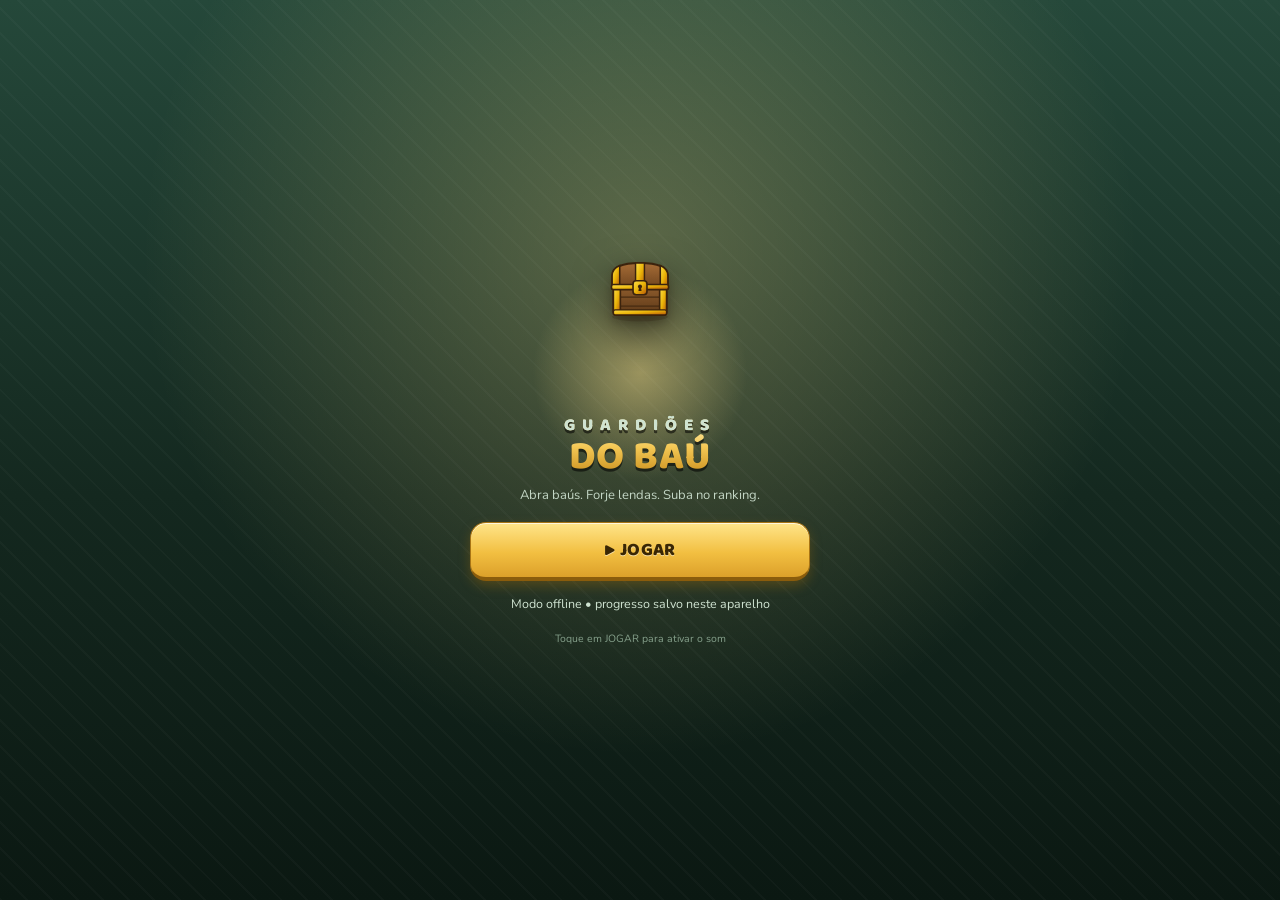
==== index.html @ 1ff815fc "Add files via upload" ====
<!DOCTYPE html>
<html lang="pt-BR">
<head>
  <meta charset="UTF-8" />
  <meta name="viewport" content="width=device-width, initial-scale=1.0, maximum-scale=1.0, user-scalable=no, viewport-fit=cover" />
  <meta name="theme-color" content="#1b3629" />
  <title>Guardiões do Baú</title>
  <link rel="preconnect" href="https://fonts.googleapis.com">
  <link rel="preconnect" href="https://fonts.gstatic.com" crossorigin>
  <link href="https://fonts.googleapis.com/css2?family=Baloo+2:wght@600;700;800&family=Nunito:wght@600;700;800;900&display=swap" rel="stylesheet">
  <style>
    :root {
      --bg-outer: #13221a;
      --bg-cream: #f6f2e2;
      --card-cream: #fcfaf1;
      --border-cream: #dcd4bc;
      --green-dark: #1f3b2c;
      --green-darker: #15291e;
      --green-btn: #2d6a4f;
      --green-btn-hover: #23533e;
      --gold: #d4a338;
      --gold-bright: #f4c855;
      --text-main: #28251e;
      --text-muted: #6e6552;
    }

    * {
      box-sizing: border-box;
      -webkit-tap-highlight-color: transparent;
      user-select: none;
    }

    body {
      margin: 0;
      padding: 0;
      background-color: var(--bg-outer);
      font-family: system-ui, -apple-system, 'Segoe UI', Roboto, Helvetica, Arial, sans-serif;
      color: var(--text-main);
      display: flex;
      justify-content: center;
      min-height: 100vh;
      min-height: 100dvh;
      overflow-x: hidden;
    }

    #app-container {
      width: 100%;
      max-width: 460px;
      min-height: 100vh;
      min-height: 100dvh;
      background-color: var(--bg-cream);
      display: flex;
      flex-direction: column;
      position: relative;
      box-shadow: 0 0 40px rgba(0, 0, 0, 0.65);
    }

    /* ==================== TOP HEADER ==================== */
    .top-header {
      background-color: var(--green-dark);
      color: #f6f2e2;
      padding: 9px 10px;
      display: flex;
      align-items: center;
      justify-content: space-between;
      border-bottom: 2px solid var(--green-darker);
      position: sticky;
      top: 0;
      z-index: 30;
    }

    .brand-box {
      display: flex;
      align-items: center;
      gap: 6px;
    }

    .brand-emblem {
      width: 28px;
      height: 28px;
      border-radius: 8px;
      background: #274937;
      border: 1px solid rgba(212, 163, 56, 0.55);
      display: flex;
      align-items: center;
      justify-content: center;
      flex-shrink: 0;
    }

    .brand-title {
      font-family: Georgia, 'Times New Roman', serif;
      font-size: 12.5px;
      font-weight: 800;
      letter-spacing: 0.5px;
      color: var(--gold-bright);
      line-height: 1.05;
    }

    .brand-sub {
      font-size: 7.5px;
      font-weight: 700;
      letter-spacing: 2px;
      color: #b7ccb9;
    }

    .header-pills {
      display: flex;
      align-items: center;
      gap: 4px;
    }

    .stat-pill {
      background: var(--green-darker);
      border: 1px solid #305742;
      border-radius: 999px;
      padding: 3.5px 7px;
      display: flex;
      align-items: center;
      gap: 3.5px;
      font-size: 10.5px;
      font-weight: 800;
      color: #fcfaf1;
      font-variant-numeric: tabular-nums;
      cursor: pointer;
    }

    .stat-pill.trophy-pill {
      border-color: rgba(212, 163, 56, 0.55);
      color: var(--gold-bright);
    }

    .settings-btn {
      width: 26px;
      height: 26px;
      border-radius: 50%;
      background: var(--green-darker);
      border: 1px solid #305742;
      color: var(--gold-bright);
      display: flex;
      align-items: center;
      justify-content: center;
      cursor: pointer;
      padding: 0;
    }

    /* ==================== MAIN SCROLL AREA ==================== */
    .main-content {
      flex: 1;
      overflow-y: auto;
      padding-bottom: calc(82px + env(safe-area-inset-bottom, 0px));
    }

    .tab-view {
      display: none;
    }

    .tab-view.active {
      display: block;
    }

    /* ==================== BATTLE STAGE ==================== */
    .battle-stage {
      position: relative;
      width: 100%;
      height: 188px;
      overflow: hidden;
      border-bottom: 2px solid #c6bca2;
    }

    .stage-banner {
      position: relative;
      z-index: 10;
      text-align: center;
      padding-top: 6px;
    }

    .world-nav-row {
      display: inline-flex;
      align-items: center;
      gap: 6px;
    }

    .world-switch-btn {
      background: rgba(20, 38, 28, 0.72);
      border: 1px solid rgba(255, 255, 255, 0.35);
      color: #fff;
      font-size: 10px;
      font-weight: 800;
      width: 20px;
      height: 20px;
      border-radius: 50%;
      cursor: pointer;
      display: flex;
      align-items: center;
      justify-content: center;
      padding: 0;
    }

    .zone-label {
      font-size: 9.5px;
      font-weight: 800;
      letter-spacing: 1.6px;
      color: #eef7ec;
      text-shadow: 0 1px 2px rgba(0, 0, 0, 0.65);
    }

    .stage-title {
      font-family: Georgia, serif;
      font-size: 17px;
      font-weight: 800;
      color: #ffffff;
      text-shadow: 0 2px 3px rgba(0, 0, 0, 0.7);
      margin-top: 1px;
    }

    .stage-sub-pill {
      display: inline-block;
      margin-top: 2px;
      background: rgba(20, 35, 27, 0.78);
      color: #eaf3e8;
      font-size: 9.5px;
      font-weight: 700;
      padding: 2px 10px;
      border-radius: 999px;
    }

    .combatants-layer {
      position: absolute;
      left: 0;
      right: 0;
      bottom: 27px;
      height: 94px;
      z-index: 10;
      pointer-events: none;
    }

    .hero-wrap {
      position: absolute;
      left: 14%;
      bottom: 3px;
      transition: transform 0.16s ease-out;
    }

    .pet-wrap {
      position: absolute;
      left: 4%;
      bottom: 28px;
      transition: transform 0.18s ease-out;
    }

    .shield-aura {
      display: none;
      position: absolute;
      inset: -7px;
      border-radius: 50%;
      border: 2.5px solid #38bdf8;
      background: radial-gradient(circle, rgba(56, 189, 248, 0.1) 30%, rgba(56, 189, 248, 0.35) 100%);
    }

    .shield-aura.active {
      display: block;
      animation: pulseShield 0.9s infinite;
    }

    .mini-hp-bar {
      width: 46px;
      height: 5px;
      background: #231f18;
      border-radius: 999px;
      padding: 1px;
      margin: 0 auto 2px auto;
      border: 1px solid rgba(0, 0, 0, 0.45);
    }

    .mini-hp-fill {
      height: 100%;
      border-radius: 999px;
      transition: width 0.15s ease;
    }

    .enemy-slot {
      position: absolute;
      transition: transform 0.18s ease-out, opacity 0.22s ease;
    }

    .enemy-slot-0 { right: 27%; bottom: 8px; }
    .enemy-slot-1 { right: 14%; bottom: 2px; }
    .enemy-slot-2 { right: 3%;  bottom: 14px; }

    .stage-bottom-pills {
      position: absolute;
      bottom: 6px;
      left: 10px;
      right: 10px;
      display: flex;
      align-items: center;
      justify-content: space-between;
      z-index: 12;
      pointer-events: none;
    }

    .hud-pill {
      background: rgba(252, 250, 241, 0.95);
      border: 1px solid #d5cbb2;
      border-radius: 999px;
      padding: 3px 9px;
      font-size: 10.5px;
      font-weight: 800;
      color: var(--text-main);
      display: flex;
      align-items: center;
      gap: 4px;
      box-shadow: 0 2px 4px rgba(0, 0, 0, 0.12);
      font-variant-numeric: tabular-nums;
    }

    /* ==================== STAGE TRACK & ENEMY CARDS ==================== */
    .battle-body {
      padding: 9px 11px;
    }

    .wave-track {
      display: flex;
      align-items: center;
      justify-content: space-between;
      gap: 3px;
      margin-bottom: 8px;
    }

    .wave-dot {
      width: 23px;
      height: 23px;
      border-radius: 50%;
      border: 1.5px solid #d4cab0;
      background: var(--card-cream);
      color: var(--text-muted);
      font-size: 9.5px;
      font-weight: 800;
      display: flex;
      align-items: center;
      justify-content: center;
      transition: transform 0.2s;
    }

    .wave-dot.done {
      background: var(--green-btn);
      border-color: #1c4734;
      color: #ffffff;
    }

    .wave-dot.active {
      background: #e6b33c;
      border-color: #9c6c11;
      color: #291d05;
      transform: scale(1.12);
      box-shadow: 0 2px 5px rgba(156, 108, 17, 0.35);
    }

    .enemy-cards-grid {
      display: grid;
      grid-template-columns: repeat(3, 1fr);
      gap: 5px;
      margin-bottom: 7px;
    }

    .enemy-card {
      background: var(--card-cream);
      border: 1px solid var(--border-cream);
      border-radius: 11px;
      padding: 5px 7px;
      box-shadow: 0 1px 2px rgba(0, 0, 0, 0.04);
    }

    .enemy-card.dead {
      opacity: 0.6;
    }

    .enemy-card-name {
      font-size: 10.5px;
      font-weight: 700;
      white-space: nowrap;
      overflow: hidden;
      text-overflow: ellipsis;
    }

    .enemy-card-bar {
      width: 100%;
      height: 4.5px;
      background: #e4dcc6;
      border-radius: 999px;
      overflow: hidden;
      margin: 3.5px 0;
    }

    .enemy-card-fill {
      height: 100%;
      background: #d97706;
      transition: width 0.15s;
    }

    .enemy-card-hp {
      font-size: 9.5px;
      font-weight: 700;
      color: var(--text-muted);
      font-variant-numeric: tabular-nums;
    }

    /* ==================== POWER & HERO STRIP ==================== */
    .power-strip {
      display: flex;
      align-items: center;
      justify-content: space-between;
      padding: 2px 2px 7px 2px;
      font-size: 11.5px;
    }

    .power-badge {
      display: flex;
      align-items: center;
      gap: 4px;
      font-weight: 700;
      color: #4f493c;
    }

    .power-value {
      font-size: 15px;
      font-weight: 900;
      color: #1e1c17;
      font-variant-numeric: tabular-nums;
    }

    .hero-keys-info {
      display: flex;
      align-items: center;
      gap: 5px;
      font-weight: 800;
    }

    .talent-alert-pill {
      background: #fef3c7;
      border: 1px solid #f59e0b;
      color: #92400e;
      font-size: 10px;
      font-weight: 900;
      padding: 2px 7px;
      border-radius: 999px;
      cursor: pointer;
    }

    .keys-pill {
      background: #ebe2cb;
      border: 1px solid #d1c4a4;
      border-radius: 999px;
      padding: 2px 8px;
      display: flex;
      align-items: center;
      gap: 4px;
      color: #92400e;
      font-size: 11.5px;
      font-weight: 800;
    }

    .keys-pill.empty {
      background: #fee2e2;
      border-color: #ef4444;
      color: #991b1b;
    }

    /* ==================== 8 GEAR SLOTS + CENTER CHEST ==================== */
    .gear-chest-board {
      display: grid;
      grid-template-columns: 1fr 1fr 1.38fr 1fr 1fr;
      gap: 5px;
      align-items: center;
      margin-bottom: 9px;
    }

    .gear-col {
      display: flex;
      flex-direction: column;
      gap: 7px;
    }

    .gear-slot {
      height: 74px;
      border-radius: 13px;
      border: 2px solid #b8b2a2;
      background: #f1ede3;
      padding: 4px;
      display: flex;
      flex-direction: column;
      align-items: center;
      justify-content: space-between;
      cursor: pointer;
      position: relative;
      transition: transform 0.12s;
    }

    .gear-slot:active {
      transform: scale(0.95);
    }

    .enhance-badge {
      position: absolute;
      top: 3px;
      right: 4px;
      background: rgba(25, 35, 29, 0.85);
      color: #facc15;
      font-size: 9px;
      font-weight: 900;
      padding: 1px 4px;
      border-radius: 5px;
      line-height: 1.1;
    }

    .gear-lvl-tag {
      font-size: 9.5px;
      font-weight: 800;
      color: #2b2923;
      line-height: 1;
      padding-bottom: 2px;
    }

    /* Rarity Themes (Including Mythic!) */
    .rarity-common {
      background: linear-gradient(180deg, #f3f0e9 0%, #e2ddd2 100%);
      border-color: #b5afa0;
    }
    .rarity-uncommon {
      background: linear-gradient(180deg, #e7f6eb 0%, #c8e8d1 100%);
      border-color: #469964;
    }
    .rarity-rare {
      background: linear-gradient(180deg, #e5f1fd 0%, #c2def9 100%);
      border-color: #3b82f6;
    }
    .rarity-epic {
      background: linear-gradient(180deg, #f3e8ff 0%, #dfc3fc 100%);
      border-color: #9333ea;
    }
    .rarity-legendary {
      background: linear-gradient(180deg, #fef6d6 0%, #f9de86 100%);
      border-color: #d97706;
      box-shadow: 0 0 10px rgba(245, 158, 11, 0.42);
    }
    .rarity-mythic {
      background: linear-gradient(180deg, #fee2e2 0%, #fca5a5 100%);
      border-color: #dc2626;
      box-shadow: 0 0 13px rgba(220, 38, 38, 0.48);
    }

    .chest-hub {
      display: flex;
      flex-direction: column;
      align-items: center;
      justify-content: center;
      position: relative;
    }

    .chest-click-zone {
      display: flex;
      flex-direction: column;
      align-items: center;
      cursor: pointer;
    }

    .chest-lvl-pill {
      font-size: 9px;
      font-weight: 800;
      letter-spacing: 0.4px;
      color: #5b4a2f;
      background: #e9dfc6;
      border: 1px solid #cfc19f;
      padding: 2px 8px;
      border-radius: 999px;
      margin-top: -2px;
    }

    .chest-evolve-btn {
      margin-top: 5px;
      background: var(--card-cream);
      border: 1px solid #cbbda0;
      border-radius: 999px;
      padding: 3px 7px;
      font-size: 9px;
      font-weight: 800;
      color: var(--green-btn);
      cursor: pointer;
      display: flex;
      align-items: center;
      gap: 2px;
    }

    .chest-evolve-btn:active {
      transform: scale(0.95);
    }

    /* Primary Open Chest + Auto-Chest Row */
    .chest-cta-row {
      display: grid;
      grid-template-columns: 1fr auto;
      gap: 7px;
    }

    .open-chest-cta {
      width: 100%;
      padding: 12px 12px;
      border-radius: 14px;
      border: 2px solid #b58019;
      background: linear-gradient(180deg, #f9d472 0%, #e5b138 100%);
      box-shadow: 0 3px 0 #9a6b10;
      color: #382605;
      font-size: 13.5px;
      font-weight: 900;
      display: flex;
      align-items: center;
      justify-content: center;
      gap: 6px;
      cursor: pointer;
      transition: transform 0.1s;
    }

    .open-chest-cta:active {
      transform: translateY(2px);
      box-shadow: none;
    }

    .open-chest-cta.disabled-state {
      background: #dad3c3;
      border-color: #b4ac9b;
      box-shadow: none;
      color: #6c6557;
      cursor: not-allowed;
    }

    .auto-chest-btn {
      padding: 0 12px;
      border-radius: 14px;
      border: 2px solid #cfc3a4;
      background: var(--card-cream);
      color: #4b4436;
      font-size: 11px;
      font-weight: 900;
      cursor: pointer;
      display: flex;
      flex-direction: column;
      align-items: center;
      justify-content: center;
      line-height: 1.15;
    }

    .auto-chest-btn.active {
      background: linear-gradient(180deg, #327355 0%, #1f4e39 100%);
      border-color: #153728;
      color: #fef08a;
    }

    /* ==================== CARDS & SUB-TABS ==================== */
    .section-pad {
      padding: 13px;
    }

    .eyebrow {
      font-size: 10px;
      font-weight: 800;
      letter-spacing: 1.4px;
      color: #7c6f57;
      text-transform: uppercase;
    }

    .page-title {
      font-family: Georgia, serif;
      font-size: 21px;
      font-weight: 800;
      color: #232018;
      margin: 2px 0 4px 0;
    }

    .page-desc {
      font-size: 11.5px;
      color: var(--text-muted);
      margin: 0 0 11px 0;
    }

    .panel-card {
      background: var(--card-cream);
      border: 1px solid var(--border-cream);
      border-radius: 16px;
      padding: 12px;
      margin-bottom: 10px;
      box-shadow: 0 2px 4px rgba(0, 0, 0, 0.03);
    }

    .sub-pills {
      display: flex;
      gap: 6px;
      margin-bottom: 11px;
    }

    .sub-pill-btn {
      flex: 1;
      padding: 8px 6px;
      border-radius: 11px;
      border: 1px solid #cfc3a4;
      background: #ece4cf;
      color: #4a4335;
      font-size: 11.5px;
      font-weight: 800;
      cursor: pointer;
    }

    .sub-pill-btn.active {
      background: var(--green-dark);
      border-color: var(--green-darker);
      color: var(--gold-bright);
    }

    .btn-green {
      background: var(--green-btn);
      color: #ffffff;
      border: none;
      border-radius: 11px;
      padding: 8px 13px;
      font-size: 11.5px;
      font-weight: 800;
      cursor: pointer;
      transition: background 0.15s, transform 0.1s;
    }

    .btn-green:hover {
      background: var(--green-btn-hover);
    }

    .btn-green:active {
      transform: scale(0.96);
    }

    .btn-green:disabled, .btn-green.muted {
      background: #8aa597;
      cursor: default;
    }

    .btn-outline {
      background: #ede6d3;
      color: #363024;
      border: 1px solid #cfc3a4;
      border-radius: 11px;
      padding: 7px 11px;
      font-size: 11px;
      font-weight: 800;
      cursor: pointer;
    }

    /* ==================== BOTTOM NAVIGATION ==================== */
    .bottom-nav {
      position: fixed;
      bottom: 0;
      width: 100%;
      max-width: 460px;
      background: var(--green-dark);
      border-top: 2px solid var(--green-darker);
      padding: 6px 8px;
      display: grid;
      grid-template-columns: repeat(5, 1fr);
      gap: 4px;
      z-index: 30;
    }

    .nav-item {
      background: transparent;
      border: none;
      border-radius: 12px;
      padding: 6px 2px;
      display: flex;
      flex-direction: column;
      align-items: center;
      justify-content: center;
      gap: 3px;
      color: #b7ccb9;
      font-size: 10.5px;
      font-weight: 700;
      cursor: pointer;
      position: relative;
    }

    .nav-item.active {
      background: var(--card-cream);
      color: var(--green-dark);
      font-weight: 800;
      box-shadow: 0 2px 6px rgba(0, 0, 0, 0.25);
    }

    .notif-dot {
      position: absolute;
      top: 5px;
      right: 18%;
      width: 8px;
      height: 8px;
      border-radius: 50%;
      background: #ef4444;
      border: 1.5px solid var(--green-dark);
    }

    /* ==================== MODALS & OVERLAYS ==================== */
    .modal-backdrop {
      display: none;
      position: fixed;
      inset: 0;
      background: rgba(10, 20, 15, 0.78);
      z-index: 60;
      align-items: center;
      justify-content: center;
      padding: 14px;
    }

    .modal-backdrop.open {
      display: flex;
    }

    .modal-card {
      width: 100%;
      max-width: 390px;
      background: var(--card-cream);
      border: 2px solid var(--gold);
      border-radius: 22px;
      overflow: hidden;
      box-shadow: 0 20px 45px rgba(0, 0, 0, 0.6);
      animation: modalPop 0.28s ease-out;
    }

    /* ==================== KEYFRAME ANIMATIONS ==================== */
    @keyframes idleBreathe {
      0%, 100% { transform: translateY(0) scaleY(1); }
      50% { transform: translateY(-3px) scaleY(1.03); }
    }

    @keyframes petFloat {
      0%, 100% { transform: translateY(0px); }
      50% { transform: translateY(-7px); }
    }

    @keyframes walkBounce {
      0%, 100% { transform: translateY(0) rotate(0deg); }
      25% { transform: translateY(-6px) rotate(-3deg); }
      75% { transform: translateY(-6px) rotate(3deg); }
    }

    @keyframes hitBlink {
      0% { filter: brightness(1); transform: translateX(0); }
      30% { filter: brightness(3.2); transform: translateX(-6px); }
      65% { filter: brightness(1.8); transform: translateX(4px); }
      100% { filter: brightness(1); transform: translateX(0); }
    }

    @keyframes screenShake {
      0%, 100% { transform: translate(0, 0); }
      25% { transform: translate(-4px, 2px); }
      50% { transform: translate(4px, -2px); }
      75% { transform: translate(-3px, -1px); }
    }

    @keyframes chestShake {
      0%, 100% { transform: rotate(0deg) scale(1); }
      20% { transform: rotate(-6deg) scale(1.05); }
      40% { transform: rotate(6deg) scale(1.07); }
      60% { transform: rotate(-7deg) scale(1.08); }
      80% { transform: rotate(7deg) scale(1.05); }
    }

    @keyframes spinRays {
      0% { transform: translate(-50%, -50%) rotate(0deg); }
      100% { transform: translate(-50%, -50%) rotate(360deg); }
    }

    @keyframes floatDamage {
      0% { opacity: 1; transform: translate(-50%, 0) scale(0.9); }
      25% { opacity: 1; transform: translate(-50%, -12px) scale(1.12); }
      100% { opacity: 0; transform: translate(-50%, -42px) scale(0.95); }
    }

    @keyframes slashArc {
      0% { opacity: 0; transform: scale(0.5) rotate(-25deg); }
      40% { opacity: 1; transform: scale(1.15) rotate(12deg); }
      100% { opacity: 0; transform: scale(1.3) rotate(25deg); }
    }

    @keyframes beamStrike {
      0% { opacity: 0; transform: scaleY(0.1); }
      35% { opacity: 1; transform: scaleY(1); }
      100% { opacity: 0; transform: scaleY(0.85); }
    }

    @keyframes scrollForest {
      0% { transform: translateX(0); }
      100% { transform: translateX(-160px); }
    }

    @keyframes modalPop {
      0% { opacity: 0; transform: scale(0.86) translateY(14px); }
      100% { opacity: 1; transform: scale(1) translateY(0); }
    }

    @keyframes pulseShield {
      0%, 100% { opacity: 0.55; transform: scale(1); }
      50% { opacity: 0.95; transform: scale(1.06); }
    }

    .anim-idle { animation: idleBreathe 1.9s ease-in-out infinite; }
    .anim-pet  { animation: petFloat 1.6s ease-in-out infinite; }
    .anim-walk { animation: walkBounce 0.45s ease-in-out infinite; }
    .anim-hit  { animation: hitBlink 0.3s ease-out; }
    .anim-shake { animation: screenShake 0.28s ease-in-out; }
    .anim-chest-shake { animation: chestShake 0.5s ease-in-out; }
    
    .chest-lid {
      transition: transform 0.34s cubic-bezier(0.34, 1.56, 0.64, 1);
      transform-origin: center 54px;
    }
    .chest-opened .chest-lid {
      transform: translateY(-16px) scaleY(0.82);
    }

    .rays-spinner {
      position: absolute;
      top: 50%;
      left: 50%;
      width: 260px;
      height: 260px;
      border-radius: 50%;
      background: repeating-conic-gradient(
        from 0deg,
        rgba(255, 224, 102, 0.52) 0deg 15deg,
        rgba(255, 224, 102, 0) 15deg 30deg
      );
      animation: spinRays 9s linear infinite;
      pointer-events: none;
    }

    .dmg-floater {
      position: absolute;
      font-weight: 900;
      text-shadow: 0 2px 0 #1b1711, -1px -1px 0 #1b1711, 1px -1px 0 #1b1711, -1px 1px 0 #1b1711, 1px 1px 0 #1b1711;
      animation: floatDamage 0.85s ease-out forwards;
      pointer-events: none;
      z-index: 25;
      white-space: nowrap;
    }

    .slash-fx {
      position: absolute;
      bottom: 14px;
      width: 52px;
      height: 52px;
      animation: slashArc 0.32s ease-out forwards;
      pointer-events: none;
    }

    .beam-fx {
      position: absolute;
      bottom: 6px;
      width: 36px;
      height: 140px;
      border-radius: 999px;
      background: linear-gradient(180deg, rgba(250, 204, 21, 0) 0%, rgba(56, 189, 248, 0.85) 50%, rgba(254, 240, 138, 0.95) 100%);
      animation: beamStrike 0.52s ease-out forwards;
      pointer-events: none;
    }

    /* =====================================================================
       REFINAMENTOS v5 — legibilidade mobile, cenário animado, novos controles
       ===================================================================== */
    button { font-family: inherit; touch-action: manipulation; }
    .top-header { padding: 8px 8px; gap: 6px; }
    .header-pills { gap: 3px; }
    .brand-title { font-size: 11.5px; }
    .brand-sub { font-size: 8.5px; letter-spacing: 1.6px; }
    .stat-pill { font-size: 11px; padding: 4px 6px; gap: 3px; }
    @media (max-width: 370px) { .brand-box > div:last-child { display: none; } }
    .btn-outline { white-space: nowrap; }
    .chest-evolve-btn { white-space: nowrap; }
    .zone-label { font-size: 10.5px; }
    .stage-sub-pill { font-size: 10.5px; max-width: 92%; }
    .hud-pill { font-size: 11.5px; }
    .enemy-card-name { font-size: 11.5px; }
    .enemy-card-hp { font-size: 10.5px; }
    .gear-lvl-tag { font-size: 10.5px; }
    .enhance-badge { font-size: 10px; }
    .chest-lvl-pill { font-size: 10px; }
    .chest-evolve-btn { font-size: 10.5px; padding: 5px 9px; }
    .nav-item { font-size: 11px; min-height: 48px; }
    .eyebrow { font-size: 10.5px; }
    .page-desc { font-size: 12.5px; }
    .btn-green { font-size: 12.5px; min-height: 36px; }
    .btn-outline { font-size: 12px; min-height: 34px; }
    .sub-pill-btn { font-size: 12.5px; min-height: 38px; }
    .world-switch-btn { width: 30px; height: 30px; font-size: 12px; }
    .wave-dot { width: 26px; height: 26px; font-size: 10.5px; cursor: pointer; }
    .wave-dot.locked { opacity: 0.45; cursor: default; }
    .stage-banner { padding-top: 3px; }
    .stage-title { font-size: 18px; }

    .bottom-nav {
      left: 50%;
      transform: translateX(-50%);
      padding-bottom: calc(6px + env(safe-area-inset-bottom, 0px));
    }

    /* ---------- Cenário em camadas, com rolagem contínua e sem “pulo” ---------- */
    .stage-svg { position: absolute; inset: 0; width: 100%; height: 100%; }
    .scene-scroll { animation: sceneScroll 3.2s linear infinite; animation-play-state: paused; }
    .scene-scroll.far { animation-duration: 8s; opacity: 0.8; }
    .battle-stage.walking .scene-scroll { animation-play-state: running; }
    @keyframes sceneScroll { from { transform: translateX(0); } to { transform: translateX(-230px); } }

    .ambient-layer { position: absolute; inset: 0; overflow: hidden; pointer-events: none; z-index: 4; }
    .amb {
      position: absolute; top: -12px; width: 6px; height: 6px; border-radius: 50%;
      opacity: 0; animation: ambFall linear infinite;
    }
    .amb-leaf  { background: #9ccc5a; border-radius: 0 80% 0 80%; width: 7px; height: 5px; }
    .amb-star  { background: #fff7c2; width: 3px; height: 3px; top: auto; animation-name: ambTwinkle; box-shadow: 0 0 5px #fff7c2; }
    .amb-ember { background: #fb923c; width: 4px; height: 4px; top: auto; bottom: -8px; animation-name: ambRise; box-shadow: 0 0 6px #f97316; }
    .amb-orb   { background: #bae6fd; width: 5px; height: 5px; top: auto; animation-name: ambFloat; box-shadow: 0 0 8px #7dd3fc; }
    .amb-spore { background: #c9e265; width: 4px; height: 4px; top: auto; animation-name: ambFloat; box-shadow: 0 0 6px #a3e635; }
    .amb-snow  { background: #ffffff; width: 4px; height: 4px; }
    @keyframes ambFall    { 0% { transform: translate(0,0); opacity: 0; } 12% { opacity: .9; } 100% { transform: translate(-46px,210px); opacity: 0; } }
    @keyframes ambRise    { 0% { transform: translate(0,0); opacity: 0; } 15% { opacity: 1; } 100% { transform: translate(16px,-170px); opacity: 0; } }
    @keyframes ambTwinkle { 0%,100% { opacity: 0; transform: scale(.6); } 50% { opacity: 1; transform: scale(1.3); } }
    @keyframes ambFloat   { 0% { transform: translate(0,0); opacity: 0; } 30% { opacity: .9; } 70% { opacity: .9; } 100% { transform: translate(22px,-34px); opacity: 0; } }

    /* ---------- Banner de eventos (CHEFE, DERROTA, NÍVEL) ---------- */
    .stage-fx {
      position: absolute; left: 0; right: 0; top: 98px; z-index: 22; text-align: center;
      pointer-events: none; font-family: Georgia, serif; font-weight: 900; font-size: 22px; letter-spacing: 1px;
      color: #fff; text-shadow: 0 3px 0 rgba(0,0,0,.55), 0 0 18px rgba(0,0,0,.6); opacity: 0;
    }
    .stage-fx.show { animation: fxPop 1.5s ease-out forwards; }
    .stage-fx.boss { color: #fca5a5; }
    .stage-fx.win  { color: #fde68a; }
    .stage-fx.lvl  { color: #86efac; }
    @keyframes fxPop {
      0% { opacity: 0; transform: scale(.5); } 14% { opacity: 1; transform: scale(1.18); }
      24% { transform: scale(1); } 80% { opacity: 1; } 100% { opacity: 0; transform: translateY(-14px) scale(1.02); }
    }
    .battle-stage.defeat::after, .battle-stage.bossflash::after {
      content: ''; position: absolute; inset: 0; z-index: 21; pointer-events: none;
    }
    .battle-stage.defeat::after   { background: radial-gradient(circle, rgba(127,29,29,0) 30%, rgba(127,29,29,.65) 100%); }
    .battle-stage.bossflash::after { animation: bossFlash .8s ease-out; background: rgba(220,38,38,.25); }
    @keyframes bossFlash { 0% { opacity: 1; } 100% { opacity: 0; } }

    /* ---------- Inimigos: entrada, morte, alvo, aviso de golpe pesado ---------- */
    .enemy-slot { pointer-events: auto; cursor: pointer; padding: 0 2px; }
    .enemy-slot.enter { animation: enemyIn .45s ease-out both; }
    .enemy-slot.dying { opacity: 0 !important; transform: translateY(14px) scale(.6) !important; pointer-events: none; }
    @keyframes enemyIn { 0% { opacity: 0; transform: translateX(60px); } 100% { opacity: 1; transform: translateX(0); } }
    .enemy-slot.targeted::after {
      content: ''; position: absolute; left: 50%; bottom: -3px; width: 44px; height: 12px; margin-left: -22px;
      border: 2px solid rgba(250, 204, 21, .95); border-radius: 50%; animation: targetPulse 1s ease-in-out infinite;
    }
    @keyframes targetPulse { 0%,100% { transform: scale(1); opacity: .9; } 50% { transform: scale(1.18); opacity: .5; } }
    .warn-mark {
      position: absolute; top: -20px; left: 50%; margin-left: -12px; width: 24px; height: 24px; border-radius: 50%;
      background: #dc2626; color: #fff; font-weight: 900; font-size: 15px; line-height: 24px; text-align: center;
      border: 2px solid #fff; display: none; animation: warnPulse .35s ease-in-out infinite alternate; z-index: 3;
    }
    .warn-mark.on { display: block; }
    @keyframes warnPulse { from { transform: scale(.9); } to { transform: scale(1.25); } }
    .hero-wrap.lunge { transform: translateX(54px); }
    .hero-wrap.hero-glow svg { filter: drop-shadow(0 0 5px var(--glow, transparent)); }

    /* ---------- Partículas de combate ---------- */
    .fx-part {
      position: absolute; width: 7px; height: 7px; border-radius: 50%; pointer-events: none; z-index: 24;
      animation: partBurst .7s ease-out forwards;
    }
    .fx-part.coin  { background: radial-gradient(circle at 35% 30%, #fff3b0, #f4c855 55%, #b87d14); border: 1px solid #8f5b06; }
    .fx-part.spark { background: #fff7c2; box-shadow: 0 0 6px #fde047; width: 5px; height: 5px; }
    .fx-part.heal  { background: #86efac; box-shadow: 0 0 6px #22c55e; width: 6px; height: 6px; }
    .fx-part.proj  { background: #fef08a; box-shadow: 0 0 10px #facc15; width: 9px; height: 9px; animation: projFly .28s linear forwards; }
    @keyframes partBurst { 0% { opacity: 1; transform: translate(0,0) scale(1); } 100% { opacity: 0; transform: translate(var(--dx), var(--dy)) scale(.4); } }
    @keyframes projFly   { 0% { opacity: 1; transform: translate(0,0); } 100% { opacity: .2; transform: translate(var(--dx), var(--dy)); } }

    /* ---------- Controles: habilidades com recarga + utilitários ---------- */
    .skills-row { display: grid; grid-template-columns: repeat(3, 1fr); gap: 6px; margin-bottom: 6px; }
    .skill-btn {
      position: relative; overflow: hidden; border-radius: 13px; border: 2px solid #cfc4a8; background: var(--card-cream);
      padding: 7px 4px 6px; min-height: 58px; display: flex; flex-direction: column; align-items: center; justify-content: center;
      gap: 1px; cursor: pointer; font-weight: 800; color: var(--text-main); transition: transform .1s;
    }
    .skill-btn:active:not(:disabled) { transform: scale(.95); }
    .skill-btn .sk-ico { font-size: 20px; line-height: 1.1; position: relative; z-index: 2; }
    .skill-btn .sk-name { font-size: 10.5px; line-height: 1.1; position: relative; z-index: 2; text-align: center; }
    .skill-btn .cd-mask {
      position: absolute; left: 0; right: 0; bottom: 0; height: 100%; background: rgba(20,30,25,.5);
      transform-origin: bottom; transform: scaleY(0); z-index: 1; pointer-events: none;
    }
    .skill-btn .cd-num {
      position: absolute; inset: 0; display: none; align-items: center; justify-content: center; z-index: 3;
      font-size: 18px; font-weight: 900; color: #fff; text-shadow: 0 1px 3px rgba(0,0,0,.8);
    }
    .skill-btn.cooling .cd-num { display: flex; }
    .skill-btn.cooling .sk-ico, .skill-btn.cooling .sk-name { opacity: .45; }
    .skill-btn.ready { animation: skillReady 1.6s ease-in-out infinite; }
    @keyframes skillReady { 0%,100% { box-shadow: 0 0 0 rgba(250,204,21,0); } 50% { box-shadow: 0 0 9px rgba(250,204,21,.85); } }
    .skill-btn.skill-slash  { background: linear-gradient(180deg, #fef3c7 0%, #fde68a 100%); border-color: #d97706; color: #78350f; }
    .skill-btn.skill-shield { background: linear-gradient(180deg, #e0f2fe 0%, #bae6fd 100%); border-color: #0284c7; color: #0c4a6e; }
    .skill-btn.skill-aether { background: linear-gradient(180deg, #327355 0%, #23553e 100%); border-color: #193e2d; color: #fff; }

    .utility-row { display: grid; grid-template-columns: repeat(4, 1fr); gap: 5px; margin-bottom: 8px; }
    .util-btn {
      background: #ece4cf; border: 1px solid #d7ccb2; border-radius: 10px; padding: 7px 2px; min-height: 38px;
      font-size: 11px; font-weight: 800; color: #3b3528; cursor: pointer; line-height: 1.15;
    }
    .util-btn:active { transform: scale(.95); }
    .util-btn.on { background: var(--green-dark); border-color: var(--green-darker); color: var(--gold-bright); }
    .util-btn.warn { background: #fef3c7; border-color: #f59e0b; color: #92400e; }

    .xp-bar { height: 6px; border-radius: 999px; background: #e4dcc6; overflow: hidden; margin: -3px 2px 9px; }
    .xp-bar > div { height: 100%; width: 0; background: linear-gradient(90deg, #4ade80, #22c55e); transition: width .25s; }

    .chest-cta-row { grid-template-columns: 1fr auto auto; }
    .bulk-chest-btn {
      padding: 0 12px; border-radius: 14px; border: 2px solid #cfc3a4; background: var(--card-cream); color: #4b4436;
      font-size: 12px; font-weight: 900; cursor: pointer; line-height: 1.15;
    }
    .bulk-chest-btn:disabled { opacity: .5; }
    .hint-line { font-size: 12px; font-weight: 700; color: #7c4a03; background: #fef3c7; border: 1px dashed #f59e0b;
      border-radius: 10px; padding: 6px 10px; margin-bottom: 8px; display: none; text-align: center; }
    .hint-line.show { display: block; }

    /* ---------- Cartões novos ---------- */
    .row-card {
      background: #f6f2e2; border: 1px solid #dcd4bc; border-radius: 14px; padding: 9px 10px;
      display: flex; align-items: center; justify-content: space-between; gap: 8px;
    }
    .row-card.done { opacity: .6; }
    .mini-note { font-size: 11px; color: #6e6552; font-weight: 600; }
    .prog-bar { width: 100%; height: 7px; background: #e4dcc6; border-radius: 999px; overflow: hidden; }
    .prog-bar > div { height: 100%; background: #2d6a4f; transition: width .3s; }
    .prog-bar.gold > div { background: linear-gradient(90deg, #f4c855, #d4a338); }
    .badge-pill { font-size: 10px; font-weight: 800; padding: 1px 7px; border-radius: 999px; background: #fff; border: 1px solid #d5cbb2; }
    .stat-box { background: #f6f2e2; padding: 7px 9px; border-radius: 10px; display: flex; justify-content: space-between; }
    textarea.io-box {
      width: 100%; height: 110px; border-radius: 10px; border: 1px solid #cfc3a4; background: #fff; padding: 8px;
      font-size: 11px; font-family: ui-monospace, Menlo, monospace; resize: none; user-select: text; -webkit-user-select: text;
    }

    /* ---------- Avisos (pilha de toasts) ---------- */
    #toast-stack {
      position: fixed; top: 56px; left: 50%; transform: translateX(-50%); z-index: 90; display: flex; flex-direction: column;
      gap: 6px; align-items: center; pointer-events: none; width: min(94vw, 440px);
    }
    .toast {
      background: #1f3b2c; color: #fcfaf1; border: 1.5px solid #d4a338; padding: 7px 14px; border-radius: 999px;
      font-size: 12px; font-weight: 800; box-shadow: 0 4px 12px rgba(0,0,0,.4); text-align: center; max-width: 100%;
      animation: toastIn .22s ease-out; transition: opacity .3s, transform .3s;
    }
    .toast.out { opacity: 0; transform: translateY(-8px); }
    @keyframes toastIn { from { opacity: 0; transform: translateY(-8px) scale(.95); } to { opacity: 1; transform: none; } }

    .rays-spinner { background: repeating-conic-gradient(from 0deg, var(--ray, rgba(255,224,102,.52)) 0deg 15deg, rgba(255,224,102,0) 15deg 30deg); }

    @media (prefers-reduced-motion: reduce) {
      .amb, .skill-btn.ready, .scene-scroll { animation: none !important; }
      .anim-shake { animation: none !important; }
    }

    .notif-inline { color: #ef4444; font-size: 10px; margin-left: 3px; vertical-align: middle; }
    .sub-pill-btn .notif-inline { font-size: 11px; }

    /* espaçamento dos inimigos (evita sobreposição, principalmente com chefes) */
    .enemy-slot-0 { right: 36%; bottom: 8px; }
    .enemy-slot-1 { right: 19%; bottom: 2px; }
    .enemy-slot-2 { right: 2%;  bottom: 14px; }


    /* =====================================================================
       TEMA VISUAL v2  —  livro de contos de fantasia
       Madeira escura + ouro nos cromados, pergaminho nos painéis,
       botões "de jogo" com relevo, fontes arredondadas.
       ===================================================================== */
    :root {
      --font-display: 'Baloo 2', 'Nunito', system-ui, sans-serif;
      --font-body: 'Nunito', system-ui, -apple-system, 'Segoe UI', Roboto, sans-serif;
      --wood-1: #2c5240; --wood-2: #1b3629; --wood-3: #10241b;
      --gold-1: #ffe08a; --gold-2: #f4c855; --gold-3: #c98f1d; --gold-4: #8a5c0c;
      --parch-1: #fffdf3; --parch-2: #f7f0da; --parch-3: #ebe1c3;
      --ink: #2a2418; --ink-soft: #6b604a;
      --leaf-1: #4fae80; --leaf-2: #2f7e5a; --leaf-3: #1d5a3f; --leaf-4: #123b29;
    }
    body { font-family: var(--font-body); background: #0d1a13 radial-gradient(ellipse at 50% -10%, #1f3d2f 0%, #0d1a13 60%); }
    #app-container {
      background-color: var(--parch-2);
      background-image:
        radial-gradient(120% 60% at 50% 0%, rgba(255,255,255,.75), rgba(255,255,255,0) 60%),
        repeating-linear-gradient(45deg, rgba(150,120,60,.05) 0 2px, transparent 2px 16px),
        repeating-linear-gradient(-45deg, rgba(150,120,60,.04) 0 2px, transparent 2px 16px);
      box-shadow: 0 0 0 1px #000, 0 0 60px rgba(0,0,0,.75);
    }

    /* ---------- cabeçalho ---------- */
    .top-header {
      background: linear-gradient(180deg, var(--wood-1) 0%, var(--wood-2) 55%, var(--wood-3) 100%);
      border-bottom: 3px solid var(--gold-3);
      box-shadow: inset 0 1px 0 rgba(255,255,255,.14), 0 4px 12px rgba(0,0,0,.35);
    }
    .brand-title {
      font-family: var(--font-display); font-weight: 800; letter-spacing: .6px;
      background: linear-gradient(180deg, var(--gold-1), var(--gold-3));
      -webkit-background-clip: text; background-clip: text; color: transparent;
      text-shadow: none; filter: drop-shadow(0 1px 0 rgba(0,0,0,.55));
    }
    .brand-sub { font-family: var(--font-display); color: #c8d9c9; }
    .stat-pill {
      font-family: var(--font-display); font-weight: 700;
      background: linear-gradient(180deg, rgba(0,0,0,.42), rgba(0,0,0,.26));
      border: 1px solid rgba(244,200,85,.38);
      box-shadow: inset 0 1px 0 rgba(255,255,255,.1), 0 1px 0 rgba(0,0,0,.4);
      color: #fff6d8; border-radius: 999px;
    }
    .stat-pill.trophy-pill { border-color: rgba(244,200,85,.7); }
    .settings-btn { background: linear-gradient(180deg, rgba(0,0,0,.42), rgba(0,0,0,.26)); border: 1px solid rgba(244,200,85,.38); box-shadow: inset 0 1px 0 rgba(255,255,255,.1); }

    /* ---------- tipografia ---------- */
    .page-title, .stage-title, .modal-card h3, .brand-title {
      font-family: var(--font-display); letter-spacing: .2px;
    }
    .page-title { font-size: 26px; line-height: 1.05; color: #231d10; margin: 1px 0 3px; }
    .eyebrow { font-family: var(--font-display); color: var(--gold-4); font-size: 11px; letter-spacing: 1.8px; display: flex; align-items: center; gap: 6px; }
    .eyebrow::before { content: ''; width: 7px; height: 7px; background: var(--gold-3); transform: rotate(45deg); border-radius: 1px; box-shadow: 0 0 0 2px rgba(201,143,29,.25); }
    .page-desc { color: var(--ink-soft); font-size: 12px; }
    strong, b { font-weight: 800; }

    /* ---------- painéis ---------- */
    .panel-card {
      background: linear-gradient(180deg, var(--parch-1), #faf4e1);
      border: 1.5px solid #d6c8a0; border-radius: 18px;
      box-shadow: inset 0 1px 0 #fff, 0 2px 0 #cdbd8f, 0 8px 18px rgba(80,60,15,.09);
    }
    .row-card { background: linear-gradient(180deg, #fffcef, #f6efd8); border: 1px solid #ddd0a8; border-radius: 14px; box-shadow: 0 1px 0 #fff inset, 0 1px 0 #e2d6b3; }
    .stat-box { background: linear-gradient(180deg, #f9f3de, #f1e8cb); border: 1px solid #e3d8b6; border-radius: 11px; }
    .mini-note { color: var(--ink-soft); }

    /* ---------- botões ---------- */
    .btn-green, .btn-outline, .sub-pill-btn, .open-chest-cta, .auto-chest-btn, .bulk-chest-btn, .util-btn, .chest-evolve-btn {
      font-family: var(--font-display); letter-spacing: .15px;
      transition: transform .08s ease, box-shadow .08s ease, filter .15s;
    }
    .btn-green {
      background: linear-gradient(180deg, var(--leaf-1) 0%, var(--leaf-2) 55%, #26694a 100%);
      border: 1px solid var(--leaf-4); border-bottom: 3px solid var(--leaf-4);
      border-radius: 13px; color: #fff; font-weight: 800; font-size: 13px;
      text-shadow: 0 1px 0 rgba(0,0,0,.35);
      box-shadow: inset 0 1px 0 rgba(255,255,255,.4), 0 3px 6px rgba(0,0,0,.18);
    }
    .btn-green:hover { background: linear-gradient(180deg, #5bbd8e 0%, #368a64 55%, #2b7452 100%); }
    .btn-green:active { transform: translateY(2px); border-bottom-width: 1px; box-shadow: inset 0 1px 3px rgba(0,0,0,.25); }
    .btn-green:disabled, .btn-green.muted { background: linear-gradient(180deg, #a9bdb2, #8aa597); border-color: #6f8a7b; text-shadow: none; box-shadow: none; filter: saturate(.7); }
    .btn-outline {
      background: linear-gradient(180deg, #fffaf0, #eadfc2); color: #3b3322; font-weight: 800;
      border: 1px solid #c9b98d; border-bottom: 3px solid #b6a574; border-radius: 13px;
      box-shadow: inset 0 1px 0 #fff;
    }
    .btn-outline:active { transform: translateY(2px); border-bottom-width: 1px; }
    .sub-pill-btn { background: linear-gradient(180deg, #f6edd3, #e8dcb9); border: 1px solid #c9b98d; border-bottom: 3px solid #b6a574; color: #4a4128; border-radius: 13px; font-weight: 800; box-shadow: inset 0 1px 0 #fff; }
    .sub-pill-btn.active { background: linear-gradient(180deg, var(--wood-1), var(--wood-2)); border-color: var(--wood-3); border-bottom-color: #07130d; color: var(--gold-2); box-shadow: inset 0 1px 0 rgba(255,255,255,.15); text-shadow: 0 1px 0 rgba(0,0,0,.5); }
    .open-chest-cta {
      background: linear-gradient(180deg, #ffe58a 0%, #f2bf41 55%, #dca02a 100%);
      border: 1px solid #a87414; border-bottom: 4px solid #8a5c0c; border-radius: 16px;
      color: #3a2704; font-size: 16px; font-weight: 800; letter-spacing: .3px;
      text-shadow: 0 1px 0 rgba(255,255,255,.55);
      box-shadow: inset 0 1px 0 rgba(255,255,255,.7), 0 5px 12px rgba(160,110,10,.35);
      position: relative; overflow: hidden;
    }
    .open-chest-cta::after { content: ''; position: absolute; top: 0; left: -60%; width: 40%; height: 100%; background: linear-gradient(100deg, transparent, rgba(255,255,255,.55), transparent); transform: skewX(-18deg); animation: ctaShine 4.5s ease-in-out infinite; }
    @keyframes ctaShine { 0%, 62% { left: -60%; } 100% { left: 130%; } }
    .open-chest-cta:active { transform: translateY(3px); border-bottom-width: 1px; box-shadow: none; }
    .open-chest-cta.disabled-state { background: linear-gradient(180deg, #e2dcca, #cfc8b4); border-color: #aaa28c; border-bottom-color: #918974; color: #6c6557; text-shadow: none; box-shadow: none; }
    .open-chest-cta.disabled-state::after { display: none; }
    .auto-chest-btn, .bulk-chest-btn { background: linear-gradient(180deg, #fffaf0, #eadfc2); border: 1px solid #c9b98d; border-bottom: 3px solid #b6a574; box-shadow: inset 0 1px 0 #fff; }
    .skill-btn, .util-btn { font-family: var(--font-display); }

    /* ---------- navegação inferior ---------- */
    .bottom-nav {
      background: linear-gradient(180deg, var(--wood-1), var(--wood-2) 40%, var(--wood-3));
      border-top: 3px solid var(--gold-3);
      box-shadow: 0 -6px 16px rgba(0,0,0,.35), inset 0 1px 0 rgba(255,255,255,.12);
      padding-top: 5px;
    }
    .nav-item { font-family: var(--font-display); font-weight: 700; color: #a9c2ae; gap: 1px; transition: color .15s, transform .1s; }
    .nav-item .nav-ic { width: 25px; height: 25px; fill: none; stroke: currentColor; stroke-width: 1.9; stroke-linecap: round; stroke-linejoin: round; transition: transform .15s; }
    .nav-item:active { transform: scale(.94); }
    .nav-item.active {
      background: linear-gradient(180deg, #fff1b8 0%, var(--gold-2) 55%, #e2a92f 100%);
      color: #3a2704; box-shadow: inset 0 1px 0 rgba(255,255,255,.7), 0 3px 0 var(--gold-4), 0 6px 12px rgba(0,0,0,.35);
      transform: translateY(-5px);
    }
    .nav-item.active .nav-ic { transform: scale(1.08); stroke-width: 2.1; }
    .notif-dot { background: #ff4d4d; border-color: #fff; box-shadow: 0 0 0 2px rgba(255,77,77,.3); animation: dotPulse 1.6s ease-in-out infinite; }
    @keyframes dotPulse { 50% { transform: scale(1.25); } }

    /* ---------- modais ---------- */
    .modal-backdrop { background: radial-gradient(ellipse at center, rgba(10,24,17,.78), rgba(4,10,7,.9)); backdrop-filter: blur(2px); }
    .modal-card {
      border: 3px solid transparent; border-radius: 24px;
      background: linear-gradient(180deg, var(--parch-1), #f8f0d8) padding-box, linear-gradient(135deg, var(--gold-1), var(--gold-3) 45%, var(--gold-1) 70%, var(--gold-4)) border-box;
      box-shadow: 0 24px 50px rgba(0,0,0,.6), 0 0 0 1px rgba(0,0,0,.4);
    }
    .modal-card h3 { font-size: 21px; color: #2a2210; }
    .toast { font-family: var(--font-display); }

    /* ---------- tela inicial ---------- */
    #splash {
      position: fixed; inset: 0; z-index: 200; display: flex; align-items: center; justify-content: center;
      background:
        radial-gradient(ellipse at 50% 28%, rgba(255,224,138,.28), transparent 55%),
        linear-gradient(180deg, #25483a 0%, #14281f 55%, #0b1812 100%);
      color: #fff6d8; text-align: center; padding: 22px;
      transition: opacity .45s ease, visibility .45s;
    }
    #login-modal, #name-modal, #sync-modal, #buy-modal { z-index: 300; }
    #splash.hide { opacity: 0; visibility: hidden; pointer-events: none; }
    #splash::before { content: ''; position: absolute; inset: 0; background: repeating-linear-gradient(45deg, rgba(255,255,255,.025) 0 2px, transparent 2px 18px); pointer-events: none; }
    .splash-inner { position: relative; width: 100%; max-width: 340px; display: flex; flex-direction: column; align-items: center; gap: 14px; }
    .splash-chest { width: 150px; height: 150px; filter: drop-shadow(0 14px 18px rgba(0,0,0,.55)); animation: splashBob 3.2s ease-in-out infinite; }
    .splash-chest svg { width: 100%; height: 100%; }
    @keyframes splashBob { 0%, 100% { transform: translateY(0) rotate(-1.5deg); } 50% { transform: translateY(-9px) rotate(1.5deg); } }
    .splash-glow { position: absolute; top: 4px; width: 230px; height: 230px; border-radius: 50%; background: radial-gradient(circle, rgba(255,224,138,.45), transparent 66%); animation: glowPulse 3.2s ease-in-out infinite; }
    @keyframes glowPulse { 50% { transform: scale(1.12); opacity: .75; } }
    .splash-title {
      font-family: var(--font-display); font-weight: 800; font-size: 40px; line-height: .95; letter-spacing: .5px;
      background: linear-gradient(180deg, #fff2bd 0%, var(--gold-2) 50%, var(--gold-3) 100%);
      -webkit-background-clip: text; background-clip: text; color: transparent;
      filter: drop-shadow(0 3px 0 rgba(0,0,0,.55)); margin: 0;
    }
    .splash-title small { display: block; font-size: 17px; letter-spacing: 7px; color: #cfe3d1; -webkit-text-fill-color: #cfe3d1; margin-bottom: 4px; }
    .splash-sub { font-size: 13px; color: #c3d6c5; margin: -4px 0 4px; }
    .splash-btn { width: 100%; padding: 13px; font-size: 18px; }
    .splash-acct { font-size: 12.5px; color: #cfe3d1; min-height: 18px; }
    .splash-acct b { color: var(--gold-2); }
    .splash-link { background: none; border: none; color: var(--gold-2); font-family: var(--font-display); font-weight: 700; font-size: 14px; text-decoration: underline; cursor: pointer; padding: 6px; }
    .splash-foot { font-size: 10.5px; color: #86a18c; margin-top: 4px; }

    /* ---------- formulários, ranking, loja premium ---------- */
    .field { width: 100%; padding: 11px 12px; border-radius: 12px; border: 2px solid #cfc09a; background: #fffdf5; font: 700 15px var(--font-body); color: var(--ink); user-select: text; box-shadow: inset 0 2px 3px rgba(80,60,15,.08); }
    .field:focus { outline: none; border-color: var(--leaf-2); box-shadow: 0 0 0 3px rgba(47,126,90,.2); }
    .form-err { color: #b91c1c; font-size: 12px; font-weight: 800; min-height: 16px; margin: 6px 0 0; }
    .check-row { display: flex; gap: 8px; align-items: flex-start; text-align: left; font-size: 12px; color: var(--ink-soft); margin: 10px 0; }
    .check-row input { width: 20px; height: 20px; margin-top: 1px; accent-color: var(--leaf-2); flex-shrink: 0; }
    .check-row a { color: var(--leaf-2); font-weight: 800; }
    .rank-row { display: flex; align-items: center; justify-content: space-between; gap: 8px; padding: 8px 10px; border-radius: 13px; border: 1px solid #e1d6b4; background: linear-gradient(180deg, #fffcef, #f6efd8); }
    .rank-row.me { border-color: var(--gold-3); background: linear-gradient(180deg, #fff3c4, #fde7a0); box-shadow: 0 0 0 2px rgba(201,143,29,.2); }
    .rank-pos { font-family: var(--font-display); font-weight: 800; font-size: 14px; width: 30px; text-align: center; flex-shrink: 0; }
    .rank-name { font-family: var(--font-display); font-weight: 700; font-size: 14px; line-height: 1.1; overflow: hidden; text-overflow: ellipsis; white-space: nowrap; }
    .rank-val { font-family: var(--font-display); font-weight: 800; font-size: 13.5px; color: var(--leaf-3); white-space: nowrap; }
    .pack-grid { display: grid; grid-template-columns: 1fr 1fr; gap: 8px; }
    .pack {
      position: relative; border-radius: 16px; padding: 12px 8px 10px; text-align: center; cursor: pointer;
      background: linear-gradient(180deg, #fffdf2, #f4ebcf); border: 1.5px solid #d6c8a0; border-bottom: 4px solid #bfae7c;
      font-family: var(--font-display); transition: transform .08s;
    }
    .pack:active { transform: translateY(2px); border-bottom-width: 2px; }
    .pack .pk-ic { font-size: 30px; line-height: 1; filter: drop-shadow(0 2px 2px rgba(0,0,0,.2)); }
    .pack .pk-n { font-size: 20px; font-weight: 800; color: #1f5a8a; margin-top: 2px; }
    .pack .pk-price { margin-top: 6px; display: inline-block; padding: 4px 14px; border-radius: 999px; font-size: 14px; font-weight: 800; color: #fff; background: linear-gradient(180deg, var(--leaf-1), var(--leaf-2)); border-bottom: 2px solid var(--leaf-4); }
    .pack .pk-tag { position: absolute; top: -8px; right: 8px; background: #e11d48; color: #fff; font-size: 10px; font-weight: 800; padding: 2px 8px; border-radius: 999px; box-shadow: 0 2px 4px rgba(0,0,0,.25); }
    .pack.best { border-color: var(--gold-3); background: linear-gradient(180deg, #fff6d0, #fbe9a6); }
    .crystal { color: #7c3aed; }
    .skin-chip { display: flex; align-items: center; gap: 10px; }
    .skin-prev { width: 52px; height: 52px; border-radius: 14px; background: #e9dfc2; border: 1px solid #cfc19f; display: flex; align-items: center; justify-content: center; flex-shrink: 0; overflow: hidden; }
    .skin-prev svg { width: 46px; height: 46px; }
    [data-skin="skin_ouro"] #hero-svg, [data-skin="skin_ouro"] #duel-p1-sprite svg { filter: sepia(.85) saturate(2.4) hue-rotate(-6deg) brightness(1.08) drop-shadow(0 0 5px rgba(255,200,60,.8)); }
    [data-skin="skin_sombra"] #hero-svg, [data-skin="skin_sombra"] #duel-p1-sprite svg { filter: grayscale(.9) contrast(1.2) brightness(.62) drop-shadow(0 0 5px rgba(150,80,255,.8)); }
    [data-skin="skin_gelo"] #hero-svg, [data-skin="skin_gelo"] #duel-p1-sprite svg { filter: hue-rotate(155deg) saturate(1.5) brightness(1.12) drop-shadow(0 0 5px rgba(120,220,255,.85)); }
    .vip-badge { display: inline-block; font-size: 10px; font-weight: 800; background: linear-gradient(180deg, #ffe08a, #e2a92f); color: #5a3a04; padding: 1px 7px; border-radius: 999px; vertical-align: middle; }
    .acct-line { font-size: 12px; color: var(--ink-soft); margin: 0 0 8px; }
    @media (prefers-reduced-motion: reduce) { .open-chest-cta::after, .splash-chest, .splash-glow, .notif-dot { animation: none; } }
    .btn-green { white-space: nowrap; }
    #btn-buy-forge, #btn-buy-keys { min-width: 74px; }


    /* =====================================================================
       TELA DE BATALHA LIMPA (cena grande + HUD mínimo + painel de equipamentos)
       ===================================================================== */
    .legacy-hidden { display: none !important; }
    :root { --nav-h: calc(68px + env(safe-area-inset-bottom, 0px)); --ink-brown: #4a2c10; --line-brown: #5b3b1b; }

    /* ---------- cabeçalho enxuto: avatar, ouro, gemas, engrenagem ---------- */
    .top-header { padding: 8px 10px 6px; gap: 8px; justify-content: flex-start; align-items: center; }
    .hud-res { flex: 1; display: flex; justify-content: center; gap: 8px; min-width: 0; }
    .res-pill {
      display: flex; align-items: center; gap: 5px; height: 34px; padding: 0 4px 0 5px; min-width: 0;
      background: linear-gradient(180deg, #fffaf0, #f6e8c3); border: 2px solid var(--line-brown); border-radius: 999px;
      box-shadow: inset 0 1px 0 #fff, 0 2px 0 rgba(0,0,0,.35); color: var(--ink-brown); cursor: pointer;
      font-family: var(--font-display); font-weight: 800; font-size: 15px; line-height: 1;
    }
    .res-pill b { font-weight: 800; padding: 0 1px; font-variant-numeric: tabular-nums; }
    .res-pill .plus {
      font-style: normal; width: 22px; height: 22px; border-radius: 50%; display: grid; place-items: center;
      background: linear-gradient(180deg, #7bd88a, #2f9e44); color: #fff; font-size: 17px; font-weight: 900; border: 1.5px solid #1b5e24; margin-left: 1px;
    }
    .res-pill:active { transform: translateY(1px); }
    .settings-btn { width: 36px; height: 36px; flex-shrink: 0; background: linear-gradient(180deg, #fffaf0, #f6e8c3); border: 2px solid var(--line-brown); color: var(--ink-brown); box-shadow: inset 0 1px 0 #fff, 0 2px 0 rgba(0,0,0,.35); }
    .settings-btn svg { width: 22px; height: 22px; }

    .hud-avatar { position: relative; width: 48px; height: 48px; flex-shrink: 0; padding: 0; border: 0; background: none; cursor: pointer; }
    .av-ring {
      position: absolute; inset: 0; border-radius: 50%; padding: 3px;
      background: conic-gradient(#facc15 calc(var(--xp, 0) * 1%), rgba(40,26,12,.85) 0);
      box-shadow: 0 2px 4px rgba(0,0,0,.45);
    }
    .av-face { display: grid; place-items: center; width: 100%; height: 100%; border-radius: 50%; background: radial-gradient(circle at 50% 35%, #7fb8d6, #2f6d8f); border: 2px solid #2a1a0a; overflow: hidden; }
    .av-face svg { margin-top: 3px; }
    .av-lvl {
      position: absolute; left: 50%; bottom: -5px; transform: translateX(-50%); min-width: 22px; padding: 0 5px; height: 16px; border-radius: 9px;
      background: #2a1a0a; color: #fde68a; font: 800 11px/16px var(--font-display); text-align: center; border: 1.5px solid #facc15;
    }
    .av-dot { position: absolute; top: -1px; right: -1px; width: 14px; height: 14px; border-radius: 50%; background: #ef4444; border: 2px solid #fff; }

    /* no combate o cabeçalho flutua sobre a cena */
    #app-container[data-tab="batalha"] { height: 100vh; height: 100dvh; min-height: 0; overflow: hidden; }
    #app-container[data-tab="batalha"] .top-header {
      position: absolute; left: 0; right: 0; top: 0; background: linear-gradient(180deg, rgba(6,12,10,.62), rgba(6,12,10,0));
      border-bottom: 0; box-shadow: none; padding-top: calc(10px + env(safe-area-inset-top, 0px));
    }
    #app-container[data-tab="batalha"] .main-content { padding-bottom: var(--nav-h); overflow: hidden; display: flex; flex-direction: column; min-height: 0; }
    #tab-batalha.active { display: flex; flex-direction: column; flex: 1; min-height: 0; }

    /* ---------- cena ---------- */
    .battle-stage { flex: 1; height: auto; min-height: 250px; border-bottom: 0; }
    .stage-svg { position: absolute; inset: 0; width: 100%; height: 100%; }

    .hud-power {
      position: absolute; z-index: 12; left: 12px; top: calc(66px + env(safe-area-inset-top, 0px));
      display: flex; align-items: center; gap: 5px; height: 30px; padding: 0 12px 0 8px;
      background: linear-gradient(180deg, #fffaf0, #f6e8c3); border: 2px solid var(--line-brown); border-radius: 999px;
      box-shadow: inset 0 1px 0 #fff, 0 2px 0 rgba(0,0,0,.35); color: var(--ink-brown);
      font: 800 17px/1 var(--font-display); font-variant-numeric: tabular-nums;
    }
    .hud-power .pw-ic { font-size: 16px; }

    .hud-stage {
      position: absolute; z-index: 12; left: 50%; transform: translateX(-50%); top: calc(104px + env(safe-area-inset-top, 0px));
      width: 66%; max-width: 290px; padding: 0; background: none; border: 0; cursor: pointer; text-align: center;
      display: flex; flex-direction: column; align-items: center; gap: 4px;
    }
    .hs-title {
      font: 800 24px/1.05 var(--font-display); color: #fff; letter-spacing: .2px; white-space: nowrap;
      -webkit-text-stroke: 5px #3a2410; paint-order: stroke fill;
      text-shadow: 0 3px 0 rgba(58,36,16,.9), 0 4px 8px rgba(0,0,0,.45);
    }
    .hs-bar {
      position: relative; display: block; width: 100%; height: 12px; border-radius: 999px; overflow: hidden;
      background: rgba(34,24,12,.72); border: 2px solid #f4e6c4; box-shadow: 0 2px 4px rgba(0,0,0,.4);
    }
    .hs-bar i { display: block; height: 100%; width: 0; background: linear-gradient(180deg, #ffb347, #f26a12); transition: width .3s; }
    .hs-bar::after {
      content: ''; position: absolute; inset: 0;
      background: repeating-linear-gradient(90deg, transparent 0 calc(10% - 1.5px), rgba(34,24,12,.75) calc(10% - 1.5px) 10%);
    }

    .hud-left { position: absolute; z-index: 12; left: 8px; top: calc(160px + env(safe-area-inset-top, 0px)); display: flex; flex-direction: column; gap: 8px; }
    .hud-left .util-btn {
      width: 44px; height: 44px; min-height: 0; padding: 0; border-radius: 50%; display: grid; place-items: center; align-content: center;
      background: linear-gradient(180deg, #fffaf0, #f6e8c3); border: 2px solid var(--line-brown); color: var(--ink-brown);
      font: 800 10px/1.05 var(--font-display); box-shadow: inset 0 1px 0 #fff, 0 2px 0 rgba(0,0,0,.4); opacity: .96;
    }
    .hud-left .util-btn.on { background: linear-gradient(180deg, #7bd88a, #2f9e44); border-color: #1b5e24; color: #fff; }
    .hud-left .util-btn.warn { background: linear-gradient(180deg, #ffd27a, #f59e0b); border-color: #92400e; color: #5a2d05; }

    .combatants-layer { left: 0; right: 0; bottom: 98px; height: 210px; z-index: 10; }
    .combatants-layer .hero-wrap { left: 12%; bottom: 50px; }
    .combatants-layer .hero-wrap #hero-svg { width: 88px; height: 88px; }
    .combatants-layer .pet-wrap { left: 27%; bottom: 128px; }
    .combatants-layer .pet-wrap svg { width: 54px; height: 54px; }
    .combatants-layer .enemy-slot-0 { right: 22%; bottom: 118px; }
    .combatants-layer .enemy-slot-1 { right: 4%;  bottom: 66px; }
    .combatants-layer .enemy-slot-2 { right: 30%; bottom: 14px; }
    .enemy-slot .spr svg { width: 76px; height: 76px; }
    .enemy-slot.is-boss .spr svg { width: 104px; height: 104px; }
    .enemy-slot .mini-hp-bar { width: 58px; height: 7px; margin-bottom: 3px; }
    .hero-wrap .mini-hp-bar { width: 60px; height: 7px; }
    .slash-fx { top: 30px; }

    /* habilidades redondas, só com o ícone */
    .hud-skills { position: absolute; z-index: 12; left: 0; right: 0; bottom: 42px; display: flex; justify-content: center; gap: 20px; pointer-events: none; }
    .hud-skills .skill-btn {
      pointer-events: auto; width: 60px; height: 60px; min-height: 0; padding: 0; border-radius: 50%; border-width: 3px; border-color: var(--line-brown);
      display: grid; place-items: center; overflow: hidden; box-shadow: 0 3px 0 rgba(0,0,0,.45);
    }
    .hud-skills .skill-btn .sk-name { display: none; }
    .hud-skills .skill-btn .sk-ico { font-size: 28px; }
    .hud-skills .skill-btn .cd-num { font-size: 19px; }
    .hud-skills .skill-btn.skill-aether { background: linear-gradient(180deg, #7bd88a, #2f9e44); border-color: #1b5e24; color: #fff; }
    .hud-skills .skill-btn.skill-slash  { background: linear-gradient(180deg, #ffe08a, #f5a623); border-color: #92400e; }
    .hud-skills .skill-btn.skill-shield { background: linear-gradient(180deg, #bfe6fb, #5db6e8); border-color: #0b5d8e; }

    /* dica rara (primeiro baú) */
    .hint-line {
      position: absolute; left: 24px; right: 24px; top: -30px; z-index: 5; margin: 0; padding: 4px 10px; border-radius: 999px; font-size: 11px; line-height: 1.25;
      background: rgba(255,250,235,.96); border: 2px solid #f59e0b; color: #7c4a03; box-shadow: 0 3px 8px rgba(0,0,0,.3);
    }

    /* ---------- painel inferior ---------- */
    .battle-body {
      position: relative; z-index: 15; margin-top: -16px; padding: 10px 8px 9px;
      background: linear-gradient(180deg, #fbf2d9 0%, #f1e4bd 100%); border-radius: 20px 20px 0 0;
      border-top: 3px solid #c98f1d; box-shadow: 0 -6px 14px rgba(0,0,0,.28), inset 0 1px 0 #fff;
    }
    .gear-chest-board { grid-template-columns: 1fr 1fr 1.5fr 1fr 1fr; gap: 5px; align-items: stretch; margin: 0; }
    .gear-col { gap: 5px; }
    .gear-slot {
      position: relative; height: 58px; padding: 0; border-radius: 11px; border: 2px solid rgba(0,0,0,.6); justify-content: center; align-items: center;
      box-shadow: inset 0 2px 0 rgba(255,255,255,.35), inset 0 -3px 0 rgba(0,0,0,.2); background: #8b8f98; overflow: hidden;
    }
    .gear-slot .gear-ico { display: grid; place-items: center; margin-top: -9px; }
    .gear-slot svg { width: 34px; height: 34px; filter: drop-shadow(0 1px 1px rgba(0,0,0,.55)); }
    .gear-slot .gear-lvl-tag {
      position: absolute; left: 0; right: 0; bottom: 2px; padding: 0; text-align: center; color: #fff;
      font: 800 12px/1 var(--font-display); -webkit-text-stroke: 3px rgba(20,12,4,.9); paint-order: stroke fill; letter-spacing: .1px;
    }
    .gear-slot .enhance-badge { top: 2px; left: 3px; right: auto; font-size: 9px; background: rgba(20,12,4,.82); color: #fde047; }
    .gear-slot .trait-badge { position: absolute; top: 1px; right: 3px; font-size: 11px; line-height: 1; filter: drop-shadow(0 1px 1px rgba(0,0,0,.7)); }
    .gear-slot.rarity-common    { background: linear-gradient(180deg, #a3a8b3, #727783); }
    .gear-slot.rarity-uncommon  { background: linear-gradient(180deg, #62c97a, #2e9150); border-color: #14452a; box-shadow: inset 0 2px 0 rgba(255,255,255,.35), inset 0 -3px 0 rgba(0,0,0,.2); }
    .gear-slot.rarity-rare      { background: linear-gradient(180deg, #4d9bff, #1f5fd1); border-color: #0f2f6e; box-shadow: inset 0 2px 0 rgba(255,255,255,.35), inset 0 -3px 0 rgba(0,0,0,.2); }
    .gear-slot.rarity-epic      { background: linear-gradient(180deg, #b27cf0, #7436c9); border-color: #3b1470; box-shadow: inset 0 2px 0 rgba(255,255,255,.35), inset 0 -3px 0 rgba(0,0,0,.2); }
    .gear-slot.rarity-legendary { background: linear-gradient(180deg, #ffd960, #e0900f); border-color: #7a4306; box-shadow: 0 0 9px rgba(245,158,11,.7), inset 0 2px 0 rgba(255,255,255,.45), inset 0 -3px 0 rgba(0,0,0,.2); }
    .gear-slot.rarity-mythic    { background: linear-gradient(180deg, #ff8a8a, #c42626); border-color: #6b0f0f; box-shadow: 0 0 11px rgba(239,68,68,.75), inset 0 2px 0 rgba(255,255,255,.4), inset 0 -3px 0 rgba(0,0,0,.2); }

    .chest-hub { display: flex; flex-direction: column; align-items: center; justify-content: space-between; gap: 3px; min-width: 0; }
    .hub-top { display: flex; gap: 4px; align-items: center; justify-content: center; width: 100%; }
    .keys-pill, .ess-pill {
      display: flex; align-items: center; gap: 3px; height: 22px; padding: 0 7px; border-radius: 999px; cursor: pointer;
      background: linear-gradient(180deg, #fffaf0, #f6e8c3); border: 2px solid var(--line-brown); color: var(--ink-brown);
      font: 800 12px/1 var(--font-display); font-variant-numeric: tabular-nums;
    }
    .keys-pill svg { width: 13px; height: 13px; }
    .ess-pill { cursor: default; gap: 2px; font-size: 12px; }
    .keys-pill.empty { background: #fecaca; border-color: #b91c1c; color: #7f1d1d; }
    .chest-click-zone { margin: 0; }
    #chest-svg { width: 76px; height: 70px; }
    .chest-evolve-btn {
      margin: 0; height: 22px; padding: 0 9px; border-radius: 999px; font: 800 11px/1 var(--font-display); color: var(--ink-brown);
      background: linear-gradient(180deg, #fffaf0, #eadfc2); border: 2px solid var(--line-brown); cursor: pointer; white-space: nowrap;
    }
    .chest-evolve-btn.ready { background: linear-gradient(180deg, #ffe58a, #f2bf41); animation: evoPulse 1.4s ease-in-out infinite; }
    .chest-evolve-btn.max { background: #e9dfc6; color: #7c6f57; }
    @keyframes evoPulse { 50% { box-shadow: 0 0 10px 2px rgba(250,204,21,.9); } }
    .chest-hub .open-chest-cta {
      width: 100%; height: 36px; padding: 0 4px; border-radius: 12px; font: 800 15px/1 var(--font-display); letter-spacing: .2px; color: #fff;
      background: linear-gradient(180deg, #7bd88a 0%, #34a64a 55%, #258a3a 100%); border: 2px solid #17561f; border-bottom-width: 4px; text-shadow: 0 2px 0 rgba(0,0,0,.35);
      box-shadow: inset 0 1px 0 rgba(255,255,255,.5), 0 3px 6px rgba(0,0,0,.25);
    }
    .chest-hub .open-chest-cta.disabled-state { background: linear-gradient(180deg, #d9d3c0, #bdb69f); border-color: #8d866f; color: #6c6557; text-shadow: none; }
    .hub-mini { display: grid; grid-template-columns: 1fr 1.25fr; gap: 4px; width: 100%; }
    .hub-mini .bulk-chest-btn, .hub-mini .auto-chest-btn {
      height: 26px; padding: 0 2px; border-radius: 9px; font: 800 11px/1 var(--font-display); border-width: 2px; border-bottom-width: 3px;
      display: flex; flex-direction: row; gap: 3px; align-items: center; justify-content: center;
    }

    /* ---------- janelas novas ---------- */
    .trait-line {
      display: inline-block; margin: 0 auto 8px; padding: 3px 10px; border-radius: 999px; font: 800 12.5px/1.2 var(--font-display);
      background: #fff7d6; border: 1.5px solid #e0b53a; color: #6b4a05;
    }
    .cm-reqs { display: flex; flex-direction: column; gap: 5px; }
    .cm-req { display: flex; justify-content: space-between; gap: 8px; padding: 8px 10px; border-radius: 10px; font-size: 13px; font-weight: 700; background: #f6f2e2; border: 1.5px solid #dcd4bc; }
    .cm-req.ok { border-color: #5fb36f; background: #ecf8ee; }
    .cm-req.no { border-color: #e29a9a; background: #fdeeee; }
    .cm-req b { font-variant-numeric: tabular-nums; }
    .cm-odds-title { margin: 10px 0 4px; font: 800 12px var(--font-display); color: #6e6552; letter-spacing: .5px; text-transform: uppercase; }
    .cm-odds { display: flex; flex-direction: column; gap: 3px; }
    .cm-odd { display: grid; grid-template-columns: 12px 1fr auto auto; gap: 7px; align-items: center; font-size: 12.5px; font-weight: 700; }
    .cm-odd i { width: 10px; height: 10px; border-radius: 3px; border: 1px solid rgba(0,0,0,.45); }
    .cm-odd em { font-style: normal; font-size: 11.5px; color: #6e6552; min-width: 62px; text-align: right; }
    .cm-odd em.up { color: #15803d; }
    .cm-odd em.down { color: #b45309; }
    .zone-modal { font-size: 11px; color: #4a4128; text-shadow: none; min-width: 150px; }
    #stage-modal .wave-track { justify-content: center; flex-wrap: wrap; }

    /* avisos: no combate ficam no meio da cena, sem cobrir o HUD */
    #toast-stack { top: 64px; }
    #app-container[data-tab="batalha"] ~ #toast-stack { top: auto; bottom: calc(var(--nav-h) + 262px); }
    .toast { padding: 7px 12px; font-size: 12px; max-width: 88%; }

  </style>
</head>
<body>
  <div id="app-container" data-tab="batalha">
    <!-- ==================== TOP HEADER BAR ==================== -->
    <header class="top-header">
      <button class="hud-avatar" id="btn-avatar" aria-label="Herói" style="--xp:0">
        <span class="av-ring"><span class="av-face">
          <svg viewBox="20 10 38 36" width="40" height="38" aria-hidden="true">
            <rect x="24" y="14" width="30" height="27" rx="8" fill="#fed7aa" stroke="#291d18" stroke-width="2.5"/>
            <path d="M23 24 C23 12 55 12 55 24 L53 19 L46 21 L39 17 L31 21 L25 19 Z" fill="#5c3a21" stroke="#291d18" stroke-width="2.3"/>
            <circle cx="34" cy="29" r="2.4" fill="#1f1916"/><circle cx="46" cy="29" r="2.4" fill="#1f1916"/>
            <path d="M36 35 Q40 38 44 35" fill="none" stroke="#291d18" stroke-width="2" stroke-linecap="round"/>
          </svg>
        </span></span>
        <span class="av-lvl" id="av-lvl">1</span>
        <i class="av-dot" id="av-dot" style="display:none"></i>
      </button>

      <div class="hud-res">
        <button class="res-pill" id="btn-gold-plus" title="Moedas de Ouro" aria-label="Ouro: abrir loja">
          <svg viewBox="0 0 24 24" width="22" height="22"><circle cx="12" cy="12" r="10" fill="#f4c855" stroke="#8f5b06" stroke-width="2"/><circle cx="12" cy="12" r="6" fill="none" stroke="#b87d14" stroke-width="1.6"/><text x="12" y="16" text-anchor="middle" font-size="10" font-weight="900" fill="#8f5b06">$</text></svg>
          <b id="hdr-gold">350</b><i class="plus">+</i>
        </button>
        <button class="res-pill" id="btn-gems-plus" title="Gemas" aria-label="Gemas: abrir loja">
          <svg viewBox="0 0 24 24" width="22" height="22"><polygon points="12,2 21,9 12,22 3,9" fill="#38bdf8" stroke="#0369a1" stroke-width="1.8"/><polygon points="12,2 17,9 12,22 7,9" fill="#bae6fd" opacity="0.75"/></svg>
          <b id="hdr-gems">20</b><i class="plus">+</i>
        </button>
      </div>

      <button class="settings-btn" id="btn-open-settings" aria-label="Configurações">
          <svg viewBox="0 0 24 24" width="14" height="14" fill="currentColor">
            <path d="M19.14 12.94c.04-.3.06-.61.06-.94 0-.32-.02-.64-.07-.94l2.03-1.58a.49.49 0 00.12-.61l-1.92-3.32a.488.488 0 00-.59-.22l-2.39.96c-.5-.38-1.03-.7-1.62-.94l-.36-2.54a.484.484 0 00-.48-.41h-3.84c-.24 0-.43.17-.47.41l-.36 2.54c-.59.24-1.13.57-1.62.94l-2.39-.96c-.22-.08-.47 0-.59.22L2.74 8.87c-.12.21-.08.47.12.61l2.03 1.58c-.05.3-.09.63-.09.94s.02.64.07.94l-2.03 1.58a.49.49 0 00-.12.61l1.92 3.32c.12.22.37.29.59.22l2.39-.96c.5.38 1.03.7 1.62.94l.36 2.54c.05.24.24.41.48.41h3.84c.24 0 .44-.17.47-.41l.36-2.54c.59-.24 1.13-.56 1.62-.94l2.39.96c.22.08.47 0 .59-.22l1.92-3.32c.12-.22.07-.47-.12-.61l-2.01-1.58zM12 15.6c-1.98 0-3.6-1.62-3.6-3.6s1.62-3.6 3.6-3.6 3.6 1.62 3.6 3.6-1.62 3.6-3.6 3.6z"/>
          </svg>
      </button>
    </header>

    <!-- elementos antigos mantidos fora da tela (o jogo ainda atualiza os números deles) -->
    <div class="legacy-hidden" aria-hidden="true">
      <div id="btn-header-ranking"><span id="hdr-trophies">1.000</span></div>
      <span id="hdr-essences">10</span>
      <span id="hero-level-label">Jef • Nv. 1</span>
      <div class="xp-bar"><div id="xp-fill"></div></div>
      <span id="talent-alert-pill" style="display:none;">+1 Talento!</span>
      <div id="enemy-cards-grid"></div>
      <span id="stage-hp-text"></span><span id="stage-alive-text"></span>
      <div id="chest-lvl-pill">Nv. 1</div>
      <b id="chest-evolve-cost">0</b>
    </div>

    <!-- ==================== MAIN CONTENT ==================== -->
    <main class="main-content">

      <!-- ==================== TAB: BATALHA ==================== -->
      <section id="tab-batalha" class="tab-view active">
        <div class="battle-stage" id="battle-stage">
          <svg class="stage-svg" viewBox="0 0 460 640" preserveAspectRatio="xMidYMax slice" aria-hidden="true">
            <defs>
              <linearGradient id="skyG" x1="0" y1="0" x2="0" y2="1">
                <stop id="sky-stop-1" offset="0%" stop-color="#629373"/>
                <stop id="sky-stop-2" offset="100%" stop-color="#93bc91"/>
              </linearGradient>
              <linearGradient id="pathG" x1="0" y1="0" x2="0" y2="1">
                <stop id="path-stop-1" offset="0%" stop-color="#dfd2b4"/>
                <stop id="path-stop-2" offset="100%" stop-color="#c9b68e"/>
              </linearGradient>
            </defs>
            <rect width="460" height="640" fill="url(#skyG)"/>
            <g id="sky-deco" transform="translate(0,175)"></g>
            <g transform="translate(0,330) scale(1.5) translate(0,-112)">
              <g class="scene-scroll far" id="scene-far"></g>
              <g class="scene-scroll near" id="scene-near"></g>
            </g>
            <rect id="ground-rect" x="0" y="330" width="460" height="310" fill="#9bc082"/>
            <polygon points="150,330 310,330 460,640 0,640" fill="url(#pathG)"/>
          </svg>

          <div class="ambient-layer" id="ambient-layer"></div>

          <!-- HUD mínimo -->
          <div class="hud-power" title="Poder do herói"><span class="pw-ic">⚔️</span><b id="hero-power-val">410</b></div>

          <button class="hud-stage" id="btn-stage-pick" aria-label="Escolher mundo e fase">
            <span class="hs-title" id="stage-title-label">Mundo 1 • Fase 1</span>
            <span class="hs-bar"><i id="stage-prog-fill"></i></span>
          </button>

          <div class="hud-left">
            <button class="util-btn" id="btn-speed" title="Velocidade da batalha">⚡<br>1x</button>
            <button class="util-btn" id="btn-auto-skill" title="Usa as habilidades sozinho quando estiverem prontas">🤖<br>OFF</button>
            <button class="util-btn" id="btn-advance" title="Alterna entre avançar de fase e repetir a fase atual para farmar">▶<br>Fase</button>
            <button class="util-btn" id="btn-pause" title="Pausar">❚❚</button>
          </div>

          <div class="combatants-layer">
            <div class="pet-wrap" id="stage-pet-wrap"></div>
            <div class="hero-wrap" id="hero-wrap">
              <div class="shield-aura" id="hero-shield-aura"></div>
              <div class="mini-hp-bar">
                <div class="mini-hp-fill" id="hero-mini-hp" style="width:100%;background:#4ade80;"></div>
              </div>
              <svg id="hero-svg" viewBox="0 0 80 80" width="64" height="64" class="anim-idle" style="overflow:visible;">
                <ellipse cx="40" cy="74" rx="18" ry="4.5" fill="rgba(0,0,0,0.28)"/>
                <path d="M26 42 L18 66 L48 66 L44 42 Z" fill="#b91c1c" stroke="#291d18" stroke-width="2.5"/>
                <rect x="30" y="60" width="7" height="12" rx="2" fill="#4b5563" stroke="#291d18" stroke-width="2.2"/>
                <rect x="41" y="60" width="7" height="12" rx="2" fill="#4b5563" stroke="#291d18" stroke-width="2.2"/>
                <rect x="27" y="40" width="24" height="22" rx="5" fill="#2563eb" stroke="#291d18" stroke-width="2.5"/>
                <rect x="31" y="44" width="16" height="12" rx="2" fill="#eab308" stroke="#291d18" stroke-width="1.8"/>
                <path d="M16 42 L28 42 L28 54 C28 60 22 63 22 63 C22 63 16 60 16 54 Z" fill="#16a34a" stroke="#291d18" stroke-width="2.3"/>
                <circle cx="22" cy="51" r="2.5" fill="#facc15"/>
                <rect x="24" y="14" width="30" height="27" rx="8" fill="#fed7aa" stroke="#291d18" stroke-width="2.5"/>
                <path d="M23 24 C23 12 55 12 55 24 L53 19 L46 21 L39 17 L31 21 L25 19 Z" fill="#5c3a21" stroke="#291d18" stroke-width="2.3"/>
                <circle cx="34" cy="29" r="2.4" fill="#1f1916"/>
                <circle cx="46" cy="29" r="2.4" fill="#1f1916"/>
                <g transform="translate(52, 46) rotate(-32)">
                  <rect x="-2" y="-24" width="6" height="24" rx="2" fill="#e2e8f0" stroke="#291d18" stroke-width="2.2"/>
                  <rect x="-6" y="0" width="14" height="4" rx="1.5" fill="#eab308" stroke="#291d18" stroke-width="2"/>
                  <rect x="-2" y="4" width="6" height="7" rx="1.5" fill="#78350f" stroke="#291d18" stroke-width="2"/>
                </g>
              </svg>
            </div>
            <div class="enemy-slot enemy-slot-0" id="enemy-slot-0"></div>
            <div class="enemy-slot enemy-slot-1" id="enemy-slot-1"></div>
            <div class="enemy-slot enemy-slot-2" id="enemy-slot-2"></div>
            <div id="fx-layer" style="position:absolute;inset:0;pointer-events:none;overflow:visible;"></div>
          </div>

          <div class="stage-fx" id="stage-fx"></div>

          <!-- 3 habilidades ativas -->
          <div class="hud-skills">
            <button class="skill-btn skill-slash" id="btn-skill-slash" aria-label="Golpe Veloz">
              <i class="cd-mask"></i><span class="cd-num"></span>
              <span class="sk-ico">⚔️</span><span class="sk-name">Golpe Veloz</span>
            </button>
            <button class="skill-btn skill-shield" id="btn-defend" aria-label="Escudo Rúnico">
              <i class="cd-mask"></i><span class="cd-num"></span>
              <span class="sk-ico">🛡️</span><span class="sk-name">Escudo Rúnico</span>
            </button>
            <button class="skill-btn skill-aether" id="btn-aether" aria-label="Rajada Éter">
              <i class="cd-mask"></i><span class="cd-num"></span>
              <span class="sk-ico">✦</span><span class="sk-name">Rajada Éter</span>
            </button>
          </div>
        </div>

        <div class="battle-body">
          <div class="hint-line" id="hint-line"></div>

          <!-- 12 espaços de equipamento + baú central -->
          <div class="gear-chest-board">
            <div class="gear-col">
              <div class="gear-slot" id="slot-weapon"></div>
              <div class="gear-slot" id="slot-gloves"></div>
              <div class="gear-slot" id="slot-cape"></div>
            </div>
            <div class="gear-col">
              <div class="gear-slot" id="slot-armor"></div>
              <div class="gear-slot" id="slot-ring"></div>
              <div class="gear-slot" id="slot-belt"></div>
            </div>

            <div class="chest-hub">
              <div class="hub-top">
                <button class="keys-pill" id="keys-pill" title="Chaves (toque para comprar)">
                <svg viewBox="0 0 24 24" width="12" height="12" fill="#d97706">
                  <path d="M12.65 10A5.99 5.99 0 007 6c-3.31 0-6 2.69-6 6s2.69 6 6 6a5.99 5.99 0 005.65-4H17v4h4v-4h2v-4H12.65zM7 14c-1.1 0-2-.9-2-2s.9-2 2-2 2 .9 2 2-.9 2-2 2z"/>
                </svg>
                  <span id="keys-count-val">6</span>
                </button>
                <span class="ess-pill" title="Essências de forja">🔥<span id="panel-essences">10</span></span>
              </div>
              <div class="chest-click-zone" id="chest-click-zone">
                <svg id="chest-svg" viewBox="0 0 120 110" width="86" height="82" style="overflow:visible;filter:drop-shadow(0 5px 5px rgba(40,30,12,0.28));">
                  <defs>
                    <linearGradient id="wBase" x1="0" y1="0" x2="0" y2="1">
                      <stop offset="0%" stop-color="#8b5a2b"/>
                      <stop offset="100%" stop-color="#5c3818"/>
                    </linearGradient>
                    <linearGradient id="wLid" x1="0" y1="0" x2="0" y2="1">
                      <stop offset="0%" stop-color="#a66c36"/>
                      <stop offset="100%" stop-color="#6e441e"/>
                    </linearGradient>
                    <linearGradient id="gTrim" x1="0" y1="0" x2="1" y2="1">
                      <stop offset="0%" stop-color="#fde047"/>
                      <stop offset="50%" stop-color="#eab308"/>
                      <stop offset="100%" stop-color="#b45309"/>
                    </linearGradient>
                  </defs>
                  <ellipse cx="60" cy="99" rx="44" ry="7" fill="rgba(45, 34, 16, 0.25)"/>
                  <!-- Chest Base -->
                  <g>
                    <rect x="18" y="54" width="84" height="42" rx="6" fill="url(#wBase)" stroke="#3b230d" stroke-width="3"/>
                    <line x1="21" y1="68" x2="99" y2="68" stroke="#472b11" stroke-width="2"/>
                    <line x1="21" y1="82" x2="99" y2="82" stroke="#472b11" stroke-width="2"/>
                    <rect x="18" y="54" width="11" height="42" rx="3" fill="url(#gTrim)" stroke="#3b230d" stroke-width="2.5"/>
                    <rect x="91" y="54" width="11" height="42" rx="3" fill="url(#gTrim)" stroke="#3b230d" stroke-width="2.5"/>
                    <rect x="18" y="88" width="84" height="8" rx="3" fill="url(#gTrim)" stroke="#3b230d" stroke-width="2.2"/>
                  </g>
                  <!-- Articulated Chest Lid -->
                  <g class="chest-lid">
                    <path d="M16 54 L16 34 C16 20 32 14 60 14 C88 14 104 20 104 34 L104 54 Z" fill="url(#wLid)" stroke="#3b230d" stroke-width="3"/>
                    <path d="M16 54 L16 34 C16 26 21 21 28 18 L28 54 Z" fill="url(#gTrim)" stroke="#3b230d" stroke-width="2.5"/>
                    <path d="M104 54 L104 34 C104 26 99 21 92 18 L92 54 Z" fill="url(#gTrim)" stroke="#3b230d" stroke-width="2.5"/>
                    <rect x="53" y="14" width="14" height="40" fill="url(#gTrim)" stroke="#3b230d" stroke-width="2.3"/>
                    <rect x="15" y="48" width="90" height="8" rx="3" fill="url(#gTrim)" stroke="#3b230d" stroke-width="2.5"/>
                    <rect x="49" y="42" width="22" height="22" rx="5" fill="url(#gTrim)" stroke="#3b230d" stroke-width="2.6"/>
                    <circle cx="60" cy="51" r="3.2" fill="#3b230d"/>
                    <path d="M58.5 52 L61.5 52 L62.5 58 L57.5 58 Z" fill="#3b230d"/>
                  </g>
                </svg>
              </div>
              <button class="chest-evolve-btn" id="btn-evolve-chest"><span id="chest-evo-label">Baú Nv. 1 ▲</span></button>
              <button class="open-chest-cta" id="btn-open-chest">
                <span id="open-chest-label">Abrir baú</span>
              </button>
              <div class="hub-mini">
                <button class="bulk-chest-btn" id="btn-bulk-chest" title="Abre vários baús de uma vez: equipa o que for melhor e desmonta o resto">×10</button>
                <button class="auto-chest-btn" id="btn-auto-chest" title="Abre baús em sequência: equipa o que for melhor, desmonta o resto e para em itens Lendários/Míticos">
                  <span>Auto</span>
                  <span id="auto-chest-state">OFF</span>
                </button>
              </div>
            </div>

            <div class="gear-col">
              <div class="gear-slot" id="slot-helmet"></div>
              <div class="gear-slot" id="slot-amulet"></div>
              <div class="gear-slot" id="slot-legs"></div>
            </div>
            <div class="gear-col">
              <div class="gear-slot" id="slot-boots"></div>
              <div class="gear-slot" id="slot-shield"></div>
              <div class="gear-slot" id="slot-relic"></div>
            </div>
          </div>
        </div>
      </section>

      <!-- ==================== TAB: AVENTURA (ARENA + EXPEDIÇÕES) ==================== -->
      <section id="tab-aventura" class="tab-view section-pad">
        <div class="eyebrow">COLISEU & EXPEDIÇÕES</div>
        <h2 class="page-title">Aventuras do Reino</h2>
        <p class="page-desc">Duele na Arena dos Guardiões ou envie expedições que rendem enquanto você joga (ou dorme).</p>

        <div class="sub-pills">
          <button class="sub-pill-btn active" data-adv-sub="arena">⚔️ Arena dos Guardiões</button>
          <button class="sub-pill-btn" data-adv-sub="expeditions">🗺️ Expedições <span class="notif-inline" id="exp-ready-badge" style="display:none;">●</span></button>
        </div>

        <div id="adv-sub-arena">
          <div class="panel-card" style="border: 2px solid #d4a338;">
            <div style="display:flex;justify-content:space-between;align-items:center;gap:8px;margin-bottom:6px;">
              <div>
                <div style="font-size:11px;font-weight:800;color:#6e6552;">Sua Liga Atual</div>
                <div style="font-size:15px;font-weight:900;color:#1f3b2c;" id="arena-league-badge">🥉 Bronze III • 1.000 pts</div>
              </div>
              <button class="btn-outline" id="btn-refresh-rivals">🔄 Novos (50 🪙)</button>
            </div>
            <div class="row-card" style="margin-bottom:8px;padding:6px 10px;">
              <strong style="font-size:12.5px;">🎟️ Ingressos: <span id="arena-tickets">5/5</span></strong>
              <span class="mini-note" id="arena-ticket-timer"></span>
            </div>
            <div id="arena-rivals-container" style="display:flex;flex-direction:column;gap:8px;"></div>
          </div>
        </div>

        <div id="adv-sub-expeditions" style="display:none;">
          <div id="expeditions-container" style="display:flex;flex-direction:column;gap:8px;"></div>
        </div>
      </section>

      <!-- ==================== TAB: HERÓI ==================== -->
      <section id="tab-heroi" class="tab-view section-pad">
        <div class="eyebrow">EVOLUÇÃO DO GUARDIÃO</div>
        <h2 class="page-title">Jef, o Guardião</h2>
        <p class="page-desc">Evolua atributos, distribua talentos, equipe mascotes e dispute o ranking.</p>

        <div class="sub-pills">
          <button class="sub-pill-btn active" data-hero-sub="stats">⚔️ Atributos</button>
          <button class="sub-pill-btn" data-hero-sub="pets">🐾 Mascotes</button>
          <button class="sub-pill-btn" data-hero-sub="ranking">🏆 Ranking</button>
          <button class="sub-pill-btn" data-hero-sub="rebirth">⭐ Renascer</button>
        </div>

        <div id="hero-sub-stats">
          <div class="panel-card">
            <div style="display:flex;justify-content:space-between;align-items:center;margin-bottom:8px;">
              <strong style="font-size:14px;">Atributos de Combate</strong>
              <span id="hero-tab-lvl-badge" style="background:#1f3b2c;color:#f4c855;font-size:11px;font-weight:800;padding:3px 9px;border-radius:999px;">Nível 1</span>
            </div>
            <div style="display:grid;grid-template-columns:1fr 1fr;gap:6px;font-size:12px;margin-bottom:9px;">
              <div class="stat-box"><span>⚔️ Ataque</span><strong id="stat-atk">32</strong></div>
              <div class="stat-box"><span>❤️ Vida Máx.</span><strong id="stat-hp">320</strong></div>
              <div class="stat-box"><span>🛡️ Defesa</span><strong id="stat-def">18</strong></div>
              <div class="stat-box"><span>💥 Crítico</span><strong id="stat-crit">15%</strong></div>
              <div class="stat-box"><span>⏱️ Vel. Ataque</span><strong id="stat-aspd">1,00x</strong></div>
              <div class="stat-box"><span>🩸 Roubo Vida</span><strong id="stat-ls">0%</strong></div>
            </div>

            <div style="display:flex;flex-direction:column;gap:6px;">
              <div class="row-card">
                <div>
                  <div style="font-size:12.5px;font-weight:800;">Treinar Lâmina (+5% Ataque)</div>
                  <div class="mini-note">Nível <span id="train-atk-lvl">1</span></div>
                </div>
                <button class="btn-green" id="btn-train-atk">🪙 <span id="train-atk-cost">100</span></button>
              </div>
              <div class="row-card">
                <div>
                  <div style="font-size:12.5px;font-weight:800;">Vigor do Guardião (+5% Vida)</div>
                  <div class="mini-note">Nível <span id="train-hp-lvl">1</span></div>
                </div>
                <button class="btn-green" id="btn-train-hp">🪙 <span id="train-hp-cost">100</span></button>
              </div>
            </div>
          </div>

          <div class="panel-card" style="border: 1.5px solid #d4a338;">
            <div style="display:flex;justify-content:space-between;align-items:center;margin-bottom:8px;gap:6px;">
              <strong style="font-size:14px;">🌳 Árvore de Talentos</strong>
              <span id="talent-pts-badge" style="background:#fef3c7;border:1px solid #f59e0b;color:#92400e;font-size:11px;font-weight:900;padding:2px 9px;border-radius:999px;">0 pontos</span>
            </div>
            <div style="display:flex;flex-direction:column;gap:6px;" id="talent-tree-list"></div>
            <button class="btn-outline" id="btn-respec" style="width:100%;margin-top:8px;">↺ Redistribuir talentos (💎 5)</button>
          </div>
        </div>

        <div id="hero-sub-pets" style="display:none;">
          <div class="panel-card" style="border: 1.5px solid #3b82f6;">
            <div style="display:flex;justify-content:space-between;align-items:center;margin-bottom:8px;gap:6px;">
              <div>
                <strong style="font-size:14px;">🥚 Chocadeira de Mascotes</strong>
                <div class="mini-note">Ração Mística: <strong id="pet-food-count">5</strong> 🍖 • o mascote ataca sozinho!</div>
              </div>
              <button class="btn-green" id="btn-hatch-egg">Chocar Ovo (💎 12)</button>
            </div>
            <div id="pets-grid" style="display:grid;grid-template-columns:1fr 1fr;gap:8px;"></div>
          </div>
        </div>

        <div id="hero-sub-rebirth" style="display:none;">
          <div class="panel-card" style="border: 1.5px solid #d4a338;">
            <div style="display:flex;justify-content:space-between;align-items:center;gap:8px;margin-bottom:8px;">
              <div>
                <strong style="font-size:14px;">⭐ Renascimento</strong>
                <div class="mini-note">Recomece mais forte: Estrelas dão bônus para sempre.</div>
              </div>
              <span class="badge-pill" style="white-space:nowrap;background:#fef3c7;border:1px solid #f59e0b;color:#92400e;font-size:13px;font-weight:900;padding:4px 11px;border-radius:999px;"><span id="rb-stars">0</span> ⭐</span>
            </div>
            <div style="display:grid;grid-template-columns:1fr 1fr;gap:6px;font-size:12px;margin-bottom:9px;">
              <div class="stat-box"><span>🏁 Melhor fase</span><strong id="rb-best">—</strong></div>
              <div class="stat-box"><span>✨ Ao renascer</span><strong id="rb-gain">+0 ⭐</strong></div>
            </div>
            <div class="mini-note" id="rb-need" style="margin-bottom:8px;"></div>
            <button class="btn-green" id="btn-rebirth" style="width:100%;padding:11px;font-size:14px;">🔒 Renascer</button>
            <div class="mini-note" style="margin-top:8px;"><b>Reinicia:</b> mundo/fase, nível, treino, talentos, equipamentos, forja, baú, ouro e chaves.<br><b>Mantém:</b> ⭐ e melhorias, gemas, mascotes, troféus, missões, mundos já liberados e expedições.</div>
          </div>
          <div class="panel-card">
            <div style="display:flex;justify-content:space-between;align-items:center;gap:6px;margin-bottom:8px;">
              <strong style="font-size:14px;">🌟 Melhorias Permanentes</strong>
            </div>
            <div class="mini-note" id="rb-bonus" style="margin-bottom:8px;"></div>
            <div style="display:flex;flex-direction:column;gap:6px;" id="rb-upgrades"></div>
          </div>
        </div>

        <div id="hero-sub-ranking" style="display:none;">
          <div class="panel-card">
            <div style="display:flex;justify-content:space-between;align-items:center;gap:8px;margin-bottom:8px;">
              <strong style="font-family:var(--font-display);font-size:16px;">🏆 Ranking de Jogadores</strong>
              <button class="btn-outline" id="btn-rank-refresh" style="padding:5px 10px;">↻</button>
            </div>
            <div class="sub-pills" style="margin-bottom:8px;">
              <button class="sub-pill-btn active" data-rank-kind="stages">Fases</button>
              <button class="sub-pill-btn" data-rank-kind="trophies">Arena</button>
              <button class="sub-pill-btn" data-rank-kind="stars">Estrelas</button>
            </div>
            <div class="mini-note" id="rank-note" style="margin-bottom:8px;"></div>
            <div id="leaderboard-container" style="display:flex;flex-direction:column;gap:6px;"></div>
          </div>
        </div>
      </section>

      <!-- ==================== TAB: LOJA ==================== -->
      <section id="tab-loja" class="tab-view section-pad">
        <div class="eyebrow">MERCADO DA FLORESTA</div>
        <h2 class="page-title">Um tesouro à sua espera</h2>
        <p class="page-desc">Adquira chaves, ovos e recursos com o ouro e as gemas da sua jornada.</p>

        <div class="sub-pills">
          <button class="sub-pill-btn active" data-shop-sub="items">🛒 Itens</button>
          <button class="sub-pill-btn" data-shop-sub="premium">💠 Premium</button>
        </div>
        <div id="shop-sub-items">
        <div class="panel-card">
          <div style="display:flex;justify-content:space-between;align-items:center;margin-bottom:4px;">
            <strong style="font-size:14.5px;">Presente Diário Grátis</strong>
            <span style="background:#e2f1e8;color:#2d6a4f;font-size:10.5px;font-weight:800;padding:2px 8px;border-radius:999px;" id="daily-streak-badge">DIA 1/7</span>
          </div>
          <p style="font-size:12px;color:#6e6552;margin:0 0 6px 0;" id="daily-gift-desc">300 moedas + 3 chaves + 5 gemas + 5 Ração de Pet</p>
          <div class="prog-bar gold" style="margin-bottom:9px;"><div id="daily-streak-bar" style="width:0%"></div></div>
          <button class="btn-green" id="btn-daily-gift" style="width:100%;">Resgatar Presente Diário</button>
        </div>

        <div class="panel-card" style="display:flex;justify-content:space-between;align-items:center;gap:10px;">
          <div>
            <strong style="font-size:13.5px;">🔑 Bolsa de Chaves (3x)</strong>
            <div class="mini-note">3 chaves para abrir novos equipamentos.</div>
          </div>
          <button class="btn-green" id="btn-buy-keys">🪙 <span id="price-keys">200</span></button>
        </div>

        <div class="panel-card" style="display:flex;justify-content:space-between;align-items:center;gap:10px;">
          <div>
            <strong style="font-size:13.5px;">🗝️ Baú de Chaves Místico (10x)</strong>
            <div class="mini-note">10 chaves especiais do mestre ferreiro.</div>
          </div>
          <button class="btn-green" id="btn-buy-mystic-keys">💎 15</button>
        </div>

        <div class="panel-card" style="display:flex;justify-content:space-between;align-items:center;gap:10px;">
          <div>
            <strong style="font-size:13.5px;">🔥 Pacote de Forja (25 Essências + 10 🍖)</strong>
            <div class="mini-note">Aprimore equipamentos e alimente seus mascotes.</div>
          </div>
          <button class="btn-green" id="btn-buy-forge-pack">🪙 <span id="price-forge">350</span></button>
        </div>

        <div class="panel-card" style="display:flex;justify-content:space-between;align-items:center;gap:10px;">
          <div>
            <strong style="font-size:13.5px;">🎟️ Pacote de Ingressos (3x)</strong>
            <div class="mini-note">3 ingressos extras para a Arena.</div>
          </div>
          <button class="btn-green" id="btn-buy-tickets">💎 5</button>
        </div>

        <div class="panel-card" style="display:flex;justify-content:space-between;align-items:center;gap:10px;">
          <div>
            <strong style="font-size:13.5px;">💰 Reserva do Mercador</strong>
            <div class="mini-note" id="gold-pack-desc">1.200 moedas para evoluir o baú e atributos.</div>
          </div>
          <button class="btn-green" id="btn-buy-gold">💎 10</button>
        </div>
        </div>
        <div id="shop-sub-premium" style="display:none;">
          <div class="panel-card" id="premium-account"></div>
          <div class="panel-card">
            <strong style="font-family:var(--font-display);font-size:16px;">💠 Cristais</strong>
            <div class="mini-note" style="margin:2px 0 10px;">Moeda premium. Compre cosméticos e vantagens de conforto. <b>Não compram baús, chaves nem itens aleatórios.</b></div>
            <div class="pack-grid" id="pack-grid"></div>
          </div>
          <div class="panel-card">
            <strong style="font-family:var(--font-display);font-size:16px;">✨ Aparências do Herói</strong>
            <div class="mini-note" style="margin:2px 0 8px;">Só visual. Não muda atributos.</div>
            <div style="display:flex;flex-direction:column;gap:7px;" id="skin-list"></div>
          </div>
          <div class="panel-card" id="vip-card"></div>
          <div class="panel-card" id="bundle-card"></div>
          <p class="mini-note" style="padding:0 4px;">Pagamentos processados pelo Mercado Pago (Pix, cartão e outros). Você tem 7 dias para desistir de compras digitais ainda não utilizadas (CDC art. 49) — fale com o suporte. Cristais não têm valor em dinheiro e não podem ser transferidos.</p>
        </div>
      </section>

      <!-- ==================== TAB: MISSÕES ==================== -->
      <section id="tab-missoes" class="tab-view section-pad">
        <div class="eyebrow">QUADRO DO GUARDIÃO</div>
        <h2 class="page-title">Grandes feitos</h2>
        <p class="page-desc">Missões diárias renovam todo dia. Conquistas rendem cada vez mais a cada nível.</p>
        <div class="sub-pills">
          <button class="sub-pill-btn active" data-quest-sub="daily">📅 Diárias <span class="notif-inline" id="daily-ready-badge" style="display:none;">●</span></button>
          <button class="sub-pill-btn" data-quest-sub="ach">🏅 Conquistas <span class="notif-inline" id="ach-ready-badge" style="display:none;">●</span></button>
        </div>
        <div id="quests-daily" style="display:flex;flex-direction:column;gap:8px;"></div>
        <div id="quests-ach" style="display:none;flex-direction:column;gap:8px;"></div>
      </section>
    </main>

    <!-- ==================== BOTTOM NAVIGATION ==================== -->
    <nav class="bottom-nav">
      <button class="nav-item" data-tab="loja">
        <svg class="nav-ic" viewBox="0 0 24 24"><path d="M4 9.5 5.6 4h12.8L20 9.5"/><path d="M4 9.5a2.7 2.7 0 0 0 5.3 0 2.7 2.7 0 0 0 5.4 0 2.7 2.7 0 0 0 5.3 0"/><path d="M5.5 12v8h13v-8"/><path d="M10 20v-5h4v5"/></svg><span>Loja</span>
      </button>
      <button class="nav-item" data-tab="heroi">
        <span class="notif-dot" id="hero-notif-dot" style="display:none;"></span>
        <svg class="nav-ic" viewBox="0 0 24 24"><path d="M12 2.8 4.8 5.6v5.7c0 4.7 3 8 7.2 9.7 4.2-1.7 7.2-5 7.2-9.7V5.6L12 2.8z"/><path d="m12 8 1.3 2.6 2.9.4-2.1 2 .5 2.9L12 14.5l-2.6 1.4.5-2.9-2.1-2 2.9-.4z"/></svg><span>Herói</span>
      </button>
      <button class="nav-item active" data-tab="batalha">
        <svg class="nav-ic" viewBox="0 0 24 24"><path d="M4.5 4.5 15 15M19.5 4.5 9 15"/><path d="m13.2 16.6 3 3M10.8 16.6l-3 3"/><path d="m15.8 12.8 3.2 3.2M8.2 12.8 5 16"/><path d="m4 4 3.2.4L8 7.6M20 4l-3.2.4L16 7.6" /></svg><span>Batalha</span>
      </button>
      <button class="nav-item" data-tab="aventura">
        <span class="notif-dot" id="adv-notif-dot" style="display:none;"></span>
        <svg class="nav-ic" viewBox="0 0 24 24"><path d="M3.5 6.5 9 4l6 2.5 5.5-2.5v13.5L15 20l-6-2.5-5.5 2.5z"/><path d="M9 4v13.5M15 6.5V20"/></svg><span>Aventura</span>
      </button>
      <button class="nav-item" data-tab="missoes">
        <span class="notif-dot" id="quest-notif-dot" style="display:none;"></span>
        <svg class="nav-ic" viewBox="0 0 24 24"><path d="M8.5 4h9.5a2 2 0 0 1 2 2v12a2 2 0 0 1-2 2H7.5"/><path d="M8.5 4a2 2 0 0 0-2 2v10.5a3.5 3.5 0 0 1-3 3.5h4.2a3 3 0 0 0 3-3V6a2 2 0 0 0-2-2z" /><path d="M12.5 9h5M12.5 13h5"/></svg><span>Missões</span>
      </button>
    </nav>

  <!-- ==================== MODAL: ESCOLHER MUNDO/FASE ==================== -->
  <div class="modal-backdrop" id="stage-modal">
    <div class="modal-card" style="text-align:center;">
      <h3 style="margin:0 0 2px;">Mundo e Fase</h3>
      <div class="world-nav-row" style="margin:6px 0 2px;">
        <button class="world-switch-btn" id="btn-prev-world" title="Mundo anterior" aria-label="Mundo anterior">◀</button>
        <div class="zone-label zone-modal" id="zone-name-label">FLORESTA DOS SUSSURROS</div>
        <button class="world-switch-btn" id="btn-next-world" title="Próximo mundo" aria-label="Próximo mundo">▶</button>
      </div>
      <div class="mini-note" id="stage-sub-label" style="margin-bottom:8px;"></div>
      <div class="wave-track" id="wave-track"></div>
      <div class="mini-note" style="margin-top:8px;">Fases já vencidas podem ser repetidas para farmar. Toque numa fase para ir até ela.</div>
      <button class="btn-green" id="btn-close-stage" style="width:100%;padding:11px;margin-top:10px;">Fechar</button>
    </div>
  </div>

  <!-- ==================== MODAL: EVOLUIR BAÚ ==================== -->
  <div class="modal-backdrop" id="chest-modal">
    <div class="modal-card" style="text-align:left;">
      <h3 style="margin:0 0 2px;text-align:center;" id="cm-title">Baú Nível 1</h3>
      <div class="mini-note" style="text-align:center;margin-bottom:8px;" id="cm-sub">Evoluir melhora as chances de equipamentos raros.</div>
      <div id="cm-reqs" class="cm-reqs"></div>
      <div class="cm-odds-title">Chance por raridade</div>
      <div id="cm-odds" class="cm-odds"></div>
      <button class="btn-green" id="btn-do-evolve" style="width:100%;padding:12px;margin-top:10px;">▲ Evoluir Baú</button>
      <button class="btn-outline" id="btn-close-chest" style="width:100%;padding:10px;margin-top:6px;">Fechar</button>
    </div>
  </div>


    <!-- ==================== MODAL: LOOT ==================== -->
    <div class="modal-backdrop" id="loot-modal">
      <div class="modal-card" style="position:relative;padding:20px;text-align:center;">
        <div class="rays-spinner"></div>
        <div style="position:relative;z-index:2;">
          <span id="loot-rarity-badge" style="display:inline-block;font-size:10.5px;font-weight:900;padding:3px 10px;border-radius:999px;border:1px solid #999;margin-bottom:6px;">COMUM</span>
          <h3 id="loot-title" style="font-family:Georgia,serif;font-size:19px;font-weight:900;margin:0 0 2px 0;">Espada do Bosque</h3>
          <div id="loot-subtitle" style="font-size:12px;color:#6e6552;font-weight:700;margin-bottom:4px;">Espada • Nível 2</div>
          <div id="loot-trait" class="trait-line" style="display:none;"></div>

          <div id="loot-icon-preview" style="width:84px;height:84px;margin:0 auto 10px auto;border-radius:18px;border:2px solid #999;display:flex;align-items:center;justify-content:center;"></div>

          <div id="loot-verdict" style="font-size:12px;font-weight:900;margin-bottom:8px;"></div>

          <div style="background:#f6f2e2;border:1px solid #dcd4bc;border-radius:14px;padding:10px 12px;font-size:12.5px;text-align:left;margin-bottom:6px;">
            <div style="display:flex;justify-content:space-between;margin-bottom:4px;">
              <span>Poder:</span><span id="loot-cmp-power" style="font-weight:800;">0</span>
            </div>
            <div style="display:flex;justify-content:space-between;margin-bottom:4px;">
              <span>Ataque:</span><span id="loot-cmp-atk" style="font-weight:800;">0</span>
            </div>
            <div style="display:flex;justify-content:space-between;">
              <span>Vida:</span><span id="loot-cmp-hp" style="font-weight:800;">0</span>
            </div>
          </div>
          <div id="loot-current" class="mini-note" style="margin-bottom:12px;"></div>

          <div style="display:grid;grid-template-columns:1fr 1fr;gap:8px;">
            <button class="btn-outline" id="btn-sell-loot">Desmontar<br>(+<span id="loot-sell-val">40</span> 🪙 +<span id="loot-sell-ess">2</span> 🔥)</button>
            <button class="btn-green" id="btn-equip-loot">Equipar</button>
          </div>
        </div>
      </div>
    </div>

    <!-- ==================== MODAL: DUELO NA ARENA ==================== -->
    <div class="modal-backdrop" id="duel-modal">
      <div class="modal-card">
        <div style="background:#1f3b2c;color:#f6f2e2;padding:10px 14px;display:flex;justify-content:space-between;align-items:center;">
          <div>
            <div style="font-size:10px;font-weight:800;letter-spacing:1.4px;color:#f4c855;">DUELO NA ARENA</div>
            <div id="duel-title" style="font-family:Georgia,serif;font-size:14px;font-weight:800;">Jef vs. Rival</div>
          </div>
          <span id="duel-turn-badge" style="background:#15291e;color:#f4c855;font-size:11px;font-weight:800;padding:3px 9px;border-radius:999px;">Turno 1</span>
        </div>

        <div style="position:relative;height:175px;background:linear-gradient(180deg,#3d342c 0%,#6c5b48 55%,#b8a07a 100%);overflow:hidden;border-bottom:2px solid #cbbda0;">
          <div style="position:relative;z-index:5;padding:10px;display:grid;grid-template-columns:1fr 1fr;gap:10px;">
            <div style="background:rgba(31,59,44,0.92);border:1px solid #d4a338;border-radius:10px;padding:6px 8px;color:#fff;">
              <div style="display:flex;justify-content:space-between;font-size:11px;font-weight:800;">
                <span>Jef (Você)</span><span id="duel-p1-pwr" style="color:#f4c855;">⚡ 410</span>
              </div>
              <div style="width:100%;height:6px;background:#13241b;border-radius:999px;margin:4px 0;overflow:hidden;">
                <div id="duel-p1-bar" style="height:100%;width:100%;background:#4ade80;transition:width 0.15s;"></div>
              </div>
              <div id="duel-p1-hp" style="font-size:11px;font-weight:700;text-align:right;">320 / 320</div>
            </div>
            <div style="background:rgba(63,29,29,0.92);border:1px solid #f87171;border-radius:10px;padding:6px 8px;color:#fff;">
              <div style="display:flex;justify-content:space-between;font-size:11px;font-weight:800;">
                <span id="duel-p2-name">Rival</span><span id="duel-p2-pwr" style="color:#fca5a5;">⚡ 390</span>
              </div>
              <div style="width:100%;height:6px;background:#241010;border-radius:999px;margin:4px 0;overflow:hidden;">
                <div id="duel-p2-bar" style="height:100%;width:100%;background:#ef4444;transition:width 0.15s;"></div>
              </div>
              <div id="duel-p2-hp" style="font-size:11px;font-weight:700;text-align:right;">300 / 300</div>
            </div>
          </div>

          <div style="position:absolute;left:0;right:0;bottom:10px;height:85px;pointer-events:none;">
            <div id="duel-p1-sprite" style="position:absolute;left:18%;bottom:2px;transition:transform 0.15s;"></div>
            <div id="duel-p2-sprite" style="position:absolute;right:18%;bottom:2px;transition:transform 0.15s;"></div>
            <div id="duel-fx-layer" style="position:absolute;inset:0;"></div>
          </div>
        </div>

        <div style="padding:12px 14px;">
          <div id="duel-actions" style="display:grid;grid-template-columns:1fr 1fr;gap:8px;margin-bottom:8px;">
            <button class="btn-outline" id="btn-duel-power">💥 Golpe Forte</button>
            <button class="btn-outline" id="btn-duel-guard">🛡️ Guardar</button>
          </div>
          <div id="duel-log" style="background:#f6f2e2;border:1px solid #dcd4bc;border-radius:10px;padding:8px;height:74px;overflow-y:auto;font-size:11.5px;font-weight:600;margin-bottom:10px;"></div>
          <div id="duel-result-box" style="display:none;padding:10px;border-radius:12px;text-align:center;margin-bottom:10px;border:2px solid;"></div>
          <button class="btn-green" id="btn-close-duel" style="display:none;width:100%;padding:11px;">Concluir Duelo</button>
        </div>
      </div>
    </div>

    <!-- ==================== MODAL: FORJA ==================== -->
    <div class="modal-backdrop" id="inspect-modal">
      <div class="modal-card" style="max-width:330px;padding:18px;text-align:center;">
        <span id="insp-rarity" style="display:inline-block;font-size:10.5px;font-weight:900;padding:2px 9px;border-radius:999px;border:1px solid #999;margin-bottom:5px;">COMUM</span>
        <h3 id="insp-name" style="font-family:Georgia,serif;font-size:17px;font-weight:900;margin:0 0 2px 0;">Equipamento</h3>
        <div id="insp-sub" style="font-size:12px;color:#6e6552;margin-bottom:4px;">Nível 1 • Forja +0</div>
        <div id="insp-trait" class="trait-line" style="display:none;"></div>
        <div id="insp-icon" style="width:74px;height:74px;margin:0 auto 10px auto;border-radius:16px;border:2px solid #999;display:flex;align-items:center;justify-content:center;"></div>
        <div id="insp-stats" style="background:#f6f2e2;border-radius:11px;padding:10px;font-size:12.5px;text-align:left;margin-bottom:11px;"></div>
        <button class="btn-green" id="btn-forge-slot" style="width:100%;margin-bottom:7px;background:linear-gradient(180deg,#d97706,#b45309);">
          🔥 Forjar Slot (<span id="forge-cost-label">80 🪙 + 2 🔥</span>)
        </button>
        <button class="btn-outline" id="btn-close-inspect" style="width:100%;">Fechar</button>
      </div>
    </div>

    <!-- ==================== MODAL: BEM-VINDO DE VOLTA ==================== -->
    <div class="modal-backdrop" id="offline-modal">
      <div class="modal-card" style="max-width:330px;padding:20px;text-align:center;">
        <div style="font-size:38px;line-height:1;margin-bottom:4px;">🌙</div>
        <h3 style="font-family:Georgia,serif;font-size:19px;font-weight:900;margin:0 0 2px 0;">Bem-vindo de volta!</h3>
        <div id="offline-sub" class="mini-note" style="margin-bottom:10px;">Jef guardou a trilha enquanto você esteve fora.</div>
        <div id="offline-body" style="background:#f6f2e2;border:1px solid #dcd4bc;border-radius:14px;padding:10px 12px;font-size:13px;font-weight:700;text-align:left;margin-bottom:12px;display:flex;flex-direction:column;gap:5px;"></div>
        <button class="btn-green" id="btn-close-offline" style="width:100%;padding:11px;">Coletar recompensas</button>
      </div>
    </div>

    <!-- ==================== MODAL: SALVAR / CARREGAR ==================== -->
    <div class="modal-backdrop" id="saveio-modal">
      <div class="modal-card" style="max-width:340px;padding:18px;text-align:center;">
        <h3 style="font-family:Georgia,serif;font-size:18px;font-weight:900;margin:0 0 6px 0;">Código do Save</h3>
        <p class="mini-note" style="margin:0 0 8px 0;" id="saveio-help">Copie este código para guardar seu progresso. Para carregar, cole um código aqui e toque em Importar.</p>
        <textarea class="io-box" id="saveio-text" spellcheck="false" autocomplete="off" autocapitalize="off"></textarea>
        <div style="display:grid;grid-template-columns:1fr 1fr;gap:8px;margin:10px 0 8px;">
          <button class="btn-outline" id="btn-saveio-copy">📋 Copiar</button>
          <button class="btn-green" id="btn-saveio-import">⬇ Importar</button>
        </div>
        <button class="btn-outline" id="btn-saveio-close" style="width:100%;">Fechar</button>
      </div>
    </div>

    <!-- ==================== MODAL: CONFIGURAÇÕES ==================== -->
    <div class="modal-backdrop" id="settings-modal">
      <div class="modal-card" style="max-width:320px;padding:18px;text-align:center;">
        <h3 style="font-family:Georgia,serif;font-size:18px;font-weight:900;margin:0 0 12px 0;">Configurações</h3>
        <div class="acct-line" id="settings-account"></div>
        <button class="btn-outline" id="btn-account" style="width:100%;margin-bottom:8px;">👤 Conta</button>
        <button class="btn-outline" id="btn-toggle-sfx" style="width:100%;margin-bottom:8px;display:flex;justify-content:space-between;">
          <span>Efeitos Sonoros</span>
          <strong id="sfx-status-label" style="color:#2d6a4f;">ATIVADO</strong>
        </button>
        <button class="btn-outline" id="btn-toggle-vib" style="width:100%;margin-bottom:8px;display:flex;justify-content:space-between;">
          <span>Vibração</span>
          <strong id="vib-status-label" style="color:#2d6a4f;">ATIVADA</strong>
        </button>
        <button class="btn-outline" id="btn-export-save" style="width:100%;margin-bottom:8px;">💾 Exportar / Importar save</button>
        <button id="btn-reset-save" style="width:100%;margin-bottom:10px;background:#fee2e2;border:1px solid #fca5a5;color:#991b1b;border-radius:11px;padding:9px;font-size:12.5px;font-weight:800;cursor:pointer;">
          Resetar Save
        </button>
        <button class="btn-green" id="btn-close-settings" style="width:100%;">Voltar ao Jogo</button>
      </div>
    </div>

    <!-- ==================== TELA INICIAL ==================== -->
    <div id="splash">
      <div class="splash-inner">
        <div class="splash-glow"></div>
        <div class="splash-chest" id="splash-chest"></div>
        <h1 class="splash-title"><small>GUARDIÕES</small>DO BAÚ</h1>
        <p class="splash-sub">Abra baús. Forje lendas. Suba no ranking.</p>
        <button class="open-chest-cta splash-btn" id="splash-play">▶ JOGAR</button>
        <div class="splash-acct" id="splash-acct"></div>
        <button class="splash-link" id="splash-login" style="display:none;">Entrar / criar conta</button>
        <div class="splash-foot">Toque em JOGAR para ativar o som</div>
      </div>
    </div>

    <!-- ==================== MODAL: LOGIN ==================== -->
    <div class="modal-backdrop" id="login-modal">
      <div class="modal-card" style="max-width:340px;padding:20px;text-align:center;">
        <h3 style="margin:0 0 4px;">Entrar no jogo</h3>
        <p class="mini-note" style="margin:0 0 10px;">Salve seu progresso na nuvem, entre no ranking e use a loja. Sem senha.</p>
        <button class="btn-outline" id="btn-google" style="width:100%;margin-bottom:8px;padding:10px;">Continuar com Google</button>
        <div class="mini-note" style="margin:4px 0 8px;">ou receba um código por e-mail</div>
        <div id="login-step-email">
          <input class="field" id="login-email" type="email" inputmode="email" autocomplete="email" placeholder="seu@email.com">
          <button class="btn-green" id="btn-send-code" style="width:100%;margin-top:8px;padding:11px;">Enviar código</button>
        </div>
        <div id="login-step-code" style="display:none;">
          <div class="mini-note" id="login-code-hint" style="margin-bottom:6px;"></div>
          <input class="field" id="login-code" inputmode="numeric" autocomplete="one-time-code" maxlength="8" placeholder="Código do e-mail" style="text-align:center;letter-spacing:4px;font-size:20px;">
          <button class="btn-green" id="btn-verify-code" style="width:100%;margin-top:8px;padding:11px;">Entrar</button>
        </div>
        <p class="form-err" id="login-err"></p>
        <label class="check-row"><input type="checkbox" id="login-terms"><span>Li e aceito os <a href="termos.html" target="_blank" rel="noopener">Termos de Uso</a> e a <a href="privacidade.html" target="_blank" rel="noopener">Política de Privacidade</a>.</span></label>
        <button class="btn-outline" id="btn-login-close" style="width:100%;">Agora não</button>
      </div>
    </div>

    <!-- ==================== MODAL: NOME DO JOGADOR ==================== -->
    <div class="modal-backdrop" id="name-modal">
      <div class="modal-card" style="max-width:340px;padding:20px;text-align:center;">
        <h3 style="margin:0 0 4px;">Escolha seu nome</h3>
        <p class="mini-note" style="margin:0 0 10px;">É assim que os outros jogadores vão ver você no ranking. 3 a 16 letras, números, espaço, _ . -<br><b>Não dá para trocar depois.</b></p>
        <input class="field" id="name-input" maxlength="16" autocomplete="nickname" placeholder="Seu nome de guardião" style="text-align:center;">
        <p class="form-err" id="name-err"></p>
        <button class="btn-green" id="btn-name-ok" style="width:100%;padding:11px;">Confirmar nome</button>
      </div>
    </div>

    <!-- ==================== MODAL: SAVE NA NUVEM ==================== -->
    <div class="modal-backdrop" id="sync-modal">
      <div class="modal-card" style="max-width:350px;padding:18px;text-align:center;">
        <h3 style="margin:0 0 4px;">Qual progresso usar?</h3>
        <p class="mini-note" style="margin:0 0 10px;">Encontramos um save na sua conta e outro neste aparelho.</p>
        <div style="display:grid;grid-template-columns:1fr 1fr;gap:8px;margin-bottom:10px;">
          <div class="stat-box" style="flex-direction:column;gap:3px;text-align:left;"><b>☁️ Nuvem</b><span id="sync-cloud" style="font-size:11.5px;"></span></div>
          <div class="stat-box" style="flex-direction:column;gap:3px;text-align:left;"><b>📱 Este aparelho</b><span id="sync-local" style="font-size:11.5px;"></span></div>
        </div>
        <button class="btn-green" id="btn-sync-cloud" style="width:100%;margin-bottom:7px;padding:10px;">Usar o da nuvem</button>
        <button class="btn-outline" id="btn-sync-local" style="width:100%;padding:10px;">Usar o deste aparelho (substitui a nuvem)</button>
      </div>
    </div>

    <!-- ==================== MODAL: COMPRA ==================== -->
    <div class="modal-backdrop" id="buy-modal">
      <div class="modal-card" style="max-width:340px;padding:20px;text-align:center;">
        <h3 style="margin:0 0 6px;">Confirmar compra</h3>
        <div style="font-size:36px;line-height:1;">💠</div>
        <div style="font-family:var(--font-display);font-weight:800;font-size:22px;margin:4px 0 0;" id="buy-title">60 Cristais</div>
        <div style="font-family:var(--font-display);font-weight:800;font-size:18px;color:#2d6a4f;margin-bottom:8px;" id="buy-price">R$ 4,90</div>
        <label class="check-row"><input type="checkbox" id="buy-adult"><span>Tenho <b>18 anos ou mais</b> (ou autorização do meu responsável legal) e aceito os <a href="termos.html" target="_blank" rel="noopener">Termos</a>.</span></label>
        <p class="mini-note" style="margin:0 0 8px;">Você será levado ao Mercado Pago para pagar com Pix ou cartão. Os Cristais chegam em segundos.</p>
        <p class="form-err" id="buy-err"></p>
        <button class="btn-green" id="btn-buy-go" style="width:100%;padding:12px;font-size:15px;">Ir para o pagamento</button>
        <button class="btn-outline" id="btn-buy-cancel" style="width:100%;margin-top:7px;">Cancelar</button>
      </div>
    </div>

    <div id="toast-stack"></div>
  </div>

  <script src="config.js"></script>
  <script>
    document.addEventListener('DOMContentLoaded', function () {
      'use strict';
      try {
        /* =====================================================================
           1. UTILITÁRIOS
           ===================================================================== */
        const $ = (id) => document.getElementById(id);
        const clamp = (v, a, b) => Math.max(a, Math.min(b, v));
        const rnd = (a, b) => a + Math.random() * (b - a);
        const pick = (arr) => arr[Math.floor(Math.random() * arr.length)];
        const num = (v, d) => (typeof v === 'number' && isFinite(v)) ? v : d;
        const ROMAN = ['', 'I', 'II', 'III', 'IV', 'V', 'VI', 'VII', 'VIII', 'IX', 'X', 'XI', 'XII'];

        function esc(s) {
          return String(s).replace(/[&<>"']/g, (c) => ({ '&': '&amp;', '<': '&lt;', '>': '&gt;', '"': '&quot;', "'": '&#39;' }[c]));
        }

        /* Números grandes viram 12,3K / 4,5M para caber na tela */
        function fmt(n) {
          n = Math.floor(Number(n) || 0);
          const abs = Math.abs(n);
          if (abs < 10000) return n.toLocaleString('pt-BR');
          const units = ['K', 'M', 'B', 'T', 'Qa', 'Qi'];
          let v = abs, i = -1;
          while (v >= 1000 && i < units.length - 1) { v /= 1000; i++; }
          const s = v >= 100 ? v.toFixed(0) : v >= 10 ? v.toFixed(1) : v.toFixed(2);
          return (n < 0 ? '-' : '') + String(+s).replace('.', ',') + units[i];
        }

        function fmtTime(sec) {
          sec = Math.max(0, Math.ceil(sec));
          const h = Math.floor(sec / 3600), m = Math.floor((sec % 3600) / 60), s = sec % 60;
          if (h > 0) return h + 'h ' + String(m).padStart(2, '0') + 'min';
          return m + ':' + String(s).padStart(2, '0');
        }

        function dayKey(ts) {
          const d = new Date(ts === undefined ? Date.now() : ts);
          return d.getFullYear() + '-' + String(d.getMonth() + 1).padStart(2, '0') + '-' + String(d.getDate()).padStart(2, '0');
        }

        /* Só escreve no DOM quando o valor muda (evita redesenho e toques perdidos) */
        function setText(id, text) {
          const el = typeof id === 'string' ? $(id) : id;
          if (!el) return;
          text = String(text);
          if (el._t !== text) { el._t = text; el.textContent = text; }
        }
        function setHTML(id, html) {
          const el = typeof id === 'string' ? $(id) : id;
          if (!el) return;
          if (el._h !== html) { el._h = html; el.innerHTML = html; }
        }

        /* =====================================================================
           2. EFEITOS SONOROS (Web Audio sintetizado) + VIBRAÇÃO
           ===================================================================== */
        const SFX = {
          ctx: null,
          enabled: true,
          vibrate: true,
          unlocked: false,
          tone(freq, type, dur, vol, endFreq, delay) {
            if (!this.enabled || !this.unlocked) return;
            try {
              if (!this.ctx) {
                const AC = window.AudioContext || window.webkitAudioContext;
                if (AC) this.ctx = new AC();
              }
              if (!this.ctx) return;
              if (this.ctx.state === 'suspended') this.ctx.resume();
              const t0 = this.ctx.currentTime + (delay || 0);
              const osc = this.ctx.createOscillator();
              const gain = this.ctx.createGain();
              osc.type = type || 'sine';
              osc.frequency.setValueAtTime(freq, t0);
              if (endFreq) osc.frequency.exponentialRampToValueAtTime(endFreq, t0 + dur);
              gain.gain.setValueAtTime(vol || 0.08, t0);
              gain.gain.exponentialRampToValueAtTime(0.001, t0 + dur);
              osc.connect(gain);
              gain.connect(this.ctx.destination);
              osc.start(t0);
              osc.stop(t0 + dur);
            } catch (e) {}
          },
          buzz(ms) {
            if (!this.vibrate || !this.unlocked) return;
            try { if (navigator.vibrate) navigator.vibrate(ms); } catch (e) {}
          },
          hit(crit) {
            if (crit) {
              this.tone(540, 'sawtooth', 0.14, 0.12, 130);
              this.tone(860, 'triangle', 0.15, 0.1, 440, 0.035);
              this.buzz(18);
            } else {
              this.tone(300, 'triangle', 0.1, 0.08, 110);
            }
          },
          chestShake() {
            this.tone(170, 'square', 0.07, 0.06, 120);
            this.tone(210, 'square', 0.07, 0.06, 150, 0.11);
            this.tone(250, 'square', 0.08, 0.07, 170, 0.22);
          },
          chestOpen() {
            this.tone(523, 'triangle', 0.2, 0.1, 784);
            this.tone(659, 'triangle', 0.25, 0.11, 1046, 0.08);
            this.buzz(30);
          },
          coin() { this.tone(987, 'sine', 0.08, 0.08, 1318); },
          aether() { this.tone(240, 'sawtooth', 0.35, 0.11, 900); this.buzz(40); },
          levelUp() {
            [523, 659, 784, 1046].forEach((f, i) => this.tone(f, 'triangle', 0.18, 0.1, f * 1.02, i * 0.09));
            this.buzz([30, 40, 60]);
          },
          legendary() {
            [392, 523, 659, 784, 1046, 1318].forEach((f, i) => this.tone(f, 'triangle', 0.22, 0.1, f * 1.01, i * 0.08));
            this.buzz([40, 30, 80]);
          },
          warn() { this.tone(220, 'square', 0.12, 0.09, 180); this.tone(220, 'square', 0.12, 0.09, 180, 0.16); this.buzz(40); },
          win() {
            [523, 659, 784].forEach((f, i) => this.tone(f, 'triangle', 0.16, 0.09, f, i * 0.07));
          },
          lose() { this.tone(145, 'sawtooth', 0.4, 0.14, 65); this.buzz([80, 40, 80]); },
          error() { this.tone(140, 'square', 0.14, 0.09, 100); }
        };

        ['pointerdown', 'touchstart', 'keydown'].forEach((ev) => {
          document.addEventListener(ev, () => { SFX.unlocked = true; }, { capture: true, passive: true });
        });

        /* =====================================================================
           3. MUNDOS, RARIDADES, MASCOTES E ARTE VETORIAL
           ===================================================================== */
        const WORLDS = [
          { name: 'FLORESTA DOS SUSSURROS', theme: 'goblin', sky1: '#629373', sky2: '#93bc91', ground: '#9bc082', path1: '#dfd2b4', path2: '#c9b68e',
            mobs: ['Goblin Explorador', 'Goblin Lanceiro', 'Goblin Batedor'], boss: 'Rei Goblin', amb: 'leaf', sub: 'Derrote os guardas da trilha!' },
          { name: 'REFÚGIO ENLUARADO', theme: 'skeleton', sky1: '#2e2b59', sky2: '#56508f', ground: '#4a4e69', path1: '#b8b8d1', path2: '#8d8da8',
            mobs: ['Esqueleto Guarda', 'Espectro Noturno', 'Arqueiro Ósseo'], boss: 'Lorde Necromante', amb: 'star', sub: 'Os mortos não descansam aqui...' },
          { name: 'FORJA VULCÂNICA', theme: 'magma', sky1: '#591c1c', sky2: '#9a3412', ground: '#451a03', path1: '#78350f', path2: '#451a03',
            mobs: ['Diabrete de Brasa', 'Golem de Magma', 'Salamandra Ígnea'], boss: 'Senhor das Cinzas', amb: 'ember', sub: 'O calor aqui é de derreter armaduras!' },
          { name: 'CIDADELA ETÉREA', theme: 'ethereal', sky1: '#164e63', sky2: '#0284c7', ground: '#1e3a8a', path1: '#bae6fd', path2: '#7dd3fc',
            mobs: ['Sentinela Arcano', 'Cavaleiro Sombrio', 'Orbe Celestial'], boss: 'Dragão do Éter', amb: 'orb', sub: 'Guardiões antigos protegem os céus.' },
          { name: 'PÂNTANO PODRE', theme: 'swamp', sky1: '#2f4a2a', sky2: '#7a8f3f', ground: '#3d4a24', path1: '#8a7a4a', path2: '#5e5232',
            mobs: ['Lodo Vivo', 'Sapo Venenoso', 'Cogumelo Tóxico'], boss: 'Hidra do Brejo', amb: 'spore', sub: 'Cuidado onde pisa: tudo aqui é venenoso.' },
          { name: 'PICOS GELADOS', theme: 'frost', sky1: '#4a6a8a', sky2: '#bcd6ea', ground: '#dfeaf3', path1: '#f4f8fb', path2: '#c3d4e2',
            mobs: ['Lobo de Gelo', 'Golem Glacial', 'Espectro Gélido'], boss: 'Rainha do Inverno', amb: 'snow', sub: 'O frio eterno guarda o último tesouro.' }
        ];

        function worldInfo(n) {
          const base = WORLDS[(n - 1) % WORLDS.length];
          const cycle = Math.floor((n - 1) / WORLDS.length);
          return Object.assign({}, base, { n: n, cycle: cycle, name: base.name + (cycle > 0 ? ' ' + (ROMAN[cycle + 1] || ('x' + (cycle + 1))) : '') });
        }

        const RARITIES = {
          common:    { label: 'COMUM',    mult: 1.0,  bg: '#e5e7eb', text: '#374151', border: '#9ca3af', ray: 'rgba(209,213,219,.45)', ess: 1 },
          uncommon:  { label: 'INCOMUM',  mult: 1.35, bg: '#dcfce7', text: '#166534', border: '#22c55e', ray: 'rgba(134,239,172,.5)',  ess: 2 },
          rare:      { label: 'RARO',     mult: 1.85, bg: '#dbeafe', text: '#1e40af', border: '#3b82f6', ray: 'rgba(147,197,253,.55)', ess: 3 },
          epic:      { label: 'ÉPICO',    mult: 2.5,  bg: '#f3e8ff', text: '#6b21a8', border: '#9333ea', ray: 'rgba(216,180,254,.6)',  ess: 5 },
          legendary: { label: 'LENDÁRIO', mult: 3.45, bg: '#fef3c7', text: '#92400e', border: '#f59e0b', ray: 'rgba(255,224,102,.65)', ess: 8 },
          mythic:    { label: 'MÍTICO',   mult: 4.8,  bg: '#fee2e2', text: '#991b1b', border: '#dc2626', ray: 'rgba(252,165,165,.7)',  ess: 14 }
        };
        const RARITY_ORDER = ['common', 'uncommon', 'rare', 'epic', 'legendary', 'mythic'];

        const GEAR_LABELS = {
          weapon: 'Arma', armor: 'Armadura', gloves: 'Luvas', ring: 'Anel',
          helmet: 'Elmo', amulet: 'Amuleto', boots: 'Botas', shield: 'Escudo',
          cape: 'Capa', belt: 'Cinto', legs: 'Grevas', relic: 'Relíquia'
        };

        /* Bônus especiais que alguns equipamentos (Incomum ou melhor) trazem.
           cap = limite da soma de todas as peças; w = peso na comparação de poder. */
        const TRAITS = {
          crit:  { icon: '🎯', label: 'Crítico',             cap: 20,  w: 1.0 },
          aspd:  { icon: '⚡', label: 'Vel. de ataque',      cap: 30,  w: 1.2 },
          ls:    { icon: '🩸', label: 'Roubo de vida',       cap: 12,  w: 1.0 },
          skill: { icon: '✨', label: 'Dano de habilidade',  cap: 50,  w: 0.5 },
          gold:  { icon: '🪙', label: 'Ouro',                cap: 60, w: 0.3 },
          xp:    { icon: '📖', label: 'Experiência',         cap: 60, w: 0.3 },
          defp:  { icon: '🛡️', label: 'Defesa',              cap: 40,  w: 0.4 }
        };

        /* 12 espaços de equipamento, cada um com várias peças diferentes.
           a/h = peso de ataque/vida do espaço; cada variação ajusta isso e pode trazer um bônus [tipo, valor base]. */
        const GEAR_DEFS = {
          weapon: { a: 1.4, h: 0.75, variants: [
            { id: 'sword',  name: 'Espada',  a: 1.0,  h: 1.0 },
            { id: 'axe',    name: 'Machado', a: 1.18, h: 0.85, t: ['crit', 2] },
            { id: 'spear',  name: 'Lança',   a: 1.0,  h: 0.95, t: ['aspd', 3] },
            { id: 'staff',  name: 'Cajado',  a: 1.05, h: 0.9,  t: ['skill', 4] }] },
          armor: { a: 0.75, h: 1.4, variants: [
            { id: 'mail',   name: 'Cota de Malha',  a: 1.0, h: 1.0 },
            { id: 'plate',  name: 'Couraça',        a: 0.8, h: 1.15, t: ['defp', 4] },
            { id: 'robe',   name: 'Veste Rúnica',   a: 1.2, h: 0.9,  t: ['skill', 4] }] },
          gloves: { a: 0.75, h: 0.75, variants: [
            { id: 'gloves', name: 'Luvas',              a: 1.0,  h: 1.0 },
            { id: 'gaunt',  name: 'Manoplas',           a: 0.9,  h: 1.15, t: ['defp', 4] },
            { id: 'archer', name: 'Luvas de Arqueiro',  a: 1.15, h: 0.9,  t: ['aspd', 3] }] },
          ring: { a: 1.4, h: 0.75, variants: [
            { id: 'ring',   name: 'Anel',            a: 1.0,  h: 1.0 },
            { id: 'vamp',   name: 'Anel Vampírico',  a: 0.95, h: 1.0, t: ['ls', 1.5] },
            { id: 'luck',   name: 'Anel da Fortuna', a: 0.95, h: 1.0, t: ['gold', 5] }] },
          helmet: { a: 0.75, h: 1.4, variants: [
            { id: 'helm',   name: 'Elmo',         a: 1.0,  h: 1.0 },
            { id: 'hood',   name: 'Capuz',        a: 1.15, h: 0.9, t: ['crit', 2] },
            { id: 'crown',  name: 'Coroa Sábia',  a: 1.0,  h: 1.0, t: ['xp', 5] }] },
          amulet: { a: 0.75, h: 0.75, variants: [
            { id: 'amulet', name: 'Amuleto',            a: 1.0,  h: 1.0 },
            { id: 'talis',  name: 'Talismã Arcano',     a: 1.1,  h: 0.95, t: ['skill', 4] },
            { id: 'charm',  name: 'Amuleto da Sorte',   a: 1.0,  h: 1.0,  t: ['gold', 5] }] },
          boots: { a: 0.75, h: 0.75, variants: [
            { id: 'boots',  name: 'Botas',          a: 1.0, h: 1.0 },
            { id: 'swift',  name: 'Botas Velozes',  a: 1.0, h: 0.95, t: ['aspd', 3] },
            { id: 'iron',   name: 'Botas de Ferro', a: 0.9, h: 1.15, t: ['defp', 4] }] },
          shield: { a: 0.75, h: 1.4, variants: [
            { id: 'shield', name: 'Escudo',        a: 1.0, h: 1.0 },
            { id: 'buckler',name: 'Broquel',       a: 1.2, h: 0.85, t: ['crit', 2] },
            { id: 'tower',  name: 'Escudo Torre',  a: 0.8, h: 1.2,  t: ['defp', 4] }] },
          cape: { a: 0.45, h: 0.45, variants: [
            { id: 'cape',   name: 'Capa',            a: 1.0,  h: 1.0 },
            { id: 'shadow', name: 'Capa Sombria',    a: 1.15, h: 0.9, t: ['crit', 2] },
            { id: 'sage',   name: 'Manto do Sábio',  a: 1.0,  h: 1.0, t: ['xp', 5] }] },
          belt: { a: 0.45, h: 0.5, variants: [
            { id: 'belt',   name: 'Cinto',               a: 1.0,  h: 1.0 },
            { id: 'champ',  name: 'Cinto de Campeão',    a: 1.1,  h: 1.0, t: ['ls', 1.5] },
            { id: 'trove',  name: 'Cinturão do Tesouro', a: 0.95, h: 1.0, t: ['gold', 5] }] },
          legs: { a: 0.4, h: 0.85, variants: [
            { id: 'legs',   name: 'Grevas',             a: 1.0, h: 1.0 },
            { id: 'hunter', name: 'Calças de Caçador',  a: 1.1, h: 0.9,  t: ['aspd', 3] },
            { id: 'warden', name: 'Grevas Reforçadas',  a: 0.85,h: 1.15, t: ['defp', 4] }] },
          relic: { a: 0.8, h: 0.35, variants: [
            { id: 'tome',   name: 'Tomo Antigo',   a: 1.0, h: 1.0, t: ['xp', 5] },
            { id: 'orb',    name: 'Orbe Arcano',   a: 1.1, h: 0.9, t: ['skill', 4] },
            { id: 'idol',   name: 'Ídolo Sombrio', a: 1.0, h: 1.0, t: ['ls', 1.5] }] }
        };
        /* com 12 espaços em vez de 8, cada peça vale menos — o total de poder fica no mesmo patamar */
        const GEAR_SCALE = 0.7;
        const variantOf = (slot, id) => ((GEAR_DEFS[slot] || {}).variants || []).find((v) => v.id === id) || null;

        /* ---- Baú: evolução muito difícil ---- */
        const MAX_CHEST = 20;
        const CHEST_BONUS = 3.4;                       // pontos de sorte por nível do baú
        const chestBonus = (lvl) => (Math.max(1, lvl) - 1) * CHEST_BONUS;
        const RARITY_CUT = [['mythic', 128], ['legendary', 99], ['epic', 83], ['rare', 60], ['uncommon', 32]];
        function rollRarity(lvl) {
          const roll = Math.random() * 100 + chestBonus(lvl);
          for (let i = 0; i < RARITY_CUT.length; i++) if (roll > RARITY_CUT[i][1]) return RARITY_CUT[i][0];
          return 'common';
        }
        /* chance (0–100) de cada raridade para um nível de baú */
        function chestOdds(lvl) {
          const b = chestBonus(lvl), P = (c) => Math.min(1, Math.max(0, (100 + b - c) / 100));
          const out = {}; let above = 0;
          RARITY_CUT.forEach((r) => { const p = P(r[1]); out[r[0]] = (p - above) * 100; above = p; });
          out.common = (1 - above) * 100;
          return out;
        }
        /* o que custa subir do nível lvl para lvl+1 */
        const chestReq = (lvl) => ({
          gold: Math.round(1000 * Math.pow(1.7, lvl - 1)),
          ess: 8 + Math.round(lvl * lvl * 3),
          hero: 6 + lvl * 3
        });

        const PET_CATALOG = {
          wolf:    { id: 'wolf',    name: 'Lobo Etéreo',         bonusText: '+12% Crítico', color: '#38bdf8', eye: '#fef08a' },
          phoenix: { id: 'phoenix', name: 'Fênix Brasa',         bonusText: '+18% Ataque',  color: '#f97316', eye: '#fef08a' },
          turtle:  { id: 'turtle',  name: 'Tartaruga Rúnica',    bonusText: '+24% Vida',    color: '#22c55e', eye: '#ffffff' },
          dragon:  { id: 'dragon',  name: 'Dragãozinho Dourado', bonusText: '+28% Ouro',    color: '#eab308', eye: '#dc2626' },
          owl:     { id: 'owl',     name: 'Coruja Sábia',        bonusText: '+20% XP',      color: '#a78bfa', eye: '#fef9c3' }
        };

        function getPetSVG(petId, size) {
          const p = PET_CATALOG[petId] || PET_CATALOG.wolf;
          const sz = size || 38;
          const ink = '#1e293b';
          let extra = '';
          if (petId === 'phoenix') extra = '<path d="M12 36 Q2 28 6 16 Q12 26 18 30Z" fill="#fde047" stroke="' + ink + '" stroke-width="2"/><path d="M48 36 Q58 28 54 16 Q48 26 42 30Z" fill="#fde047" stroke="' + ink + '" stroke-width="2"/>';
          if (petId === 'turtle') extra = '<path d="M14 36 Q30 14 46 36Z" fill="#15803d" stroke="' + ink + '" stroke-width="2.2"/><path d="M30 20 L30 36 M22 26 L22 36 M38 26 L38 36" stroke="' + ink + '" stroke-width="1.6" fill="none"/>';
          if (petId === 'dragon') extra = '<polygon points="22,16 20,5 27,13" fill="#fef3c7" stroke="' + ink + '" stroke-width="2"/><polygon points="38,16 40,5 33,13" fill="#fef3c7" stroke="' + ink + '" stroke-width="2"/><path d="M46 38 Q58 34 56 46 Q50 42 46 44Z" fill="' + p.color + '" stroke="' + ink + '" stroke-width="2"/>';
          if (petId === 'owl') extra = '<circle cx="24" cy="30" r="7" fill="#fff" stroke="' + ink + '" stroke-width="1.8"/><circle cx="36" cy="30" r="7" fill="#fff" stroke="' + ink + '" stroke-width="1.8"/><polygon points="30,34 27,40 33,40" fill="#f59e0b" stroke="' + ink + '" stroke-width="1.6"/>';
          const ears = (petId === 'wolf' || petId === 'phoenix' || petId === 'owl')
            ? '<polygon points="16,20 12,8 24,16" fill="' + p.color + '" stroke="' + ink + '" stroke-width="2.2"/><polygon points="44,20 48,8 36,16" fill="' + p.color + '" stroke="' + ink + '" stroke-width="2.2"/>' : '';
          const face = (petId === 'owl')
            ? '<circle cx="24" cy="30" r="2.6" fill="#1f2937"/><circle cx="36" cy="30" r="2.6" fill="#1f2937"/>'
            : '<circle cx="24" cy="30" r="2.8" fill="' + p.eye + '"/><circle cx="36" cy="30" r="2.8" fill="' + p.eye + '"/><path d="M26 38 Q30 42 34 38" fill="none" stroke="' + ink + '" stroke-width="2.2" stroke-linecap="round"/>';
          return '<svg viewBox="0 0 60 60" width="' + sz + '" height="' + sz + '" class="anim-pet">' +
            (petId === 'phoenix' || petId === 'dragon' ? extra : '') +
            '<circle cx="30" cy="32" r="18" fill="' + p.color + '" stroke="' + ink + '" stroke-width="2.5"/>' +
            ears +
            (petId === 'turtle' || petId === 'owl' ? extra : '') +
            face +
          '</svg>';
        }

        function getGearSVG(type, rarity, variant) {
          const accent = RARITIES[rarity] ? RARITIES[rarity].border : '#9ca3af';
          const S = (inner) => '<svg viewBox="0 0 48 48" width="38" height="38">' + inner + '</svg>';
          const K = '#1e293b';
          const icons = {
            weapon: S('<path d="M36 8 L40 12 L20 32 L16 28 Z" fill="#e2e8f0" stroke="' + K + '" stroke-width="2.2"/><path d="M13 26 L22 35 L19 38 L10 29 Z" fill="' + accent + '" stroke="' + K + '" stroke-width="2"/><rect x="9" y="34" width="6" height="6" rx="1.5" fill="#78350f" stroke="' + K + '" stroke-width="2"/>'),
            axe:    S('<g transform="rotate(38 24 24)"><rect x="22" y="6" width="4.4" height="38" rx="1.6" fill="#78350f" stroke="' + K + '" stroke-width="2"/><path d="M26 8 C40 5 45 18 40 27 C36 22 31 21 26 22 Z" fill="#e2e8f0" stroke="' + K + '" stroke-width="2.2"/><rect x="20.5" y="34" width="7.4" height="4" rx="1.2" fill="' + accent + '" stroke="' + K + '" stroke-width="1.6"/></g>'),
            spear:  S('<g transform="rotate(45 24 24)"><rect x="22" y="13" width="4.2" height="33" rx="1.6" fill="#78350f" stroke="' + K + '" stroke-width="2"/><polygon points="24,1 30,15 18,15" fill="#e2e8f0" stroke="' + K + '" stroke-width="2.2"/><rect x="19.5" y="15" width="9.2" height="3.4" rx="1.2" fill="' + accent + '" stroke="' + K + '" stroke-width="1.6"/></g>'),
            staff:  S('<g transform="rotate(40 24 24)"><rect x="22" y="14" width="4.2" height="32" rx="1.6" fill="#78350f" stroke="' + K + '" stroke-width="2"/><circle cx="24" cy="9" r="7" fill="' + accent + '" stroke="' + K + '" stroke-width="2.2"/><circle cx="21.6" cy="6.6" r="2" fill="#fff" opacity=".75"/><rect x="19.5" y="15" width="9.2" height="3" rx="1.2" fill="#eab308" stroke="' + K + '" stroke-width="1.5"/></g>'),
            armor:  S('<path d="M14 11 L20 8 L28 8 L34 11 L38 19 L32 23 L32 39 L16 39 L16 23 L10 19 Z" fill="#64748b" stroke="' + K + '" stroke-width="2.2"/><path d="M20 14 L28 14 L26 28 L22 28 Z" fill="' + accent + '"/>'),
            gloves: S('<rect x="14" y="13" width="20" height="22" rx="6" fill="#92400e" stroke="' + K + '" stroke-width="2.2"/><rect x="13" y="29" width="22" height="7" rx="2" fill="' + accent + '" stroke="' + K + '" stroke-width="2"/>'),
            ring:   S('<circle cx="24" cy="27" r="11" fill="none" stroke="#eab308" stroke-width="4.5"/><circle cx="24" cy="27" r="11" fill="none" stroke="' + K + '" stroke-width="1.5"/><polygon points="24,9 30,15 24,20 18,15" fill="' + accent + '" stroke="' + K + '" stroke-width="2"/>'),
            helmet: S('<path d="M12 28 C12 14 36 14 36 28 L38 35 L10 35 Z" fill="#2d6a4f" stroke="' + K + '" stroke-width="2.2"/><path d="M10 33 Q24 39 38 33" fill="none" stroke="' + accent + '" stroke-width="3.5" stroke-linecap="round"/>'),
            amulet: S('<path d="M14 10 Q24 22 34 10" fill="none" stroke="#eab308" stroke-width="2.5"/><polygon points="24,18 33,28 24,39 15,28" fill="' + accent + '" stroke="' + K + '" stroke-width="2.2"/><circle cx="24" cy="28" r="3.5" fill="#fef08a"/>'),
            boots:  S('<path d="M16 11 L27 11 L27 29 L36 31 L36 38 L15 38 Z" fill="#78350f" stroke="' + K + '" stroke-width="2.2"/><rect x="15" y="11" width="13" height="5" fill="' + accent + '" stroke="' + K + '" stroke-width="1.8"/>'),
            shield: S('<path d="M12 10 L36 10 L36 24 C36 33 24 40 24 40 C24 40 12 33 12 24 Z" fill="#475569" stroke="' + K + '" stroke-width="2.3"/><path d="M16 14 L32 14 L32 23 C32 30 24 35 24 35 C24 35 16 30 16 23 Z" fill="' + accent + '"/>'),
            cape:   S('<path d="M15 7 L33 7 L41 41 Q24 34 7 41 Z" fill="#9f1239" stroke="' + K + '" stroke-width="2.2"/><path d="M24 12 L24 35" stroke="rgba(0,0,0,.25)" stroke-width="2"/><rect x="14" y="5" width="20" height="7" rx="3" fill="' + accent + '" stroke="' + K + '" stroke-width="2"/><circle cx="24" cy="8.5" r="2.4" fill="#fef08a"/>'),
            belt:   S('<rect x="5" y="19" width="38" height="12" rx="3" fill="#92400e" stroke="' + K + '" stroke-width="2.2"/><rect x="17" y="15" width="14" height="20" rx="3" fill="' + accent + '" stroke="' + K + '" stroke-width="2.2"/><rect x="21" y="20" width="6" height="10" rx="1.6" fill="#fef08a" stroke="' + K + '" stroke-width="1.6"/>'),
            legs:   S('<path d="M13 8 L35 8 L38 41 L27 41 L24 23 L21 41 L10 41 Z" fill="#475569" stroke="' + K + '" stroke-width="2.2"/><rect x="13" y="8" width="22" height="7" fill="' + accent + '" stroke="' + K + '" stroke-width="1.8"/>'),
            relic:  S('<rect x="10" y="7" width="28" height="34" rx="3.5" fill="#5b21b6" stroke="' + K + '" stroke-width="2.2"/><rect x="10" y="7" width="7" height="34" rx="3" fill="#4c1d95" stroke="' + K + '" stroke-width="2"/><polygon points="28,17 34,24 28,31 22,24" fill="' + accent + '" stroke="' + K + '" stroke-width="1.8"/><circle cx="28" cy="24" r="2" fill="#fff" opacity=".8"/>')
          };
          if (type === 'weapon' && icons[variant]) return icons[variant];
          return icons[type] || icons.weapon;
        }

        /* ---------- Inimigos: 6 temas x 3 variações + chefe ---------- */
        function buildEnemySVG(theme, kind, isBoss) {
          const size = isBoss ? 78 : 58;
          const ink = '#291d18';
          const shadow = '<ellipse cx="38" cy="70" rx="' + (isBoss ? 20 : 16) + '" ry="4" fill="rgba(0,0,0,0.3)"/>';
          const crownAt = (dy) => isBoss ? '<g transform="translate(0,' + dy + ')"><polygon points="24,14 30,4 38,12 46,4 52,14" fill="#facc15" stroke="' + ink + '" stroke-width="2"/></g>' : '';
          const eyes = (c, y, r) => '<circle cx="31" cy="' + y + '" r="' + (r || 3) + '" fill="' + c + '"/><circle cx="45" cy="' + y + '" r="' + (r || 3) + '" fill="' + c + '"/>';
          let body = '', crownY = 0;

          if (theme === 'skeleton') {
            if (kind === 1) { // espectro
              crownY = 2;
              body = '<path d="M20 66 L20 32 C20 12 56 12 56 32 L56 66 L50 60 L44 68 L38 60 L32 68 L26 60 Z" fill="#c7d2fe" fill-opacity="0.88" stroke="#4338ca" stroke-width="2.4"/>' + eyes('#1e1b4b', 30, 3.6) + '<ellipse cx="38" cy="42" rx="5" ry="4" fill="#1e1b4b"/>';
            } else if (kind === 2) { // arqueiro
              body = '<rect x="28" y="38" width="20" height="22" rx="4" fill="#312e81" stroke="#1e1b4b" stroke-width="2.2"/><rect x="22" y="14" width="32" height="26" rx="9" fill="#e2e8f0" stroke="#1e293b" stroke-width="2.4"/>' + eyes('#0f172a', 27, 3) +
                '<path d="M62 18 Q76 38 62 62" fill="none" stroke="#a16207" stroke-width="3.4" stroke-linecap="round"/><line x1="62" y1="18" x2="62" y2="62" stroke="#e5e7eb" stroke-width="1.4"/>';
            } else { // guarda
              body = '<rect x="27" y="38" width="22" height="20" rx="4" fill="#312e81" stroke="#1e1b4b" stroke-width="2.2"/><rect x="22" y="14" width="32" height="26" rx="9" fill="#e2e8f0" stroke="#1e293b" stroke-width="2.4"/>' + eyes('#0f172a', 27, 3) + '<circle cx="31" cy="27" r="1.3" fill="#38bdf8"/><circle cx="45" cy="27" r="1.3" fill="#38bdf8"/>' +
                '<path d="M12 40 L24 40 L24 54 C24 60 18 63 18 63 C18 63 12 60 12 54 Z" fill="#64748b" stroke="#1e293b" stroke-width="2.2"/>';
            }
            if (isBoss) body += '<path d="M10 20 L10 66" stroke="#7c3aed" stroke-width="4" stroke-linecap="round"/><circle cx="10" cy="16" r="6" fill="#a78bfa" stroke="#312e81" stroke-width="2"/>';
          } else if (theme === 'magma') {
            if (kind === 1) { // golem
              crownY = 2;
              body = '<rect x="20" y="34" width="36" height="28" rx="6" fill="#57534e" stroke="#292524" stroke-width="2.6"/><rect x="22" y="12" width="32" height="26" rx="8" fill="#78716c" stroke="#292524" stroke-width="2.6"/>' + eyes('#fb923c', 25, 3.2) +
                '<path d="M26 40 L32 48 L28 56 M48 38 L44 48 L50 58" stroke="#f97316" stroke-width="2.6" fill="none" stroke-linecap="round"/>';
            } else if (kind === 2) { // salamandra
              crownY = 12;
              body = '<path d="M8 58 Q14 44 30 46 Q46 44 52 54 Q62 52 68 60" fill="none" stroke="#ea580c" stroke-width="12" stroke-linecap="round"/><path d="M8 58 Q14 44 30 46 Q46 44 52 54 Q62 52 68 60" fill="none" stroke="#fdba74" stroke-width="3.4" stroke-linecap="round" stroke-dasharray="2 8"/><circle cx="14" cy="50" r="9" fill="#c2410c" stroke="#431407" stroke-width="2.4"/>' + '<circle cx="11" cy="48" r="2.4" fill="#fef08a"/><circle cx="17" cy="48" r="2.4" fill="#fef08a"/>';
            } else { // diabrete
              body = '<path d="M50 56 Q64 56 62 44" fill="none" stroke="#b91c1c" stroke-width="4" stroke-linecap="round"/><rect x="27" y="38" width="22" height="22" rx="6" fill="#b91c1c" stroke="#450a0a" stroke-width="2.4"/><rect x="22" y="14" width="32" height="26" rx="10" fill="#dc2626" stroke="#450a0a" stroke-width="2.4"/>' +
                '<polygon points="26,18 22,4 33,14" fill="#fecaca" stroke="#450a0a" stroke-width="2"/><polygon points="50,18 54,4 43,14" fill="#fecaca" stroke="#450a0a" stroke-width="2"/>' + eyes('#fef08a', 27, 3) + '<path d="M32 34 Q38 38 44 34" fill="none" stroke="#450a0a" stroke-width="2"/>';
            }
          } else if (theme === 'ethereal') {
            if (kind === 1) { // cavaleiro
              body = '<path d="M24 38 L52 38 L56 64 L20 64 Z" fill="#312e81" stroke="#a78bfa" stroke-width="2.2"/><path d="M22 36 L22 18 C22 8 54 8 54 18 L54 36 Z" fill="#1e1b4b" stroke="#a78bfa" stroke-width="2.4"/><rect x="26" y="22" width="24" height="6" rx="2" fill="#0f172a"/><rect x="26" y="23.5" width="24" height="2.4" fill="#a78bfa"/>' +
                '<g transform="translate(60,52) rotate(18)"><rect x="-2.5" y="-28" width="5" height="28" rx="2" fill="#c4b5fd" stroke="#1e1b4b" stroke-width="2"/></g>';
            } else if (kind === 2) { // orbe
              crownY = -2;
              body = '<g transform="translate(0,-6)"><circle cx="38" cy="38" r="20" fill="#0ea5e9" fill-opacity="0.85" stroke="#e0f2fe" stroke-width="2.4"/><circle cx="38" cy="38" r="12" fill="#bae6fd"/><circle cx="38" cy="38" r="5.5" fill="#0c4a6e"/><ellipse cx="38" cy="38" rx="28" ry="7" fill="none" stroke="#e0f2fe" stroke-width="2.2" stroke-dasharray="4 4"/></g>';
            } else { // sentinela
              body = '<path d="M24 38 L52 38 L58 64 L18 64 Z" fill="#1e3a8a" stroke="#38bdf8" stroke-width="2.2"/><polygon points="38,6 54,26 38,42 22,26" fill="#38bdf8" stroke="#0c4a6e" stroke-width="2.4"/><polygon points="38,12 47,26 38,36 29,26" fill="#e0f2fe"/>';
            }
            if (isBoss) body = '<path d="M6 30 L24 36 L22 52 Z" fill="#0ea5e9" stroke="#0c4a6e" stroke-width="2.2"/><path d="M70 30 L52 36 L54 52 Z" fill="#0ea5e9" stroke="#0c4a6e" stroke-width="2.2"/>' + body;
          } else if (theme === 'swamp') {
            if (kind === 1) { // sapo
              crownY = 8;
              body = '<ellipse cx="38" cy="52" rx="24" ry="16" fill="#4d7c0f" stroke="#1a2e05" stroke-width="2.6"/><circle cx="26" cy="36" r="8" fill="#65a30d" stroke="#1a2e05" stroke-width="2.4"/><circle cx="50" cy="36" r="8" fill="#65a30d" stroke="#1a2e05" stroke-width="2.4"/><circle cx="26" cy="36" r="3.4" fill="#fef08a"/><circle cx="50" cy="36" r="3.4" fill="#fef08a"/><circle cx="26" cy="36" r="1.4" fill="#111"/><circle cx="50" cy="36" r="1.4" fill="#111"/><path d="M26 54 Q38 62 50 54" fill="none" stroke="#1a2e05" stroke-width="2.4"/><circle cx="30" cy="48" r="2" fill="#a3e635"/><circle cx="46" cy="50" r="2" fill="#a3e635"/>';
            } else if (kind === 2) { // cogumelo
              crownY = -2;
              body = '<rect x="30" y="38" width="16" height="26" rx="6" fill="#fde68a" stroke="#292524" stroke-width="2.4"/><path d="M12 40 C12 14 64 14 64 40 Z" fill="#7e22ce" stroke="#2e1065" stroke-width="2.6"/><circle cx="26" cy="28" r="4" fill="#e9d5ff"/><circle cx="44" cy="24" r="5" fill="#e9d5ff"/><circle cx="53" cy="34" r="3" fill="#e9d5ff"/><circle cx="34" cy="50" r="1.6" fill="#111"/><circle cx="42" cy="50" r="1.6" fill="#111"/>';
            } else { // lodo
              crownY = 12;
              body = '<path d="M10 66 C8 46 22 30 38 30 C54 30 68 46 66 66 Z" fill="#84cc16" fill-opacity="0.9" stroke="#365314" stroke-width="2.6"/><ellipse cx="28" cy="44" rx="5" ry="3" fill="#d9f99d" fill-opacity=".7"/>' + eyes('#1a2e05', 50, 3.4) + '<circle cx="32" cy="49" r="1.3" fill="#fff"/><circle cx="46" cy="49" r="1.3" fill="#fff"/><path d="M32 58 Q38 62 44 58" fill="none" stroke="#365314" stroke-width="2.2"/>';
            }
            if (isBoss) body += '<path d="M20 36 Q10 14 20 6" fill="none" stroke="#3f6212" stroke-width="7" stroke-linecap="round"/><circle cx="20" cy="6" r="6" fill="#65a30d" stroke="#1a2e05" stroke-width="2"/><path d="M56 36 Q66 14 56 6" fill="none" stroke="#3f6212" stroke-width="7" stroke-linecap="round"/><circle cx="56" cy="6" r="6" fill="#65a30d" stroke="#1a2e05" stroke-width="2"/>';
          } else if (theme === 'frost') {
            if (kind === 1) { // golem de gelo
              crownY = 2;
              body = '<polygon points="20,62 22,36 38,30 54,36 56,62" fill="#bae6fd" stroke="#0369a1" stroke-width="2.6"/><polygon points="24,34 26,12 38,8 50,12 52,34 38,38" fill="#e0f2fe" stroke="#0369a1" stroke-width="2.6"/>' + eyes('#0369a1', 22, 3) + '<path d="M30 44 L36 52 M46 42 L42 54" stroke="#7dd3fc" stroke-width="2.4" stroke-linecap="round"/>';
            } else if (kind === 2) { // espectro gélido
              crownY = 0;
              body = '<path d="M18 66 L22 30 C24 10 52 10 54 30 L58 66 L50 58 L44 66 L38 58 L32 66 L26 58 Z" fill="#e0f2fe" fill-opacity=".9" stroke="#7dd3fc" stroke-width="2.4"/><ellipse cx="38" cy="30" rx="11" ry="12" fill="#0f172a"/><circle cx="33" cy="29" r="2.4" fill="#67e8f9"/><circle cx="43" cy="29" r="2.4" fill="#67e8f9"/>';
            } else { // lobo
              crownY = 14;
              body = '<ellipse cx="34" cy="54" rx="26" ry="12" fill="#cbd5e1" stroke="#334155" stroke-width="2.6"/><rect x="18" y="58" width="6" height="10" rx="2" fill="#94a3b8" stroke="#334155" stroke-width="2"/><rect x="42" y="58" width="6" height="10" rx="2" fill="#94a3b8" stroke="#334155" stroke-width="2"/><circle cx="58" cy="42" r="12" fill="#e2e8f0" stroke="#334155" stroke-width="2.6"/><polygon points="52,34 52,22 60,32" fill="#cbd5e1" stroke="#334155" stroke-width="2"/><polygon points="64,34 68,22 70,36" fill="#cbd5e1" stroke="#334155" stroke-width="2"/><circle cx="60" cy="40" r="2.4" fill="#0ea5e9"/><circle cx="68" cy="46" r="3" fill="#334155"/><path d="M6 50 Q-2 44 4 38" fill="none" stroke="#cbd5e1" stroke-width="6" stroke-linecap="round"/>';
            }
            if (isBoss) body += '<path d="M24 66 L20 44 M52 66 L56 44" stroke="#bae6fd" stroke-width="3" stroke-linecap="round"/><polygon points="38,0 42,8 34,8" fill="#e0f2fe" stroke="#0369a1" stroke-width="1.6"/>';
          } else { // goblin
            const skin = isBoss ? '#4d7c0f' : (kind === 1 ? '#4f7d24' : kind === 2 ? '#65a30d' : '#5b8c2a');
            const cloth = isBoss ? '#7f1d1d' : (kind === 1 ? '#475569' : '#78350f');
            const weapon = kind === 1
              ? '<g transform="translate(58,50) rotate(14)"><rect x="-1.6" y="-32" width="3.2" height="40" rx="1.5" fill="#92400e" stroke="' + ink + '" stroke-width="1.8"/><polygon points="0,-40 -4,-30 4,-30" fill="#e2e8f0" stroke="' + ink + '" stroke-width="1.8"/></g>'
              : kind === 2
                ? '<g transform="translate(58,48) rotate(30)"><polygon points="0,-20 -3,0 3,0" fill="#e2e8f0" stroke="' + ink + '" stroke-width="1.8"/><rect x="-4" y="0" width="8" height="3" fill="#78350f"/></g>'
                : '<g transform="translate(56, 44) rotate(24)"><rect x="-3" y="-20" width="7" height="22" rx="3.5" fill="#92400e" stroke="' + ink + '" stroke-width="2.2"/></g>';
            body = '<rect x="29" y="56" width="6" height="11" rx="2" fill="' + skin + '" stroke="' + ink + '" stroke-width="2.2"/><rect x="41" y="56" width="6" height="11" rx="2" fill="' + skin + '" stroke="' + ink + '" stroke-width="2.2"/>' +
              '<rect x="26" y="38" width="24" height="20" rx="4" fill="' + cloth + '" stroke="' + ink + '" stroke-width="2.3"/>' +
              '<polygon points="22,25 ' + (kind === 2 ? 6 : 10) + ',21 21,32" fill="' + skin + '" stroke="' + ink + '" stroke-width="2.2"/><polygon points="54,25 ' + (kind === 2 ? 70 : 66) + ',21 55,32" fill="' + skin + '" stroke="' + ink + '" stroke-width="2.2"/>' +
              '<rect x="21" y="14" width="34" height="26" rx="9" fill="' + skin + '" stroke="' + ink + '" stroke-width="2.4"/>' +
              (kind === 1 && !isBoss ? '<path d="M21 22 C21 8 55 8 55 22 Z" fill="#94a3b8" stroke="' + ink + '" stroke-width="2.2"/>' : '') +
              (kind === 2 && !isBoss ? '<rect x="21" y="16" width="34" height="5" fill="#dc2626" stroke="' + ink + '" stroke-width="1.6"/>' : '') +
              '<circle cx="31" cy="27" r="2.6" fill="#fef08a"/><circle cx="31" cy="27" r="1.2" fill="#1c1917"/><circle cx="45" cy="27" r="2.6" fill="#fef08a"/><circle cx="45" cy="27" r="1.2" fill="#1c1917"/>' +
              '<path d="M32 35 L35 32 L38 35 L41 32 L44 35" fill="none" stroke="' + ink + '" stroke-width="1.6"/>' + weapon;
          }
          return '<svg viewBox="0 0 76 76" width="' + size + '" height="' + size + '" class="anim-idle" style="overflow:visible;">' + shadow + body + crownAt(crownY) + '</svg>';
        }

        /* ---------- Cenários em camadas (tile de 230px que se repete sem emenda) ---------- */
        const SC = {
          pine(x, h, c1, c2, cap) {
            const top = 112 - h;
            return '<rect x="' + (x - 4) + '" y="' + (112 - h * 0.22) + '" width="8" height="' + (h * 0.22) + '" fill="#4a3320"/>' +
              '<polygon points="' + x + ',' + top + ' ' + (x - 19) + ',' + (112 - h * 0.28) + ' ' + (x + 19) + ',' + (112 - h * 0.28) + '" fill="' + c1 + '"/>' +
              '<polygon points="' + x + ',' + (top + h * 0.22) + ' ' + (x - 25) + ',' + (112 - h * 0.04) + ' ' + (x + 25) + ',' + (112 - h * 0.04) + '" fill="' + c2 + '"/>' +
              (cap ? '<polygon points="' + x + ',' + top + ' ' + (x - 8) + ',' + (top + h * 0.2) + ' ' + (x + 8) + ',' + (top + h * 0.2) + '" fill="#f8fafc"/>' : '');
          },
          dead(x, h, c) {
            const t = 112 - h;
            return '<path d="M' + x + ',112 L' + x + ',' + t + '" stroke="' + c + '" stroke-width="7" stroke-linecap="round"/>' +
              '<path d="M' + x + ',' + (t + h * 0.35) + ' L' + (x - 22) + ',' + (t + h * 0.12) + ' M' + x + ',' + (t + h * 0.5) + ' L' + (x + 24) + ',' + (t + h * 0.25) + ' M' + (x - 22) + ',' + (t + h * 0.12) + ' L' + (x - 28) + ',' + (t - 2) + '" stroke="' + c + '" stroke-width="4" fill="none" stroke-linecap="round"/>';
          },
          tomb(x, c) {
            return '<path d="M' + (x - 11) + ',112 L' + (x - 11) + ',92 Q' + x + ',78 ' + (x + 11) + ',92 L' + (x + 11) + ',112 Z" fill="' + c + '"/><path d="M' + x + ',88 L' + x + ',100 M' + (x - 5) + ',93 L' + (x + 5) + ',93" stroke="rgba(0,0,0,.35)" stroke-width="2.4"/>';
          },
          spire(x, h, w, c, glow) {
            return '<polygon points="' + (x - w / 2) + ',112 ' + x + ',' + (112 - h) + ' ' + (x + w / 2) + ',112" fill="' + c + '"/>' +
              (glow ? '<polyline points="' + (x - w * 0.18) + ',112 ' + x + ',' + (112 - h * 0.7) + ' ' + (x + w * 0.2) + ',112" fill="none" stroke="' + glow + '" stroke-width="2.4" opacity=".75"/>' : '');
          },
          volcano(x, w, h) {
            return '<polygon points="' + (x - w / 2) + ',112 ' + (x - w * 0.12) + ',' + (112 - h) + ' ' + (x + w * 0.12) + ',' + (112 - h) + ' ' + (x + w / 2) + ',112" fill="#3f1d0d"/>' +
              '<ellipse cx="' + x + '" cy="' + (112 - h) + '" rx="' + (w * 0.12) + '" ry="3.5" fill="#fb923c"/>' +
              '<path d="M' + x + ',' + (112 - h) + ' L' + (x - 3) + ',' + (112 - h * 0.45) + ' L' + (x + 4) + ',112" fill="none" stroke="#f97316" stroke-width="2.6" opacity=".85"/>' +
              '<circle cx="' + (x + 4) + '" cy="' + (112 - h - 12) + '" r="7" fill="rgba(60,40,40,.45)"/><circle cx="' + (x - 3) + '" cy="' + (112 - h - 22) + '" r="9" fill="rgba(60,40,40,.3)"/>';
          },
          crystal(x, h, c1, c2) {
            return '<polygon points="' + x + ',' + (112 - h) + ' ' + (x - 11) + ',' + (112 - h * 0.55) + ' ' + (x - 8) + ',112 ' + (x + 8) + ',112 ' + (x + 11) + ',' + (112 - h * 0.55) + '" fill="' + c1 + '"/>' +
              '<polygon points="' + x + ',' + (112 - h) + ' ' + (x + 11) + ',' + (112 - h * 0.55) + ' ' + (x + 8) + ',112 ' + x + ',112" fill="' + c2 + '"/>';
          },
          island(x, y, w, c) {
            return '<ellipse cx="' + x + '" cy="' + y + '" rx="' + w + '" ry="6" fill="' + c + '"/><polygon points="' + (x - w * 0.9) + ',' + (y + 2) + ' ' + x + ',' + (y + w * 0.7) + ' ' + (x + w * 0.9) + ',' + (y + 2) + '" fill="#475569"/>' +
              '<polygon points="' + x + ',' + (y - 20) + ' ' + (x - 7) + ',' + (y - 2) + ' ' + (x + 7) + ',' + (y - 2) + '" fill="#7dd3fc"/>';
          },
          willow(x, h, c1, c2) {
            const t = 112 - h;
            let s = '<rect x="' + (x - 5) + '" y="' + (t + 10) + '" width="10" height="' + (h - 10) + '" fill="#3b2f1c"/><ellipse cx="' + x + '" cy="' + (t + 8) + '" rx="30" ry="16" fill="' + c1 + '"/>';
            for (let i = -24; i <= 24; i += 8) s += '<path d="M' + (x + i) + ',' + (t + 10) + ' q2,16 -1,' + (22 + (i % 5 + 5)) + '" stroke="' + c2 + '" stroke-width="2.6" fill="none" stroke-linecap="round"/>';
            return s;
          },
          shroom(x, h, cap, dot) {
            return '<rect x="' + (x - 4) + '" y="' + (112 - h * 0.55) + '" width="8" height="' + (h * 0.55) + '" fill="#e7e5e4"/><ellipse cx="' + x + '" cy="' + (112 - h * 0.55) + '" rx="' + (h * 0.45) + '" ry="' + (h * 0.3) + '" fill="' + cap + '"/><circle cx="' + (x - h * 0.15) + '" cy="' + (112 - h * 0.6) + '" r="2.6" fill="' + dot + '"/><circle cx="' + (x + h * 0.14) + '" cy="' + (112 - h * 0.66) + '" r="2" fill="' + dot + '"/>';
          },
          ice(x, h, c) {
            return '<polygon points="' + (x - 9) + ',112 ' + (x - 2) + ',' + (112 - h) + ' ' + (x + 11) + ',112" fill="' + c + '"/><polygon points="' + (x + 6) + ',112 ' + (x + 14) + ',' + (112 - h * 0.6) + ' ' + (x + 22) + ',112" fill="' + c + '" opacity=".8"/>';
          },
          hills(c) {
            return '<path d="M0,112 L0,84 Q30,56 70,80 Q110,50 150,78 Q190,56 230,84 L230,112 Z" fill="' + c + '"/>';
          }
        };

        function sceneTile(theme) {
          switch (theme) {
            case 'skeleton':
              return SC.dead(36, 74, '#241f3d') + SC.tomb(88, '#3b3760') + SC.dead(150, 90, '#241f3d') + SC.tomb(204, '#3b3760') + SC.tomb(122, '#312d52');
            case 'magma':
              return SC.spire(32, 78, 38, '#2a120a', '#f97316') + SC.volcano(120, 92, 82) + SC.spire(200, 58, 34, '#2a120a', '#f97316');
            case 'ethereal':
              return SC.crystal(30, 70, '#38bdf8', '#0ea5e9') + SC.island(112, 46, 28, '#86efac') + SC.crystal(190, 88, '#7dd3fc', '#0284c7') + SC.crystal(214, 46, '#bae6fd', '#38bdf8');
            case 'swamp':
              return SC.willow(40, 84, '#365314', '#4d7c0f') + SC.shroom(100, 28, '#7e22ce', '#e9d5ff') + SC.willow(160, 96, '#3f6212', '#65a30d') + SC.shroom(210, 22, '#be123c', '#fecdd3');
            case 'frost':
              return SC.pine(34, 88, '#9fb8cc', '#6f8da6', true) + SC.ice(94, 52, '#cfe8f7') + SC.pine(156, 100, '#9fb8cc', '#6f8da6', true) + SC.ice(204, 40, '#cfe8f7');
            default:
              return SC.pine(30, 92, '#4e7a5d', '#467155') + SC.pine(108, 106, '#3f6b4e', '#376148') + SC.pine(190, 86, '#4e7a5d', '#467155');
          }
        }
        function sceneRepeat(inner, w, copies) {
          let s = '';
          for (let k = 0; k < copies; k++) s += '<g transform="translate(' + (k * w) + ',0)">' + inner + '</g>';
          return s;
        }
        function skyDecoFor(theme) {
          if (theme === 'skeleton') return '<circle cx="360" cy="40" r="26" fill="#fef9c3"/><circle cx="350" cy="34" r="22" fill="#e9e6b0" opacity=".5"/>';
          if (theme === 'magma') return '<circle cx="90" cy="46" r="34" fill="#fb923c" opacity=".35"/><circle cx="90" cy="46" r="20" fill="#fdba74" opacity=".55"/>';
          if (theme === 'ethereal') return '<ellipse cx="90" cy="46" rx="42" ry="9" fill="#fff" opacity=".7"/><ellipse cx="350" cy="36" rx="34" ry="8" fill="#fff" opacity=".6"/>';
          if (theme === 'frost') return '<circle cx="360" cy="38" r="20" fill="#fff" opacity=".85"/><ellipse cx="100" cy="42" rx="40" ry="8" fill="#fff" opacity=".6"/>';
          if (theme === 'swamp') return '<ellipse cx="120" cy="34" rx="50" ry="9" fill="#d9f99d" opacity=".25"/><ellipse cx="340" cy="48" rx="46" ry="8" fill="#d9f99d" opacity=".2"/>';
          return '<circle cx="372" cy="36" r="22" fill="#fef9c3" opacity=".9"/><ellipse cx="110" cy="40" rx="40" ry="8" fill="#fff" opacity=".45"/>';
        }

        /* =====================================================================
           4. ESTADO DO JOGO, VALIDAÇÃO E MIGRAÇÃO DO SAVE
           ===================================================================== */
        const STORAGE_KEY = 'guardioes_do_bau_v4';   // mesma chave: saves antigos continuam funcionando
        const SAVE_VERSION = 5;
        const ARENA_MAX_TICKETS = 5;
        const ARENA_TICKET_MS = 4 * 60 * 1000;
        const MAX_ENHANCE = 15;

        function createFreshState() {
          return {
            version: SAVE_VERSION,
            gold: 350, gems: 20, keys: 6, essences: 10, petFood: 5, trophies: 1000,
            chestLevel: 1, heroLevel: 1, heroXp: 0, talentPoints: 1,
            stars: 0, totalStars: 0, runBest: 0, rebirthHint: false, skin: '', deliveredIds: [],
            starUp: { power: 0, wealth: 0, wisdom: 0, legacy: 0 },
            talents: { fury: 0, bastion: 0, fortune: 0, vampire: 0, arcane: 0 },
            world: 1, maxWorldUnlocked: 1, stage: 1,
            bestStage: { 1: 1 },
            bossCleared: {},
            autoAdvance: true,
            autoSkills: false,
            speed: 1,
            trainAtk: 1, trainHp: 1,
            dailyDate: '', dailyStreak: 0,
            sfxEnabled: true, vibEnabled: true,
            activePet: 'wolf',
            pets: {
              wolf: { unlocked: true, level: 1 }, phoenix: { unlocked: false, level: 1 },
              turtle: { unlocked: false, level: 1 }, dragon: { unlocked: false, level: 1 },
              owl: { unlocked: false, level: 1 }
            },
            slotEnhance: { weapon: 0, armor: 0, gloves: 0, ring: 0, helmet: 0, amulet: 0, boots: 0, shield: 0, cape: 0, belt: 0, legs: 0, relic: 0 },
            stats: { battlesWon: 0, chestsOpened: 0, arenaWins: 0, goblinsDefeated: 0, upgradesDone: 0, bestIdx: 0, rareFound: 0, expeditions: 0, deaths: 0, rebirths: 0, bestChest: 1 },
            questTier: {},
            claimedQuests: [],
            daily: { date: '', base: {}, claimed: {}, bonus: false },
            expeditions: {},
            arenaTickets: ARENA_MAX_TICKETS,
            arenaTicketAt: Date.now(),
            leagueRewarded: 0,
            lastSeen: Date.now(),
            equipment: {
              weapon: { type: 'weapon', name: 'Espada Enferrujada', level: 1, rarity: 'common', atk: 12, hp: 10 },
              armor:  { type: 'armor',  name: 'Túnica de Trilha',   level: 1, rarity: 'common', atk: 3,  hp: 36 },
              gloves: { type: 'gloves', name: 'Luvas de Couro',     level: 1, rarity: 'common', atk: 5,  hp: 10 },
              ring:   { type: 'ring',   name: 'Anel de Cobre',      level: 1, rarity: 'common', atk: 6,  hp: 12 },
              helmet: { type: 'helmet', name: 'Capuz Simples',      level: 1, rarity: 'common', atk: 2,  hp: 22 },
              amulet: { type: 'amulet', name: 'Amuleto de Pinho',   level: 1, rarity: 'common', atk: 6,  hp: 16 },
              boots:  { type: 'boots',  name: 'Botas Gastas',       level: 1, rarity: 'common', atk: 3,  hp: 16 },
              shield: { type: 'shield', name: 'Broquel de Madeira', level: 1, rarity: 'common', atk: 3,  hp: 32 },
              cape:   { type: 'cape',   name: 'Capa Surrada',       level: 1, rarity: 'common', atk: 1,  hp: 8 },
              belt:   { type: 'belt',   name: 'Cinto de Corda',     level: 1, rarity: 'common', atk: 1,  hp: 8 },
              legs:   { type: 'legs',   name: 'Calças Remendadas',  level: 1, rarity: 'common', atk: 1,  hp: 10 },
              relic:  { type: 'relic',  name: 'Relíquia Opaca',     level: 1, rarity: 'common', atk: 2,  hp: 4 }
            }
          };
        }

        /* Aceita save v4 (antigo) ou v5 e devolve um estado sempre válido */
        function migrateState(p) {
          const fresh = createFreshState();
          if (!p || typeof p !== 'object') return fresh;
          const s = Object.assign({}, fresh, p);
          const intKeys = ['gold', 'gems', 'keys', 'essences', 'petFood', 'trophies', 'chestLevel', 'heroLevel', 'heroXp', 'talentPoints',
            'world', 'maxWorldUnlocked', 'stage', 'trainAtk', 'trainHp', 'dailyStreak', 'arenaTickets', 'leagueRewarded', 'stars', 'totalStars'];
          intKeys.forEach((k) => { s[k] = Math.max(0, Math.floor(num(p[k], fresh[k]))); });
          s.chestLevel = clamp(s.chestLevel, 1, MAX_CHEST); s.heroLevel = Math.max(1, s.heroLevel);
          s.trainAtk = Math.max(1, s.trainAtk); s.trainHp = Math.max(1, s.trainHp);
          s.world = clamp(s.world || 1, 1, 99); s.stage = clamp(s.stage || 1, 1, 10);
          s.maxWorldUnlocked = Math.max(s.world, s.maxWorldUnlocked || 1);
          s.arenaTickets = Math.min(ARENA_MAX_TICKETS + 10, s.arenaTickets);
          s.arenaTicketAt = num(p.arenaTicketAt, Date.now());
          s.lastSeen = num(p.lastSeen, Date.now());
          s.speed = [1, 2, 3].includes(p.speed) ? p.speed : 1;
          s.autoAdvance = p.autoAdvance !== false;
          s.autoSkills = p.autoSkills === true;
          s.sfxEnabled = p.sfxEnabled !== false;
          s.vibEnabled = p.vibEnabled !== false;
          s.dailyDate = typeof p.dailyDate === 'string' ? p.dailyDate : '';
          s.talents = Object.assign({}, fresh.talents, p.talents || {});
          Object.keys(fresh.talents).forEach((k) => { s.talents[k] = clamp(Math.floor(num(s.talents[k], 0)), 0, 10); });
          s.pets = Object.assign({}, fresh.pets, p.pets || {});
          Object.keys(fresh.pets).forEach((k) => {
            const pp = s.pets[k] || {};
            s.pets[k] = { unlocked: pp.unlocked === true || k === 'wolf' && pp.unlocked !== false, level: Math.max(1, Math.floor(num(pp.level, 1))) };
          });
          if (!PET_CATALOG[s.activePet] || !s.pets[s.activePet].unlocked) s.activePet = 'wolf';
          s.slotEnhance = Object.assign({}, fresh.slotEnhance, p.slotEnhance || {});
          Object.keys(fresh.slotEnhance).forEach((k) => { s.slotEnhance[k] = clamp(Math.floor(num(s.slotEnhance[k], 0)), 0, MAX_ENHANCE); });
          s.stats = Object.assign({}, fresh.stats, p.stats || {});
          Object.keys(fresh.stats).forEach((k) => { s.stats[k] = Math.max(0, Math.floor(num(s.stats[k], 0))); });
          s.equipment = {};
          Object.keys(GEAR_LABELS).forEach((k) => {
            const it = (p.equipment || {})[k];
            if (it && typeof it === 'object' && RARITIES[it.rarity]) {
              s.equipment[k] = {
                type: k, name: String(it.name || fresh.equipment[k].name).slice(0, 40),
                level: Math.max(1, Math.floor(num(it.level, 1))), rarity: it.rarity,
                atk: Math.max(0, Math.floor(num(it.atk, 1))), hp: Math.max(0, Math.floor(num(it.hp, 1))),
                v: variantOf(k, it.v) ? it.v : '',
                tr: (TRAITS[it.tr] && num(it.tv, 0) > 0) ? it.tr : '',
                tv: (TRAITS[it.tr] && num(it.tv, 0) > 0) ? clamp(Math.floor(num(it.tv, 0)), 1, 60) : 0
              };
            } else {
              s.equipment[k] = fresh.equipment[k];
            }
          });
          s.stats.bestChest = Math.max(1, s.stats.bestChest, s.chestLevel);
          s.starUp = Object.assign({}, fresh.starUp, p.starUp || {});
          Object.keys(fresh.starUp).forEach((k) => { s.starUp[k] = clamp(Math.floor(num(s.starUp[k], 0)), 0, 99); });
          s.runBest = Math.max(0, Math.floor(num(p.runBest, s.stats.bestIdx)));
          s.rebirthHint = p.rebirthHint === true;
          s.skin = typeof p.skin === 'string' ? p.skin.slice(0, 20) : '';
          s.deliveredIds = Array.isArray(p.deliveredIds) ? p.deliveredIds.filter((x) => typeof x === 'string').slice(-60) : [];
          s.claimedQuests = Array.isArray(p.claimedQuests) ? p.claimedQuests.filter((x) => typeof x === 'string') : [];
          s.questTier = Object.assign({}, p.questTier || {});
          s.bestStage = Object.assign({}, p.bestStage || {});
          s.bossCleared = Object.assign({}, p.bossCleared || {});
          s.expeditions = (p.expeditions && typeof p.expeditions === 'object') ? p.expeditions : {};
          s.daily = Object.assign({}, fresh.daily, p.daily || {});
          s.daily.base = s.daily.base || {}; s.daily.claimed = s.daily.claimed || {};

          if (!p.version || p.version < 5) {
            // Migração v4 → v5
            s.claimedQuests.forEach((id) => { s.questTier[id] = Math.max(s.questTier[id] || 0, 1); });
            for (let w = 1; w < s.world; w++) { s.bestStage[w] = 10; s.bossCleared[w] = true; }
            s.bestStage[s.world] = Math.max(s.bestStage[s.world] || 1, s.stage);
            for (let w = 1; w < s.maxWorldUnlocked; w++) s.bossCleared[w] = true;
            s.stats.bestIdx = Math.max(s.stats.bestIdx, (s.world - 1) * 10 + s.stage - 1);
            s.dailyDate = '';
            s.arenaTickets = ARENA_MAX_TICKETS;
            s.arenaTicketAt = Date.now();
            s.leagueRewarded = leagueIndex(s.trophies);
          }
          if (!s.bestStage[s.world]) s.bestStage[s.world] = s.stage;
          s.version = SAVE_VERSION;
          return s;
        }

        function leagueIndex(pts) {
          return pts >= 2000 ? 4 : pts >= 1650 ? 3 : pts >= 1350 ? 2 : pts >= 1150 ? 1 : 0;
        }

        function loadValidatedState() {
          try {
            const raw = localStorage.getItem(STORAGE_KEY);
            if (!raw) return createFreshState();
            return migrateState(JSON.parse(raw));
          } catch (e) {
            return createFreshState();
          }
        }

        let state = loadValidatedState();
        SFX.enabled = state.sfxEnabled;
        SFX.vibrate = state.vibEnabled;

        function saveGame() {
          try {
            state.lastSeen = Date.now();
            localStorage.setItem(STORAGE_KEY, JSON.stringify(state));
          } catch (e) {}
        }

        /* =====================================================================
           5. FÓRMULAS: PROGRESSÃO, ATRIBUTOS DO HERÓI, ECONOMIA
           ===================================================================== */
        const curIdx = () => (state.world - 1) * 10 + (state.stage - 1);
        const BAL = { hp: 1.19, atk: 1.165, gold: 1.12, train: 1.15 };
        const stageGold = (idx) => Math.round(18 * Math.pow(BAL.gold, idx) + idx * 2);
        const xpPerKill = (idx) => Math.round(6 + idx * 1.8);
        const xpReq = (lvl) => Math.round(30 * Math.pow(lvl, 1.35));
        const trainCost = (lvl) => Math.round(100 * Math.pow(BAL.train, lvl - 1));
        const chestEvolveCost = (lvl) => chestReq(lvl).gold;
        const forgeGoldCost = (enh) => Math.round((100 + enh * 120) * (1 + enh * 0.25));
        const forgeEssCost = (enh) => 3 + enh * 4;
        const enhMult = (slotKey) => 1 + (state.slotEnhance[slotKey] || 0) * 0.14;

        /* ---- Renascimento: Estrelas e melhorias permanentes ---- */
        const STAR_UPS = {
          power:  { icon: '⚔️', name: 'Poder Ancestral',    max: 40, desc: '×1,08 de ataque e de vida por nível',   cost: (l) => 2 + Math.floor(l * 1.5) },
          wealth: { icon: '🪙', name: 'Riqueza Eterna',     max: 30, desc: '+10% de ouro por nível',                cost: (l) => 1 + Math.floor(l * 0.9) },
          wisdom: { icon: '📖', name: 'Sabedoria Antiga',   max: 20, desc: '+10% de experiência por nível',         cost: (l) => 1 + Math.floor(l * 0.9) },
          legacy: { icon: '🎁', name: 'Herança do Guardião', max: 10, desc: 'Cada jornada começa com +4 🔑 e +400 🪙 por nível', cost: (l) => 2 + l }
        };
        const REBIRTH_MIN = 20;   // fases concluídas na jornada
        const rebirthGain = () => (state.runBest >= REBIRTH_MIN ? Math.floor(Math.pow(state.runBest - 14, 1.35) / 2.5) : 0);
        const starUpCost = (k) => STAR_UPS[k].cost(state.starUp[k] || 0);

        function getHeroStats() {
          const t = state.talents;
          let atk = 25 + state.heroLevel * 6;
          let hp = 150 + state.heroLevel * 36 + 58;
          let def = 6 + state.heroLevel * 2;
          let crit = 15 + Math.min(30, state.equipment.gloves.level * 2) + t.fury * 3;

          const tt = { crit: 0, aspd: 0, ls: 0, skill: 0, gold: 0, xp: 0, defp: 0 };
          Object.keys(state.equipment).forEach((k) => {
            const it = state.equipment[k];
            if (!it) return;
            const m = enhMult(k);
            atk += Math.round((it.atk || 0) * m);
            hp += Math.round((it.hp || 0) * m);
            def += Math.round((it.hp || 0) * 0.08 * m);
            if (it.tr && tt[it.tr] !== undefined) tt[it.tr] += it.tv || 0;
          });
          Object.keys(tt).forEach((k) => { tt[k] = Math.min(TRAITS[k].cap, tt[k]); });
          crit += tt.crit;
          def = Math.round(def * (1 + tt.defp / 100));

          atk = Math.round(atk * (1 + (state.trainAtk - 1) * 0.05));
          hp = Math.round(hp * (1 + (state.trainHp - 1) * 0.05) * (1 + t.bastion * 0.08));
          const starPow = Math.pow(1.08, state.starUp.power);
          atk = Math.round(atk * starPow); hp = Math.round(hp * starPow);

          const vipB = (typeof isVip === 'function' && isVip()) ? 0.25 : 0;
          let goldMult = 1 + t.fortune * 0.12 + state.starUp.wealth * 0.10 + vipB + tt.gold / 100;
          let xpMult = 1 + state.starUp.wisdom * 0.10 + vipB + tt.xp / 100;
          const pet = state.activePet && state.pets[state.activePet];
          if (pet) {
            const scale = 1 + ((pet.level || 1) - 1) * 0.15;
            if (state.activePet === 'wolf') crit += Math.round(12 * scale);
            if (state.activePet === 'phoenix') atk = Math.round(atk * (1 + 0.18 * scale));
            if (state.activePet === 'turtle') hp = Math.round(hp * (1 + 0.24 * scale));
            if (state.activePet === 'dragon') goldMult += 0.28 * scale;
            if (state.activePet === 'owl') xpMult += 0.20 * scale;
          }
          crit = Math.min(75, crit);

          return {
            atk, hp, def, crit,
            critMult: 1.85,
            atkSpeedMult: 1 + t.fury * 0.05 + tt.aspd / 100,
            goldMult, xpMult,
            lifesteal: t.vampire * 0.02 + tt.ls / 100,
            skillMult: 1 + t.arcane * 0.06 + tt.skill / 100,
            cdr: Math.min(0.4, t.arcane * 0.04),
            extraKeyChance: 0.16 + t.fortune * 0.03,
            regenPct: 0.28 + t.bastion * 0.04,
            power: Math.round(atk * 5.2 + hp * 0.85 + def * 3),
            traits: tt
          };
        }

        /* Poder de um item, considerando a forja do slot onde ele ficaria */
        function itemPower(it, slotKey) {
          if (!it) return 0;
          const m = enhMult(slotKey || it.type);
          const base = Math.round(it.atk * m) * 5.2 + Math.round(it.hp * m) * 0.85;
          const bonus = (it.tr && TRAITS[it.tr]) ? 1 + (it.tv || 0) * TRAITS[it.tr].w * 0.015 : 1;
          return Math.round(base * bonus);
        }

        /* =====================================================================
           6. COMBATE: ESTADO, CENÁRIO E INIMIGOS
           ===================================================================== */
        const combat = {
          paused: false,
          speed: state.speed,
          state: 'fight',          // fight | clear (andando) | dead
          transT: 0,
          defending: false, defendT: 0,
          cd: { slash: 0, shield: 0, aether: 0 },
          heroHp: 1, heroMaxHp: 1,
          heroAtkT: 0, petAtkT: 0,
          enemies: [], focus: -1,
          sched: [],
          streak: 0, deathFarm: false
        };

        const BASE_CD = { slash: 4, shield: 6.5, aether: 7.5 };

        function later(delay, fn) { combat.sched.push({ t: delay, fn: fn }); }
        function runSched(dt) {
          for (let i = combat.sched.length - 1; i >= 0; i--) {
            const s = combat.sched[i];
            if (!s) continue;
            s.t -= dt;
            if (s.t <= 0) {
              combat.sched.splice(i, 1);
              try { s.fn(); } catch (e) { console.error(e); }
            }
          }
        }

        const aliveEnemies = () => combat.enemies.filter((e) => e.hp > 0);

        let ambKey = '', petKey = '';
        function buildAmbient(type) {
          if (ambKey === type) return;
          ambKey = type;
          let html = '';
          for (let i = 0; i < 14; i++) {
            const mid = (type === 'star' || type === 'orb' || type === 'spore');
            html += '<span class="amb amb-' + type + '" style="left:' + rnd(0, 100).toFixed(1) + '%;' +
              (mid ? 'top:' + rnd(8, 84).toFixed(0) + 'px;' : '') +
              'animation-delay:' + (-rnd(0, 8)).toFixed(2) + 's;animation-duration:' + rnd(4, 9).toFixed(2) + 's"></span>';
          }
          setHTML('ambient-layer', html);
        }

        function applyWorldTheme() {
          const w = worldInfo(state.world);
          $('sky-stop-1').setAttribute('stop-color', w.sky1);
          $('sky-stop-2').setAttribute('stop-color', w.sky2);
          $('ground-rect').setAttribute('fill', w.ground);
          $('path-stop-1').setAttribute('stop-color', w.path1);
          $('path-stop-2').setAttribute('stop-color', w.path2);
          setHTML('scene-near', sceneRepeat(sceneTile(w.theme), 230, 4));
          setHTML('scene-far', sceneRepeat(SC.hills('rgba(0,0,0,0.16)'), 230, 4));
          setHTML('sky-deco', skyDecoFor(w.theme));
          buildAmbient(w.amb);
          if (petKey !== state.activePet) {
            petKey = state.activePet;
            $('stage-pet-wrap').innerHTML = getPetSVG(state.activePet, 36);
          }
          updateHeroGlow();
        }

        /* O brilho do herói reflete a melhor raridade equipada */
        function updateHeroGlow() {
          let best = 0;
          Object.keys(state.equipment).forEach((k) => { best = Math.max(best, RARITY_ORDER.indexOf(state.equipment[k].rarity)); });
          const wrap = $('hero-wrap');
          if (best >= 3) {
            wrap.classList.add('hero-glow');
            wrap.style.setProperty('--glow', RARITIES[RARITY_ORDER[best]].border);
          } else {
            wrap.classList.remove('hero-glow');
          }
        }

        function renderWaveTrack() {
          const best = state.bestStage[state.world] || 1;
          let html = '';
          for (let i = 1; i <= 10; i++) {
            const cls = i === state.stage ? 'active' : (i < state.stage ? 'done' : (i > best ? 'locked' : ''));
            html += '<div class="wave-dot ' + cls + '" data-stage-dot="' + i + '">' + (i === 10 ? '💀' : i) + '</div>';
          }
          setHTML('wave-track', html);
          const w = worldInfo(state.world);
          setText('zone-name-label', w.name);
          setText('stage-title-label', 'Mundo ' + state.world + ' • Fase ' + state.stage);
        }

        function updateHint() {
          const w = worldInfo(state.world);
          let hint = '', sub = w.sub;
          if (state.stage === 10) sub = '⚠️ CHEFE! Golpe pesado a cada 3 ataques';
          else if (!state.autoAdvance) sub = '↻ Modo Farmar: repetindo esta fase';
          if (state.keys > 0 && state.stats.chestsOpened === 0) hint = '👇 Toque no baú para ganhar equipamentos!';
          else if (combat.deathFarm && !state.autoAdvance) hint = '💡 Jef recuou para farmar. Ele volta a avançar sozinho quando estiver mais forte (ou toque ▶).';
          setText('stage-sub-label', sub);
          const h = $('hint-line');
          setText(h, hint);
          h.classList.toggle('show', !!hint);
        }

        function spawnWave() {
          applyWorldTheme();
          const w = worldInfo(state.world);
          const idx = curIdx();
          const isBoss = state.stage === 10;
          const hpB = 110 * Math.pow(BAL.hp, idx);
          const atkB = 11 * Math.pow(BAL.atk, idx);
          const mk = (i, name, kind, hpM, atkM, boss) => ({
            id: i, name: name, kind: kind, boss: boss,
            hp: Math.round(hpB * hpM), maxHp: Math.round(hpB * hpM), atk: Math.max(2, Math.round(atkB * atkM)),
            interval: boss ? 2.3 : 2.7, atkT: -0.5 - i * 0.7, atkCount: 0, warned: false, el: null, card: null
          });
          combat.enemies = isBoss
            ? [mk(0, w.mobs[0], 0, 1.05, 1, false), mk(1, w.boss, 0, 2.85, 1.6, true), mk(2, w.mobs[2], 2, 1.05, 1.1, false)]
            : [mk(0, w.mobs[0], 0, 1, 1, false), mk(1, w.mobs[1], 1, 1.12, 1.08, false), mk(2, w.mobs[2], 2, 1.22, 1.15, false)];
          combat.focus = -1;
          combat.sched.length = 0;
          combat.heroAtkT = 0; combat.petAtkT = 0;

          let cards = '';
          combat.enemies.forEach((en, i) => {
            const slot = $('enemy-slot-' + i);
            slot.className = 'enemy-slot enemy-slot-' + i + ' enter' + (en.boss ? ' is-boss' : '');
            slot.style.opacity = ''; slot.style.transform = '';
            slot.innerHTML = '<div class="warn-mark">!</div>' +
              '<div class="mini-hp-bar" style="' + (en.boss ? 'width:62px;' : '') + '"><div class="mini-hp-fill" style="width:100%;background:#ef4444;"></div></div>' +
              '<div class="spr">' + buildEnemySVG(w.theme, en.kind, en.boss) + '</div>';
            en.el = { slot: slot, bar: slot.querySelector('.mini-hp-fill'), spr: slot.querySelector('.spr'), warn: slot.querySelector('.warn-mark') };
            slot.onclick = function () { setFocus(i); };
            cards += '<div class="enemy-card" id="ecard-' + i + '"><div class="enemy-card-name">' + esc(en.name) + '</div>' +
              '<div class="enemy-card-bar"><div class="enemy-card-fill" style="width:100%;"></div></div><div class="enemy-card-hp">' + fmt(en.hp) + ' / ' + fmt(en.maxHp) + '</div></div>';
          });
          $('enemy-cards-grid').innerHTML = cards;
          combat.enemies.forEach((en, i) => {
            const root = $('ecard-' + i);
            en.card = { root: root, fill: root.querySelector('.enemy-card-fill'), hp: root.querySelector('.enemy-card-hp') };
          });
          renderWaveTrack();
          updateAliveText();
          updateHint();
          if (isBoss) {
            stageBanner('⚠️ CHEFE!', 'boss');
            const st = $('battle-stage'); st.classList.remove('bossflash'); void st.offsetWidth; st.classList.add('bossflash');
            SFX.warn();
          }
        }

        function updateAliveText() {
          const n = aliveEnemies().length;
          setText('stage-alive-text', n === 1 ? '1 inimigo vivo' : (n + ' inimigos vivos'));
          updateStageProgress();
        }

        /* barra de progresso do mundo (10 fases) */
        function updateStageProgress() {
          const el = $('stage-prog-fill');
          if (!el) return;
          const total = combat.enemies.length || 3;
          const dead = total - aliveEnemies().length;
          const pct = clamp(((state.stage - 1) + dead / total) / 10 * 100, 0, 100);
          el.style.width = pct.toFixed(1) + '%';
        }

        function updateEnemyBars(en) {
          const pct = Math.max(0, Math.round((en.hp / en.maxHp) * 100));
          if (en.el) en.el.bar.style.width = pct + '%';
          if (en.card) {
            en.card.fill.style.width = pct + '%';
            en.card.hp.textContent = en.hp <= 0 ? 'Derrotado' : (fmt(en.hp) + ' / ' + fmt(en.maxHp));
            en.card.root.classList.toggle('dead', en.hp <= 0);
          }
        }

        function setFocus(i) {
          const en = combat.enemies[i];
          if (!en || en.hp <= 0) return;
          combat.focus = (combat.focus === i) ? -1 : i;
          combat.enemies.forEach((e, k) => { if (e.el) e.el.slot.classList.toggle('targeted', k === combat.focus); });
          SFX.tone(660, 'sine', 0.05, 0.05);
        }

        function pickTarget() {
          const f = combat.enemies[combat.focus];
          if (f && f.hp > 0) return f;
          return combat.enemies.find((e) => e.hp > 0) || null;
        }

        /* =====================================================================
           7. EFEITOS VISUAIS
           ===================================================================== */
        const SLOT_X = [68, 86, 60];       // centro aproximado (%) dos inimigos na tela
        const SLOT_Y = [-12, 40, 92];      // deslocamento vertical (px) dos efeitos de cada inimigo
        const SLOT_RIGHT = ['22%', '4%', '30%'];

        function spawnFloater(layerId, xPct, yPx, text, color, big) {
          const layer = $(layerId);
          if (!layer || layer.childElementCount > 40) return;
          const div = document.createElement('div');
          div.className = 'dmg-floater';
          div.style.left = xPct + '%';
          div.style.top = yPx + 'px';
          div.style.color = color || '#ffffff';
          div.style.fontSize = big ? '16px' : '12.5px';
          div.textContent = text;
          layer.appendChild(div);
          setTimeout(() => div.remove(), 860);
        }

        function burst(layerId, xPct, yPx, kind, count, spread) {
          const layer = $(layerId);
          if (!layer || layer.childElementCount > 46) return;
          for (let i = 0; i < count; i++) {
            const p = document.createElement('i');
            p.className = 'fx-part ' + kind;
            p.style.left = xPct + '%';
            p.style.top = yPx + 'px';
            p.style.setProperty('--dx', rnd(-spread, spread).toFixed(0) + 'px');
            p.style.setProperty('--dy', rnd(-spread * 1.3, -spread * 0.1).toFixed(0) + 'px');
            layer.appendChild(p);
            setTimeout(() => p.remove(), 720);
          }
        }

        function triggerSlash(targetIdx) {
          const layer = $('fx-layer');
          if (!layer) return;
          const el = document.createElement('div');
          el.className = 'slash-fx';
          el.style.right = SLOT_RIGHT[targetIdx] || '18%';
          el.style.top = (SLOT_Y[targetIdx] + 18) + 'px';
          el.innerHTML = '<svg viewBox="0 0 60 60" width="52" height="52"><path d="M10 48 Q30 10 52 14 Q34 26 16 52 Z" fill="#fef08a" stroke="#f59e0b" stroke-width="2"/></svg>';
          layer.appendChild(el);
          setTimeout(() => el.remove(), 330);
        }

        function restartAnim(el, cls) {
          if (!el) return;
          el.classList.remove(cls);
          void el.offsetWidth;
          el.classList.add(cls);
        }
        function shakeStage() { restartAnim($('battle-stage'), 'anim-shake'); }

        function stageBanner(text, cls) {
          const el = $('stage-fx');
          el.textContent = text;
          el.className = 'stage-fx ' + (cls || '');
          void el.offsetWidth;
          el.classList.add('show');
        }

        function startWalking() {
          $('battle-stage').classList.add('walking');
          const h = $('hero-svg'); h.classList.remove('anim-idle'); h.classList.add('anim-walk');
        }
        function stopWalking() {
          $('battle-stage').classList.remove('walking');
          const h = $('hero-svg'); h.classList.remove('anim-walk'); h.classList.add('anim-idle');
        }

        function updateHeroHpBar() {
          const pct = clamp(Math.round((combat.heroHp / combat.heroMaxHp) * 100), 0, 100);
          const bar = $('hero-mini-hp');
          bar.style.width = pct + '%';
          bar.style.background = pct > 50 ? '#4ade80' : pct > 25 ? '#facc15' : '#ef4444';
          setText('stage-hp-text', fmt(combat.heroHp) + ' / ' + fmt(combat.heroMaxHp));
        }

        function syncHeroVitals() {
          const stats = getHeroStats();
          const ratio = combat.heroMaxHp > 0 ? (combat.heroHp / combat.heroMaxHp) : 1;
          combat.heroMaxHp = stats.hp;
          combat.heroHp = Math.max(1, Math.round(stats.hp * ratio));
          updateHeroHpBar();
        }

        function healHero(n) {
          if (n <= 0 || combat.heroHp >= combat.heroMaxHp) return;
          combat.heroHp = Math.min(combat.heroMaxHp, combat.heroHp + n);
          updateHeroHpBar();
        }

        /* =====================================================================
           8. DANO, MORTE, RECOMPENSAS E PROGRESSÃO
           ===================================================================== */
        function flashEnemy(en) { if (en && en.el) restartAnim(en.el.spr, 'anim-hit'); }

        function damageEnemy(en, dmg) {
          if (!en || en.hp <= 0) return false;
          en.hp = Math.max(0, en.hp - dmg);
          updateEnemyBars(en);
          flashEnemy(en);
          if (en.hp <= 0) { onEnemyKilled(en); return true; }
          return false;
        }

        function onEnemyKilled(en) {
          const st = getHeroStats();
          const idx = curIdx();
          state.stats.goblinsDefeated++;
          const g = Math.max(1, Math.round(stageGold(idx) * 0.28 * st.goldMult));
          state.gold += g;
          addHeroXp(Math.round(xpPerKill(idx) * st.xpMult));
          en.el.slot.classList.remove('enter', 'targeted');
          en.el.slot.classList.add('dying');
          en.el.warn.classList.remove('on');
          if (combat.focus === en.id) combat.focus = -1;
          burst('fx-layer', SLOT_X[en.id], 30 + SLOT_Y[en.id], 'coin', 5, 38);
          spawnFloater('fx-layer', SLOT_X[en.id], 4 + SLOT_Y[en.id], '+' + fmt(g), '#fde047', false);
          updateAliveText();
          checkWaveCleared();
        }

        function checkWaveCleared() {
          if (combat.state === 'fight' && combat.enemies.length && combat.enemies.every((e) => e.hp <= 0)) onWaveCleared();
        }

        function heroStrike(mult, isSkill) {
          if (combat.state !== 'fight') return;
          const tgt = pickTarget();
          if (!tgt) return;
          const st = getHeroStats();
          const isCrit = Math.random() * 100 < st.crit;
          const dmg = Math.max(1, Math.round(st.atk * (mult || 1) * (isSkill ? st.skillMult : 1) * (isCrit ? st.critMult : 1) * rnd(0.92, 1.08)));

          const hw = $('hero-wrap');
          hw.classList.add('lunge');
          setTimeout(() => hw.classList.remove('lunge'), 150);
          SFX.hit(isCrit);
          triggerSlash(tgt.id);
          if (isCrit) shakeStage();
          spawnFloater('fx-layer', SLOT_X[tgt.id], 16 + SLOT_Y[tgt.id], isCrit ? ('CRÍTICO! -' + fmt(dmg)) : ('-' + fmt(dmg)), isCrit ? '#facc15' : '#ffffff', isCrit);
          if (st.lifesteal > 0) {
            const heal = Math.round(dmg * st.lifesteal);
            if (heal > 0) { healHero(heal); }
          }
          damageEnemy(tgt, dmg);
        }

        function petStrike() {
          const tgt = pickTarget();
          if (!tgt) return;
          const st = getHeroStats();
          const pet = state.pets[state.activePet] || { level: 1 };
          const scale = 1 + ((pet.level || 1) - 1) * 0.15;
          const dmg = Math.max(1, Math.round(st.atk * 0.3 * scale * rnd(0.9, 1.1)));
          const layer = $('fx-layer');
          if (layer && layer.childElementCount < 40) {
            const p = document.createElement('i');
            p.className = 'fx-part proj';
            p.style.left = '14%'; p.style.top = '104px';
            p.style.setProperty('--dx', Math.round(layer.clientWidth * (SLOT_X[tgt.id] - 14) / 100) + 'px');
            p.style.setProperty('--dy', (SLOT_Y[tgt.id] - 40) + 'px');
            layer.appendChild(p);
            setTimeout(() => p.remove(), 300);
          }
          spawnFloater('fx-layer', SLOT_X[tgt.id], 34 + SLOT_Y[tgt.id], '🐾 -' + fmt(dmg), '#93c5fd', false);
          damageEnemy(tgt, dmg);
        }

        function enemyAttack(en) {
          const st = getHeroStats();
          const heavy = en.boss && ((en.atkCount + 1) % 3 === 0);
          en.atkCount++;
          en.warned = false;
          en.el.warn.classList.remove('on');

          const slot = en.el.slot;
          slot.style.transform = 'translateX(-32px)';
          setTimeout(() => { if (en.hp > 0) slot.style.transform = ''; }, 170);

          const raw = en.atk * (heavy ? 2.2 : 1) * (150 / (150 + st.def)) * rnd(0.92, 1.08);
          const blocked = combat.defending;
          const dmg = Math.max(1, Math.round(raw * (blocked ? 0.3 : 1)));
          combat.heroHp = Math.max(0, combat.heroHp - dmg);

          restartAnim($('hero-svg'), 'anim-hit');
          spawnFloater('fx-layer', 22, 62, (blocked ? '🛡️ ' : (heavy ? '💢 ' : '')) + '-' + fmt(dmg), heavy ? '#f87171' : '#fca5a5', heavy);
          if (heavy) { shakeStage(); SFX.buzz(50); }
          SFX.tone(heavy ? 120 : 200, 'triangle', 0.09, 0.06, 90);
          updateHeroHpBar();

          if (combat.heroHp <= 0) { heroDeath(); return; }

          if (blocked) {
            const reflect = Math.round(st.atk * 0.65 * st.skillMult);
            spawnFloater('fx-layer', SLOT_X[en.id], 28 + SLOT_Y[en.id], '🛡️ REFLEXO -' + fmt(reflect), '#38bdf8', false);
            damageEnemy(en, reflect);
          }
        }

        function heroDeath() {
          if (combat.state === 'dead') return;
          combat.state = 'dead';
          combat.transT = 1.9;
          combat.sched.length = 0;
          combat.defending = false;
          $('hero-shield-aura').classList.remove('active');
          state.stats.deaths++;
          combat.streak = 0;
          combat.deathFarm = true;
          const fromStage = state.stage;
          if (state.stage > 1) state.stage--;
          state.autoAdvance = false;
          $('battle-stage').classList.add('defeat');
          stageBanner('JEF CAIU!', 'boss');
          shakeStage();
          SFX.lose();
          showToast('💀 Jef caiu na Fase ' + fromStage + '. Voltando para a Fase ' + state.stage + ' (modo Farmar) para evoluir.');
          renderControlLabels();
          renderWaveTrack();
          saveGame();
        }

        function onWaveCleared() {
          if (combat.state !== 'fight') return;
          combat.state = 'clear';
          combat.transT = 0.95;
          combat.sched.length = 0;
          const st = getHeroStats();
          const idx = curIdx();
          const boss = state.stage === 10;
          state.stats.battlesWon++;
          state.stats.bestIdx = Math.max(state.stats.bestIdx, idx + 1);
          state.runBest = Math.max(state.runBest, idx + 1);
          if (state.runBest >= REBIRTH_MIN && !state.rebirthHint) {
            state.rebirthHint = true;
            showToast('⭐ Renascimento liberado! Veja na aba Herói.');
          }
          const gain = Math.round(stageGold(idx) * (boss ? 5 : 1) * st.goldMult);
          state.gold += gain;

          let msg = '+' + fmt(gain) + ' 🪙';
          if (boss) {
            const ess = 3 + Math.floor(state.world / 2);
            state.keys += 1; state.essences += ess;
            msg = 'CHEFE VENCIDO! +1 🔑 +' + ess + ' 🔥 +' + fmt(gain) + ' 🪙';
            stageBanner('CHEFE DERROTADO!', 'win');
            SFX.legendary();
            unlockNextWorld();
          } else {
            if (Math.random() < st.extraKeyChance) { state.keys += 1; msg = '+1 🔑 BÔNUS! +' + fmt(gain) + ' 🪙'; }
            unlockNextStage();
          }
          spawnFloater('fx-layer', 50, 40, msg, boss ? '#facc15' : '#4ade80', boss);
          if (!boss) SFX.win();
          startWalking();

          // Depois de uma derrota, volta a avançar sozinho quando vence algumas ondas seguidas
          combat.streak++;
          if (combat.deathFarm && !state.autoAdvance && combat.streak >= 6) {
            state.autoAdvance = true; combat.deathFarm = false;
            showToast('💪 Jef está mais forte! Voltando a avançar de fase.');
            renderControlLabels();
          }
          refreshHUD();
        }

        function unlockNextStage() {
          if (state.stage < 10) state.bestStage[state.world] = Math.max(state.bestStage[state.world] || 1, state.stage + 1);
        }
        function unlockNextWorld() {
          state.bossCleared[state.world] = true;
          if (state.world >= state.maxWorldUnlocked) {
            const next = state.world + 1;
            state.maxWorldUnlocked = next;
            state.bestStage[next] = state.bestStage[next] || 1;
            const gems = next <= WORLDS.length ? 8 : 5;
            state.gems += gems;
            showToast('🌍 Mundo ' + next + ' desbloqueado! +' + gems + ' 💎');
          }
        }

        function advanceStage() {
          if (!state.autoAdvance) return;
          if (state.stage < 10) {
            state.stage++;
          } else {
            state.world = Math.min(99, state.world + 1);
            state.stage = 1;
            state.maxWorldUnlocked = Math.max(state.maxWorldUnlocked, state.world);
          }
          state.bestStage[state.world] = Math.max(state.bestStage[state.world] || 1, state.stage);
        }

        function finishTransition() {
          const was = combat.state;
          stopWalking();
          $('battle-stage').classList.remove('defeat');
          if (was === 'clear') {
            healHero(Math.round(combat.heroMaxHp * getHeroStats().regenPct));
            advanceStage();
          } else if (was === 'dead') {
            combat.heroHp = combat.heroMaxHp;
          }
          combat.state = 'fight';
          updateHeroHpBar();
          spawnWave();
          refreshHUD();
          saveGame();
        }

        function addHeroXp(xp) {
          state.heroXp += xp;
          let leveled = 0;
          let req = xpReq(state.heroLevel);
          while (state.heroXp >= req && leveled < 50) {
            state.heroXp -= req;
            state.heroLevel++;
            state.talentPoints++;
            leveled++;
            req = xpReq(state.heroLevel);
          }
          if (leveled > 0) {
            syncHeroVitals();
            stageBanner('NÍVEL ' + state.heroLevel + '!', 'lvl');
            SFX.levelUp();
            showToast('⭐ Jef alcançou o Nível ' + state.heroLevel + '! (+' + leveled + ' ponto de talento)');
            burst('fx-layer', 18, 40, 'spark', 8, 46);
          }
        }

        /* =====================================================================
           9. HABILIDADES ATIVAS
           ===================================================================== */
        const skillCd = (key) => BASE_CD[key] * (1 - getHeroStats().cdr);

        function castSlash() {
          if (combat.cd.slash > 0 || combat.state !== 'fight') return false;
          combat.cd.slash = skillCd('slash');
          heroStrike(1.25, true);
          later(0.18, () => heroStrike(1.25, true));
          return true;
        }

        function castShield() {
          if (combat.cd.shield > 0 || combat.state !== 'fight') return false;
          combat.cd.shield = skillCd('shield');
          combat.defending = true;
          combat.defendT = 4.0;
          $('hero-shield-aura').classList.add('active');
          SFX.tone(360, 'sine', 0.2, 0.09, 520);
          spawnFloater('fx-layer', 20, 4, '🛡️ ESCUDO!', '#7dd3fc', false);
          return true;
        }

        function castAether() {
          if (combat.cd.aether > 0 || combat.state !== 'fight') return false;
          combat.cd.aether = skillCd('aether');
          SFX.aether();
          shakeStage();
          const layer = $('fx-layer');
          const st = getHeroStats();
          const dmg = Math.round(st.atk * 2.35 * st.skillMult);
          combat.enemies.slice().forEach((en, i) => {
            if (en.hp <= 0) return;
            const beam = document.createElement('div');
            beam.className = 'beam-fx';
            beam.style.right = ['39%', '22%', '5%'][i];
            layer.appendChild(beam);
            setTimeout(() => beam.remove(), 530);
            spawnFloater('fx-layer', SLOT_X[i], 10, '✦ -' + fmt(dmg), '#38bdf8', true);
            damageEnemy(en, dmg);
          });
          return true;
        }

        function updateSkillButtons() {
          [['slash', 'btn-skill-slash'], ['shield', 'btn-defend'], ['aether', 'btn-aether']].forEach((pair) => {
            const key = pair[0], btn = $(pair[1]);
            const cd = combat.cd[key], total = skillCd(key);
            const cooling = cd > 0;
            if (btn._cool !== cooling) { btn._cool = cooling; btn.classList.toggle('cooling', cooling); btn.classList.toggle('ready', !cooling); btn.disabled = cooling; }
            btn.firstElementChild.style.transform = 'scaleY(' + (cooling ? Math.min(1, cd / total).toFixed(2) : 0) + ')';
            const num = btn.querySelector('.cd-num');
            setText(num, cooling ? cd.toFixed(1) : '');
          });
        }

        function renderControlLabels() {
          const sp = $('btn-speed'), au = $('btn-auto-skill'), ad = $('btn-advance'), pa = $('btn-pause');
          setHTML(pa, combat.paused ? '▶' : '❚❚');
          pa.classList.toggle('warn', combat.paused);
          setHTML(sp, '⚡<br>' + combat.speed + 'x');
          sp.classList.toggle('on', combat.speed > 1);
          setHTML(au, '🤖<br>' + (state.autoSkills ? 'ON' : 'OFF'));
          au.classList.toggle('on', state.autoSkills);
          setHTML(ad, state.autoAdvance ? '▶<br>Fase' : '↻<br>Farm');
          ad.classList.toggle('warn', !state.autoAdvance);
          ad.classList.toggle('on', state.autoAdvance);
        }

        /* =====================================================================
           10. LOOP DE SIMULAÇÃO (independe do tempo de renderização)
           ===================================================================== */
        function tick(rawDt) {
          if (combat.paused) return;
          const dt = rawDt * combat.speed;
          runSched(dt);

          Object.keys(combat.cd).forEach((k) => { if (combat.cd[k] > 0) combat.cd[k] = Math.max(0, combat.cd[k] - dt); });
          if (combat.defending) {
            combat.defendT -= dt;
            if (combat.defendT <= 0) { combat.defending = false; $('hero-shield-aura').classList.remove('active'); }
          }

          if (combat.transT > 0) {
            combat.transT -= dt;
            if (combat.transT <= 0) finishTransition();
            return;
          }
          if (combat.state !== 'fight') return;

          const st = getHeroStats();
          const atkInterval = 1.35 / st.atkSpeedMult;
          combat.heroAtkT += dt;
          let guard = 0;
          while (combat.heroAtkT >= atkInterval && combat.state === 'fight' && guard++ < 6) {
            combat.heroAtkT -= atkInterval;
            heroStrike(1.0, false);
          }

          combat.petAtkT += dt;
          if (combat.petAtkT >= 3.2 && combat.state === 'fight') { combat.petAtkT = 0; petStrike(); }

          for (let i = 0; i < combat.enemies.length; i++) {
            const en = combat.enemies[i];
            if (combat.state !== 'fight') break;
            if (en.hp <= 0) continue;
            en.atkT += dt;
            const willHeavy = en.boss && ((en.atkCount + 1) % 3 === 0);
            if (willHeavy && !en.warned && en.atkT >= en.interval - 0.9) {
              en.warned = true;
              en.el.warn.classList.add('on');
              SFX.warn();
            }
            if (en.atkT >= en.interval) {
              en.atkT -= en.interval;
              enemyAttack(en);
            }
          }

          if (state.autoSkills && combat.state === 'fight') {
            const alive = aliveEnemies();
            if (combat.cd.slash <= 0) castSlash();
            if (combat.cd.aether <= 0 && alive.length >= 2) castAether();
            if (combat.cd.shield <= 0 && !combat.defending && combat.state === 'fight') {
              const charging = alive.some((e) => e.warned);
              if (charging || combat.heroHp / combat.heroMaxHp < 0.55) castShield();
            }
          }
        }

        /* =====================================================================
           11. BAÚS, LOOT, AUTO-BAÚ E FORJA
           ===================================================================== */
        let chestAnimating = false;
        let autoChestEnabled = false;
        let autoLog = null;
        let rolledItem = null;
        let inspectedSlotKey = null;

        function traitLabel(it) {
          const tr = it && it.tr && TRAITS[it.tr];
          return tr && it.tv > 0 ? tr.icon + ' +' + it.tv + '% ' + tr.label : '';
        }
        const isHighRarity = (it) => it.rarity === 'legendary' || it.rarity === 'mythic';

        function rollRandomEquipment() {
          const type = pick(Object.keys(GEAR_LABELS));
          const def = GEAR_DEFS[type];
          const variant = pick(def.variants);
          const rarity = rollRarity(state.chestLevel);

          // Baús evoluídos também dão itens de nível mais alto
          const lvl = Math.max(1, state.heroLevel + Math.floor(Math.random() * 3) - 1 + Math.floor((state.chestLevel - 1) / 2));
          const mult = RARITIES[rarity].mult;
          const jitter = rnd(0.92, 1.08);
          const suffix = { common: 'Simples', uncommon: 'do Bosque', rare: 'do Guardião', epic: 'Arcano', legendary: 'Celestial', mythic: 'do Éter Supremo' }[rarity];
          const hasTrait = !!variant.t && rarity !== 'common';

          return {
            type: type,
            v: variant.id,
            name: variant.name + ' ' + suffix,
            level: lvl,
            rarity: rarity,
            atk: Math.round((8 + lvl * 5) * mult * def.a * variant.a * jitter * GEAR_SCALE),
            hp: Math.round((20 + lvl * 15) * mult * def.h * variant.h * jitter * GEAR_SCALE),
            tr: hasTrait ? variant.t[0] : '',
            tv: hasTrait ? Math.max(1, Math.round(variant.t[1] * mult)) : 0,
            sellGold: 25 + lvl * 14 + Math.round(mult * 18)
          };
        }

        function equipItem(item) {
          state.equipment[item.type] = {
            type: item.type, name: item.name, level: item.level, rarity: item.rarity, atk: item.atk, hp: item.hp,
            v: item.v || '', tr: item.tr || '', tv: item.tv || 0
          };
          syncHeroVitals();
          updateHeroGlow();
        }

        function dismantleItem(item) {
          const gold = Math.round((item.sellGold || 40) * getHeroStats().goldMult);
          const ess = RARITIES[item.rarity].ess;
          state.gold += gold;
          state.essences += ess;
          addHeroXp(Math.round(10 + item.level * 1.5));
          return { gold: gold, ess: ess };
        }

        /* Decide o destino de um item sorteado. Retorna 'equipped' | 'dismantled' | 'prompt' */
        function resolveItem(item, auto) {
          if (isHighRarity(item)) state.stats.rareFound++;
          if (!auto) return 'prompt';
          const better = itemPower(item) > itemPower(state.equipment[item.type], item.type);
          if (isHighRarity(item) && better) return 'prompt';
          if (better) { equipItem(item); return 'equipped'; }
          return 'dismantled';
        }

        function openChestSequence() {
          if (chestAnimating) return;
          if (state.keys <= 0) {
            if (autoChestEnabled) finishAutoChest();
            SFX.error();
            showToast('Sem chaves! Vá na Arena, Expedições ou na Loja.');
            return;
          }
          chestAnimating = true;
          state.keys = Math.max(0, state.keys - 1);
          state.stats.chestsOpened++;
          refreshHUD();
          saveGame();

          const chestSvg = $('chest-svg');
          const chestZone = $('chest-click-zone');
          SFX.chestShake();
          chestSvg.classList.add('anim-chest-shake');

          setTimeout(() => {
            chestSvg.classList.remove('anim-chest-shake');
            chestZone.classList.add('chest-opened');
            SFX.chestOpen();

            setTimeout(() => {
              const item = rollRandomEquipment();
              chestZone.classList.remove('chest-opened');
              chestAnimating = false;
              onItemRolled(item);
            }, 340);
          }, 460);
        }

        function onItemRolled(item) {
          const auto = autoChestEnabled;
          const outcome = resolveItem(item, auto);

          if (outcome === 'prompt') {
            if (auto) {
              autoChestEnabled = false;
              updateAutoChestBtn();
              showToast('✨ Auto-Baú pausou: item ' + RARITIES[item.rarity].label + ' encontrado!');
              finishAutoChest(true);
            }
            rolledItem = item;
            showLootModal(item);
            refreshHUD();
            saveGame();
            return;
          }

          if (autoLog) {
            autoLog.opened++;
            if (outcome === 'equipped') { autoLog.equipped++; showToast('⚙️ Auto: ' + item.name + ' equipado!'); }
            else {
              const d = dismantleItem(item);
              autoLog.dismantled++; autoLog.gold += d.gold; autoLog.ess += d.ess;
            }
          }
          refreshHUD();
          saveGame();
          if (state.keys > 0 && autoChestEnabled) {
            setTimeout(openChestSequence, 320);
          } else {
            finishAutoChest();
          }
        }

        function finishAutoChest(silent) {
          const log = autoLog;
          autoLog = null;
          autoChestEnabled = false;
          updateAutoChestBtn();
          if (log && log.opened > 0 && !silent) {
            showToast('⚙️ Auto-Baú: ' + log.opened + ' abertos • ' + log.equipped + ' equipados • ' + log.dismantled + ' desmontados (+' + fmt(log.gold) + '🪙 +' + log.ess + '🔥)');
          }
        }

        /* Abre vários baús de uma vez (sem animação). Também usado pelos testes. */
        function openChestsBulk(n) {
          const sum = { opened: 0, equipped: 0, dismantled: 0, gold: 0, ess: 0, prompted: false };
          if (chestAnimating) return sum;
          while (sum.opened < n && state.keys > 0) {
            state.keys--;
            state.stats.chestsOpened++;
            sum.opened++;
            const item = rollRandomEquipment();
            const outcome = resolveItem(item, true);
            if (outcome === 'prompt') {
              rolledItem = item;
              sum.prompted = true;
              break;
            }
            if (outcome === 'equipped') sum.equipped++;
            else { const d = dismantleItem(item); sum.dismantled++; sum.gold += d.gold; sum.ess += d.ess; }
          }
          return sum;
        }

        function updateAutoChestBtn() {
          $('btn-auto-chest').classList.toggle('active', autoChestEnabled);
          setText('auto-chest-state', autoChestEnabled ? 'ON' : 'OFF');
        }

        function showLootModal(item) {
          const slotKey = item.type;
          const current = state.equipment[slotKey];
          const rar = RARITIES[item.rarity];

          const badge = $('loot-rarity-badge');
          badge.textContent = rar.label;
          badge.style.backgroundColor = rar.bg;
          badge.style.color = rar.text;
          badge.style.borderColor = rar.border;

          $('loot-title').textContent = item.name;
          $('loot-subtitle').textContent = GEAR_LABELS[item.type] + ' • Nível ' + item.level;

          const prev = $('loot-icon-preview');
          prev.className = 'rarity-' + item.rarity;
          prev.style.borderColor = rar.border;
          prev.innerHTML = getGearSVG(item.type, item.rarity, item.v);
          setText('loot-trait', traitLabel(item));
          toggleShow('loot-trait', !!item.tr);
          $('loot-modal').style.setProperty('--ray', rar.ray);

          const fmtDiff = (diff) => diff > 0
            ? '<span style="color:#16a34a;">(▲ +' + fmt(diff) + ')</span>'
            : diff < 0
              ? '<span style="color:#dc2626;">(▼ ' + fmt(diff) + ')</span>'
              : '<span style="color:#6e6552;">(= 0)</span>';

          const m = enhMult(slotKey);
          const pNew = itemPower(item, slotKey);
          const pOld = itemPower(current, slotKey);
          const aNew = Math.round(item.atk * m), aOld = current ? Math.round(current.atk * m) : 0;
          const hNew = Math.round(item.hp * m), hOld = current ? Math.round(current.hp * m) : 0;

          $('loot-cmp-power').innerHTML = fmt(pNew) + ' ' + fmtDiff(pNew - pOld);
          $('loot-cmp-atk').innerHTML = '+' + fmt(aNew) + ' ' + fmtDiff(aNew - aOld);
          $('loot-cmp-hp').innerHTML = '+' + fmt(hNew) + ' ' + fmtDiff(hNew - hOld);

          const verdict = $('loot-verdict');
          if (pNew > pOld) { verdict.textContent = '▲ MELHOR que o seu equipamento!'; verdict.style.color = '#16a34a'; }
          else if (pNew < pOld) { verdict.textContent = '▼ Mais fraco que o equipado'; verdict.style.color = '#b45309'; }
          else { verdict.textContent = '= Mesmo poder'; verdict.style.color = '#6e6552'; }

          $('loot-current').textContent = 'Equipado: ' + (current ? current.name + ' (Nv. ' + current.level + ', Poder ' + fmt(pOld) + ')' : 'nada') +
            (state.slotEnhance[slotKey] ? ' • Forja +' + state.slotEnhance[slotKey] + ' será mantida' : '');
          $('loot-sell-val').textContent = fmt(Math.round(item.sellGold * getHeroStats().goldMult));
          $('loot-sell-ess').textContent = rar.ess;
          $('loot-modal').classList.add('open');
          if (isHighRarity(item)) SFX.legendary(); else if (pNew > pOld) SFX.win();
        }

        function openForgeModal(slotKey) {
          inspectedSlotKey = slotKey;
          const it = state.equipment[slotKey];
          if (!it) return;
          const enh = state.slotEnhance[slotKey] || 0;
          const rar = RARITIES[it.rarity];
          const mult = enhMult(slotKey);

          const badge = $('insp-rarity');
          badge.textContent = rar.label;
          badge.style.backgroundColor = rar.bg;
          badge.style.color = rar.text;
          badge.style.borderColor = rar.border;

          $('insp-name').textContent = it.name;
          $('insp-sub').textContent = GEAR_LABELS[slotKey] + ' • Nível ' + it.level + ' • Forja +' + enh + (enh >= MAX_ENHANCE ? ' (MÁX)' : '');

          const iconBox = $('insp-icon');
          iconBox.className = 'rarity-' + it.rarity;
          iconBox.style.borderColor = rar.border;
          iconBox.innerHTML = getGearSVG(slotKey, it.rarity, it.v);
          setText('insp-trait', traitLabel(it));
          toggleShow('insp-trait', !!it.tr);

          const curAtk = Math.round(it.atk * mult), curHp = Math.round(it.hp * mult);
          const nxtMult = 1 + (enh + 1) * 0.14;
          const nxtAtk = Math.round(it.atk * nxtMult), nxtHp = Math.round(it.hp * nxtMult);
          const more = enh < MAX_ENHANCE;
          $('insp-stats').innerHTML =
            '<div style="display:flex;justify-content:space-between;margin-bottom:4px;"><span>Poder Total:</span><strong>' + fmt(Math.round(curAtk * 5.2 + curHp * 0.85)) + '</strong></div>' +
            '<div style="display:flex;justify-content:space-between;margin-bottom:4px;"><span>Ataque:</span><strong>+' + fmt(curAtk) + (more ? ' <span style="color:#16a34a;">→ ' + fmt(nxtAtk) + '</span>' : '') + '</strong></div>' +
            '<div style="display:flex;justify-content:space-between;"><span>Vida:</span><strong>+' + fmt(curHp) + (more ? ' <span style="color:#16a34a;">→ ' + fmt(nxtHp) + '</span>' : '') + '</strong></div>';

          const btn = $('btn-forge-slot');
          if (more) {
            btn.disabled = false; btn.style.opacity = '';
            $('forge-cost-label').textContent = fmt(forgeGoldCost(enh)) + ' 🪙 + ' + forgeEssCost(enh) + ' 🔥';
          } else {
            btn.disabled = true; btn.style.opacity = '0.5';
            $('forge-cost-label').textContent = 'Nível máximo';
          }
          $('inspect-modal').classList.add('open');
        }

        function forgeSlot(slotKey) {
          const enh = state.slotEnhance[slotKey] || 0;
          if (enh >= MAX_ENHANCE) return false;
          const goldCost = forgeGoldCost(enh), essCost = forgeEssCost(enh);
          if (state.gold < goldCost || state.essences < essCost) return false;
          state.gold -= goldCost;
          state.essences -= essCost;
          state.slotEnhance[slotKey] = enh + 1;
          state.stats.upgradesDone++;
          syncHeroVitals();
          return true;
        }

        /* =====================================================================
           12. ARENA DOS GUARDIÕES (ingressos + duelo com habilidades)
           ===================================================================== */
        const RIVAL_TEMPLATES = [
          { name: 'Kael, Lâmina Sombria',  color: '#475569', hood: '#1e293b', blade: '#38bdf8' },
          { name: 'Lyra da Tempestade',    color: '#7c3aed', hood: '#facc15', blade: '#c084fc' },
          { name: 'Varek, Punho de Ferro', color: '#b45309', hood: '#78350f', blade: '#fbbf24' },
          { name: 'Soren, Olho de Águia',  color: '#15803d', hood: '#14532d', blade: '#4ade80' },
          { name: 'Morgana Escarlate',     color: '#be123c', hood: '#881337', blade: '#fb7185' },
          { name: 'Thorgar, o Imortal',    color: '#0f766e', hood: '#134e4a', blade: '#2dd4bf' }
        ];

        const LEAGUES = [
          { name: 'Bronze III',      icon: '🥉', min: 0,    gems: 0 },
          { name: 'Prata I',         icon: '🥈', min: 1150, gems: 5 },
          { name: 'Ouro II',         icon: '🥇', min: 1350, gems: 10 },
          { name: 'Diamante I',      icon: '💎', min: 1650, gems: 15 },
          { name: 'Mestre Guardião', icon: '👑', min: 2000, gems: 25 }
        ];
        const getLeagueForTrophies = (pts) => LEAGUES[leagueIndex(pts)];

        let arenaRivals = [];
        const duel = { active: false, timer: null, rivalTimer: null, queued: null, cdPower: 0, cdGuard: 0 };

        function regenTickets() {
          const now = Date.now();
          if (state.arenaTickets >= ARENA_MAX_TICKETS) { state.arenaTicketAt = now; return; }
          const gained = Math.floor((now - state.arenaTicketAt) / ARENA_TICKET_MS);
          if (gained > 0) {
            state.arenaTickets = Math.min(ARENA_MAX_TICKETS, state.arenaTickets + gained);
            state.arenaTicketAt = state.arenaTickets >= ARENA_MAX_TICKETS ? now : state.arenaTicketAt + gained * ARENA_TICKET_MS;
          }
        }

        function buildRivalSVG(r, size) {
          const sz = size || 46;
          return '<svg viewBox="0 0 80 80" width="' + sz + '" height="' + sz + '" class="anim-idle" style="overflow:visible;">' +
            '<ellipse cx="40" cy="74" rx="18" ry="4.5" fill="rgba(0,0,0,0.3)"/>' +
            '<path d="M36 42 L32 66 L62 66 L54 42 Z" fill="' + r.hood + '" stroke="#291d18" stroke-width="2.5"/>' +
            '<rect x="29" y="40" width="24" height="22" rx="5" fill="' + r.color + '" stroke="#291d18" stroke-width="2.5"/>' +
            '<rect x="26" y="14" width="30" height="27" rx="8" fill="#fed7aa" stroke="#291d18" stroke-width="2.5"/>' +
            '<path d="M25 24 C25 11 57 11 57 24 L54 18 L40 16 L27 18 Z" fill="' + r.hood + '" stroke="#291d18" stroke-width="2.3"/>' +
            '<circle cx="34" cy="29" r="2.4" fill="#dc2626"/><circle cx="46" cy="29" r="2.4" fill="#dc2626"/>' +
            '<g transform="translate(22, 46) rotate(32)"><rect x="-4" y="-24" width="6" height="24" rx="2" fill="' + r.blade + '" stroke="#291d18" stroke-width="2.2"/></g>' +
            '</svg>';
        }

        const RIVAL_TIERS = [
          { tag: 'Fácil',   mult: 0.84, trophies: 25, gold: 120, k: 6,  keys: 1, tagBg: '#dcfce7', tagColor: '#166534' },
          { tag: 'Médio',   mult: 1.06, trophies: 40, gold: 210, k: 10, keys: 1, tagBg: '#fef3c7', tagColor: '#92400e' },
          { tag: 'Difícil', mult: 1.30, trophies: 65, gold: 340, k: 16, keys: 2, tagBg: '#fee2e2', tagColor: '#991b1b' }
        ];

        const hashStr = (str) => { let h = 0; for (let i = 0; i < str.length; i++) h = (h * 31 + str.charCodeAt(i)) >>> 0; return h; };
        function realRivalObj(row) {
          const tpl = RIVAL_TEMPLATES[hashStr(String(row.name)) % RIVAL_TEMPLATES.length];
          return Object.assign({}, tpl, { name: String(row.name), real: true, level: row.level, power: Number(row.power) || 1, snap: row.snapshot || {} });
        }
        /* Com o servidor ligado: rivais REAIS (duelo contra o "fantasma" do jogador) + 2 treinos com NPC sem troféus */
        function generateRivals() {
          const npcN = online.on ? 2 : 3;
          const picks = RIVAL_TEMPLATES.slice().sort(() => Math.random() - 0.5).slice(0, npcN);
          const npcs = picks.map((tpl, i) => Object.assign({}, tpl, { tier: RIVAL_TIERS[i], npc: true }));
          const reals = online.on ? (online.rivals || []).slice(0, 3).map(realRivalObj) : [];
          arenaRivals = reals.concat(npcs);
        }

        /* Os atributos do rival acompanham SEMPRE o poder atual do herói */
        function rivalView(r) {
          const p = getHeroStats();
          const sg = stageGold(Math.max(curIdx(), state.runBest));
          if (r.real) {
            const ratio = r.power / Math.max(1, p.power);
            const t = ratio < 0.9 ? RIVAL_TIERS[0] : ratio < 1.15 ? RIVAL_TIERS[1] : RIVAL_TIERS[2], sn = r.snap || {};
            return Object.assign({}, r, {
              tag: '👤 ' + t.tag, tagBg: t.tagBg, tagColor: t.tagColor,
              power: Math.round(r.power), atk: Math.max(1, Math.round(sn.atk || 1)), def: Math.max(0, Math.round(sn.def || 0)), hp: Math.max(1, Math.round(sn.hp || 1)),
              rewardTrophies: t.trophies, rewardGold: Math.max(t.gold, sg * t.k), rewardKeys: t.keys
            });
          }
          const t = r.tier, training = online.on;
          return Object.assign({}, r, {
            tag: training ? '🤖 Treino' : t.tag, tagBg: training ? '#e2e8f0' : t.tagBg, tagColor: training ? '#334155' : t.tagColor,
            power: Math.round(p.power * t.mult), atk: Math.round(p.atk * t.mult), def: Math.round(p.def * t.mult),
            hp: Math.round(p.hp * t.mult * 1.05),
            rewardTrophies: training ? 0 : t.trophies, rewardGold: Math.max(t.gold, sg * t.k), rewardKeys: t.keys
          });
        }

        function renderArena() {
          if (!arenaRivals.length) generateRivals();
          setHTML('arena-rivals-container', arenaRivals.map(rivalView).map((r, i) =>
            '<div class="row-card">' +
              '<div style="width:46px;height:46px;border-radius:12px;background:#e8dfc8;border:1px solid #cfc19f;display:flex;align-items:center;justify-content:center;flex-shrink:0;">' + buildRivalSVG(r, 42) + '</div>' +
              '<div style="flex:1;min-width:0;">' +
                '<div style="display:flex;align-items:center;gap:5px;">' +
                  '<strong style="font-size:12.5px;white-space:nowrap;overflow:hidden;text-overflow:ellipsis;">' + esc(r.name) + '</strong>' +
                  '<span style="font-size:10px;font-weight:800;padding:1px 6px;border-radius:999px;background:' + r.tagBg + ';color:' + r.tagColor + ';">' + r.tag + '</span>' +
                '</div>' +
                '<div style="font-size:11.5px;color:#575040;font-weight:700;margin-top:2px;">⚔️ Poder ' + fmt(r.power) + (r.real ? ' • Nv. ' + esc(r.level) : '') + '</div>' +
                '<div style="font-size:10.5px;color:#2d6a4f;font-weight:800;margin-top:1px;">' + (r.rewardTrophies ? '+' + r.rewardTrophies + ' 🏆 • ' : '') + '+' + fmt(r.rewardGold) + ' 🪙 • +' + r.rewardKeys + ' 🔑</div>' +
              '</div>' +
              '<button class="btn-green' + (state.arenaTickets > 0 ? '' : ' muted') + '" data-act="duel" data-id="' + i + '" style="flex-shrink:0;">Batalhar</button>' +
            '</div>').join(''));
          const lg = getLeagueForTrophies(state.trophies);
          setText('arena-league-badge', lg.icon + ' ' + lg.name + ' • ' + fmt(state.trophies) + ' pts');
          updateArenaTimer();
          if (online.on) loadRivals(false);
        }

        function updateArenaTimer() {
          setText('arena-tickets', state.arenaTickets + '/' + ARENA_MAX_TICKETS);
          if (state.arenaTickets >= ARENA_MAX_TICKETS) setText('arena-ticket-timer', 'Cheio');
          else setText('arena-ticket-timer', 'Próximo em ' + fmtTime((state.arenaTicketAt + ARENA_TICKET_MS - Date.now()) / 1000));
        }

        function duelLog(html, color) {
          const log = $('duel-log');
          log.insertAdjacentHTML('beforeend', '<div' + (color ? ' style="color:' + color + ';"' : '') + '>' + html + '</div>');
          log.scrollTop = log.scrollHeight;
        }

        function startColiseumDuel(idx) {
          if (!arenaRivals[idx] || duel.active) return;
          const rival = rivalView(arenaRivals[idx]);
          regenTickets();
          if (state.arenaTickets <= 0) { SFX.error(); showToast('Sem ingressos! Aguarde ou compre na Loja.'); return; }
          if (state.arenaTickets >= ARENA_MAX_TICKETS) state.arenaTicketAt = Date.now();
          state.arenaTickets--;
          saveGame();

          duel.active = true; duel.queued = null; duel.cdPower = 0; duel.cdGuard = 0;
          const p1 = getHeroStats();
          let p1Hp = p1.hp, p2Hp = rival.hp;
          const p1Max = p1.hp, p2Max = rival.hp;
          let turn = 1;

          setText('duel-title', 'Jef vs. ' + rival.name);
          setText('duel-turn-badge', 'Turno 1');
          setText('duel-p1-pwr', '⚡ ' + fmt(p1.power));
          setText('duel-p2-name', rival.name.split(',')[0]);
          setText('duel-p2-pwr', '⚡ ' + fmt(rival.power));
          $('duel-p1-sprite').innerHTML = $('hero-svg').outerHTML.replace('id="hero-svg"', '').replace('width="64"', 'width="66"').replace('height="64"', 'height="66"');
          $('duel-p2-sprite').innerHTML = buildRivalSVG(rival, 66);
          $('duel-log').innerHTML = '';
          duelLog('⚔️ O duelo começou entre <strong>Jef</strong> e <strong>' + esc(rival.name) + '</strong>! Use os botões para ajudar.');
          $('duel-result-box').style.display = 'none';
          $('btn-close-duel').style.display = 'none';
          $('duel-actions').style.display = 'grid';
          updateDuelButtons();

          const syncBars = () => {
            $('duel-p1-bar').style.width = Math.max(0, Math.round((p1Hp / p1Max) * 100)) + '%';
            setText('duel-p1-hp', fmt(Math.max(0, p1Hp)) + ' / ' + fmt(p1Max));
            $('duel-p2-bar').style.width = Math.max(0, Math.round((p2Hp / p2Max) * 100)) + '%';
            setText('duel-p2-hp', fmt(Math.max(0, p2Hp)) + ' / ' + fmt(p2Max));
          };
          syncBars();
          $('duel-modal').classList.add('open');

          const lunge = (id, px) => { const s = $(id); s.style.transform = 'translateX(' + px + 'px)'; setTimeout(() => { s.style.transform = ''; }, 150); };

          duel.timer = setInterval(() => {
            setText('duel-turn-badge', 'Turno ' + turn);

            // --- turno do Jef ---
            const power = duel.queued === 'power';
            const guard = duel.queued === 'guard';
            duel.queued = null;
            if (power) duel.cdPower = 3;
            if (guard) duel.cdGuard = 3;
            const crit1 = Math.random() * 100 < p1.crit;
            const dmg1 = Math.max(8, Math.round(p1.atk * (power ? 1.8 : 1) * (crit1 ? p1.critMult : 1) * rnd(0.9, 1.1) * (150 / (150 + rival.def))));
            p2Hp = Math.max(0, p2Hp - dmg1);
            lunge('duel-p1-sprite', 60);
            SFX.hit(crit1 || power);
            spawnFloater('duel-fx-layer', 72, 34, (power ? '💥 ' : '') + (crit1 ? 'CRÍTICO! ' : '') + '-' + fmt(dmg1), crit1 || power ? '#facc15' : '#ffffff', crit1 || power);
            duelLog('🗡️ Turno ' + turn + ': Jef ' + (power ? 'usou <strong>Golpe Forte</strong> e ' : '') + 'acertou <strong>' + fmt(dmg1) + '</strong>' + (crit1 ? ' (CRÍTICO!)' : '') + '.');
            if (guard) duelLog('🛡️ Jef se prepara para defender!', '#0369a1');
            syncBars();

            if (p2Hp <= 0) { endColiseumDuel(true, rival); return; }

            // --- turno do rival ---
            duel.rivalTimer = setTimeout(() => {
              if (!duel.active || p2Hp <= 0) return;
              const dmg2 = Math.max(6, Math.round(rival.atk * rnd(0.9, 1.1) * (150 / (150 + p1.def)) * (guard ? 0.4 : 1)));
              p1Hp = Math.max(0, p1Hp - dmg2);
              lunge('duel-p2-sprite', -60);
              SFX.hit(false);
              spawnFloater('duel-fx-layer', 26, 34, (guard ? '🛡️ ' : '') + '-' + fmt(dmg2), '#fca5a5', false);
              duelLog('🛡️ ' + esc(rival.name.split(',')[0]) + ' contra-atacou por <strong>' + fmt(dmg2) + '</strong>' + (guard ? ' (defendido)' : '') + '.', '#991b1b');
              syncBars();
              if (p1Hp <= 0) endColiseumDuel(false, rival);
            }, 380);

            duel.cdPower = Math.max(0, duel.cdPower - 1);
            duel.cdGuard = Math.max(0, duel.cdGuard - 1);
            updateDuelButtons();
            turn++;
          }, 1100);
        }

        function updateDuelButtons() {
          const bp = $('btn-duel-power'), bg = $('btn-duel-guard');
          const setBtn = (b, label, cd, key) => {
            const queued = duel.queued === key;
            b.textContent = queued ? label + ' ✓' : (cd > 0 ? label + ' (' + cd + ')' : label);
            b.disabled = cd > 0 || !duel.active;
            b.style.opacity = b.disabled ? '0.5' : '1';
            b.classList.toggle('warn', queued);
          };
          setBtn(bp, '💥 Golpe Forte', duel.cdPower, 'power');
          setBtn(bg, '🛡️ Guardar', duel.cdGuard, 'guard');
        }

        function endColiseumDuel(won, rival) {
          clearInterval(duel.timer); clearTimeout(duel.rivalTimer);
          duel.timer = null; duel.active = false;
          $('duel-actions').style.display = 'none';
          const box = $('duel-result-box');
          box.style.display = 'block';
          $('btn-close-duel').style.display = 'block';

          if (won) {
            state.stats.arenaWins++;
            state.trophies += rival.rewardTrophies;
            state.gold += rival.rewardGold;
            state.keys += rival.rewardKeys;
            state.essences += 2;
            addHeroXp(22);
            SFX.legendary();
            let promo = '';
            const li = leagueIndex(state.trophies);
            if (li > state.leagueRewarded) {
              let gems = 0;
              for (let k = state.leagueRewarded + 1; k <= li; k++) gems += LEAGUES[k].gems;
              state.gems += gems; state.leagueRewarded = li;
              promo = '<div style="font-size:12px;margin-top:4px;font-weight:900;">🎉 Promovido à liga ' + LEAGUES[li].icon + ' ' + LEAGUES[li].name + '! +' + gems + ' 💎</div>';
            }
            box.style.background = '#dcfce7'; box.style.borderColor = '#22c55e'; box.style.color = '#14532d';
            box.innerHTML = '<strong>🏆 VITÓRIA NA ARENA!</strong><div style="font-size:12px;margin-top:3px;">+' + rival.rewardTrophies + ' 🏆 • +' + fmt(rival.rewardGold) + ' 🪙 • +' + rival.rewardKeys + ' 🔑 • +2 🔥</div>' + promo;
          } else {
            const lost = Math.min(20, Math.round(rival.rewardTrophies * 0.4));
            state.trophies = Math.max(800, state.trophies - lost);
            SFX.lose();
            box.style.background = '#fee2e2'; box.style.borderColor = '#ef4444'; box.style.color = '#7f1d1d';
            box.innerHTML = '<strong>💀 DERROTA NA ARENA</strong><div style="font-size:12px;margin-top:3px;">-' + lost + ' 🏆. Use Golpe Forte e Guardar nos momentos certos, forje equipamentos e evolua seus talentos!</div>';
          }
          generateRivals();
          afterAction();
        }

        /* =====================================================================
           13. EXPEDIÇÕES (em tempo real, rendem até com o jogo fechado)
           ===================================================================== */
        const EXPEDITIONS = [
          { id: 'e1', name: 'Bosque Goblin',       minLvl: 1, dur: 30,   gold: 150, keys: 1, food: 3,  ess: 2,  bg: '#e3efe4', icon: '🌲' },
          { id: 'e2', name: 'Refúgio Enluarado',   minLvl: 3, dur: 120,  gold: 260, keys: 2, food: 5,  ess: 4,  bg: '#ebe5f5', icon: '🌙' },
          { id: 'e3', name: 'Minas Vulcânicas',    minLvl: 5, dur: 600,  gold: 450, keys: 2, food: 8,  ess: 7,  bg: '#f7ead9', icon: '🌋' },
          { id: 'e4', name: 'Cidadela das Nuvens', minLvl: 8, dur: 1800, gold: 780, keys: 3, food: 12, ess: 12, bg: '#e0f0f8', icon: '🐉' }
        ];
        const expGoldScale = () => 1 + state.runBest * 0.06;
        function expStatus(ex) {
          const run = state.expeditions[ex.id];
          if (!run) return 'idle';
          return Date.now() >= run.endAt ? 'ready' : 'running';
        }

        function renderExpeditions() {
          setHTML('expeditions-container', EXPEDITIONS.map((ex) => {
            const status = expStatus(ex);
            const ok = state.heroLevel >= ex.minLvl;
            let action;
            if (status === 'ready') action = '<button class="btn-green" data-act="exp-collect" data-id="' + ex.id + '" style="background:#d97706;">Coletar!</button>';
            else if (status === 'running') action = '<span class="badge-pill" id="exp-timer-' + ex.id + '">⏳</span>';
            else action = '<button class="btn-green ' + (ok ? '' : 'muted') + '" data-act="exp-send" data-id="' + ex.id + '">' + (ok ? 'Enviar' : 'Nv. ' + ex.minLvl) + '</button>';
            return '<div style="background:' + ex.bg + ';border:1px solid #d5cbb2;border-radius:15px;padding:12px;">' +
              '<div style="display:flex;align-items:center;justify-content:space-between;gap:10px;">' +
                '<div style="display:flex;align-items:center;gap:10px;min-width:0;">' +
                  '<div style="font-size:28px;">' + ex.icon + '</div>' +
                  '<div style="min-width:0;">' +
                    '<div style="font-family:Georgia,serif;font-size:14.5px;font-weight:800;">' + ex.name + ' <span class="badge-pill">Nv. ' + ex.minLvl + '+</span></div>' +
                    '<div style="font-size:11.5px;font-weight:700;color:#4f493c;margin-top:2px;">🪙 ' + fmt(Math.round(ex.gold * expGoldScale())) + ' • 🔑 ' + ex.keys + ' • 🍖 ' + ex.food + ' • 🔥 ' + ex.ess + '</div>' +
                    '<div class="mini-note">Duração: ' + fmtTime(ex.dur) + '</div>' +
                  '</div>' +
                '</div>' + action +
              '</div>' +
              (status === 'running' ? '<div class="prog-bar" style="margin-top:8px;"><div id="exp-bar-' + ex.id + '" style="width:0%"></div></div>' : '') +
            '</div>';
          }).join(''));
          updateExpeditionTimers();
        }

        function updateExpeditionTimers() {
          let flipped = false;
          EXPEDITIONS.forEach((ex) => {
            const run = state.expeditions[ex.id];
            if (!run) return;
            const left = (run.endAt - Date.now()) / 1000;
            if (left <= 0) { if ($('exp-timer-' + ex.id)) flipped = true; return; }
            setText('exp-timer-' + ex.id, '⏳ ' + fmtTime(left));
            const bar = $('exp-bar-' + ex.id);
            if (bar) bar.style.width = clamp((1 - left / ex.dur) * 100, 0, 100).toFixed(1) + '%';
          });
          if (flipped && ui.tab === 'aventura') renderExpeditions();
        }

        const anyExpeditionReady = () => EXPEDITIONS.some((ex) => expStatus(ex) === 'ready');

        function sendExpedition(id) {
          const ex = EXPEDITIONS.find((x) => x.id === id);
          if (!ex || expStatus(ex) !== 'idle') return false;
          if (state.heroLevel < ex.minLvl) { SFX.error(); showToast('Requer Nível ' + ex.minLvl + ' do herói!'); return false; }
          state.expeditions[id] = { endAt: Date.now() + ex.dur * 1000 };
          SFX.coin();
          showToast('🗺️ Expedição enviada! Volta em ' + fmtTime(ex.dur) + '.');
          return true;
        }

        function collectExpedition(id) {
          const ex = EXPEDITIONS.find((x) => x.id === id);
          if (!ex || expStatus(ex) !== 'ready') return false;
          const gold = Math.round(ex.gold * expGoldScale());
          state.gold += gold; state.keys += ex.keys; state.petFood += ex.food; state.essences += ex.ess;
          delete state.expeditions[id];
          state.stats.expeditions++;
          addHeroXp(20 + state.heroLevel * 2);
          SFX.chestOpen();
          showToast(ex.name + ': +' + fmt(gold) + '🪙 +' + ex.keys + '🔑 +' + ex.food + '🍖 +' + ex.ess + '🔥');
          return true;
        }

        /* =====================================================================
           14. TALENTOS, MASCOTES E RANKING
           ===================================================================== */
        const TALENT_DEFS = [
          { key: 'fury',    name: '🔥 Fúria da Lâmina',  desc: '+3% Crítico e +5% Velocidade de Ataque por nível' },
          { key: 'bastion', name: '🛡️ Bastião de Pedra', desc: '+8% Vida Máxima e +4% Cura por onda' },
          { key: 'fortune', name: '🍀 Fortuna do Baú',   desc: '+12% Ouro e +3% Chance de Chave Extra' },
          { key: 'vampire', name: '🩸 Sede de Sangue',   desc: '+2% de Roubo de Vida por nível' },
          { key: 'arcane',  name: '✦ Maestria Arcana',   desc: '+6% dano das habilidades e -4% recarga por nível' }
        ];

        function renderTalentTree() {
          setText('talent-pts-badge', state.talentPoints + (state.talentPoints === 1 ? ' ponto' : ' pontos'));
          setHTML('talent-tree-list', TALENT_DEFS.map((t) => {
            const lvl = state.talents[t.key] || 0;
            const can = state.talentPoints > 0 && lvl < 10;
            return '<div class="row-card">' +
              '<div><div style="font-size:12.5px;font-weight:800;">' + t.name + ' <span style="color:#2d6a4f;">(Nv. ' + lvl + '/10)</span></div>' +
              '<div class="mini-note">' + t.desc + '</div></div>' +
              '<button class="btn-green ' + (can ? '' : 'muted') + '" data-act="talent" data-id="' + t.key + '" style="min-width:44px;">+1</button></div>';
          }).join(''));
        }

        function doTalent(key) {
          if (state.talentPoints <= 0 || (state.talents[key] || 0) >= 10) return false;
          state.talentPoints--;
          state.talents[key] = (state.talents[key] || 0) + 1;
          state.stats.upgradesDone++;
          syncHeroVitals();
          return true;
        }

        /* ---------------- Renascimento ---------------- */
        function stageLabel(cleared) {
          if (cleared <= 0) return '—';
          return 'Mundo ' + (Math.floor((cleared - 1) / 10) + 1) + ' • Fase ' + (((cleared - 1) % 10) + 1);
        }

        function renderRebirth() {
          const gain = rebirthGain();
          setText('rb-stars', fmt(state.stars));
          setText('rb-best', stageLabel(state.runBest));
          setText('rb-gain', '+' + gain + ' ⭐');
          const btn = $('btn-rebirth');
          if (btn && !btn._armed) btn.textContent = gain >= 1 ? '✨ Renascer (+' + gain + ' ⭐)' : '🔒 Renascer';
          if (btn) btn.disabled = gain < 1;
          setText('rb-need', gain >= 1
            ? 'Quanto mais longe você for antes de renascer, mais ⭐ ganha.'
            : 'Conclua o ' + stageLabel(REBIRTH_MIN) + ' (' + state.runBest + '/' + REBIRTH_MIN + ' fases) para liberar o Renascimento.');
          const u = state.starUp;
          setText('rb-bonus', '⚔️ ×' + Math.pow(1.08, u.power).toFixed(2).replace('.', ',') + ' atk/vida  •  🪙 +' + (u.wealth * 10) + '% ouro  •  📖 +' + (u.wisdom * 10) + '% XP');
          setHTML('rb-upgrades', Object.keys(STAR_UPS).map((k) => {
            const d = STAR_UPS[k], lvl = u[k] || 0, maxed = lvl >= d.max, cost = d.cost(lvl);
            const can = !maxed && state.stars >= cost;
            return '<div class="row-card">' +
              '<div><div style="font-size:12.5px;font-weight:800;">' + d.icon + ' ' + d.name + ' <span style="color:#2d6a4f;">(Nv. ' + lvl + '/' + d.max + ')</span></div>' +
              '<div class="mini-note">' + d.desc + '</div></div>' +
              '<button class="btn-green ' + (can ? '' : 'muted') + '" data-act="starup" data-id="' + k + '" style="min-width:58px;">' + (maxed ? 'MÁX' : cost + ' ⭐') + '</button></div>';
          }).join(''));
        }

        function doStarUp(key) {
          const d = STAR_UPS[key];
          if (!d) return false;
          const lvl = state.starUp[key] || 0, cost = d.cost(lvl);
          if (lvl >= d.max) return false;
          if (state.stars < cost) { SFX.error(); showToast('Precisa de ' + cost + ' ⭐ (ganhe renascendo)!'); return false; }
          state.stars -= cost; state.starUp[key] = lvl + 1;
          state.stats.upgradesDone++;
          syncHeroVitals();
          return true;
        }

        function doRebirth() {
          const gain = rebirthGain();
          if (gain < 1) return false;
          const fresh = createFreshState();
          state.stars += gain; state.totalStars += gain; state.stats.rebirths++;
          const lg = state.starUp.legacy || 0;
          ['gold', 'keys', 'essences', 'chestLevel', 'heroLevel', 'heroXp', 'talentPoints', 'trainAtk', 'trainHp'].forEach((k) => { state[k] = fresh[k]; });
          state.talents = fresh.talents; state.equipment = fresh.equipment; state.slotEnhance = fresh.slotEnhance;
          state.gold += 400 * lg; state.keys += 4 * lg;
          state.world = 1; state.stage = 1; state.autoAdvance = true; state.runBest = 0;
          state.bestStage[1] = state.bestStage[1] || 1;
          return gain;
        }

        function doRespec() {
          const spent = Object.keys(state.talents).reduce((a, k) => a + state.talents[k], 0);
          if (spent <= 0) { showToast('Você ainda não distribuiu talentos.'); return false; }
          if (state.gems < 5) { SFX.error(); showToast('Precisa de 5 💎 para redistribuir!'); return false; }
          state.gems -= 5;
          Object.keys(state.talents).forEach((k) => { state.talents[k] = 0; });
          state.talentPoints += spent;
          syncHeroVitals();
          SFX.coin();
          showToast('↺ ' + spent + ' pontos devolvidos. Distribua como quiser!');
          return true;
        }

        function renderPetsGrid() {
          setText('pet-food-count', state.petFood);
          setHTML('pets-grid', Object.keys(PET_CATALOG).map((pid) => {
            const meta = PET_CATALOG[pid];
            const ps = state.pets[pid] || { unlocked: false, level: 1 };
            const eq = state.activePet === pid;
            const cost = ps.level * 3;
            return '<div style="background:' + (eq ? '#fef3c7' : '#f6f2e2') + ';border:1.5px solid ' + (eq ? '#d97706' : '#dcd4bc') + ';border-radius:14px;padding:10px;text-align:center;opacity:' + (ps.unlocked ? '1' : '0.6') + ';">' +
              '<div style="margin:0 auto 4px auto;">' + getPetSVG(pid, 46) + '</div>' +
              '<div style="font-size:12.5px;font-weight:900;">' + meta.name + '</div>' +
              '<div style="font-size:11px;font-weight:800;color:#2d6a4f;margin-bottom:6px;">' + meta.bonusText + ' (Nv. ' + ps.level + ')</div>' +
              (ps.unlocked
                ? '<div style="display:flex;gap:4px;">' +
                    '<button class="btn-outline" data-act="pet-equip" data-id="' + pid + '" style="flex:1;padding:5px 4px;font-size:11px;">' + (eq ? 'Equipado' : 'Equipar') + '</button>' +
                    '<button class="btn-green' + (state.petFood >= cost ? '' : ' muted') + '" data-act="pet-feed" data-id="' + pid + '" style="flex:1;padding:5px 4px;font-size:11px;">🍖 ' + cost + '</button>' +
                  '</div>'
                : '<div style="font-size:11px;font-weight:800;color:#6e6552;">Choque um ovo!</div>') +
            '</div>';
          }).join(''));
        }

        function hatchEgg() {
          if (state.gems < 12) { SFX.error(); showToast('Precisa de 12 💎 para chocar um Ovo Místico!'); return false; }
          state.gems -= 12;
          const allIds = Object.keys(PET_CATALOG);
          const locked = allIds.filter((id) => !state.pets[id].unlocked);
          const chosen = locked.length > 0 ? pick(locked) : pick(allIds);
          if (!state.pets[chosen].unlocked) {
            state.pets[chosen].unlocked = true;
            state.activePet = chosen;
            showToast('🥚 Novo Mascote: ' + PET_CATALOG[chosen].name + '!');
          } else {
            state.pets[chosen].level++;
            showToast('🐾 ' + PET_CATALOG[chosen].name + ' subiu para o Nível ' + state.pets[chosen].level + '!');
          }
          SFX.legendary();
          applyWorldTheme();
          syncHeroVitals();
          return true;
        }

        function renderLeaderboard() { renderRanking(); }

        /* =====================================================================
           15. MISSÕES DIÁRIAS + CONQUISTAS EM NÍVEIS
           ===================================================================== */
        const DAILY_DEFS = [
          { id: 'd1', title: 'Caçador Diário',   desc: 'Derrote 25 inimigos',            target: 25, key: 'goblinsDefeated', gold: 200, gems: 1, keys: 1, ess: 2 },
          { id: 'd2', title: 'Abridor de Baús',  desc: 'Abra 4 baús',                    target: 4,  key: 'chestsOpened',    gold: 150, gems: 1, keys: 1, ess: 0 },
          { id: 'd3', title: 'Duelista',         desc: 'Vença 2 duelos na Arena',        target: 2,  key: 'arenaWins',       gold: 250, gems: 2, keys: 1, ess: 2 },
          { id: 'd4', title: 'Ferreiro',         desc: 'Faça 2 melhorias (Forja/Treino/Talento)', target: 2, key: 'upgradesDone', gold: 200, gems: 1, keys: 1, ess: 3 },
          { id: 'd5', title: 'Explorador',       desc: 'Complete 1 expedição',           target: 1,  key: 'expeditions',     gold: 250, gems: 2, keys: 1, ess: 2 }
        ];
        const DAILY_BONUS = { gems: 5, keys: 3, ess: 10 };
        const DAILY_KEYS = ['goblinsDefeated', 'chestsOpened', 'arenaWins', 'upgradesDone', 'expeditions'];

        const ACHIEVEMENTS = [
          { id: 'q1', title: 'Primeiros Passos',      unit: 'ondas vencidas',     val: () => state.stats.battlesWon,      tiers: [1, 10, 50, 150, 400, 1000] },
          { id: 'q2', title: 'Caçador de Tesouros',   unit: 'baús abertos',       val: () => state.stats.chestsOpened,    tiers: [5, 25, 75, 200, 500, 1500] },
          { id: 'q3', title: 'Gladiador da Arena',    unit: 'duelos vencidos',    val: () => state.stats.arenaWins,       tiers: [2, 10, 30, 80, 200] },
          { id: 'q4', title: 'Defensor da Trilha',    unit: 'inimigos derrotados', val: () => state.stats.goblinsDefeated, tiers: [15, 100, 400, 1500, 5000, 15000] },
          { id: 'q5', title: 'Mestre Forjador',       unit: 'melhorias feitas',   val: () => state.stats.upgradesDone,    tiers: [3, 15, 50, 150, 400] },
          { id: 'q6', title: 'Conquistador',          unit: 'fases concluídas',   val: () => state.stats.bestIdx,         tiers: [10, 20, 30, 45, 60, 90] },
          { id: 'q7', title: 'Colecionador Lendário', unit: 'itens lendários/míticos', val: () => state.stats.rareFound,  tiers: [1, 5, 15, 40] },
          { id: 'q8', title: 'Explorador do Reino',   unit: 'expedições',         val: () => state.stats.expeditions,     tiers: [1, 10, 40, 120] },
          { id: 'q9', title: 'Alma Renascida',        unit: 'renascimentos',      val: () => state.stats.rebirths,        tiers: [1, 3, 6, 12, 25] },
          { id: 'q10', title: 'Mestre do Baú',        unit: 'nível máximo do baú', val: () => state.stats.bestChest,      tiers: [3, 6, 10, 15, 20] }
        ];
        const achReward = (t) => ({ gold: 150 * (t + 1), gems: 3 + 2 * t, keys: 1 + Math.floor((t + 1) / 2) });

        function dailySnapshot() {
          const o = {};
          DAILY_KEYS.forEach((k) => { o[k] = state.stats[k]; });
          return o;
        }
        function ensureDaily() {
          const today = dayKey();
          if (state.daily.date !== today) state.daily = { date: today, base: dailySnapshot(), claimed: {}, bonus: false };
        }
        const dailyProgress = (def) => Math.max(0, (state.stats[def.key] || 0) - (state.daily.base[def.key] || 0));
        const dailyScale = () => 1 + state.runBest * 0.08;
        const dailyReady = (def) => !state.daily.claimed[def.id] && dailyProgress(def) >= def.target;
        const dailyAllClaimed = () => DAILY_DEFS.every((d) => state.daily.claimed[d.id]);
        const achReady = (a) => { const t = state.questTier[a.id] || 0; return t < a.tiers.length && a.val() >= a.tiers[t]; };
        const anyQuestReady = () => DAILY_DEFS.some(dailyReady) || (dailyAllClaimed() && !state.daily.bonus);
        const anyAchReady = () => ACHIEVEMENTS.some(achReady);

        function questCard(title, desc, cur, target, rewardHtml, btn, done) {
          const pct = Math.round(Math.min(1, cur / target) * 100);
          return '<div class="panel-card" style="margin-bottom:0;' + (done ? 'opacity:.65;' : '') + '">' +
            '<div style="display:flex;justify-content:space-between;align-items:center;">' +
              '<strong style="font-size:14px;">' + title + '</strong>' +
              '<span style="font-size:12px;font-weight:800;color:#6e6552;">' + fmt(Math.min(cur, target)) + '/' + fmt(target) + '</span></div>' +
            '<div style="font-size:12px;color:#6e6552;margin:2px 0 8px 0;">' + desc + '</div>' +
            '<div class="prog-bar" style="margin-bottom:9px;"><div style="width:' + pct + '%;"></div></div>' +
            '<div style="display:flex;justify-content:space-between;align-items:center;gap:8px;">' +
              '<span style="font-size:12px;font-weight:800;">' + rewardHtml + '</span>' + btn + '</div></div>';
        }

        function renderQuests() {
          ensureDaily();
          const sc = dailyScale();
          let html = DAILY_DEFS.map((d) => {
            const cur = dailyProgress(d), claimed = !!state.daily.claimed[d.id], ready = dailyReady(d);
            const reward = '🪙 ' + fmt(Math.round(d.gold * sc)) + ' • 💎 ' + d.gems + ' • 🔑 ' + d.keys + (d.ess ? ' • 🔥 ' + d.ess : '');
            const btn = '<button class="btn-green ' + (ready ? '' : 'muted') + '" data-act="quest-claim" data-kind="daily" data-id="' + d.id + '">' + (claimed ? 'Recebido' : (ready ? 'Resgatar' : 'Em progresso')) + '</button>';
            return questCard(d.title, d.desc, cur, d.target, reward, btn, claimed);
          }).join('');
          const all = dailyAllClaimed();
          html += '<div class="panel-card" style="margin-bottom:0;border:2px solid #d4a338;' + (state.daily.bonus ? 'opacity:.65;' : '') + '">' +
            '<div style="display:flex;justify-content:space-between;align-items:center;gap:8px;">' +
              '<div><strong style="font-size:14px;">🎁 Baú de Bônus Diário</strong><div class="mini-note">Conclua as 5 missões: +' + DAILY_BONUS.gems + ' 💎 +' + DAILY_BONUS.keys + ' 🔑 +' + DAILY_BONUS.ess + ' 🔥</div></div>' +
              '<button class="btn-green ' + (all && !state.daily.bonus ? '' : 'muted') + '" data-act="quest-claim" data-kind="bonus" data-id="bonus">' + (state.daily.bonus ? 'Recebido' : (all ? 'Abrir!' : 'Bloqueado')) + '</button></div></div>';
          html += '<div class="mini-note" style="text-align:center;">As missões diárias renovam à meia-noite.</div>';
          setHTML('quests-daily', html);

          setHTML('quests-ach', ACHIEVEMENTS.map((a) => {
            const t = state.questTier[a.id] || 0;
            if (t >= a.tiers.length) {
              return questCard(a.title + ' <span class="badge-pill">COMPLETO</span>', 'Todos os níveis concluídos!', 1, 1, '🏅', '<button class="btn-green muted">Concluído</button>', true);
            }
            const target = a.tiers[t], r = achReward(t), ready = a.val() >= target;
            const reward = '🪙 ' + fmt(r.gold) + ' • 💎 ' + r.gems + ' • 🔑 ' + r.keys;
            const btn = '<button class="btn-green ' + (ready ? '' : 'muted') + '" data-act="quest-claim" data-kind="ach" data-id="' + a.id + '">' + (ready ? 'Resgatar' : 'Em progresso') + '</button>';
            return questCard(a.title + ' <span class="badge-pill">Nível ' + (t + 1) + '/' + a.tiers.length + '</span>', 'Alcance ' + fmt(target) + ' ' + a.unit, a.val(), target, reward, btn, false);
          }).join(''));
        }

        function claimQuest(kind, id) {
          ensureDaily();
          if (kind === 'daily') {
            const d = DAILY_DEFS.find((x) => x.id === id);
            if (!d || !dailyReady(d)) return false;
            const gold = Math.round(d.gold * dailyScale());
            state.daily.claimed[id] = true;
            state.gold += gold; state.gems += d.gems; state.keys += d.keys; state.essences += d.ess;
            showToast('Missão concluída: +' + fmt(gold) + '🪙 +' + d.gems + '💎 +' + d.keys + '🔑');
          } else if (kind === 'bonus') {
            if (!dailyAllClaimed() || state.daily.bonus) return false;
            state.daily.bonus = true;
            state.gems += DAILY_BONUS.gems; state.keys += DAILY_BONUS.keys; state.essences += DAILY_BONUS.ess;
            showToast('🎁 Bônus diário: +' + DAILY_BONUS.gems + '💎 +' + DAILY_BONUS.keys + '🔑 +' + DAILY_BONUS.ess + '🔥');
          } else {
            const a = ACHIEVEMENTS.find((x) => x.id === id);
            if (!a || !achReady(a)) return false;
            const t = state.questTier[id] || 0, r = achReward(t);
            state.questTier[id] = t + 1;
            state.gold += r.gold; state.gems += r.gems; state.keys += r.keys;
            showToast('🏅 ' + a.title + ': +' + fmt(r.gold) + '🪙 +' + r.gems + '💎 +' + r.keys + '🔑');
          }
          SFX.chestOpen();
          return true;
        }

        /* =====================================================================
           16. PRESENTE DIÁRIO (sequência de 7 dias) E PROGRESSO OFFLINE
           ===================================================================== */
        function dailyGiftInfo() {
          const today = dayKey();
          const claimedToday = state.dailyDate === today;
          let day;
          if (claimedToday) day = state.dailyStreak;
          else if (state.dailyDate === dayKey(Date.now() - 86400000)) day = (state.dailyStreak % 7) + 1;
          else day = 1;
          day = clamp(day || 1, 1, 7);
          const sc = 1 + state.runBest * 0.05;
          return {
            claimedToday: claimedToday, day: day,
            gold: Math.round((300 + 100 * (day - 1)) * sc),
            keys: 3 + (day >= 4 ? 1 : 0) + (day === 7 ? 2 : 0),
            gems: 5 + (day === 7 ? 10 : 0),
            food: 5
          };
        }

        function claimDailyGift() {
          const g = dailyGiftInfo();
          if (g.claimedToday) { showToast('Presente de hoje já resgatado! Volte amanhã.'); return false; }
          state.dailyDate = dayKey();
          state.dailyStreak = g.day;
          state.gold += g.gold; state.keys += g.keys; state.gems += g.gems; state.petFood += g.food;
          SFX.legendary();
          showToast('🎁 Dia ' + g.day + ': +' + fmt(g.gold) + '🪙 +' + g.keys + '🔑 +' + g.gems + '💎 +' + g.food + '🍖');
          return true;
        }

        function computeOffline(elapsedSec) {
          const cap = 8 * 3600;
          const sec = Math.min(elapsedSec, cap);
          const idx = curIdx();
          const st = getHeroStats();
          const waves = Math.floor(sec / 30);
          const eff = 0.8;
          return {
            elapsed: elapsedSec, capped: elapsedSec > cap, waves: waves,
            gold: Math.round(waves * stageGold(idx) * 1.84 * st.goldMult * eff),
            xp: Math.round(waves * 3 * xpPerKill(idx) * st.xpMult * eff),
            keys: Math.floor(waves * st.extraKeyChance * eff),
            ess: Math.floor(waves * 0.1)
          };
        }

        function applyOffline(info) {
          state.gold += info.gold; state.keys += info.keys; state.essences += info.ess;
          addHeroXp(info.xp);
          state.stats.battlesWon += info.waves;
          const body = $('offline-body');
          body.innerHTML =
            '<div>⏱️ Tempo fora: <strong>' + fmtTime(info.elapsed) + '</strong>' + (info.capped ? ' <span class="mini-note">(máx. 8h)</span>' : '') + '</div>' +
            '<div>⚔️ Ondas vencidas: <strong>' + fmt(info.waves) + '</strong></div>' +
            '<div>🪙 Moedas: <strong>+' + fmt(info.gold) + '</strong></div>' +
            '<div>✨ Experiência: <strong>+' + fmt(info.xp) + '</strong></div>' +
            '<div>🔑 Chaves: <strong>+' + fmt(info.keys) + '</strong> &nbsp; 🔥 Essências: <strong>+' + fmt(info.ess) + '</strong></div>' +
            (anyExpeditionReady() ? '<div style="color:#b45309;">🗺️ Há expedições prontas para coletar!</div>' : '');
          $('offline-modal').classList.add('open');
          SFX.chestOpen();
        }

        function checkOffline() {
          const away = (Date.now() - state.lastSeen) / 1000;
          if (away >= 60) { applyOffline(computeOffline(away)); saveGame(); return true; }
          return false;
        }
        /* =====================================================================
           16. ONLINE: conta, save na nuvem, ranking de jogadores reais, loja premium
           Fala direto com o Supabase (Auth + RPC + Edge Functions) usando fetch.
           Sem URL/chave em config.js o jogo roda 100% offline, como antes.
           ===================================================================== */
        const GCFG = window.GAME_CONFIG || {};
        const SB_URL = String(GCFG.SUPABASE_URL || '').replace(/\/$/, '');
        const SB_KEY = String(GCFG.SUPABASE_ANON_KEY || '');
        const SESSION_KEY = 'guardioes_session_v1';
        const online = {
          on: !!(SB_URL && SB_KEY), session: null, me: null, lb: {}, lbAt: {}, lbKind: 'stages', myRank: {},
          rivals: [], rivalsAt: 0, lastPush: 0, pending: null, busy: false
        };

        const PACKS = [
          { id: 'cristais_60',   n: 60,   price: 'R$ 4,90' },
          { id: 'cristais_140',  n: 140,  price: 'R$ 9,90',  tag: '+17%' },
          { id: 'cristais_400',  n: 400,  price: 'R$ 24,90', tag: 'Popular', best: true },
          { id: 'cristais_900',  n: 900,  price: 'R$ 49,90', tag: '+10%' },
          { id: 'cristais_2000', n: 2000, price: 'R$ 99,90', tag: 'Melhor valor' }
        ];
        const SKINS = {
          skin_ouro:   { name: 'Guardião Dourado', price: 120, filter: 'sepia(.85) saturate(2.4) hue-rotate(-6deg) brightness(1.08) drop-shadow(0 0 4px rgba(255,200,60,.8))' },
          skin_sombra: { name: 'Cavaleiro Sombrio', price: 120, filter: 'grayscale(.9) contrast(1.2) brightness(.62) drop-shadow(0 0 4px rgba(150,80,255,.8))' },
          skin_gelo:   { name: 'Lâmina Gélida',    price: 120, filter: 'hue-rotate(155deg) saturate(1.5) brightness(1.12) drop-shadow(0 0 4px rgba(120,220,255,.85))' }
        };
        const VIP_PRICE = 150, BUNDLE_PRICE = 180;
        const ONLINE_ERR = {
          not_logged: 'Entre na sua conta primeiro.', no_player: 'Escolha seu nome de jogador primeiro.', banned: 'Conta suspensa.',
          no_funds: 'Cristais insuficientes.', already_owned: 'Você já tem este item.', unknown_item: 'Item indisponível.',
          adult_required: 'Confirme que você tem 18 anos ou mais.', provider: 'O Mercado Pago não respondeu. Tente de novo.',
          server_not_configured: 'Loja ainda não configurada pelo dono do jogo.', invalid_name: 'Use 3 a 16 letras, números, espaço, _ . ou -',
          blocked_name: 'Esse nome não é permitido.', name_taken: 'Esse nome já está em uso.', already_registered: 'Você já escolheu um nome.'
        };
        const onlineErr = (e) => ONLINE_ERR[e] || 'Algo deu errado. Tente novamente.';

        /* ---- sessão ---- */
        function loadSession() {
          try { const s = JSON.parse(localStorage.getItem(SESSION_KEY) || 'null'); if (s && s.access_token && s.refresh_token) return s; } catch (e) {}
          return null;
        }
        function storeSession(s) {
          online.session = s;
          try { if (s) localStorage.setItem(SESSION_KEY, JSON.stringify(s)); else localStorage.removeItem(SESSION_KEY); } catch (e) {}
        }
        function sessionFromAuth(d) {
          if (!d || !d.access_token) return null;
          return { access_token: d.access_token, refresh_token: d.refresh_token, expires_at: Date.now() + (Number(d.expires_in) || 3600) * 1000, user: d.user || null };
        }

        async function rawFetch(path, opt) {
          opt = opt || {};
          const headers = { apikey: SB_KEY, 'Content-Type': 'application/json', Authorization: 'Bearer ' + (opt.token || SB_KEY) };
          try {
            const res = await fetch(SB_URL + path, { method: opt.method || 'POST', headers, body: opt.body === undefined ? undefined : JSON.stringify(opt.body), keepalive: !!opt.keepalive });
            let data = null; try { data = await res.json(); } catch (e) {}
            return { ok: res.ok, status: res.status, data, offline: false };
          } catch (e) { return { ok: false, status: 0, data: null, offline: true }; }
        }

        async function getToken() {
          const s = online.session;
          if (!s) return null;
          if (s.expires_at - Date.now() > 60000) return s.access_token;
          const r = await rawFetch('/auth/v1/token?grant_type=refresh_token', { body: { refresh_token: s.refresh_token } });
          if (r.ok && r.data && r.data.access_token) {
            const ns = sessionFromAuth(r.data); ns.user = ns.user || s.user; storeSession(ns); return ns.access_token;
          }
          if (r.status === 400 || r.status === 401 || r.status === 403) { storeSession(null); online.me = null; renderAccount(); }
          return s.expires_at > Date.now() ? s.access_token : null;
        }

        async function rpc(name, args, opt) {
          opt = opt || {};
          const token = opt.anon ? null : await getToken();
          if (!opt.anon && !token) return { ok: false, status: 401, data: null };
          return rawFetch('/rest/v1/rpc/' + name, { body: args || {}, token: token, keepalive: opt.keepalive });
        }

        /* ---- login ---- */
        async function sendLoginCode(email) {
          const site = String(GCFG.SITE_URL || (location.origin + location.pathname));
          return rawFetch('/auth/v1/otp?redirect_to=' + encodeURIComponent(site), { body: { email: email, create_user: true } });
        }
        async function verifyLoginCode(email, code) {
          const r = await rawFetch('/auth/v1/verify', { body: { type: 'email', email: email, token: code } });
          if (r.ok && r.data && r.data.access_token) { storeSession(sessionFromAuth(r.data)); return true; }
          return false;
        }
        function loginGoogle() {
          const site = String(GCFG.SITE_URL || (location.origin + location.pathname));
          location.href = SB_URL + '/auth/v1/authorize?provider=google&redirect_to=' + encodeURIComponent(site);
        }
        function logout() {
          storeSession(null); online.me = null; online.myRank = {}; applySkin(); renderAccount(); renderPremium(); renderRanking();
          showToast('Você saiu da conta. Seu progresso continua salvo neste aparelho.');
        }
        async function consumeAuthHash() {
          const h = location.hash || '';
          if (h.indexOf('access_token=') < 0 && h.indexOf('error_description=') < 0) return;
          const p = new URLSearchParams(h.replace(/^#/, ''));
          try { history.replaceState(null, '', location.pathname + location.search); } catch (e) {}
          if (p.get('error_description')) { showToast('Login não concluído: ' + p.get('error_description')); return; }
          const s = { access_token: p.get('access_token'), refresh_token: p.get('refresh_token'), expires_at: Date.now() + (Number(p.get('expires_in')) || 3600) * 1000, user: null };
          if (s.access_token && s.refresh_token) storeSession(s);
        }

        /* ---- eu (nome, cristais, itens, entregas) ---- */
        function isVip() { try { return !!(online.me && (online.me.entitlements || []).some((e) => e.item === 'vip_30' && e.expires_at && new Date(e.expires_at).getTime() > Date.now())); } catch (e) { return false; } }
        const ownsItem = (id) => !!(online.me && (online.me.entitlements || []).some((e) => e.item === id));
        function applySkin() {
          const id = (state.skin && ownsItem(state.skin)) ? state.skin : '';
          document.body.setAttribute('data-skin', id);
        }
        async function refreshMe() {
          if (!online.session) return null;
          const r = await rpc('get_me');
          if (!r.ok || !r.data) return null;
          online.me = r.data;
          applySkin(); syncHeroVitals();
          if (online.me.deliveries && online.me.deliveries.length) applyDeliveries(online.me.deliveries);
          renderAccount(); renderPremium();
          return online.me;
        }
        function applyDeliveries(list) {
          const done = state.deliveredIds || (state.deliveredIds = []);
          const ids = []; let text = [];
          list.forEach((d) => {
            if (!done.includes(d.id)) {
              const p = d.payload || {};
              if (p.essences) { state.essences += clamp(Math.floor(num(p.essences, 0)), 0, 5000); text.push(p.essences + ' 🔥'); }
              if (p.tickets) { state.arenaTickets += clamp(Math.floor(num(p.tickets, 0)), 0, 50); text.push(p.tickets + ' 🎟️'); }
              if (p.petFood) { state.petFood += clamp(Math.floor(num(p.petFood, 0)), 0, 5000); text.push(p.petFood + ' 🍖'); }
              if (p.goldHours) { state.gold += Math.round(stageGold(Math.max(curIdx(), state.runBest)) * 90 * clamp(num(p.goldHours, 0), 0, 48)); text.push('ouro'); }
              done.push(d.id); if (done.length > 60) done.shift();
            }
            ids.push(d.id);
          });
          saveGame(); afterAction();
          if (text.length) showToast('🎁 Pacote recebido: ' + text.join(' • '));
          rpc('ack_deliveries', { p_ids: ids });
        }

        /* ---- progresso e nuvem ---- */
        function snapshotForArena() {
          const s = getHeroStats();
          return { atk: s.atk, hp: s.hp, def: s.def, crit: s.crit, critMult: s.critMult, spd: s.atkSpeedMult, lifesteal: s.lifesteal };
        }
        async function pushProgress(force, keepalive) {
          if (!online.on || !online.session || !online.me || !online.me.name) return;
          const now = Date.now();
          if (!force && now - online.lastPush < 60000) return;
          online.lastPush = now; online.lbAt = {};
          const st = getHeroStats();
          rpc('submit_progress', {
            p_best_idx: state.stats.bestIdx, p_trophies: state.trophies, p_stars: state.totalStars, p_rebirths: state.stats.rebirths,
            p_level: state.heroLevel, p_power: Math.round(st.power), p_snapshot: snapshotForArena()
          }, { keepalive: keepalive });
          if (!online.pending) rpc('save_cloud', { p_data: state, p_version: SAVE_VERSION }, { keepalive: keepalive });
        }
        function onlineTick() { if (online.on && online.session) pushProgress(false); }

        const saveSummary = (s) => 'Nível ' + (s.heroLevel || 1) + '<br>' + stageLabel(s.stats && s.stats.bestIdx || 0) + '<br>⭐ ' + (s.totalStars || 0) + ' • 🏆 ' + (s.trophies || 0);
        async function cloudSync() {
          const r = await rpc('load_cloud');
          if (!r.ok) return;
          const cloud = r.data && r.data.data ? r.data : null;
          const localFresh = state.stats.bestIdx === 0 && state.heroLevel <= 1 && state.totalStars === 0;
          if (!cloud) { pushProgress(true); return; }
          let cs; try { cs = migrateState(cloud.data); } catch (e) { pushProgress(true); return; }
          const L = [state.stats.bestIdx, state.totalStars, state.stats.rebirths], C = [cs.stats.bestIdx, cs.totalStars, cs.stats.rebirths];
          const localGE = L.every((v, i) => v >= C[i]), cloudGE = C.every((v, i) => v >= L[i]);
          const cloudAt = new Date(cloud.updated_at).getTime() || 0;
          if (localGE && cloudGE) {                       // progresso igual: vale o mais recente
            if ((state.lastSeen || 0) >= cloudAt - 120000) pushProgress(true); else adoptCloudSave(cs);
            return;
          }
          if (localGE) { pushProgress(true); return; }    // este aparelho está à frente
          if (cloudGE) { adoptCloudSave(cs); return; }    // a nuvem está à frente
          online.pending = cs;
          $('sync-cloud').innerHTML = saveSummary(cs); $('sync-local').innerHTML = saveSummary(state);
          $('sync-modal').classList.add('open');
        }
        function adoptCloudSave(cs) {
          state = cs; state.lastSeen = Date.now(); online.pending = null;
          saveGame(); bootGame(); applySkin(); afterAction();
          showToast('☁️ Progresso da nuvem carregado!');
        }

        /* ---- ranking ---- */
        async function loadLeaderboard(kind, force) {
          if (!online.on) return;
          kind = kind || online.lbKind; online.lbKind = kind;
          if (!force && online.lb[kind] && Date.now() - (online.lbAt[kind] || 0) < 20000) { renderRanking(); return; }
          const r = await rpc('get_leaderboard', { p_kind: kind, p_limit: 50 }, { anon: !online.session });
          if (r.ok && Array.isArray(r.data)) { online.lb[kind] = r.data; online.lbAt[kind] = Date.now(); }
          else if (!online.lb[kind]) online.lb[kind] = null;
          if (online.session && online.me && online.me.name) {
            const m = await rpc('my_rank', { p_kind: kind });
            if (m.ok) online.myRank[kind] = m.data;
          }
          renderRanking();
        }
        function rankValue(kind, v) {
          if (kind === 'trophies') { const lg = getLeagueForTrophies(v); return lg.icon + ' ' + fmt(v); }
          if (kind === 'stars') return '⭐ ' + fmt(v);
          return stageLabel(v);
        }
        function renderRanking() {
          const box = $('leaderboard-container'); if (!box) return;
          const kind = online.lbKind;
          document.querySelectorAll('button[data-rank-kind]').forEach((b) => b.classList.toggle('active', b.getAttribute('data-rank-kind') === kind));
          if (!online.on) { setText('rank-note', 'O ranking online não está ativo nesta versão. Hospede o jogo com o servidor configurado (veja o README).'); setHTML('leaderboard-container', ''); return; }
          if (!online.session) setHTML('rank-note', '<button class="btn-green" data-act="login" style="width:100%;padding:9px;">👤 Entrar para aparecer no ranking</button>');
          else if (!online.me || !online.me.name) setHTML('rank-note', '<button class="btn-green" data-act="name" style="width:100%;padding:9px;">✏️ Escolher meu nome de jogador</button>');
          else {
            const m = online.myRank[kind];
            setText('rank-note', m ? ('Você está em #' + fmt(m.rank) + ' de ' + fmt(m.total) + ' jogadores.') : 'Só jogadores reais aparecem aqui.');
          }
          const rows = online.lb[kind];
          if (rows === undefined) { setHTML('leaderboard-container', '<div class="mini-note">Carregando…</div>'); return; }
          if (rows === null) { setHTML('leaderboard-container', '<div class="mini-note">Não foi possível carregar o ranking agora.</div>'); return; }
          if (!rows.length) { setHTML('leaderboard-container', '<div class="mini-note">Ninguém no ranking ainda. Seja o primeiro!</div>'); return; }
          setHTML('leaderboard-container', rows.map((r) => {
            const rk = Number(r.rank);
            const medal = rk === 1 ? '🥇' : rk === 2 ? '🥈' : rk === 3 ? '🥉' : '#' + rk;
            return '<div class="rank-row' + (r.is_me ? ' me' : '') + '"><span class="rank-pos">' + medal + '</span>' +
              '<div style="flex:1;min-width:0;"><div class="rank-name">' + esc(r.name) + '</div><div class="mini-note">Nível ' + esc(r.level) + '</div></div>' +
              '<span class="rank-val">' + rankValue(kind, Number(r.value)) + '</span></div>';
          }).join(''));
        }

        /* ---- rivais reais da Arena ---- */
        async function loadRivals(force) {
          if (!online.on || !online.session || !online.me || !online.me.name) return;
          if (!force && Date.now() - online.rivalsAt < 60000) return;
          online.rivalsAt = Date.now();
          const r = await rpc('get_rivals', { p_power: Math.round(getHeroStats().power), p_count: 4 });
          if (r.ok && Array.isArray(r.data)) { online.rivals = r.data; if (!duel.active) { generateRivals(); if (ui.tab === 'aventura') renderArena(); } }
        }

        /* ---- interface: conta, login, nome ---- */
        function renderAccount() {
          let line;
          if (!online.on) line = 'Modo offline: seu progresso fica só neste aparelho.';
          else if (!online.session) line = 'Você não está conectado. Entre para salvar na nuvem e entrar no ranking.';
          else if (online.me && online.me.name) line = '👤 <b>' + esc(online.me.name) + '</b>' + (isVip() ? ' <span class="vip-badge">👑 VIP</span>' : '') + ' • ☁️ nuvem ativa';
          else line = 'Conectado. Falta escolher seu nome de jogador.';
          setHTML('settings-account', line);
          const b = $('btn-account');
          if (b) { b.textContent = !online.on ? '👤 Conta (indisponível offline)' : online.session ? '🚪 Sair da conta' : '👤 Entrar / criar conta'; }
          const sa = $('splash-acct'), sl = $('splash-login');
          if (sa) {
            if (!online.on) { sa.textContent = 'Modo offline • progresso salvo neste aparelho'; if (sl) sl.style.display = 'none'; }
            else if (online.session && online.me && online.me.name) { sa.innerHTML = 'Bem-vindo, <b>' + esc(online.me.name) + '</b>!'; if (sl) sl.style.display = 'none'; }
            else if (online.session) { sa.textContent = 'Conectado. Escolha seu nome dentro do jogo.'; if (sl) sl.style.display = 'none'; }
            else { sa.textContent = 'Jogue já. Entre quando quiser para usar o ranking.'; if (sl) sl.style.display = 'inline-block'; }
          }
        }
        function openLogin() {
          if (!online.on) { showToast('O modo online não está configurado nesta versão.'); return; }
          $('login-err').textContent = ''; $('login-step-email').style.display = 'block'; $('login-step-code').style.display = 'none';
          $('login-modal').classList.add('open');
        }
        function openName() { $('name-err').textContent = ''; $('name-modal').classList.add('open'); setTimeout(() => $('name-input').focus(), 80); }
        async function afterLogin() {
          const me = await refreshMe();
          if (!me) { showToast('Não consegui falar com o servidor. Tente de novo.'); return; }
          if (!me.name) { openName(); return; }
          await cloudSync(); loadRivals(true); if (ui.tab === 'heroi') loadLeaderboard(online.lbKind, true);
        }
        function wireOnline() {
          const termsOk = () => { if (!$('login-terms').checked) { $('login-err').textContent = 'Marque que leu os Termos e a Privacidade.'; return false; } return true; };
          $('btn-google').addEventListener('click', () => { if (termsOk()) loginGoogle(); });
          $('btn-send-code').addEventListener('click', async () => {
            const email = $('login-email').value.trim();
            if (!/^[^@\s]+@[^@\s]+\.[^@\s]+$/.test(email)) { $('login-err').textContent = 'Digite um e-mail válido.'; return; }
            if (!termsOk()) return;
            $('login-err').textContent = ''; $('btn-send-code').disabled = true;
            const r = await sendLoginCode(email); $('btn-send-code').disabled = false;
            if (!r.ok) { $('login-err').textContent = r.offline ? 'Sem conexão com o servidor.' : 'Não foi possível enviar o código. Confira o e-mail.'; return; }
            $('login-step-email').style.display = 'none'; $('login-step-code').style.display = 'block';
            $('login-code-hint').textContent = 'Enviamos um código para ' + email + '. Veja também a caixa de spam.';
            $('login-code').value = ''; setTimeout(() => $('login-code').focus(), 80);
          });
          $('btn-verify-code').addEventListener('click', async () => {
            const email = $('login-email').value.trim(), code = $('login-code').value.replace(/\s+/g, '');
            if (code.length < 6) { $('login-err').textContent = 'Digite o código completo.'; return; }
            $('btn-verify-code').disabled = true;
            const ok = await verifyLoginCode(email, code); $('btn-verify-code').disabled = false;
            if (!ok) { $('login-err').textContent = 'Código incorreto ou expirado.'; return; }
            $('login-modal').classList.remove('open'); await afterLogin();
          });
          $('btn-login-close').addEventListener('click', () => $('login-modal').classList.remove('open'));
          $('btn-name-ok').addEventListener('click', async () => {
            const nm = $('name-input').value.trim(); $('btn-name-ok').disabled = true;
            const r = await rpc('register_player', { p_name: nm }); $('btn-name-ok').disabled = false;
            if (!r.ok || !r.data) { $('name-err').textContent = 'Sem conexão com o servidor.'; return; }
            if (!r.data.ok) { $('name-err').textContent = onlineErr(r.data.error); return; }
            $('name-modal').classList.remove('open'); showToast('Bem-vindo, ' + r.data.name + '!');
            await refreshMe(); await cloudSync(); loadRivals(true); loadLeaderboard(online.lbKind, true);
          });
          $('btn-sync-cloud').addEventListener('click', () => { $('sync-modal').classList.remove('open'); if (online.pending) adoptCloudSave(online.pending); });
          $('btn-sync-local').addEventListener('click', () => { $('sync-modal').classList.remove('open'); online.pending = null; pushProgress(true); showToast('☁️ Progresso deste aparelho enviado para a nuvem.'); });
          $('btn-account').addEventListener('click', () => { if (!online.on) { showToast('O modo online não está configurado nesta versão.'); return; } $('settings-modal').classList.remove('open'); if (online.session) logout(); else openLogin(); });
          if ($('splash-login')) $('splash-login').addEventListener('click', openLogin);
          if ($('splash-play')) $('splash-play').addEventListener('click', () => { const s = $('splash'); if (!s) return; s.classList.add('hide'); setTimeout(() => s.remove(), 600); });
          document.querySelectorAll('button[data-rank-kind]').forEach((b) => b.addEventListener('click', () => { online.lbKind = b.getAttribute('data-rank-kind'); renderRanking(); loadLeaderboard(online.lbKind, true); }));
          $('btn-rank-refresh').addEventListener('click', () => loadLeaderboard(online.lbKind, true));
          document.querySelector('button[data-hero-sub="ranking"]').addEventListener('click', () => loadLeaderboard(online.lbKind));
          document.querySelector('button[data-shop-sub]').parentNode.addEventListener('click', (e) => {
            const b = e.target.closest('button[data-shop-sub]'); if (!b) return;
            const sub = b.getAttribute('data-shop-sub');
            document.querySelectorAll('button[data-shop-sub]').forEach((x) => x.classList.toggle('active', x === b));
            $('shop-sub-items').style.display = sub === 'items' ? 'block' : 'none';
            $('shop-sub-premium').style.display = sub === 'premium' ? 'block' : 'none';
            if (sub === 'premium') { renderPremium(); if (online.session) refreshMe(); }
          });
          $('btn-buy-cancel').addEventListener('click', () => $('buy-modal').classList.remove('open'));
          $('btn-buy-go').addEventListener('click', startCheckout);
          window.addEventListener('pagehide', () => pushProgress(true, true));
          // fecha o splash ao tocar fora do botão? não: exige toque em JOGAR (também libera o som)
          const chest = $('chest-svg');
          if (chest && $('splash-chest')) {
            $('splash-chest').innerHTML = chest.outerHTML.replace(/id="(\w+)"/g, 'id="$1-s"').replace(/url\(#(\w+)\)/g, 'url(#$1-s)').replace(/href="#(\w+)"/g, 'href="#$1-s"');
          }
        }

        /* ---- loja premium ---- */
        function renderPremium() {
          if (!$('premium-account')) return;
          const me = online.me;
          if (!online.on) {
            setHTML('premium-account', '<strong style="font-family:var(--font-display);font-size:16px;">💠 Loja Premium</strong><div class="mini-note" style="margin-top:4px;">Disponível quando o jogo estiver hospedado com o servidor configurado. Nesta versão offline não há compras.</div>');
            setHTML('pack-grid', ''); setHTML('skin-list', ''); setHTML('vip-card', ''); setHTML('bundle-card', ''); return;
          }
          if (!online.session) setHTML('premium-account', '<strong style="font-family:var(--font-display);font-size:16px;">Sua conta</strong><div class="mini-note" style="margin:4px 0 8px;">Para comprar, entre na sua conta. Seus Cristais ficam guardados no servidor.</div><button class="btn-green" data-act="login" style="width:100%;padding:10px;">👤 Entrar / criar conta</button>');
          else if (!me || !me.name) setHTML('premium-account', '<strong style="font-family:var(--font-display);font-size:16px;">Quase lá</strong><div class="mini-note" style="margin:4px 0 8px;">Escolha seu nome de jogador para liberar a loja.</div><button class="btn-green" data-act="name" style="width:100%;padding:10px;">✏️ Escolher nome</button>');
          else setHTML('premium-account', '<div style="display:flex;justify-content:space-between;align-items:center;gap:8px;"><div><strong style="font-family:var(--font-display);font-size:16px;">' + esc(me.name) + '</strong>' + (isVip() ? ' <span class="vip-badge">👑 VIP</span>' : '') + '<div class="mini-note">Seu saldo</div></div><div style="font-family:var(--font-display);font-weight:800;font-size:24px;color:#6d28d9;">' + fmt(me.crystals || 0) + ' 💠</div></div>');

          setHTML('pack-grid', PACKS.map((p) =>
            '<div class="pack' + (p.best ? ' best' : '') + '" data-act="pack" data-id="' + p.id + '">' + (p.tag ? '<span class="pk-tag">' + p.tag + '</span>' : '') +
            '<div class="pk-ic">💠</div><div class="pk-n">' + p.n + '</div><span class="pk-price">' + p.price + '</span></div>').join(''));

          const heroSvg = $('hero-svg') ? $('hero-svg').outerHTML.replace(/ id="[^"]*"/g, '') : '';
          const equipped = state.skin || '';
          setHTML('skin-list', Object.keys(SKINS).map((id) => {
            const sk = SKINS[id], own = ownsItem(id);
            const btn = own
              ? '<button class="btn-green' + (equipped === id ? ' muted' : '') + '" data-act="equip" data-id="' + id + '" style="min-width:86px;">' + (equipped === id ? 'Equipado ✓' : 'Equipar') + '</button>'
              : '<button class="btn-green" data-act="spend" data-id="' + id + '" style="min-width:86px;">' + sk.price + ' 💠</button>';
            return '<div class="row-card skin-chip"><div class="skin-prev" style="--f:' + sk.filter + '"><span style="display:flex;filter:' + sk.filter + ';">' + heroSvg + '</span></div>' +
              '<div style="flex:1;min-width:0;"><div style="font-family:var(--font-display);font-weight:800;font-size:14px;">' + sk.name + '</div><div class="mini-note">Aparência exclusiva</div></div>' + btn + '</div>';
          }).join('') + (equipped ? '<button class="btn-outline" data-act="equip" data-id="" style="width:100%;">Voltar à aparência padrão</button>' : ''));

          let vipLine = 'Ouro e experiência +25% por 30 dias. Compras empilham.';
          if (isVip()) { const e = me.entitlements.find((x) => x.item === 'vip_30'); vipLine = '✅ Ativo até ' + new Date(e.expires_at).toLocaleDateString('pt-BR') + '. Comprar de novo soma +30 dias.'; }
          setHTML('vip-card', '<div style="display:flex;justify-content:space-between;align-items:center;gap:8px;"><div><strong style="font-family:var(--font-display);font-size:15px;">👑 Passe VIP — 30 dias</strong><div class="mini-note">' + vipLine + '</div></div><button class="btn-green" data-act="spend" data-id="vip_30" style="min-width:86px;">' + VIP_PRICE + ' 💠</button></div>');
          setHTML('bundle-card', '<div style="display:flex;justify-content:space-between;align-items:center;gap:8px;"><div><strong style="font-family:var(--font-display);font-size:15px;">🎒 Pacote do Guardião <span class="mini-note">(1 por conta)</span></strong><div class="mini-note">150 🔥 Essências • 5 🎟️ Ingressos • 40 🍖 Ração • 2h de ouro</div></div><button class="btn-green" data-act="spend" data-id="bundle_guardiao" style="min-width:86px;">' + BUNDLE_PRICE + ' 💠</button></div>');
        }
        async function spendItem(id) {
          if (!online.session) { openLogin(); return; }
          if (!online.me || !online.me.name) { openName(); return; }
          const r = await rpc('spend_crystals', { p_item: id });
          if (!r.ok || !r.data) { showToast('Sem conexão com o servidor.'); return; }
          if (!r.data.ok) { SFX.error(); showToast(onlineErr(r.data.error)); return; }
          SFX.legendary(); showToast('✨ Compra concluída!');
          if (SKINS[id]) state.skin = id;
          await refreshMe(); saveGame();
        }
        function equipSkin(id) { state.skin = id && ownsItem(id) ? id : ''; applySkin(); saveGame(); renderPremium(); }

        let buyPack = null;
        function openBuy(id) {
          const p = PACKS.find((x) => x.id === id); if (!p) return;
          if (!online.session) { openLogin(); return; }
          if (!online.me || !online.me.name) { openName(); return; }
          buyPack = p; $('buy-title').textContent = p.n + ' Cristais'; $('buy-price').textContent = p.price;
          $('buy-adult').checked = false; $('buy-err').textContent = ''; $('btn-buy-go').disabled = false;
          $('buy-modal').classList.add('open');
        }
        async function startCheckout() {
          if (!buyPack) return;
          if (!$('buy-adult').checked) { $('buy-err').textContent = 'Confirme que você tem 18 anos ou mais.'; return; }
          $('btn-buy-go').disabled = true; $('buy-err').textContent = '';
          const token = await getToken();
          const r = await rawFetch('/functions/v1/create-checkout', { token: token, body: { pack_id: buyPack.id, adult: true } });
          if (r.ok && r.data && r.data.url) {
            try { sessionStorage.setItem('gdb_cr_before', String((online.me && online.me.crystals) || 0)); } catch (e) {}
            saveGame(); location.href = r.data.url; return;
          }
          $('btn-buy-go').disabled = false;
          $('buy-err').textContent = r.offline ? 'Sem conexão com o servidor.' : onlineErr(r.data && r.data.error);
        }
        async function checkPaymentReturn() {
          const q = new URLSearchParams(location.search), st = q.get('pago');
          if (!st) return;
          try { history.replaceState(null, '', location.pathname + location.hash); } catch (e) {}
          if (st === 'falha') { showToast('Pagamento não concluído. Nada foi cobrado.'); return; }
          showToast(st === 'ok' ? '✅ Pagamento recebido! Confirmando…' : '⏳ Pagamento pendente. Os Cristais chegam quando for aprovado.');
          let before = 0; try { before = Number(sessionStorage.getItem('gdb_cr_before')) || 0; } catch (e) {}
          for (let i = 0; i < 20; i++) {
            const me = await refreshMe();
            if (me && me.crystals > before) { SFX.legendary(); showToast('💠 +' + (me.crystals - before) + ' Cristais na sua conta!'); return; }
            await new Promise((res) => setTimeout(res, 3000));
          }
        }

        async function initOnline() {
          if (/[?&]nosplash\b/.test(location.search) && $('splash')) $('splash').remove();
          wireOnline(); renderAccount(); renderPremium(); renderRanking();
          if (!online.on) return;
          online.session = loadSession();
          await consumeAuthHash();
          renderAccount();
          if (online.session) { await afterLogin(); await checkPaymentReturn(); }
          renderAccount();
        }

        /* =====================================================================
           17. INTERFACE: AVISOS, HUD E RENDERIZAÇÃO POR ABA
           ===================================================================== */
        const ui = { tab: 'batalha', down: false };

        function showToast(msg) {
          const stack = $('toast-stack');
          while (stack.children.length >= 3) stack.firstChild.remove();
          const t = document.createElement('div');
          t.className = 'toast';
          t.textContent = msg;
          stack.appendChild(t);
          setTimeout(() => { t.classList.add('out'); setTimeout(() => t.remove(), 320); }, 2800);
        }

        function toggleShow(id, on, disp) {
          const el = $(id);
          const v = on ? (disp || 'block') : 'none';
          if (el && el._d !== v) { el._d = v; el.style.display = v; }
        }

        function refreshHUD() {
          const st = getHeroStats();
          setText('hdr-trophies', fmt(state.trophies));
          setText('hdr-essences', fmt(state.essences));
          setText('hdr-gold', fmt(state.gold));
          setText('hdr-gems', fmt(state.gems));
          setText('hero-power-val', fmt(st.power));
          setText('hero-level-label', 'Jef • Nv. ' + state.heroLevel);
          $('xp-fill').style.width = clamp(state.heroXp / xpReq(state.heroLevel) * 100, 0, 100).toFixed(1) + '%';
          setText('keys-count-val', fmt(state.keys));
          setText('panel-essences', fmt(state.essences));
          setText('chest-lvl-pill', 'Nv. ' + state.chestLevel);
          setText('chest-evolve-cost', fmt(chestEvolveCost(state.chestLevel)));
          const maxed = state.chestLevel >= MAX_CHEST, canEvo = !maxed && chestMissing().length === 0;
          setText('chest-evo-label', maxed ? 'Baú Nv. ' + state.chestLevel + ' (MÁX)' : 'Baú Nv. ' + state.chestLevel + (canEvo ? ' ▲' : ' 🔒'));
          const evb = $('btn-evolve-chest');
          evb.classList.toggle('ready', canEvo); evb.classList.toggle('max', maxed);
          setText('av-lvl', state.heroLevel);
          $('btn-avatar').style.setProperty('--xp', clamp(state.heroXp / xpReq(state.heroLevel) * 100, 0, 100).toFixed(0));
          toggleShow('av-dot', state.talentPoints > 0);

          const noKeys = state.keys <= 0;
          $('keys-pill').classList.toggle('empty', noKeys);
          $('btn-open-chest').classList.toggle('disabled-state', noKeys);
          setText('open-chest-label', noKeys ? 'Sem chaves' : 'Abrir baú');
          const bulk = $('btn-bulk-chest');
          setText(bulk, '×' + Math.max(2, Math.min(10, state.keys)));
          bulk.disabled = state.keys < 2;

          const ta = $('talent-alert-pill');
          if (state.talentPoints > 0) { toggleShow('talent-alert-pill', true); setText(ta, '+' + state.talentPoints + ' Talento!'); }
          else toggleShow('talent-alert-pill', false);

          const dailyOk = anyQuestReady(), achOk = anyAchReady(), expOk = anyExpeditionReady();
          toggleShow('hero-notif-dot', state.talentPoints > 0);
          toggleShow('quest-notif-dot', dailyOk || achOk);
          toggleShow('adv-notif-dot', expOk);
          toggleShow('daily-ready-badge', dailyOk, 'inline');
          toggleShow('ach-ready-badge', achOk, 'inline');
          toggleShow('exp-ready-badge', expOk, 'inline');
        }

        const gearClass = {};
        function renderGearSlots() {
          Object.keys(GEAR_LABELS).forEach((slotKey) => {
            const el = $('slot-' + slotKey);
            const item = state.equipment[slotKey];
            const enh = state.slotEnhance[slotKey] || 0;
            if (!el || !item) return;
            const cls = 'gear-slot rarity-' + item.rarity;
            if (gearClass[slotKey] !== cls) { gearClass[slotKey] = cls; el.className = cls; }
            const tr = item.tr && TRAITS[item.tr] ? TRAITS[item.tr].icon : '';
            setHTML(el, (enh > 0 ? '<span class="enhance-badge">+' + enh + '</span>' : '') +
              (tr ? '<span class="trait-badge">' + tr + '</span>' : '') +
              '<div class="gear-ico">' + getGearSVG(slotKey, item.rarity, item.v) + '</div>' +
              '<div class="gear-lvl-tag">Nv. ' + item.level + '</div>');
          });
        }

        function renderHeroStats() {
          const st = getHeroStats();
          setText('hero-tab-lvl-badge', 'Nível ' + state.heroLevel);
          setText('stat-atk', fmt(st.atk));
          setText('stat-hp', fmt(st.hp));
          setText('stat-def', fmt(st.def));
          setText('stat-crit', st.crit + '%');
          setText('stat-aspd', st.atkSpeedMult.toFixed(2).replace('.', ',') + 'x');
          setText('stat-ls', Math.round(st.lifesteal * 100) + '%');
          setText('train-atk-lvl', state.trainAtk);
          setText('train-hp-lvl', state.trainHp);
          setText('train-atk-cost', fmt(trainCost(state.trainAtk)));
          setText('train-hp-cost', fmt(trainCost(state.trainHp)));
          $('btn-train-atk').classList.toggle('muted', state.gold < trainCost(state.trainAtk));
          $('btn-train-hp').classList.toggle('muted', state.gold < trainCost(state.trainHp));
        }

        const shopScale = () => 1 + state.runBest * 0.1;
        const priceKeys = () => Math.round(200 * shopScale());
        const priceForge = () => Math.round(450 * shopScale());
        const goldPack = () => Math.round(1200 * (1 + state.runBest * 0.15));

        function renderShop() {
          const g = dailyGiftInfo();
          setText('daily-streak-badge', 'DIA ' + g.day + '/7');
          setText('daily-gift-desc', fmt(g.gold) + ' moedas + ' + g.keys + ' chaves + ' + g.gems + ' gemas + ' + g.food + ' Ração' + (g.day === 7 ? ' • 🎉 Dia especial!' : ''));
          $('daily-streak-bar').style.width = (((g.claimedToday ? g.day : g.day - 1) / 7) * 100).toFixed(0) + '%';
          const btn = $('btn-daily-gift');
          setText(btn, g.claimedToday ? 'Já resgatado hoje — volte amanhã!' : 'Resgatar Presente Diário');
          btn.classList.toggle('muted', g.claimedToday);
          setText('price-keys', fmt(priceKeys()));
          setText('price-forge', fmt(priceForge()));
          setText('gold-pack-desc', fmt(goldPack()) + ' moedas para evoluir o baú e atributos.');
        }

        function renderActiveTab() {
          switch (ui.tab) {
            case 'batalha': renderGearSlots(); break;
            case 'heroi': renderHeroStats(); renderTalentTree(); renderPetsGrid(); renderLeaderboard(); renderRebirth(); break;
            case 'loja': renderShop(); renderPremium(); break;
            case 'aventura': renderArena(); renderExpeditions(); break;
            case 'missoes': renderQuests(); break;
          }
        }

        function afterAction() {
          refreshHUD();
          renderActiveTab();
          saveGame();
        }

        function switchTab(tabName) {
          ui.tab = tabName;
          $('app-container').setAttribute('data-tab', tabName);
          document.querySelectorAll('.tab-view').forEach((sec) => sec.classList.toggle('active', sec.id === 'tab-' + tabName));
          document.querySelectorAll('.nav-item').forEach((btn) => btn.classList.toggle('active', btn.getAttribute('data-tab') === tabName));
          ensureDaily(); regenTickets();
          refreshHUD();
          renderActiveTab();
          window.scrollTo(0, 0);
        }

        /* =====================================================================
           18. AÇÕES DO JOGADOR (usadas pelos botões e pelos testes)
           ===================================================================== */
        function doTrain(kind) {
          const key = kind === 'atk' ? 'trainAtk' : 'trainHp';
          const cost = trainCost(state[key]);
          if (state.gold < cost) { SFX.error(); showToast('Precisa de ' + fmt(cost) + ' moedas!'); return false; }
          state.gold -= cost;
          state[key]++;
          state.stats.upgradesDone++;
          SFX.coin();
          syncHeroVitals();
          return true;
        }

        /* O que ainda falta para evoluir o baú (lista de textos; vazia = pode evoluir) */
        function chestMissing() {
          if (state.chestLevel >= MAX_CHEST) return ['nível máximo'];
          const r = chestReq(state.chestLevel), miss = [];
          if (state.heroLevel < r.hero) miss.push('herói Nv. ' + r.hero);
          if (state.gold < r.gold) miss.push(fmt(r.gold) + ' 🪙');
          if (state.essences < r.ess) miss.push(r.ess + ' 🔥');
          return miss;
        }

        function doEvolveChest() {
          if (state.chestLevel >= MAX_CHEST) { SFX.error(); showToast('O Baú já está no nível máximo!'); return false; }
          const miss = chestMissing();
          if (miss.length) { SFX.error(); showToast('Para evoluir o Baú falta: ' + miss.join(' • ')); return false; }
          const r = chestReq(state.chestLevel);
          state.gold -= r.gold;
          state.essences -= r.ess;
          state.chestLevel++;
          state.stats.bestChest = Math.max(state.stats.bestChest || 1, state.chestLevel);
          state.stats.upgradesDone++;
          SFX.chestOpen();
          showToast('Baú evoluído para o Nível ' + state.chestLevel + '! Itens melhores e mais raros.');
          return true;
        }

        const RAR_COLORS = { common: '#9ca3af', uncommon: '#4ade80', rare: '#60a5fa', epic: '#a855f7', legendary: '#fbbf24', mythic: '#f87171' };
        function renderChestModal() {
          const L = state.chestLevel, maxed = L >= MAX_CHEST;
          setText('cm-title', 'Baú Nível ' + L + (maxed ? ' (MÁX)' : ''));
          setText('cm-sub', maxed ? 'Seu baú está no nível máximo.' : 'Evoluir aumenta a chance de itens raros e o nível dos itens.');
          let html = '';
          if (!maxed) {
            const r = chestReq(L);
            const row = (ic, label, have, need) => '<div class="cm-req ' + (have >= need ? 'ok' : 'no') + '"><span>' + ic + ' ' + label + '</span><b>' + fmt(have) + ' / ' + fmt(need) + ' ' + (have >= need ? '✓' : '✗') + '</b></div>';
            html = row('🪙', 'Ouro', state.gold, r.gold) + row('🔥', 'Essências', state.essences, r.ess) + row('⭐', 'Nível do herói', state.heroLevel, r.hero);
          }
          setHTML('cm-reqs', html);
          const cur = chestOdds(L), nxt = maxed ? null : chestOdds(L + 1);
          let odds = '';
          RARITY_ORDER.slice().reverse().forEach((k) => {
            odds += '<div class="cm-odd"><i style="background:' + RAR_COLORS[k] + '"></i><span>' + RARITIES[k].label + '</span><b>' + cur[k].toFixed(cur[k] < 10 ? 1 : 0).replace('.', ',') + '%</b>' +
              (nxt ? '<em class="' + (nxt[k] > cur[k] ? 'up' : (nxt[k] < cur[k] ? 'down' : '')) + '">' + (nxt[k] > cur[k] ? '▲' : nxt[k] < cur[k] ? '▼' : '') + ' ' + nxt[k].toFixed(nxt[k] < 10 ? 1 : 0).replace('.', ',') + '%</em>' : '') + '</div>';
          });
          setHTML('cm-odds', odds);
          const btn = $('btn-do-evolve');
          btn.classList.toggle('muted', maxed || chestMissing().length > 0);
          setText(btn, maxed ? 'Nível máximo' : '▲ Evoluir para o Nível ' + (L + 1));
        }

        function jumpTo(world, stage, farm) {
          state.world = world; state.stage = stage;
          if (farm !== undefined) state.autoAdvance = !farm;
          state.bestStage[world] = state.bestStage[world] || 1;
          combat.state = 'fight'; combat.transT = 0; combat.sched.length = 0; combat.deathFarm = false;
          stopWalking();
          $('battle-stage').classList.remove('defeat');
          spawnWave();
          renderControlLabels();
          saveGame();
        }

        function buy(kind) {
          switch (kind) {
            case 'keys':
              if (state.gold < priceKeys()) { SFX.error(); showToast('Moedas insuficientes (' + fmt(priceKeys()) + ')!'); return false; }
              state.gold -= priceKeys(); state.keys += 3; SFX.coin(); showToast('+3 Chaves adquiridas!'); return true;
            case 'mystic':
              if (state.gems < 15) { SFX.error(); showToast('Gemas insuficientes (15)!'); return false; }
              state.gems -= 15; state.keys += 10; SFX.chestOpen(); showToast('+10 Chaves Místicas adquiridas!'); return true;
            case 'forge':
              if (state.gold < priceForge()) { SFX.error(); showToast('Moedas insuficientes (' + fmt(priceForge()) + ')!'); return false; }
              state.gold -= priceForge(); state.essences += 25; state.petFood += 10; SFX.coin(); showToast('+25 Essências de Forja e +10 Ração!'); return true;
            case 'tickets':
              if (state.gems < 5) { SFX.error(); showToast('Gemas insuficientes (5)!'); return false; }
              state.gems -= 5; state.arenaTickets += 3; SFX.coin(); showToast('+3 Ingressos de Arena!'); return true;
            case 'gold':
              if (state.gems < 10) { SFX.error(); showToast('Gemas insuficientes (10)!'); return false; }
              state.gems -= 10; state.gold += goldPack(); SFX.coin(); showToast('+' + fmt(goldPack()) + ' Moedas adquiridas!'); return true;
          }
          return false;
        }

        /* =====================================================================
           19. SAVE: EXPORTAR / IMPORTAR / REINICIAR
           ===================================================================== */
        function exportSaveCode() {
          saveGame();
          const bytes = new TextEncoder().encode(JSON.stringify(state));
          let bin = '';
          bytes.forEach((b) => { bin += String.fromCharCode(b); });
          return btoa(bin);
        }

        function importSaveCode(code) {
          try {
            const bin = atob(String(code).replace(/\s+/g, ''));
            const bytes = new Uint8Array(bin.length);
            for (let i = 0; i < bin.length; i++) bytes[i] = bin.charCodeAt(i);
            const parsed = JSON.parse(new TextDecoder().decode(bytes));
            if (!parsed || typeof parsed !== 'object' || typeof parsed.gold !== 'number' || !parsed.equipment) return false;
            state = migrateState(parsed);
            state.lastSeen = Date.now();
            saveGame();
            bootGame();
            return true;
          } catch (e) {
            return false;
          }
        }

        function bootGame() {
          SFX.enabled = state.sfxEnabled;
          SFX.vibrate = state.vibEnabled;
          combat.speed = state.speed; combat.paused = false;
          combat.state = 'fight'; combat.transT = 0; combat.defending = false; combat.defendT = 0;
          combat.cd = { slash: 0, shield: 0, aether: 0 };
          combat.streak = 0; combat.deathFarm = false; combat.sched.length = 0;
          $('hero-shield-aura').classList.remove('active');
          $('battle-stage').classList.remove('defeat', 'walking');
          autoChestEnabled = false; autoLog = null; rolledItem = null; chestAnimating = false;
          duel.queued = null;
          ensureDaily(); regenTickets();
          combat.heroMaxHp = 1; combat.heroHp = 1;
          syncHeroVitals();
          combat.heroHp = combat.heroMaxHp;
          petKey = '';
          spawnWave();
          generateRivals();
          renderControlLabels();
          updateAutoChestBtn();
          updateHeroHpBar();
          refreshHUD();
          renderActiveTab();
        }

        /* =====================================================================
           20. LIGAÇÃO DOS EVENTOS
           ===================================================================== */
        document.addEventListener('pointerdown', () => { ui.down = true; }, true);
        ['pointerup', 'pointercancel'].forEach((ev) => document.addEventListener(ev, () => { ui.down = false; }, true));

        document.querySelectorAll('.nav-item').forEach((btn) => {
          btn.addEventListener('click', function () { switchTab(this.getAttribute('data-tab')); });
        });

        function wireSubTabs(attr, panels) {
          document.querySelectorAll('button[' + attr + ']').forEach((btn) => {
            btn.addEventListener('click', function () {
              const sub = this.getAttribute(attr);
              document.querySelectorAll('button[' + attr + ']').forEach((b) => b.classList.toggle('active', b === this));
              Object.keys(panels).forEach((k) => { $(panels[k]).style.display = (k === sub) ? (panels[k].indexOf('quests') === 0 ? 'flex' : 'block') : 'none'; });
              renderActiveTab();
            });
          });
        }
        wireSubTabs('data-adv-sub', { arena: 'adv-sub-arena', expeditions: 'adv-sub-expeditions' });
        wireSubTabs('data-hero-sub', { stats: 'hero-sub-stats', pets: 'hero-sub-pets', ranking: 'hero-sub-ranking', rebirth: 'hero-sub-rebirth' });
        wireSubTabs('data-quest-sub', { daily: 'quests-daily', ach: 'quests-ach' });

        /* Mundos e fases */
        $('btn-prev-world').addEventListener('click', () => {
          if (state.world <= 1) return;
          jumpTo(state.world - 1, 1, true);
          showToast('↻ Mundo ' + state.world + ' — modo Farmar');
        });
        $('btn-next-world').addEventListener('click', () => {
          if (state.world >= state.maxWorldUnlocked) { showToast('Vença o Chefe da Fase 10 para liberar o próximo mundo!'); return; }
          const next = state.world + 1;
          const frontier = next === state.maxWorldUnlocked;
          jumpTo(next, frontier ? Math.min(10, state.bestStage[next] || 1) : 1, !frontier);
        });
        $('wave-track').addEventListener('click', (e) => {
          const dot = e.target.closest('[data-stage-dot]');
          if (!dot) return;
          const n = Number(dot.getAttribute('data-stage-dot'));
          const best = state.bestStage[state.world] || 1;
          if (n > best) { showToast('🔒 Vença a fase ' + (n - 1) + ' para liberar esta.'); return; }
          if (n === state.stage) return;
          jumpTo(state.world, n, n < best ? true : undefined);
          if (n < best) showToast('↻ Fase ' + n + ' — modo Farmar (toque em ▶ para avançar)');
        });

        $('btn-header-ranking').addEventListener('click', () => { switchTab('heroi'); document.querySelector('button[data-hero-sub="ranking"]').click(); });
        $('talent-alert-pill').addEventListener('click', () => { switchTab('heroi'); document.querySelector('button[data-hero-sub="stats"]').click(); });

        /* Controles de batalha */
        $('btn-pause').addEventListener('click', () => { combat.paused = !combat.paused; renderControlLabels(); });
        $('btn-speed').addEventListener('click', () => {
          combat.speed = combat.speed >= 3 ? 1 : combat.speed + 1;
          state.speed = combat.speed;
          renderControlLabels(); saveGame();
        });
        $('btn-auto-skill').addEventListener('click', () => {
          state.autoSkills = !state.autoSkills;
          showToast(state.autoSkills ? '🤖 Habilidades automáticas ligadas' : 'Habilidades automáticas desligadas');
          renderControlLabels(); saveGame();
        });
        $('btn-advance').addEventListener('click', () => {
          state.autoAdvance = !state.autoAdvance;
          combat.deathFarm = false;
          showToast(state.autoAdvance ? '▶ Avançando de fase após cada vitória' : '↻ Modo Farmar: repetindo a fase atual');
          renderControlLabels(); updateHint(); saveGame();
        });
        $('btn-skill-slash').addEventListener('click', castSlash);
        $('btn-defend').addEventListener('click', castShield);
        $('btn-aether').addEventListener('click', castAether);

        /* Baú */
        $('chest-click-zone').addEventListener('click', openChestSequence);
        $('btn-open-chest').addEventListener('click', openChestSequence);
        $('btn-bulk-chest').addEventListener('click', () => {
          const n = Math.min(10, state.keys);
          if (n < 2 || chestAnimating) return;
          const sum = openChestsBulk(n);
          SFX.chestOpen();
          showToast('📦 ' + sum.opened + ' baús: ' + sum.equipped + ' equipados • ' + sum.dismantled + ' desmontados (+' + fmt(sum.gold) + '🪙 +' + sum.ess + '🔥)');
          if (sum.prompted && rolledItem) showLootModal(rolledItem);
          afterAction();
        });
        $('btn-auto-chest').addEventListener('click', () => {
          if (!autoChestEnabled && state.keys <= 0) { SFX.error(); showToast('Sem chaves para iniciar o Auto-Baú!'); return; }
          if (autoChestEnabled) { finishAutoChest(); return; }
          autoChestEnabled = true;
          autoLog = { opened: 0, equipped: 0, dismantled: 0, gold: 0, ess: 0 };
          updateAutoChestBtn();
          openChestSequence();
        });
        $('btn-evolve-chest').addEventListener('click', () => { renderChestModal(); $('chest-modal').classList.add('open'); });
        $('btn-do-evolve').addEventListener('click', () => { if (doEvolveChest()) afterAction(); renderChestModal(); });
        $('btn-close-chest').addEventListener('click', () => { $('chest-modal').classList.remove('open'); });
        $('btn-stage-pick').addEventListener('click', () => { renderWaveTrack(); updateHint(); $('stage-modal').classList.add('open'); });
        $('btn-close-stage').addEventListener('click', () => { $('stage-modal').classList.remove('open'); });
        $('wave-track').addEventListener('click', (e) => { const d = e.target.closest('[data-stage-dot]'); if (d && !d.classList.contains('locked')) $('stage-modal').classList.remove('open'); });
        $('btn-avatar').addEventListener('click', () => { switchTab('heroi'); document.querySelector('button[data-hero-sub="stats"]').click(); });
        $('btn-gold-plus').addEventListener('click', () => switchTab('loja'));
        $('btn-gems-plus').addEventListener('click', () => switchTab('loja'));
        $('keys-pill').addEventListener('click', () => switchTab('loja'));

        $('btn-equip-loot').addEventListener('click', () => {
          if (!rolledItem) return;
          equipItem(rolledItem);
          rolledItem = null;
          $('loot-modal').classList.remove('open');
          SFX.coin();
          showToast('Equipamento equipado!');
          afterAction();
        });
        $('btn-sell-loot').addEventListener('click', () => {
          if (!rolledItem) return;
          const d = dismantleItem(rolledItem);
          rolledItem = null;
          $('loot-modal').classList.remove('open');
          SFX.coin();
          showToast('Item desmontado: +' + fmt(d.gold) + ' 🪙 e +' + d.ess + ' 🔥!');
          afterAction();
        });

        Object.keys(GEAR_LABELS).forEach((slotKey) => { $('slot-' + slotKey).addEventListener('click', () => openForgeModal(slotKey)); });
        $('btn-forge-slot').addEventListener('click', () => {
          if (!inspectedSlotKey) return;
          const enh = state.slotEnhance[inspectedSlotKey] || 0;
          if (forgeSlot(inspectedSlotKey)) {
            SFX.chestOpen();
            showToast('🔥 ' + GEAR_LABELS[inspectedSlotKey] + ' forjado para +' + (enh + 1) + '!');
            openForgeModal(inspectedSlotKey);
            afterAction();
          } else if (enh < MAX_ENHANCE) {
            SFX.error();
            showToast('Precisa de ' + fmt(forgeGoldCost(enh)) + ' 🪙 e ' + forgeEssCost(enh) + ' 🔥 para forjar!');
          }
        });
        $('btn-close-inspect').addEventListener('click', () => { $('inspect-modal').classList.remove('open'); });

        /* Arena */
        $('btn-refresh-rivals').addEventListener('click', () => {
          if (duel.active) return;
          if (state.gold < 50) { SFX.error(); showToast('Precisa de 50 moedas para atualizar rivais!'); return; }
          state.gold -= 50; SFX.coin();
          generateRivals(); if (online.on) loadRivals(true);
          showToast('Novos oponentes encontrados!');
          afterAction();
        });
        $('btn-duel-power').addEventListener('click', () => {
          if (!duel.active || duel.cdPower > 0) return;
          duel.queued = duel.queued === 'power' ? null : 'power';
          updateDuelButtons();
        });
        $('btn-duel-guard').addEventListener('click', () => {
          if (!duel.active || duel.cdGuard > 0) return;
          duel.queued = duel.queued === 'guard' ? null : 'guard';
          updateDuelButtons();
        });
        $('btn-close-duel').addEventListener('click', () => {
          if (duel.timer) { clearInterval(duel.timer); duel.timer = null; }
          duel.active = false;
          $('duel-modal').classList.remove('open');
          afterAction();
        });

        /* Herói */
        $('btn-train-atk').addEventListener('click', () => { if (doTrain('atk')) afterAction(); });
        $('btn-train-hp').addEventListener('click', () => { if (doTrain('hp')) afterAction(); });
        $('btn-respec').addEventListener('click', () => { if (doRespec()) afterAction(); });
        $('btn-hatch-egg').addEventListener('click', () => { if (hatchEgg()) afterAction(); });

        /* Loja */
        $('btn-daily-gift').addEventListener('click', () => { if (claimDailyGift()) afterAction(); });
        $('btn-buy-keys').addEventListener('click', () => { if (buy('keys')) afterAction(); });
        $('btn-buy-mystic-keys').addEventListener('click', () => { if (buy('mystic')) afterAction(); });
        $('btn-buy-forge-pack').addEventListener('click', () => { if (buy('forge')) afterAction(); });
        $('btn-buy-tickets').addEventListener('click', () => { if (buy('tickets')) afterAction(); });
        $('btn-buy-gold').addEventListener('click', () => { if (buy('gold')) afterAction(); });

        /* Botões criados dinamicamente (delegação) */
        document.body.addEventListener('click', (e) => {
          const el = e.target.closest('[data-act]');
          if (!el) return;
          const act = el.getAttribute('data-act'), id = el.getAttribute('data-id');
          let changed = false;
          switch (act) {
            case 'duel': startColiseumDuel(Number(id)); renderActiveTab(); return;
            case 'exp-send': changed = sendExpedition(id); break;
            case 'exp-collect': changed = collectExpedition(id); break;
            case 'talent':
              if (state.talentPoints <= 0) { SFX.error(); showToast('Suba o nível de Jef para ganhar Pontos de Talento!'); return; }
              changed = doTalent(id); if (changed) SFX.chestOpen(); break;
            case 'pet-equip':
              if (state.pets[id] && state.pets[id].unlocked) {
                state.activePet = id; applyWorldTheme(); syncHeroVitals(); changed = true;
                showToast('🐾 ' + PET_CATALOG[id].name + ' equipado!');
              }
              break;
            case 'pet-feed': {
              const pObj = state.pets[id];
              if (!pObj) return;
              const cost = pObj.level * 3;
              if (state.petFood < cost) { SFX.error(); showToast('Precisa de ' + cost + ' Ração Mística (ganhe em Expedições)!'); return; }
              state.petFood -= cost; pObj.level++; SFX.coin(); syncHeroVitals(); changed = true;
              showToast('🐾 ' + PET_CATALOG[id].name + ' subiu para o Nível ' + pObj.level + '!');
              break;
            }
            case 'login': openLogin(); return;
            case 'name': openName(); return;
            case 'pack': openBuy(id); return;
            case 'spend': spendItem(id); return;
            case 'equip': equipSkin(id); return;
            case 'starup': changed = doStarUp(id); if (changed) SFX.chestOpen(); break;
            case 'quest-claim': changed = claimQuest(el.getAttribute('data-kind'), id); break;
          }
          if (changed) afterAction();
        });

        /* Configurações */
        const syncSettingsLabels = () => {
          setText('sfx-status-label', SFX.enabled ? 'ATIVADO' : 'MUDO');
          setText('vib-status-label', SFX.vibrate ? 'ATIVADA' : 'DESLIGADA');
        };
        $('btn-open-settings').addEventListener('click', () => { syncSettingsLabels(); $('settings-modal').classList.add('open'); });
        $('btn-toggle-sfx').addEventListener('click', () => { SFX.enabled = !SFX.enabled; state.sfxEnabled = SFX.enabled; syncSettingsLabels(); saveGame(); SFX.coin(); });
        $('btn-toggle-vib').addEventListener('click', () => { SFX.vibrate = !SFX.vibrate; state.vibEnabled = SFX.vibrate; syncSettingsLabels(); saveGame(); SFX.buzz(30); });
        $('btn-close-settings').addEventListener('click', () => { $('settings-modal').classList.remove('open'); });

        $('btn-export-save').addEventListener('click', () => {
          $('saveio-text').value = exportSaveCode();
          $('settings-modal').classList.remove('open');
          $('saveio-modal').classList.add('open');
        });
        $('btn-saveio-copy').addEventListener('click', () => {
          const ta = $('saveio-text');
          ta.value = exportSaveCode();
          const done = () => showToast('📋 Código copiado!');
          const fallback = () => { try { ta.focus(); ta.select(); document.execCommand('copy'); done(); } catch (e) { showToast('Selecione o texto e copie manualmente.'); } };
          if (navigator.clipboard && navigator.clipboard.writeText) navigator.clipboard.writeText(ta.value).then(done, fallback);
          else fallback();
        });
        $('btn-saveio-import').addEventListener('click', () => {
          const code = $('saveio-text').value.trim();
          if (!code) { showToast('Cole um código de save na caixa primeiro.'); return; }
          if (importSaveCode(code)) {
            $('saveio-modal').classList.remove('open');
            showToast('✅ Save importado com sucesso!');
          } else {
            SFX.error();
            showToast('❌ Código inválido. Confira se copiou tudo.');
          }
        });
        $('btn-saveio-close').addEventListener('click', () => { $('saveio-modal').classList.remove('open'); });
        $('btn-close-offline').addEventListener('click', () => { $('offline-modal').classList.remove('open'); afterAction(); });

        let rbTimer = null;
        $('btn-rebirth').addEventListener('click', function () {
          if (rebirthGain() < 1) return;
          if (!this._armed) {
            this._armed = true;
            this.textContent = '⚠️ Toque de novo: reinicia a jornada!';
            rbTimer = setTimeout(() => { this._armed = false; renderRebirth(); }, 3500);
            return;
          }
          clearTimeout(rbTimer); this._armed = false;
          const gain = doRebirth();
          if (gain) {
            SFX.legendary(); SFX.buzz && SFX.buzz(80);
            bootGame(); saveGame();
            showToast('✨ Você renasceu! +' + gain + ' ⭐ — use-as na aba Herói.');
            switchTab('heroi');
            const b = document.querySelector('button[data-hero-sub="rebirth"]'); if (b) b.click();
          }
        });

        let resetArmed = false, resetTimer = null;
        $('btn-reset-save').addEventListener('click', function () {
          if (!resetArmed) {
            resetArmed = true;
            this.textContent = '⚠️ Toque de novo para APAGAR tudo';
            resetTimer = setTimeout(() => { resetArmed = false; this.textContent = 'Resetar Save'; }, 3500);
            return;
          }
          clearTimeout(resetTimer); resetArmed = false; this.textContent = 'Resetar Save';
          try { localStorage.removeItem(STORAGE_KEY); } catch (e) {}
          state = createFreshState();
          $('settings-modal').classList.remove('open');
          bootGame();
          showToast('Progresso reiniciado!');
        });

        /* =====================================================================
           21. INICIALIZAÇÃO E LAÇO PRINCIPAL
           ===================================================================== */
        bootGame();
        checkOffline();
        refreshHUD();

        let lastT = performance.now(), hudAcc = 0, secAcc = 0, saveAcc = 0;

        function secondly() {
          ensureDaily();
          regenTickets();
          updateHint();
          updateExpeditionTimers(); onlineTick();
          if (ui.tab === 'aventura') updateArenaTimer();
          if (ui.tab !== 'batalha' && !ui.down) renderActiveTab();
        }

        setInterval(() => {
          const now = performance.now();
          let dt = (now - lastT) / 1000;
          lastT = now;
          if (document.hidden) return;
          dt = Math.min(dt, 0.5);
          tick(dt);
          updateSkillButtons();
          hudAcc += dt; secAcc += dt; saveAcc += dt;
          if (hudAcc >= 0.25) { hudAcc = 0; refreshHUD(); }
          if (secAcc >= 1) { secAcc = 0; secondly(); }
          if (saveAcc >= 8) { saveAcc = 0; saveGame(); }
        }, 100);

        document.addEventListener('visibilitychange', () => {
          if (document.hidden) { saveGame(); pushProgress(false, true); return; }
          lastT = performance.now();
          if (checkOffline()) afterAction();
        });
        window.addEventListener('pagehide', saveGame);

        initOnline();

        /* Gancho para testes automatizados (não afeta o jogo) */
        window.GDB = {
          get state() { return state; },
          combat: combat, tick: tick, fmt: fmt, stats: getHeroStats,
          bulk: openChestsBulk, buy: buy, forge: forgeSlot, talent: doTalent, train: doTrain, evolve: doEvolveChest,
          claim: claimQuest, daily: claimDailyGift, offline: computeOffline, applyOffline: applyOffline,
          expSend: sendExpedition, expCollect: collectExpedition, expeditions: EXPEDITIONS,
          online: online, rankings: loadLeaderboard, openBuy: openBuy, isVip: isVip,
          roll: rollRandomEquipment, equip: equipItem, chestReq: chestReq, chestOdds: chestOdds, chestMissing: chestMissing, MAX_CHEST: MAX_CHEST, GEAR_DEFS: GEAR_DEFS, TRAITS: TRAITS, itemPower: itemPower, svg: getGearSVG,
          rebirth: doRebirth, rebirthGain: rebirthGain, starUp: doStarUp, jumpTo: jumpTo, exportSave: exportSaveCode, importSave: importSaveCode, spawn: spawnWave,
          tabs: switchTab, refresh: afterAction, ach: ACHIEVEMENTS, dailyDefs: DAILY_DEFS, dailyReady: dailyReady, achReady: achReady,
          enemyHp: (idx) => 110 * Math.pow(BAL.hp, idx), enemyAtk: (idx) => 11 * Math.pow(BAL.atk, idx), BAL
        };

      } catch (err) {
        console.error('Erro ao inicializar Guardiões do Baú:', err);
        var box = document.createElement('div');
        box.style.cssText = 'position:fixed;left:8px;right:8px;bottom:8px;z-index:999;background:#7f1d1d;color:#fff;padding:10px;border-radius:10px;font:12px system-ui';
        box.textContent = 'Erro ao iniciar o jogo: ' + (err && err.message ? err.message : err);
        document.body.appendChild(box);
      }
    });
  </script>
</body>
</html>
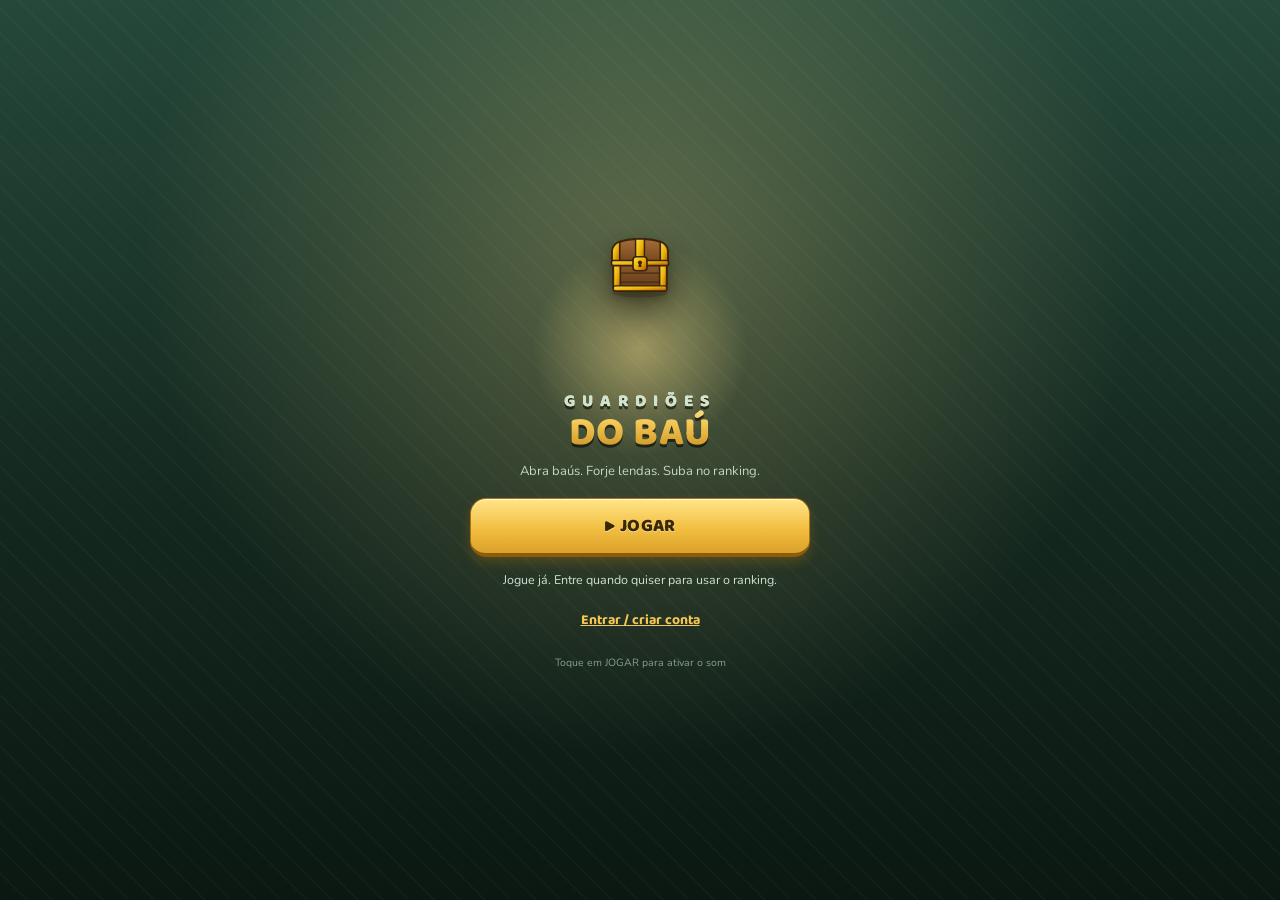
==== commit 4ac4489d: "Add files via upload" ====
--- a/index.html
+++ b/index.html
@@ -1468,6 +1468,8 @@
     }
     .hud-left .util-btn.on { background: linear-gradient(180deg, #7bd88a, #2f9e44); border-color: #1b5e24; color: #fff; }
     .hud-left .util-btn.warn { background: linear-gradient(180deg, #ffd27a, #f59e0b); border-color: #92400e; color: #5a2d05; }
+    .hud-left .util-btn { position: relative; }
+    .hud-left .util-btn.vip-lock::after { content: '👑'; position: absolute; top: -6px; right: -5px; font-size: 13px; line-height: 1; filter: drop-shadow(0 1px 0 rgba(0,0,0,.5)); }
 
     .combatants-layer { left: 0; right: 0; bottom: 98px; height: 210px; z-index: 10; }
     .combatants-layer .hero-wrap { left: 12%; bottom: 50px; }
@@ -2214,17 +2216,6 @@
           🔥 Forjar Slot (<span id="forge-cost-label">80 🪙 + 2 🔥</span>)
         </button>
         <button class="btn-outline" id="btn-close-inspect" style="width:100%;">Fechar</button>
-      </div>
-    </div>
-
-    <!-- ==================== MODAL: BEM-VINDO DE VOLTA ==================== -->
-    <div class="modal-backdrop" id="offline-modal">
-      <div class="modal-card" style="max-width:330px;padding:20px;text-align:center;">
-        <div style="font-size:38px;line-height:1;margin-bottom:4px;">🌙</div>
-        <h3 style="font-family:Georgia,serif;font-size:19px;font-weight:900;margin:0 0 2px 0;">Bem-vindo de volta!</h3>
-        <div id="offline-sub" class="mini-note" style="margin-bottom:10px;">Jef guardou a trilha enquanto você esteve fora.</div>
-        <div id="offline-body" style="background:#f6f2e2;border:1px solid #dcd4bc;border-radius:14px;padding:10px 12px;font-size:13px;font-weight:700;text-align:left;margin-bottom:12px;display:flex;flex-direction:column;gap:5px;"></div>
-        <button class="btn-green" id="btn-close-offline" style="width:100%;padding:11px;">Coletar recompensas</button>
       </div>
     </div>
 
@@ -2584,6 +2575,28 @@
         const GEAR_SCALE = 0.7;
         const variantOf = (slot, id) => ((GEAR_DEFS[slot] || {}).variants || []).find((v) => v.id === id) || null;
 
+        /* Equipamentos criados no painel admin: vêm do servidor e ficam guardados no aparelho (funcionam offline).
+           Cada um vira mais uma "variação" do espaço, com chance de queda (w) e raridade mínima (minR). */
+        const CUSTOM_KEY = 'guardioes_custom_v1';
+        let CUSTOM_ITEMS = [];
+        function applyCustomItems(list) {
+          Object.keys(GEAR_DEFS).forEach((s) => { GEAR_DEFS[s].variants = GEAR_DEFS[s].variants.filter((v) => !v.custom); });
+          CUSTOM_ITEMS = [];
+          (Array.isArray(list) ? list : []).slice(0, 200).forEach((c) => {
+            if (!c || typeof c.id !== 'string' || !/^c_[a-z0-9_]{2,28}$/.test(c.id) || !GEAR_DEFS[c.slot]) return;
+            const v = {
+              id: c.id, slot: c.slot, custom: true, off: c.active === false,
+              name: String(c.name || '').replace(/[<>&"]/g, '').slice(0, 24) || 'Peça Especial',
+              a: clamp(Number(c.a) || 1, 0.3, 1.6), h: clamp(Number(c.h) || 1, 0.3, 1.6), w: clamp(Number(c.w) || 1, 0.05, 5),
+              minR: RARITY_ORDER.indexOf(c.minR) >= 0 ? c.minR : 'common',
+              art: ['sword', 'axe', 'spear', 'staff'].indexOf(c.art) >= 0 ? c.art : ''
+            };
+            if (TRAITS[c.trait]) v.t = [c.trait, clamp(Number(c.tb) || 0, 0, 10)];
+            GEAR_DEFS[c.slot].variants.push(v); CUSTOM_ITEMS.push(v);
+          });
+        }
+        try { applyCustomItems(JSON.parse(localStorage.getItem(CUSTOM_KEY) || '[]')); } catch (e) {}
+
         /* ---- Baú: evolução muito difícil ---- */
         const MAX_CHEST = 20;
         const CHEST_BONUS = 3.4;                       // pontos de sorte por nível do baú
@@ -2661,7 +2674,8 @@
             legs:   S('<path d="M13 8 L35 8 L38 41 L27 41 L24 23 L21 41 L10 41 Z" fill="#475569" stroke="' + K + '" stroke-width="2.2"/><rect x="13" y="8" width="22" height="7" fill="' + accent + '" stroke="' + K + '" stroke-width="1.8"/>'),
             relic:  S('<rect x="10" y="7" width="28" height="34" rx="3.5" fill="#5b21b6" stroke="' + K + '" stroke-width="2.2"/><rect x="10" y="7" width="7" height="34" rx="3" fill="#4c1d95" stroke="' + K + '" stroke-width="2"/><polygon points="28,17 34,24 28,31 22,24" fill="' + accent + '" stroke="' + K + '" stroke-width="1.8"/><circle cx="28" cy="24" r="2" fill="#fff" opacity=".8"/>')
           };
-          if (type === 'weapon' && icons[variant]) return icons[variant];
+          const vd = variantOf(type, variant), art = (vd && vd.art) || variant;
+          if (type === 'weapon' && icons[art]) return icons[art];
           return icons[type] || icons.weapon;
         }
 
@@ -3679,6 +3693,7 @@
           pa.classList.toggle('warn', combat.paused);
           setHTML(sp, '⚡<br>' + combat.speed + 'x');
           sp.classList.toggle('on', combat.speed > 1);
+          sp.classList.toggle('vip-lock', !isVip());
           setHTML(au, '🤖<br>' + (state.autoSkills ? 'ON' : 'OFF'));
           au.classList.toggle('on', state.autoSkills);
           setHTML(ad, state.autoAdvance ? '▶<br>Fase' : '↻<br>Farm');
@@ -3762,19 +3777,23 @@
         }
         const isHighRarity = (it) => it.rarity === 'legendary' || it.rarity === 'mythic';
 
-        function rollRandomEquipment() {
-          const type = pick(Object.keys(GEAR_LABELS));
+        /* Escolhe a peça do espaço, respeitando a raridade mínima e a chance de queda das peças do painel admin */
+        function pickVariant(def, rarity) {
+          const rank = RARITY_ORDER.indexOf(rarity);
+          let list = def.variants.filter((v) => !v.off && rank >= RARITY_ORDER.indexOf(v.minR || 'common'));
+          if (!list.length) list = def.variants.filter((v) => !v.custom);
+          let total = 0; list.forEach((v) => { total += (v.w || 1); });
+          let r = Math.random() * total;
+          for (let i = 0; i < list.length; i++) { r -= (list[i].w || 1); if (r <= 0) return list[i]; }
+          return list[list.length - 1];
+        }
+
+        function buildItem(type, variant, rarity, lvl) {
           const def = GEAR_DEFS[type];
-          const variant = pick(def.variants);
-          const rarity = rollRarity(state.chestLevel);
-
-          // Baús evoluídos também dão itens de nível mais alto
-          const lvl = Math.max(1, state.heroLevel + Math.floor(Math.random() * 3) - 1 + Math.floor((state.chestLevel - 1) / 2));
           const mult = RARITIES[rarity].mult;
           const jitter = rnd(0.92, 1.08);
           const suffix = { common: 'Simples', uncommon: 'do Bosque', rare: 'do Guardião', epic: 'Arcano', legendary: 'Celestial', mythic: 'do Éter Supremo' }[rarity];
           const hasTrait = !!variant.t && rarity !== 'common';
-
           return {
             type: type,
             v: variant.id,
@@ -3787,6 +3806,25 @@
             tv: hasTrait ? Math.max(1, Math.round(variant.t[1] * mult)) : 0,
             sellGold: 25 + lvl * 14 + Math.round(mult * 18)
           };
+        }
+
+        function rollRandomEquipment() {
+          const type = pick(Object.keys(GEAR_LABELS));
+          const rarity = rollRarity(state.chestLevel);
+          const variant = pickVariant(GEAR_DEFS[type], rarity);
+          // Baús evoluídos também dão itens de nível mais alto
+          const lvl = Math.max(1, state.heroLevel + Math.floor(Math.random() * 3) - 1 + Math.floor((state.chestLevel - 1) / 2));
+          return buildItem(type, variant, rarity, lvl);
+        }
+
+        /* Equipamento enviado de presente pelo painel admin: abre a janela para você escolher equipar ou desmontar */
+        function giftGear(g) {
+          const v = g && CUSTOM_ITEMS.find((c) => c.id === g.id);
+          if (!v || !RARITIES[g.rarity]) return false;
+          const lvl = Math.max(1, state.heroLevel + Math.floor((state.chestLevel - 1) / 2));
+          const item = buildItem(v.slot, v, g.rarity, lvl);
+          setTimeout(() => { rolledItem = item; showLootModal(item); refreshHUD(); }, 900);
+          return true;
         }
 
         function equipItem(item) {
@@ -4647,44 +4685,6 @@
           showToast('🎁 Dia ' + g.day + ': +' + fmt(g.gold) + '🪙 +' + g.keys + '🔑 +' + g.gems + '💎 +' + g.food + '🍖');
           return true;
         }
-
-        function computeOffline(elapsedSec) {
-          const cap = 8 * 3600;
-          const sec = Math.min(elapsedSec, cap);
-          const idx = curIdx();
-          const st = getHeroStats();
-          const waves = Math.floor(sec / 30);
-          const eff = 0.8;
-          return {
-            elapsed: elapsedSec, capped: elapsedSec > cap, waves: waves,
-            gold: Math.round(waves * stageGold(idx) * 1.84 * st.goldMult * eff),
-            xp: Math.round(waves * 3 * xpPerKill(idx) * st.xpMult * eff),
-            keys: Math.floor(waves * st.extraKeyChance * eff),
-            ess: Math.floor(waves * 0.1)
-          };
-        }
-
-        function applyOffline(info) {
-          state.gold += info.gold; state.keys += info.keys; state.essences += info.ess;
-          addHeroXp(info.xp);
-          state.stats.battlesWon += info.waves;
-          const body = $('offline-body');
-          body.innerHTML =
-            '<div>⏱️ Tempo fora: <strong>' + fmtTime(info.elapsed) + '</strong>' + (info.capped ? ' <span class="mini-note">(máx. 8h)</span>' : '') + '</div>' +
-            '<div>⚔️ Ondas vencidas: <strong>' + fmt(info.waves) + '</strong></div>' +
-            '<div>🪙 Moedas: <strong>+' + fmt(info.gold) + '</strong></div>' +
-            '<div>✨ Experiência: <strong>+' + fmt(info.xp) + '</strong></div>' +
-            '<div>🔑 Chaves: <strong>+' + fmt(info.keys) + '</strong> &nbsp; 🔥 Essências: <strong>+' + fmt(info.ess) + '</strong></div>' +
-            (anyExpeditionReady() ? '<div style="color:#b45309;">🗺️ Há expedições prontas para coletar!</div>' : '');
-          $('offline-modal').classList.add('open');
-          SFX.chestOpen();
-        }
-
-        function checkOffline() {
-          const away = (Date.now() - state.lastSeen) / 1000;
-          if (away >= 60) { applyOffline(computeOffline(away)); saveGame(); return true; }
-          return false;
-        }
         /* =====================================================================
            16. ONLINE: conta, save na nuvem, ranking de jogadores reais, loja premium
            Fala direto com o Supabase (Auth + RPC + Edge Functions) usando fetch.
@@ -4696,7 +4696,7 @@
         const SESSION_KEY = 'guardioes_session_v1';
         const online = {
           on: !!(SB_URL && SB_KEY), session: null, me: null, lb: {}, lbAt: {}, lbKind: 'stages', myRank: {},
-          rivals: [], rivalsAt: 0, lastPush: 0, pending: null, busy: false
+          rivals: [], rivalsAt: 0, lastPush: 0, pending: null, busy: false, shop: null
         };
 
         const PACKS = [
@@ -4737,7 +4737,9 @@
 
         async function rawFetch(path, opt) {
           opt = opt || {};
-          const headers = { apikey: SB_KEY, 'Content-Type': 'application/json', Authorization: 'Bearer ' + (opt.token || SB_KEY) };
+          const headers = { apikey: SB_KEY, 'Content-Type': 'application/json' };
+          const bearer = opt.token || (SB_KEY.indexOf('sb_') === 0 ? '' : SB_KEY);   // chave "sb_publishable_" não é JWT
+          if (bearer) headers.Authorization = 'Bearer ' + bearer;
           try {
             const res = await fetch(SB_URL + path, { method: opt.method || 'POST', headers, body: opt.body === undefined ? undefined : JSON.stringify(opt.body), keepalive: !!opt.keepalive });
             let data = null; try { data = await res.json(); } catch (e) {}
@@ -4806,26 +4808,45 @@
           online.me = r.data;
           applySkin(); syncHeroVitals();
           if (online.me.deliveries && online.me.deliveries.length) applyDeliveries(online.me.deliveries);
-          renderAccount(); renderPremium();
+          renderAccount(); renderPremium(); loadShop();
           return online.me;
         }
         function applyDeliveries(list) {
           const done = state.deliveredIds || (state.deliveredIds = []);
-          const ids = []; let text = [];
+          const ids = []; let text = [], gift = false, msg = '';
           list.forEach((d) => {
             if (!done.includes(d.id)) {
               const p = d.payload || {};
-              if (p.essences) { state.essences += clamp(Math.floor(num(p.essences, 0)), 0, 5000); text.push(p.essences + ' 🔥'); }
+              if (p.gear && !giftGear(p.gear)) return;          // peça ainda não carregada: tenta de novo na próxima vez
+              if (p.gear) text.push('equipamento especial');
+              if (p.gold) { state.gold += clamp(Math.floor(num(p.gold, 0)), 0, 1e12); text.push(fmt(p.gold) + ' 🪙'); }
+              if (p.essences) { state.essences += clamp(Math.floor(num(p.essences, 0)), 0, 50000); text.push(p.essences + ' 🔥'); }
+              if (p.keys) { state.keys += clamp(Math.floor(num(p.keys, 0)), 0, 1000); text.push(p.keys + ' 🔑'); }
+              if (p.gems) { state.gems += clamp(Math.floor(num(p.gems, 0)), 0, 100000); text.push(p.gems + ' 💎'); }
               if (p.tickets) { state.arenaTickets += clamp(Math.floor(num(p.tickets, 0)), 0, 50); text.push(p.tickets + ' 🎟️'); }
               if (p.petFood) { state.petFood += clamp(Math.floor(num(p.petFood, 0)), 0, 5000); text.push(p.petFood + ' 🍖'); }
               if (p.goldHours) { state.gold += Math.round(stageGold(Math.max(curIdx(), state.runBest)) * 90 * clamp(num(p.goldHours, 0), 0, 48)); text.push('ouro'); }
+              if (String(d.item || '').indexOf('gift_') === 0) gift = true;
+              if (p.msg) msg = String(p.msg).replace(/[<>&"]/g, '').slice(0, 60);
               done.push(d.id); if (done.length > 60) done.shift();
             }
             ids.push(d.id);
           });
           saveGame(); afterAction();
-          if (text.length) showToast('🎁 Pacote recebido: ' + text.join(' • '));
-          rpc('ack_deliveries', { p_ids: ids });
+          if (text.length) showToast((gift ? '🎁 Presente recebido: ' : '🎁 Pacote recebido: ') + text.join(' • ') + (msg ? ' — ' + msg : ''));
+          if (ids.length) rpc('ack_deliveries', { p_ids: ids });
+        }
+
+        /* ---- equipamentos novos e pacotes da loja (cadastrados no painel admin) ---- */
+        async function loadCustomItems() {
+          const r = await rpc('get_custom_items', {}, { anon: true });
+          if (!r.ok || !Array.isArray(r.data)) return;
+          try { localStorage.setItem(CUSTOM_KEY, JSON.stringify(r.data)); } catch (e) {}
+          applyCustomItems(r.data);
+        }
+        async function loadShop() {
+          const r = await rpc('get_shop', {}, { anon: !online.session });
+          if (r.ok && Array.isArray(r.data)) { online.shop = r.data; renderPremium(); }
         }
 
         /* ---- progresso e nuvem ---- */
@@ -5040,10 +5061,22 @@
               '<div style="flex:1;min-width:0;"><div style="font-family:var(--font-display);font-weight:800;font-size:14px;">' + sk.name + '</div><div class="mini-note">Aparência exclusiva</div></div>' + btn + '</div>';
           }).join('') + (equipped ? '<button class="btn-outline" data-act="equip" data-id="" style="width:100%;">Voltar à aparência padrão</button>' : ''));
 
-          let vipLine = 'Ouro e experiência +25% por 30 dias. Compras empilham.';
+          let vipLine = 'Ouro e experiência +25% e velocidade de batalha ×2/×3 por 30 dias. Compras empilham.';
           if (isVip()) { const e = me.entitlements.find((x) => x.item === 'vip_30'); vipLine = '✅ Ativo até ' + new Date(e.expires_at).toLocaleDateString('pt-BR') + '. Comprar de novo soma +30 dias.'; }
           setHTML('vip-card', '<div style="display:flex;justify-content:space-between;align-items:center;gap:8px;"><div><strong style="font-family:var(--font-display);font-size:15px;">👑 Passe VIP — 30 dias</strong><div class="mini-note">' + vipLine + '</div></div><button class="btn-green" data-act="spend" data-id="vip_30" style="min-width:86px;">' + VIP_PRICE + ' 💠</button></div>');
-          setHTML('bundle-card', '<div style="display:flex;justify-content:space-between;align-items:center;gap:8px;"><div><strong style="font-family:var(--font-display);font-size:15px;">🎒 Pacote do Guardião <span class="mini-note">(1 por conta)</span></strong><div class="mini-note">150 🔥 Essências • 5 🎟️ Ingressos • 40 🍖 Ração • 2h de ouro</div></div><button class="btn-green" data-act="spend" data-id="bundle_guardiao" style="min-width:86px;">' + BUNDLE_PRICE + ' 💠</button></div>');
+          if (Array.isArray(online.shop)) {
+            const line = (p) => [p.essences ? p.essences + ' 🔥 Essências' : '', p.tickets ? p.tickets + ' 🎟️ Ingressos' : '', p.petFood ? p.petFood + ' 🍖 Ração' : '', p.goldHours ? p.goldHours + 'h de ouro' : ''].filter(Boolean).join(' • ');
+            setHTML('bundle-card', online.shop.map((it, i) => {
+              const btn = it.owned
+                ? '<button class="btn-green muted" disabled style="min-width:86px;">Comprado ✓</button>'
+                : '<button class="btn-green" data-act="spend" data-id="' + esc(it.id) + '" style="min-width:86px;">' + fmt(it.price) + ' 💠</button>';
+              return '<div style="display:flex;justify-content:space-between;align-items:center;gap:8px;' + (i ? 'border-top:1px dashed var(--border-cream);margin-top:9px;padding-top:9px;' : '') + '"><div style="min-width:0;"><strong style="font-family:var(--font-display);font-size:15px;">' + esc(it.icon || '🎁') + ' ' + esc(it.name) + (it.one_time ? ' <span class="mini-note">(1 por conta)</span>' : '') + '</strong>' +
+                (it.descr ? '<div class="mini-note">' + esc(it.descr) + '</div>' : '') + '<div class="mini-note">' + esc(line(it.payload || {})) + '</div></div>' + btn + '</div>';
+            }).join(''));
+            toggleShow('bundle-card', online.shop.length > 0);
+          } else {
+            setHTML('bundle-card', '<div style="display:flex;justify-content:space-between;align-items:center;gap:8px;"><div><strong style="font-family:var(--font-display);font-size:15px;">🎒 Pacote do Guardião <span class="mini-note">(1 por conta)</span></strong><div class="mini-note">150 🔥 Essências • 5 🎟️ Ingressos • 40 🍖 Ração • 2h de ouro</div></div><button class="btn-green" data-act="spend" data-id="bundle_guardiao" style="min-width:86px;">' + BUNDLE_PRICE + ' 💠</button></div>');
+          }
         }
         async function spendItem(id) {
           if (!online.session) { openLogin(); return; }
@@ -5099,8 +5132,9 @@
           if (!online.on) return;
           online.session = loadSession();
           await consumeAuthHash();
+          await loadCustomItems();                       // antes de ler o save da nuvem
           renderAccount();
-          if (online.session) { await afterLogin(); await checkPaymentReturn(); }
+          if (online.session) { await afterLogin(); await checkPaymentReturn(); } else loadShop();
           renderAccount();
         }
 
@@ -5448,7 +5482,20 @@
 
         /* Controles de batalha */
         $('btn-pause').addEventListener('click', () => { combat.paused = !combat.paused; renderControlLabels(); });
+        /* Velocidade ×2 e ×3: exclusiva do Passe VIP */
+        function enforceSpeed() {
+          if (state.speed <= 1 && combat.speed <= 1) return;
+          if (isVip()) return;
+          if (online.on && online.session && !online.me) return;   // ainda carregando a conta
+          state.speed = 1; combat.speed = 1;
+          renderControlLabels();
+        }
         $('btn-speed').addEventListener('click', () => {
+          if (!isVip()) {
+            SFX.error();
+            showToast(online.on ? '👑 Velocidade ×2 e ×3 é exclusiva do Passe VIP (veja na Loja).' : '👑 Velocidade ×2 e ×3 é exclusiva do Passe VIP.');
+            return;
+          }
           combat.speed = combat.speed >= 3 ? 1 : combat.speed + 1;
           state.speed = combat.speed;
           renderControlLabels(); saveGame();
@@ -5648,7 +5695,6 @@
           }
         });
         $('btn-saveio-close').addEventListener('click', () => { $('saveio-modal').classList.remove('open'); });
-        $('btn-close-offline').addEventListener('click', () => { $('offline-modal').classList.remove('open'); afterAction(); });
 
         let rbTimer = null;
         $('btn-rebirth').addEventListener('click', function () {
@@ -5690,7 +5736,7 @@
            21. INICIALIZAÇÃO E LAÇO PRINCIPAL
            ===================================================================== */
         bootGame();
-        checkOffline();
+        enforceSpeed();
         refreshHUD();
 
         let lastT = performance.now(), hudAcc = 0, secAcc = 0, saveAcc = 0;
@@ -5698,6 +5744,7 @@
         function secondly() {
           ensureDaily();
           regenTickets();
+          enforceSpeed(); renderControlLabels();
           updateHint();
           updateExpeditionTimers(); onlineTick();
           if (ui.tab === 'aventura') updateArenaTimer();
@@ -5721,7 +5768,7 @@
         document.addEventListener('visibilitychange', () => {
           if (document.hidden) { saveGame(); pushProgress(false, true); return; }
           lastT = performance.now();
-          if (checkOffline()) afterAction();
+          state.lastSeen = Date.now();
         });
         window.addEventListener('pagehide', saveGame);
 
@@ -5732,9 +5779,10 @@
           get state() { return state; },
           combat: combat, tick: tick, fmt: fmt, stats: getHeroStats,
           bulk: openChestsBulk, buy: buy, forge: forgeSlot, talent: doTalent, train: doTrain, evolve: doEvolveChest,
-          claim: claimQuest, daily: claimDailyGift, offline: computeOffline, applyOffline: applyOffline,
+          claim: claimQuest, daily: claimDailyGift,
           expSend: sendExpedition, expCollect: collectExpedition, expeditions: EXPEDITIONS,
           online: online, rankings: loadLeaderboard, openBuy: openBuy, isVip: isVip,
+          applyCustomItems: applyCustomItems, customItems: () => CUSTOM_ITEMS, pickVariant: pickVariant, buildItem: buildItem, giftGear: giftGear, applyDeliveries: applyDeliveries, loadShop: loadShop, loadCustomItems: loadCustomItems,
           roll: rollRandomEquipment, equip: equipItem, chestReq: chestReq, chestOdds: chestOdds, chestMissing: chestMissing, MAX_CHEST: MAX_CHEST, GEAR_DEFS: GEAR_DEFS, TRAITS: TRAITS, itemPower: itemPower, svg: getGearSVG,
           rebirth: doRebirth, rebirthGain: rebirthGain, starUp: doStarUp, jumpTo: jumpTo, exportSave: exportSaveCode, importSave: importSaveCode, spawn: spawnWave,
           tabs: switchTab, refresh: afterAction, ach: ACHIEVEMENTS, dailyDefs: DAILY_DEFS, dailyReady: dailyReady, achReady: achReady,
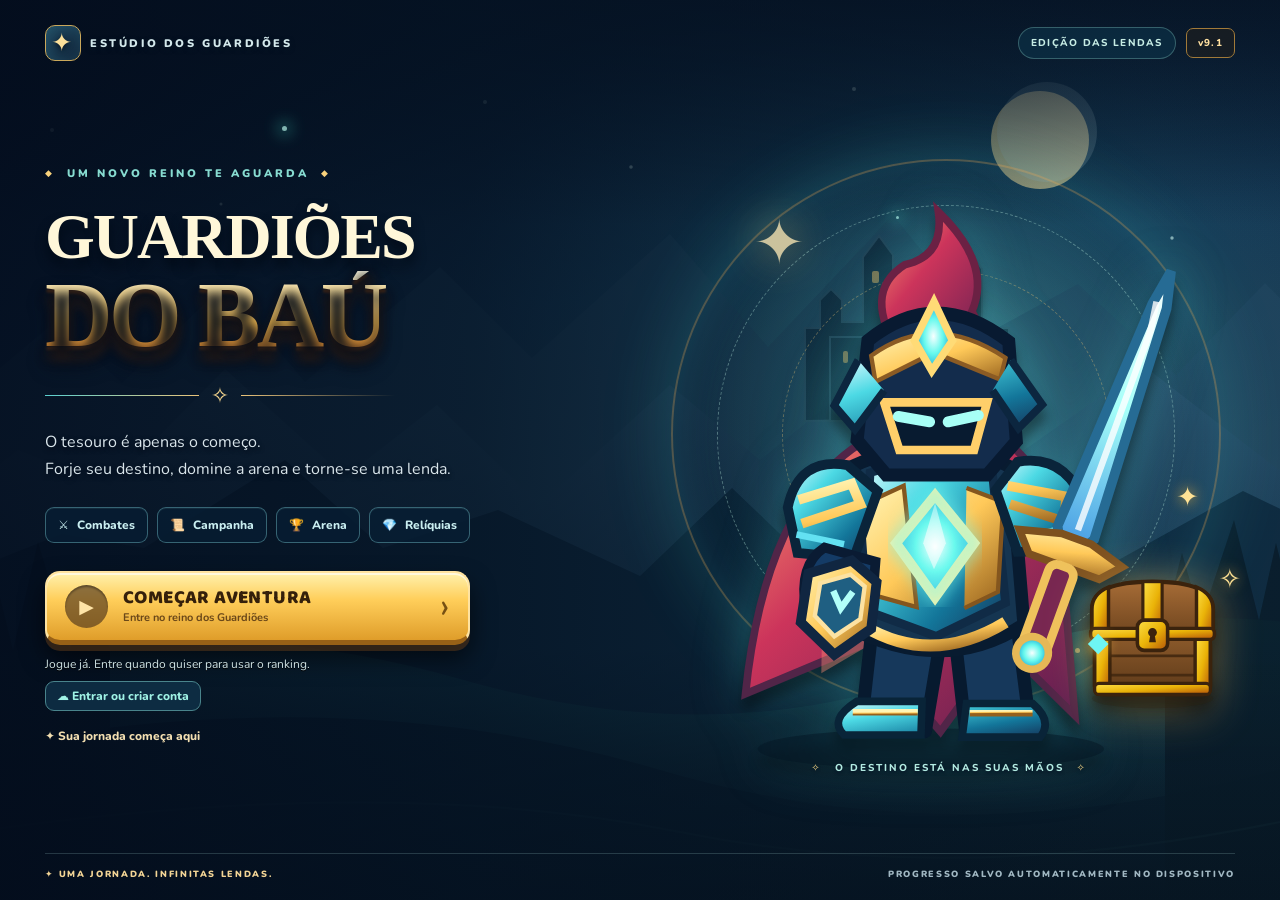
==== commit ac547c03: "Add files via upload" ====
--- a/index.html
+++ b/index.html
@@ -4,7 +4,7 @@
   <meta charset="UTF-8" />
   <meta name="viewport" content="width=device-width, initial-scale=1.0, maximum-scale=1.0, user-scalable=no, viewport-fit=cover" />
   <meta name="theme-color" content="#1b3629" />
-  <title>Guardiões do Baú</title>
+  <title>Guardiões do Baú — A Saga dos Seis Selos</title>
   <link rel="preconnect" href="https://fonts.googleapis.com">
   <link rel="preconnect" href="https://fonts.gstatic.com" crossorigin>
   <link href="https://fonts.googleapis.com/css2?family=Baloo+2:wght@600;700;800&family=Nunito:wght@600;700;800;900&display=swap" rel="stylesheet">
@@ -1175,6 +1175,70 @@
     .enemy-slot-2 { right: 2%;  bottom: 14px; }
 
 
+
+/* ========= EXPANSÃO: A SAGA DOS SEIS SELOS ========= */
+.campaign-head{border-radius:20px;overflow:hidden;position:relative;color:#f9f2d8;background:radial-gradient(circle at 80% 20%,#375d77 0%,transparent 46%),linear-gradient(125deg,#102932,#173e49 65%,#102a32);border:2px solid #c59646;box-shadow:0 8px 20px rgba(14,35,47,.2);padding:18px 16px;margin-bottom:13px}
+.campaign-head:before{content:'✦';position:absolute;color:#f6d38c;font-size:90px;opacity:.08;top:-30px;right:10px}
+.campaign-eyebrow{font:900 10px var(--font-display);letter-spacing:2.5px;color:#f0c777}
+.campaign-head h3{margin:4px 0 5px;font:900 26px/1 var(--font-display);letter-spacing:.4px;color:#fff1c7}
+.campaign-head p{font-size:12px;color:#d5e6e9;line-height:1.5;margin:7px 0 12px}
+.campaign-stats{display:flex;align-items:center;justify-content:space-between;gap:8px;font-weight:900;font-size:11px}
+.campaign-stats span{padding:5px 8px;border:1px solid #678792;border-radius:8px;background:#102c38}
+.campaign-head .prog-bar{background:#0d2430;height:9px;margin-top:10px}
+.campaign-head .prog-bar>div{background:linear-gradient(90deg,#e6ab46,#fff0a6)}
+.campaign-map-shell{position:relative;margin-bottom:12px;border-radius:18px;padding:12px 10px 16px;border:2px solid #d7b56e;background:radial-gradient(ellipse at 15% 18%,#d4edc8 0%,transparent 45%),radial-gradient(ellipse at 85% 75%,#b2dbe0 0%,transparent 40%),linear-gradient(145deg,#f0e6c6,#d4dcbf);box-shadow:inset 0 1px 0 #fff,0 4px 0 #bfa97c;overflow:hidden}
+.campaign-map-shell:before{content:'';position:absolute;inset:0;opacity:.13;pointer-events:none;background-image:repeating-linear-gradient(30deg,#45503e 0 1px,transparent 1px 19px),repeating-linear-gradient(120deg,#45503e 0 1px,transparent 1px 23px)}
+.campaign-section-label{position:relative;z-index:2;display:flex;align-items:center;justify-content:space-between;font:900 11px var(--font-display);color:#33432b;letter-spacing:.7px;padding:0 3px 8px}
+.campaign-map-route{position:absolute;inset:38px 0 0;width:100%;height:calc(100% - 38px);pointer-events:none;opacity:.43}
+.campaign-map-points{position:relative;z-index:2;display:grid;grid-template-columns:repeat(2,minmax(0,1fr));gap:12px 17px}
+.campaign-map-node{min-width:0;position:relative;overflow:hidden;min-height:116px;border:2px solid #6a765b;box-shadow:0 4px 0 rgba(31,48,37,.35),inset 0 0 0 1px rgba(255,255,255,.25);border-radius:13px;padding:10px 6px 7px;color:#fff;display:flex;flex-direction:column;justify-content:center;align-items:center;text-align:center;cursor:pointer;background:linear-gradient(145deg,var(--region1),var(--region2));font:800 12px var(--font-display);transition:transform .14s,border-color .14s}
+.campaign-map-node:focus-visible{outline:4px solid #f4c855;outline-offset:2px}
+.campaign-map-node:active{transform:translateY(2px)}
+.campaign-map-node:before{content:'';position:absolute;inset:0;background:radial-gradient(circle at 75% 16%,rgba(255,255,255,.28),transparent 45%),linear-gradient(0deg,rgba(0,0,0,.42),transparent 57%);pointer-events:none}
+.campaign-map-node>*{position:relative;z-index:1}
+.campaign-map-node .map-symbol{display:grid;place-items:center;width:51px;height:49px;border:2px solid rgba(255,246,196,.65);border-radius:50%;background:rgba(7,20,29,.24);font-size:30px;text-shadow:0 2px 3px rgba(0,0,0,.35);box-shadow:0 0 12px rgba(255,229,145,.15)}
+.campaign-map-node .map-index{position:absolute;z-index:2;top:5px;left:6px;font:900 10px var(--font-display);letter-spacing:.4px;background:rgba(0,0,0,.34);border-radius:6px;padding:2px 5px}
+.campaign-map-node .map-status{position:absolute;top:6px;right:6px;z-index:2;font-size:10px;border-radius:7px;padding:2px 5px;background:#16352d;border:1px solid rgba(255,255,255,.35)}
+.campaign-map-node .map-name{font-size:12px;line-height:1.05;text-shadow:0 2px 2px #17322c;margin-top:6px}
+.campaign-map-node.selected{border-color:#ffe187;box-shadow:0 0 0 2px #a96816,0 0 17px rgba(255,218,110,.65),0 4px 0 #98621b}
+.campaign-map-node.locked{filter:saturate(.35);opacity:.70}
+.campaign-chapter{background:#fffaf0;border:2px solid #d6bf86;box-shadow:0 4px 0 #e3d6b9;border-radius:18px;padding:14px 13px;margin-bottom:13px}
+.campaign-chapter-heading{display:flex;align-items:center;gap:11px;margin-bottom:10px}
+.campaign-chapter-emblem{width:56px;height:56px;flex-shrink:0;display:grid;place-items:center;font-size:31px;border-radius:14px;color:#fff;background:linear-gradient(135deg,var(--chapter1),var(--chapter2));border:2px solid #e7c88c;box-shadow:inset 0 1px 0 #ffffff55,0 3px 0 #ac965b}
+.campaign-chapter-number{font:900 10px var(--font-display);letter-spacing:1.5px;color:#986620}
+.campaign-chapter h3{font:900 20px/1.1 var(--font-display);color:#2c342c;margin:3px 0}
+.campaign-chapter p{font-size:12px;line-height:1.5;color:#615841;margin:7px 0}
+.campaign-story{position:relative;background:linear-gradient(130deg,#1b3438,#10242e);border-left:4px solid #e7b15f;border-radius:11px;color:#e3e8df;padding:12px;margin:10px 0}
+.campaign-story .speaker{color:#f6ce85;font:900 11px var(--font-display);letter-spacing:.5px}
+.campaign-story p{color:#f6f4e5;font-size:12px;margin:7px 0;min-height:47px}
+.campaign-story-foot{display:flex;justify-content:space-between;align-items:center;gap:10px;font-size:10px;color:#bad6d9}
+.campaign-story-foot button{background:#eacb88;border:1px solid #a37e38;border-radius:7px;padding:6px 9px;color:#302410;font:900 11px var(--font-display);cursor:pointer}
+.campaign-boss{display:flex;align-items:center;gap:10px;border-radius:12px;border:1px solid #ddbea0;background:linear-gradient(120deg,#fff2dd,#f6e1c7);padding:10px;margin:11px 0}
+.campaign-boss-art{display:grid;place-items:center;font-size:29px;flex-shrink:0;width:48px;height:48px;background:#2a3b42;border-radius:12px;box-shadow:inset 0 0 0 2px #c69b58}
+.campaign-boss strong{font:900 13px var(--font-display);color:#5a2b21}
+.campaign-boss span{display:block;font-size:11px;line-height:1.35;color:#674c37}
+.campaign-quest-heading{font:900 12px var(--font-display);color:#3f483c;letter-spacing:.5px;margin:15px 0 8px}
+.campaign-mission{border:1px solid #ded3b5;background:#f7f0df;border-radius:12px;padding:10px;margin-bottom:8px;display:flex;gap:8px;align-items:flex-start}
+.campaign-mission .mission-icon{width:34px;height:34px;display:grid;place-items:center;font-size:19px;flex-shrink:0;background:#eee0bd;border:1px solid #d4be82;border-radius:9px}
+.campaign-mission-info{min-width:0;flex:1}
+.campaign-mission-info strong{font:900 12px var(--font-display);color:#272b26}
+.campaign-mission-info .mission-desc{font-size:11px;color:#6b614f;line-height:1.35;margin-top:2px}
+.campaign-mission-info .mission-reward{font-weight:800;font-size:10px;color:#8a592a;margin-top:4px}
+.campaign-mission .prog-bar{height:6px;margin-top:7px;background:#e4d7b8}
+.campaign-mission .prog-bar>div{background:linear-gradient(90deg,#5a9f81,#1f745b)}
+.campaign-mission button{min-width:69px;align-self:center;border-radius:9px;font:900 10px var(--font-display);cursor:pointer;padding:8px 6px;border:1px solid #175747;background:#2d816b;color:#fff}
+.campaign-mission button:disabled{cursor:default;border-color:#c6b795;background:#ddd3bf;color:#7b7060}
+.campaign-enter-btn{display:block;width:100%;border-radius:12px;border:2px solid #8b5b16;border-bottom-width:4px;background:linear-gradient(180deg,#ffdc79,#e6a82a);color:#3c2b0a;font:900 15px var(--font-display);padding:11px;cursor:pointer;text-align:center}
+.campaign-enter-btn:disabled{background:#ddd7ca;color:#766e5a;border-color:#aaa08a;cursor:default}
+.campaign-epilogue{border:2px solid #e1b868;background:linear-gradient(130deg,#1c3242,#243f43);color:#fff2d6;padding:14px;border-radius:16px;margin-bottom:12px}
+.campaign-epilogue strong{font:900 17px var(--font-display);display:block}
+.campaign-epilogue p{font-size:12px;line-height:1.55;color:#e6e8e2}
+.campaign-epilogue button{background:#e8c06a;color:#372910;border:0;border-radius:9px;padding:9px 11px;font:900 12px var(--font-display);cursor:pointer}
+.campaign-epilogue button:disabled{background:#47635c;color:#c5d3cc}
+#btn-campaign-battle{margin-top:8px;min-height:30px;font:800 11px var(--font-display);border:1px solid #96723c;border-radius:9px;background:#e5cb95;color:#443015;padding:5px 10px;cursor:pointer}
+@media(max-width:380px){.campaign-map-points{gap:10px}.campaign-map-node{min-height:103px}.campaign-map-node .map-symbol{width:42px;height:40px;font-size:25px}.campaign-head h3{font-size:23px}.campaign-map-node .map-name{font-size:10px}.campaign-mission{flex-wrap:wrap}.campaign-mission button{margin-left:auto}}
+@media(prefers-reduced-motion:reduce){.campaign-map-node{transition:none}}
+
     /* =====================================================================
        TEMA VISUAL v2  —  livro de contos de fantasia
        Madeira escura + ouro nos cromados, pergaminho nos painéis,
@@ -1470,6 +1534,10 @@
     .hud-left .util-btn.warn { background: linear-gradient(180deg, #ffd27a, #f59e0b); border-color: #92400e; color: #5a2d05; }
     .hud-left .util-btn { position: relative; }
     .hud-left .util-btn.vip-lock::after { content: '👑'; position: absolute; top: -6px; right: -5px; font-size: 13px; line-height: 1; filter: drop-shadow(0 1px 0 rgba(0,0,0,.5)); }
+    /* Ajuste pedido: remover o botão de velocidade 1x/2x/3x da lateral para liberar a visão da cena */
+    #btn-speed { display: none !important; }
+    /* Ajuste pedido: limpar a área do baú e remover controles extras com x/modo auto */
+    .hub-mini { display: none !important; }
 
     .combatants-layer { left: 0; right: 0; bottom: 98px; height: 210px; z-index: 10; }
     .combatants-layer .hero-wrap { left: 12%; bottom: 50px; }
@@ -1480,6 +1548,7 @@
     .combatants-layer .enemy-slot-1 { right: 4%;  bottom: 66px; }
     .combatants-layer .enemy-slot-2 { right: 30%; bottom: 14px; }
     .enemy-slot .spr svg { width: 76px; height: 76px; }
+    .enemy-slot .spr svg, #duel-p2-sprite svg { filter: drop-shadow(0 3px 4px rgba(0,0,0,.35)) saturate(1.12); }
     .enemy-slot.is-boss .spr svg { width: 104px; height: 104px; }
     .enemy-slot .mini-hp-bar { width: 58px; height: 7px; margin-bottom: 3px; }
     .hero-wrap .mini-hp-bar { width: 60px; height: 7px; }
@@ -1587,7 +1656,358 @@
     #app-container[data-tab="batalha"] ~ #toast-stack { top: auto; bottom: calc(var(--nav-h) + 262px); }
     .toast { padding: 7px 12px; font-size: 12px; max-width: 88%; }
 
-  </style>
+  
+    /* ===== EDIÇÃO CRÔNICAS: direção de arte própria, sem alterar o save ===== */
+    :root { --night:#101c1c; --copper:#c89151; --ink-brown:#382718; }
+    .top-header{background:linear-gradient(180deg,#213739,#12282b 66%,#0d1c22)!important;border-bottom:2px solid #aa814e!important}
+    .bottom-nav{background:linear-gradient(180deg,#23383c,#102126)!important;border-top:2px solid #a98250!important}
+    .nav-item.active{background:linear-gradient(160deg,#fff3d8,#d9bd82)!important;color:#3a2b20!important}
+    .battle-stage{background:#152b30; isolation:isolate}
+    .battle-stage::before{content:'';position:absolute;inset:0;z-index:2;pointer-events:none;background:linear-gradient(90deg,rgba(6,14,19,.35),transparent 24%,transparent 75%,rgba(6,14,19,.32)),linear-gradient(180deg,rgba(5,15,25,.18),transparent 45%,rgba(15,25,21,.2));}
+    .battle-stage::after{content:'';pointer-events:none;position:absolute;inset:5px;border:1px solid rgba(255,215,143,.18);z-index:3}
+    .hud-stage{z-index:13!important}
+    .hud-power{z-index:13!important}
+    .realm-plaque{position:absolute;left:50%;top:76px;transform:translateX(-50%);z-index:11;pointer-events:none;display:flex;align-items:center;gap:6px;color:#fff3d2;font:800 10px/1.1 var(--font-display);text-transform:uppercase;letter-spacing:1.2px;text-shadow:0 2px 3px #142127;white-space:nowrap;background:rgba(12,25,29,.6);border:1px solid rgba(242,199,113,.4);border-radius:8px;padding:4px 9px;max-width:85%}
+    .realm-plaque .realm-mark{font-size:16px;color:#f1c57c}
+    #scene-details{pointer-events:none}
+    .battle-body{background:linear-gradient(175deg,#fff5dc,#eadbb9)!important;border-top-color:#9e7844!important}
+    .gear-slot{outline:1px solid rgba(255,241,203,.35);outline-offset:-5px;transition:filter .18s,transform .18s}
+    .gear-slot:hover{filter:brightness(1.12)}
+    .gear-slot::before{content:'';position:absolute;inset:3px;border:1px solid rgba(255,255,255,.33);border-radius:6px;pointer-events:none}
+    .gear-slot.rarity-legendary::after,.gear-slot.rarity-mythic::after{content:'✦';position:absolute;left:5px;top:1px;font-size:10px;color:#fff5cd;animation:relicGleam 2.8s ease-in-out infinite;pointer-events:none}
+    @keyframes relicGleam{50%{opacity:.35;filter:drop-shadow(0 0 6px #fff)}}
+    .chest-hub #chest-svg{filter:drop-shadow(0 5px 0 #563715) drop-shadow(0 0 8px rgba(255,202,81,.32))!important}
+    .chronicle{margin:10px 0 2px;padding:0;border:2px solid #957047;border-radius:12px;background:linear-gradient(150deg,#223c3c,#122628);box-shadow:0 3px 0 #80603d, inset 0 1px rgba(255,249,219,.12);color:#fff0ce;overflow:hidden}
+    .chronicle summary{display:flex;align-items:center;gap:10px;padding:10px 11px;cursor:pointer;list-style:none;touch-action:manipulation}
+    .chronicle summary::-webkit-details-marker{display:none}
+    .chronicle-seal{width:34px;height:34px;border-radius:9px;background:radial-gradient(circle at 35% 25%,#f9d992,#a76e34);border:1px solid #f6d69a;color:#2e241b;display:grid;place-items:center;font:900 23px Georgia;box-shadow:inset 0 0 0 2px #916233;flex-shrink:0}
+    .chronicle-title{font:900 13px/1.2 var(--font-display);letter-spacing:.25px}
+    .chronicle-sub{font-size:10px;line-height:1.35;color:#d3c29c;margin-top:2px}
+    .chronicle-arrow{margin-left:auto;font-size:13px;transition:transform .2s}
+    .chronicle[open] .chronicle-arrow{transform:rotate(180deg)}
+    .chronicle-body{border-top:1px solid rgba(241,194,122,.3);padding:11px 12px 12px;background:rgba(3,12,16,.3)}
+    .chronicle-body p{font:600 12px/1.55 var(--font-body);margin:0 0 9px;color:#f5e6cb}
+    .chronicle-mission{border-left:3px solid #d5a65d;padding:4px 0 4px 9px;display:flex;flex-direction:column;gap:3px}
+    .chronicle-mission small{color:#dabf8d;font:800 10px var(--font-display);letter-spacing:1px}
+    .chronicle-mission b{font:900 13px var(--font-display);color:#ffe9ad}
+    .chronicle-mission span{font-size:11px;color:#d5d3bb}
+    .chronicle-progress{height:7px;background:#0b1d1e;border-radius:99px;overflow:hidden;margin-top:10px;border:1px solid #756143}
+    .chronicle-progress i{display:block;height:100%;background:linear-gradient(90deg,#b77e3d,#ffe1a2);transition:width .3s}
+    .chronicle-footer{display:flex;justify-content:space-between;gap:8px;color:#e6d0a7;font:800 10px var(--font-display);margin-top:6px}
+    .combatants-layer .hero-wrap #hero-svg{filter:drop-shadow(1px 3px 1px rgba(0,0,0,.35))}
+    @media(max-width:370px){.realm-plaque{top:82px;font-size:9px}.chronicle summary{padding:8px}}
+    @media(prefers-reduced-motion:reduce){.gear-slot.rarity-legendary::after,.gear-slot.rarity-mythic::after{animation:none}}
+
+  
+    /* ARENA & HERÓI — interface de perfil e duelos */
+    .guardian-identity{background:linear-gradient(135deg,#17392f,#28523c)!important;color:#fff7dc;border:2px solid #c49b4a!important;box-shadow:inset 0 0 0 1px #516d48,0 5px 12px #192b1d25!important}
+    .guardian-identity .eyebrow{color:#ffe29b;font-size:10px}
+    .guardian-identity .mini-note{color:#c7dfcf}
+    .guardian-identity-top{display:flex;gap:12px;align-items:center;margin-bottom:10px}
+    .guardian-crest{display:grid;place-items:center;width:49px;height:49px;flex-shrink:0;background:linear-gradient(145deg,#eeca70,#a86b22);border:2px solid #ffe9a7;border-radius:13px;color:#322815;font-size:25px;box-shadow:0 3px 0 #6a461e}
+    #profile-display-name{font-size:20px;letter-spacing:.1px;overflow-wrap:anywhere}
+    .guardian-name-controls{display:grid;grid-template-columns:minmax(0,1fr) auto;gap:6px;margin:9px 0}
+    .guardian-name-controls .field{min-width:0;padding:9px;font-size:13px}
+    .guardian-name-controls .btn-green{padding:8px 10px}
+    .guardian-progress{display:flex;justify-content:space-between;font-size:11px;font-weight:800;color:#fae3aa;margin:9px 0 5px}
+    .guardian-identity .prog-bar{height:9px;background:#0d2c24;border:1px solid #6d8054}
+    .arena-dashboard{display:grid;grid-template-columns:repeat(3,1fr);gap:6px;margin:10px 0}
+    .arena-metric{display:flex;flex-direction:column;gap:3px;text-align:center;padding:9px 2px;background:linear-gradient(#2f594a,#18392e);color:#fff4cf;border:1px solid #bc9951;border-radius:12px}
+    .arena-metric span{font-size:10px;font-weight:800}.arena-metric strong{font-size:20px;color:#ffd672}
+    .arena-next-reward{background:#fff3d3;border:1px dashed #bf9842;color:#704816;padding:7px 10px;border-radius:10px;font-size:11px;font-weight:800;margin-bottom:12px}
+    .arena-rival-heading{font-size:11px;font-weight:900;color:#62471e;letter-spacing:.7px;margin:10px 0 7px}
+    .arena-rival-heading span{display:block;font-size:10px;letter-spacing:0;font-weight:700;color:#88765e}
+    .arena-rival-card{border:1px solid #cbbc93!important;background:linear-gradient(125deg,#fffaf0,#f1e8cf)!important;align-items:center}
+    .arena-rival-note{font-size:10px;font-weight:700;color:#67563c;margin-top:4px;line-height:1.35}
+    .arena-rival-card .btn-green{min-height:39px}
+    @media(max-width:370px){.arena-rival-card{gap:4px}.arena-rival-card .btn-green{padding:7px 6px}.guardian-name-controls{grid-template-columns:1fr}.arena-metric span{font-size:9px}}
+
+    /* NOVA ATUALIZAÇÃO — caminhos e contratos */
+    .update-panel {border:1.5px solid #d7bd7c;background:linear-gradient(155deg,#fffcf1,#f2e6c7);border-radius:15px;padding:12px;margin:11px 0;box-shadow:0 2px 0 #c3a87440}
+    .update-heading {display:flex;justify-content:space-between;gap:8px;align-items:center;margin-bottom:6px;font-size:13px;font-weight:900;color:#4c371b}
+    .update-sub {color:#716247;font-size:11px;margin:0 0 8px;line-height:1.5}
+    .paths-grid {display:grid;grid-template-columns:repeat(3,minmax(0,1fr));gap:6px}
+    .path-card {border:2px solid #c7b994;background:linear-gradient(#fffaf0,#ece2c9);border-radius:11px;padding:9px 4px;min-height:113px;display:flex;flex-direction:column;align-items:center;gap:4px;color:#453622;cursor:pointer;text-align:center;font-family:inherit}
+    .path-card .path-icon {font-size:25px;line-height:1.15}.path-card strong{font-size:11px}.path-card small{font-size:10px;line-height:1.25;color:#766545}
+    .path-card.active {background:linear-gradient(#315e4b,#1a4033);color:#fff3c5;border-color:#e7b858;box-shadow:0 0 0 2px #eac76844}
+    .path-card.active small {color:#e2dac1}.path-card:disabled{opacity:.5;cursor:not-allowed}
+    .contract {background:#fffaf0;border:1px solid #d9caa8;border-radius:10px;padding:9px;margin-top:6px;display:flex;align-items:center;gap:8px}
+    .contract-info{flex:1;min-width:0}.contract-info strong{font-size:12px}.contract-info small{display:block;color:#76674c;font-size:10px;margin-top:2px}
+    .contract .btn-green{font-size:10px;padding:7px 8px;min-width:75px}.contract .btn-green:disabled{background:#a5ac9a;color:white;opacity:.7}
+    .contract-progress{height:5px;background:#e1d5b6;border-radius:8px;overflow:hidden;margin-top:6px}.contract-progress>span{display:block;height:100%;background:#36976b}
+    .arena-match-history {font-size:11px;line-height:1.55;color:#55462c;max-height:125px;overflow-y:auto}
+    .arena-match-history div{padding:5px 2px;border-bottom:1px solid #e5d9bc}
+    @media(max-width:360px){.paths-grid{gap:3px}.path-card{padding:7px 2px;min-height:116px}.path-card strong{font-size:10px}}
+  
+    /* =============================================================
+       UPDATE 8 — HERÓIS RENASCIDOS: NOVO DESIGN, NÃO UM RECOLOR
+       ============================================================= */
+    :root { --wood-1:#1c3560;--wood-2:#0d1d37;--wood-3:#080f21;--green-dark:#102442;--green-darker:#07152c;--green-btn:#126e96;--green-btn-hover:#0c537b;--gold:#ffd469;--gold-bright:#ffe8a2;--line-brown:#244a67; }
+    body { background: radial-gradient(circle at 50% 15%,#1f4566,#060f1d 72%); }
+    #app-container { background-color:#eef3f9; background-image:repeating-linear-gradient(135deg,rgba(49,111,156,.035) 0 2px,transparent 2px 18px); }
+    .top-header {background:linear-gradient(180deg,#152c4d,#0a182f)!important;border-bottom:2px solid #26c6dc!important;}
+    #app-container[data-tab="batalha"] .top-header {background:linear-gradient(180deg,rgba(6,15,29,.96),rgba(6,15,29,.34))!important;border-bottom:0!important;}
+    .bottom-nav {background:linear-gradient(180deg,#102642,#081526)!important;border-top:2px solid #3ac8d7!important;box-shadow:0 -5px 22px rgba(7,22,40,.28);}
+    .nav-item {color:#a8c4d6}
+    .nav-item.active {background:linear-gradient(180deg,#fff6cf,#f3c36c);color:#1c3451;border:1px solid #e2b752;box-shadow:0 3px 0 #94682366}
+    .res-pill,.settings-btn {border-color:#1a577c;background:linear-gradient(180deg,#e8faff,#c1e5ee);color:#0c3653}
+    .av-face {background:radial-gradient(circle at 45% 35%,#237da2,#142a54)!important;}
+    .av-face svg {height:50px!important;width:50px!important;margin-top:7px;}
+    .battle-stage {background:#122d4e;isolation:isolate;}
+    .battle-stage:before {content:'';position:absolute;inset:0;z-index:2;pointer-events:none;background:linear-gradient(180deg,rgba(10,14,54,.18),transparent 32%,rgba(14,15,49,.06) 62%,rgba(15,18,45,.37) 100%),radial-gradient(ellipse at 72% 30%,rgba(52,255,222,.22),transparent 44%);}
+    .stage-svg {filter:saturate(1.55) contrast(1.12);}
+    .realm-plaque {background:rgba(11,29,52,.91)!important;border:1px solid #4cdbe5!important;box-shadow:0 2px 10px rgba(0,0,0,.4);color:#d2fbff!important;}
+    .hs-title {font-size:23px!important;-webkit-text-stroke:4px #0a203a!important;text-shadow:0 3px 5px #0a203a!important;}
+    .hud-power {background:linear-gradient(180deg,#e9fcff,#9dd7f2)!important;border-color:#2e7397!important;color:#0a3758!important;}
+    .hud-left .util-btn {border-color:#62d4db!important;background:linear-gradient(180deg,#e4faff,#9bd3eb)!important;color:#093e5e!important;}
+    .hud-left .util-btn.on {background:linear-gradient(180deg,#74d9ff,#1794bf)!important;color:white!important;}
+    .combatants-layer {bottom:114px!important;height:250px!important;}
+    .combatants-layer .hero-wrap {left:6.5%!important;bottom:8px!important;z-index:3;}
+    .combatants-layer .hero-wrap #hero-svg {width:139px!important;height:156px!important;filter:drop-shadow(0 7px 2px rgba(0,0,0,.35)) drop-shadow(0 0 12px rgba(109,235,255,.28));}
+    .combatants-layer .pet-wrap {left:4%!important;bottom:170px!important;}
+    .combatants-layer .pet-wrap svg {width:51px!important;height:51px!important;}
+    .combatants-layer .enemy-slot-0 {right:27%!important;bottom:126px!important;}
+    .combatants-layer .enemy-slot-1 {right:1%!important;bottom:87px!important;}
+    .combatants-layer .enemy-slot-2 {right:23%!important;bottom:8px!important;}
+    .enemy-slot .spr svg {width:91px!important;height:94px!important;filter:drop-shadow(0 4px 3px rgba(0,0,0,.4)) saturate(1.4)!important;}
+    .enemy-slot.is-boss .spr svg {width:118px!important;height:118px!important;}
+    .hud-skills {bottom:54px!important;gap:14px!important;}
+    .hud-skills .skill-btn {width:55px!important;height:55px!important;border-color:#1a4d6a!important;box-shadow:0 4px 0 rgba(0,0,0,.4),0 0 0 2px rgba(195,241,255,.48)!important;}
+    .hud-skills .skill-btn.skill-slash {background:linear-gradient(#ff9c70,#eb426d)!important;}
+    .hud-skills .skill-btn.skill-shield {background:linear-gradient(#8bf6ff,#2690d0)!important;}
+    .hud-skills .skill-btn.skill-aether {background:linear-gradient(#d7a0ff,#8750d9)!important;}
+    .battle-body {background:linear-gradient(180deg,#142b46,#0c1c32)!important;border-top:3px solid #49d5eb!important;color:#eef8ff;}
+    .gear-chest-board {gap:5px!important;}
+    #tab-batalha .gear-slot {border:2px solid #6788a9!important;background:linear-gradient(150deg,#446083,#253c5b)!important;box-shadow:inset 0 1px 3px #bddaff66,0 3px 0 #050c19!important;color:#f3fbff;}
+    #tab-batalha .gear-slot .gear-lvl-tag {color:#fff5d4!important;text-shadow:0 1px 2px #060e1d;}
+    #tab-batalha .gear-slot.rarity-uncommon {border-color:#51e9a7!important;background:linear-gradient(150deg,#3d947a,#16463d)!important;}
+    #tab-batalha .gear-slot.rarity-rare {border-color:#64d9ff!important;background:linear-gradient(150deg,#316ba1,#142d60)!important;}
+    #tab-batalha .gear-slot.rarity-epic {border-color:#d096ff!important;background:linear-gradient(150deg,#7349b0,#29154f)!important;}
+    #tab-batalha .gear-slot.rarity-legendary {border-color:#ffe387!important;background:linear-gradient(150deg,#b77b32,#533014)!important;}
+    #tab-batalha .gear-slot.rarity-mythic {border-color:#ff8aa9!important;background:linear-gradient(150deg,#ae3b66,#50132f)!important;}
+    .gear-slot svg {filter:drop-shadow(0 2px 1px #061627bb) saturate(1.45);}
+    .chest-hub #chest-svg {filter:drop-shadow(0 0 11px #59d7f2aa)!important;}
+    #btn-open-chest {background:linear-gradient(180deg,#70f0e3,#1aa2ab,#08717e)!important;border-color:#075b70!important;color:white!important;box-shadow:0 3px 0 #064552!important;}
+    .keys-pill,.ess-pill,.chest-evolve-btn {background:linear-gradient(180deg,#fff8df,#d5e7e6)!important;border-color:#86bac6!important;color:#3c3540!important;}
+    .chronicle {background:linear-gradient(145deg,#162d59,#0a1735)!important;border:2px solid #3ab6d4!important;}
+    .chronicle-title{color:#fbdf9b!important;}
+    .hint-line.show {background:#164769!important;border-color:#53cce9!important;color:#fff!important;}
+    .hero-showcase {display:grid;grid-template-columns:45% 55%;min-height:188px;margin:0 0 14px;padding:10px 8px;gap:2px;border-radius:20px;overflow:hidden;position:relative;border:2px solid #4bd9fb;background:radial-gradient(ellipse at 19% 43%,#3d65a7 0%,transparent 45%),linear-gradient(135deg,#1c2859,#111e3c 65%,#132e43);box-shadow:0 8px 0 #08233b35;color:#fff;}
+    .hero-showcase:before {content:'';position:absolute;width:185px;height:185px;left:1%;top:0;border:1px solid #7cffff33;border-radius:50%;box-shadow:0 0 30px #35adf666;pointer-events:none}
+    .hero-show-illustration {position:relative;display:grid;place-items:center;min-width:0;height:174px;}
+    .hero-large-art {position:relative;z-index:2;display:grid;place-items:center;width:100%;height:100%;filter:drop-shadow(0 8px 4px #030f2bbb)}
+    .hero-large-art svg {width:148px!important;height:174px!important;max-width:none;}
+    .hero-orbit {position:absolute;inset:22px 6px 12px 6px;border:2px dashed #46d9ed44;border-radius:50%;animation:spinRays 18s linear infinite;}
+    .hero-orbit.orbit-b {inset:39px 22px 29px 19px;border-color:#ffbc7a55;animation-direction:reverse;}
+    .hero-show-copy {display:flex;flex-direction:column;justify-content:center;gap:7px;z-index:2;min-width:0;padding:3px 9px 3px 4px}
+    .hero-show-copy .show-brow {color:#7fe8ee;letter-spacing:1.1px;font-size:10px;font-weight:900;}
+    .hero-show-copy strong {font-size:21px;font-weight:900;line-height:1.12;overflow-wrap:anywhere;color:#fff0ce;}
+    .show-class {font-size:12px;font-weight:900;color:#72e8ef;}
+    .show-foot {font-size:10px;line-height:1.4;color:#c2d9ed;}
+    .guardian-identity {background:linear-gradient(145deg,#172e56,#142944)!important;border:1px solid #3db8d4!important;color:#f0fdff!important;}
+    .guardian-identity .eyebrow{color:#5deded!important;}
+    .guardian-identity .mini-note{color:#b6d3e6!important;}
+    .arena-rival-heading{font-size:13px;color:#155175;margin:12px 0 9px}
+    .arena-rival-heading span {color:#537185;}
+    .arena-rival-card {position:relative;overflow:hidden;padding:9px 8px!important;min-height:112px;border:2px solid #3481ad!important;border-radius:16px!important;background:linear-gradient(110deg,#1b3453,#12213e)!important;color:#edfaff!important;box-shadow:0 3px 0 #071a35!important;gap:8px!important;}
+    .arena-rival-card::before {content:'';position:absolute;left:-5%;top:-90px;width:190px;height:190px;border-radius:50%;background:radial-gradient(circle,var(--rival-color,#29cacc) 0%,transparent 70%);opacity:.28;pointer-events:none}
+    .arena-rival-card strong {color:#fff5d7!important;font-size:13px!important;}
+    .arena-rival-card .arena-rival-note {color:#bcd6ef!important;}
+    .arena-rival-card .rival-art {position:relative;z-index:1;display:grid;place-items:center;width:82px;height:92px;border-radius:12px;background:linear-gradient(135deg,#304e73,#101a35);border:1px solid #72d1ed;flex-shrink:0;overflow:hidden;}
+    .arena-rival-card .rival-art svg {width:80px!important;height:90px!important;filter:drop-shadow(0 4px 2px rgba(0,0,0,.5));}
+    .arena-rival-card .rival-power {font-size:11.5px;color:#78e8f1;font-weight:800;margin-top:2px}
+    .arena-rival-card .rival-rewards{font-size:10px;font-weight:800;color:#ffe18e;margin-top:3px}
+    .arena-rival-card .btn-green {border:1px solid #76e6fc;background:linear-gradient(180deg,#34bad7,#0f7599);color:#fff;min-height:38px;font-size:11px;padding:7px 9px;z-index:2;}
+    .arena-rival-card .rival-card-label {color:#adfaff;font-size:9px;letter-spacing:.5px;font-weight:900}
+    .arena-metric {background:linear-gradient(140deg,#203d67,#132548);border-color:#6ab4d6;}
+    .arena-metric strong {color:#61ebfa;}
+    @media(max-width:390px) {
+      .arena-rival-card {gap:6px!important;}
+      .arena-rival-card .rival-art {width:64px;height:82px;}
+      .arena-rival-card .rival-art svg {width:69px!important;height:82px!important;}
+      .arena-rival-card .btn-green {padding:6px;font-size:10px;}
+      .hero-large-art svg {width:125px!important;height:163px!important;}
+      .hero-show-copy strong{font-size:18px;}
+      .combatants-layer .hero-wrap #hero-svg{width:124px!important;height:142px!important;}
+      .enemy-slot .spr svg {width:82px!important;height:88px!important;}
+    }
+    @media(prefers-reduced-motion:reduce){.hero-orbit{animation:none}}
+
+  /* ===================================================================
+   UPDATE 9 — TELA DE ENTRADA: REINO DAS LENDAS
+   Reformulação completa, adaptativa, com arte SVG original embutida.
+   =================================================================== */
+#splash {
+  position:fixed; inset:0; z-index:200; display:block; isolation:isolate;
+  padding:0; color:#f8f4e4; background:#091626;
+  overflow-y:auto; overflow-x:hidden; text-align:left; overscroll-behavior:contain;
+  font-family:var(--font-body,system-ui,sans-serif);
+  scrollbar-width:thin; scrollbar-color:#355a72 transparent;
+}
+#splash::before {display:none;}
+#splash.hide {opacity:0;visibility:hidden;pointer-events:none;}
+.intro-landscape {position:fixed;inset:0;width:100%;height:100%;pointer-events:none;z-index:-3;}
+.intro-shade {position:fixed;inset:0;z-index:-2;pointer-events:none;background:linear-gradient(90deg,rgba(3,12,28,.87) 0%,rgba(4,17,33,.75) 37%,rgba(8,20,37,.1) 90%),linear-gradient(0deg,#071622 0%,transparent 28%,transparent 75%,#071628 100%);}
+.intro-spark {position:fixed;z-index:-1;width:5px;height:5px;opacity:.7;background:#b4f8eb;border-radius:50%;box-shadow:0 0 15px 4px rgba(75,255,227,.5);pointer-events:none;animation:introDust 6s ease-in-out infinite alternate;}
+.intro-spark-a {left:22%;top:14%;animation-delay:-1s}.intro-spark-b{left:70%;top:24%;animation-delay:-3s;width:3px;height:3px}.intro-spark-c{left:84%;top:72%;animation-delay:-2s;background:#ffcd73;box-shadow:0 0 12px 3px #ffd47966}
+@keyframes introDust {from{transform:translate(0,0);opacity:.25}to{transform:translate(10px,-24px);opacity:.9}}
+.intro-frame {width:min(1190px,calc(100% - 80px));min-height:100dvh;margin:0 auto;display:flex;flex-direction:column;justify-content:space-between;padding:25px 0 20px;position:relative;z-index:1;}
+.intro-header,.intro-footer {display:flex;align-items:center;justify-content:space-between;gap:16px;}
+.intro-logo {display:flex;align-items:center;gap:9px;color:#d3e8eb;letter-spacing:2.6px;font-size:11px;font-weight:900;text-shadow:0 2px 5px #061523;}
+.intro-logo-icon {display:grid;place-items:center;width:36px;height:36px;border:1px solid #caa85b;background:linear-gradient(135deg,#204960,#102339);border-radius:10px;color:#fbe09b;font-size:25px;box-shadow:inset 0 0 12px #3a98a838;}
+.intro-header-right {display:flex;align-items:center;gap:10px;font-size:10px;letter-spacing:1.3px;font-weight:800;color:#9eb8be;}
+.intro-edition {border:1px solid #619a9780;border-radius:100px;padding:8px 12px;background:#0d3148ad;color:#c6ece4;}
+.intro-version {color:#ffe0a0;border:1px solid #a17a39;padding:7px 11px;border-radius:7px;background:#25201a80;}
+.intro-main {display:grid;grid-template-columns:1fr 1.06fr;gap:20px;align-items:center;flex:1;min-height:0;padding:17px 0 12px;}
+.intro-copy {z-index:4;max-width:585px;position:relative;padding-bottom:4px;}
+.intro-kicker {display:flex;gap:12px;align-items:center;color:#87dcd1;font:900 11px/1.4 var(--font-body);letter-spacing:3px;margin-bottom:22px;}
+.intro-diamond {color:#f9d27c;font-size:9px;}
+#splash .splash-title {font-family:Georgia,'Times New Roman',serif;line-height:.92;letter-spacing:-2px;margin:0;filter:none;position:relative;background:none;overflow:visible;text-shadow:0 8px 12px #020a16;}
+#splash .splash-title span {display:block;color:#fff7d9;-webkit-text-fill-color:#fff7d9;font-weight:900;font-size:clamp(49px,5vw,80px);font-variant:small-caps;letter-spacing:-2px;line-height:1.06;}
+#splash .splash-title strong {display:block;font-size:clamp(70px,7.3vw,115px);line-height:.94;letter-spacing:-3.5px;background:linear-gradient(180deg,#fffce7 0%,#ffe4a0 22%,#f6bc51 58%,#ba6d25 94%);-webkit-background-clip:text;background-clip:text;-webkit-text-fill-color:transparent;filter:drop-shadow(0 4px 1px #3d2618) drop-shadow(0 7px 7px #040d1b);}
+.intro-title-ornament {display:flex;align-items:center;gap:12px;max-width:350px;margin:22px 0 18px;color:#f7d78e;font-size:22px;}
+.intro-title-ornament i {height:1px;flex:1;background:linear-gradient(90deg,#5ad0d0,#eac37a);}.intro-title-ornament i:last-child{background:linear-gradient(90deg,#eac37a,transparent)}
+#splash .splash-sub {font-size:clamp(14px,1.25vw,17px);line-height:1.7;color:#d9e5eb;margin:0 0 24px;max-width:455px;text-shadow:0 2px 5px #020a16;}
+.intro-features {display:flex;align-items:center;gap:9px;flex-wrap:wrap;margin-bottom:28px;}
+.intro-features span {display:inline-flex;align-items:center;gap:8px;background:#071e33c9;border:1px solid #508a96a8;border-radius:9px;padding:9px 12px;color:#c9eef0;font-size:12px;box-shadow:inset 0 1px #b5ffee12;}
+.intro-features b {font-weight:800;}
+.intro-actions {display:flex;flex-direction:column;gap:11px;max-width:425px;}
+#splash .splash-btn {min-height:74px;width:100%;padding:8px 18px;display:flex;align-items:center;gap:15px;text-align:left;border:2px solid #ffe3a0;border-bottom:5px solid #986117;border-radius:15px;cursor:pointer;color:#35200b;background:linear-gradient(180deg,#fff1ad 0%,#ffce5a 40%,#df9d2a 100%);box-shadow:0 6px 0 #58371a8c,0 13px 24px #0009,inset 0 2px 0 #fff9;transition:transform .15s,filter .15s,box-shadow .15s;}
+#splash .splash-btn:hover {filter:brightness(1.1);transform:translateY(-2px);}#splash .splash-btn:active{transform:translateY(3px);box-shadow:0 3px 0 #58371a8c,0 6px 14px #0009;}
+#splash .splash-btn:focus-visible,#splash .splash-link:focus-visible{outline:3px solid #61faea;outline-offset:5px;}
+.intro-play-icon {display:grid;place-items:center;background:#4f351ba6;border-radius:50%;width:43px;height:43px;flex-shrink:0;color:#ffe4a7;font-size:19px;box-shadow:inset 0 2px 2px #0005;}
+.intro-play-label {flex:1;display:flex;flex-direction:column;gap:1px;min-width:0;}.intro-play-label strong {font:900 19px/1.15 var(--font-display);letter-spacing:.4px;white-space:nowrap;}.intro-play-label small {font:700 11px/1.3 var(--font-body);color:#6b4819;}
+.intro-play-arrow {font-size:37px;line-height:1;color:#765013;}
+.intro-account-wrap {display:flex;align-items:center;gap:8px;flex-wrap:wrap;min-height:26px;}
+#splash .splash-acct {color:#cee2e4;min-height:0;font-size:12px;line-height:1.4;text-shadow:0 1px #000;}
+#splash .splash-acct b {color:#ffdc7b;}
+#splash .splash-link {background:#10324acd;border:1px solid #49848c;border-radius:9px;padding:7px 11px;font:800 12px/1.2 var(--font-body);color:#9ff2e5;text-decoration:none;cursor:pointer;transition:background .2s;}
+#splash .splash-link:hover {background:#1e5263;}
+.intro-saved {display:flex;align-items:center;gap:9px;color:#f3dfb1;font-size:12px;font-weight:800;min-height:27px;}
+.intro-saved-icon {color:#6cf0d5;font-size:12px;}
+.intro-visual {position:relative;min-height:480px;height:min(72vh,630px);width:100%;display:flex;align-items:center;justify-content:center;overflow:visible;}
+.intro-circles {position:absolute;left:52%;top:46%;width:min(100%,550px);aspect-ratio:1;transform:translate(-50%,-50%);border:2px solid #d7b56b50;border-radius:50%;background:radial-gradient(circle,#49e6eb27 0%,transparent 70%);box-shadow:0 0 70px 4px #48f5e928,inset 0 0 45px #36d5e725;}
+.intro-circles:before,.intro-circles:after{content:'';position:absolute;inset:8%;border:1px dashed #b7ebdc61;border-radius:50%;animation:introRing 45s linear infinite;}.intro-circles:after{inset:20%;animation-direction:reverse;animation-duration:35s;border-color:#e9c0725c;}
+@keyframes introRing {to{transform:rotate(360deg)}}
+.intro-lightbeam {position:absolute;inset:10% 20% 2%;background:radial-gradient(ellipse at 50% 50%,#80ffee36,transparent 58%);filter:blur(25px);}
+.intro-character {position:relative;z-index:3;height:100%;width:100%;max-width:520px;overflow:visible;filter:drop-shadow(0 12px 6px #0006) drop-shadow(0 0 25px #50dbda44);animation:introFloat 4s ease-in-out infinite;}
+@keyframes introFloat {50%{transform:translateY(-9px)}}
+.intro-art-sky {position:absolute;top:9%;left:20%;font-size:62px;color:#ffeab4;opacity:.78;text-shadow:0 0 40px #e2c270;animation:introPulse 3s ease-in-out infinite;}
+@keyframes introPulse {50%{opacity:.3;transform:scale(.86)}}
+#splash .splash-chest {position:absolute;z-index:5;right:0%;bottom:9%;width:165px;height:160px;animation:introChest 3s ease-in-out infinite;filter:drop-shadow(0 12px 9px #0009) drop-shadow(0 0 20px #ffc96970);}
+#splash .splash-chest svg {width:100%;height:100%;}
+@keyframes introChest{50%{transform:translateY(-9px) rotate(2deg)}}
+.intro-treasure-glow {position:absolute;bottom:10%;right:0;width:180px;height:130px;border-radius:50%;background:radial-gradient(circle,#fbd76290,transparent 67%);filter:blur(10px);z-index:2;}
+.intro-loot {position:absolute;color:#ffe295;text-shadow:0 0 14px #f1b73e;font-size:27px;z-index:6;animation:introFloat 3s ease-in-out infinite;}.intro-loot-one{right:6%;bottom:41%}.intro-loot-two{right:21%;bottom:18%;color:#6ef6f4;animation-delay:-1s}.intro-loot-three{right:-1%;bottom:28%;animation-delay:-1.8s}
+.intro-art-caption {position:absolute;bottom:0;left:9%;right:4%;text-align:center;color:#b2eae1;text-shadow:0 2px 3px #061527;font:800 10px var(--font-body);letter-spacing:2px;z-index:6;}
+.intro-art-caption span{color:#ffdc88;margin:0 8px;}
+.intro-footer {color:#a1b8c3;font-size:9px;letter-spacing:1.65px;font-weight:900;border-top:1px solid #a0d0d136;padding-top:14px;}
+.intro-footer span:first-child{color:#f3d596;}
+/* Modal online: destacar claramente que entrar é opcional e só funciona com servidor */
+#login-modal .modal-card {background:linear-gradient(160deg,#fffaf0,#e4f1ec) padding-box,linear-gradient(135deg,#fbd17b,#3db0ae) border-box;}
+#login-modal .field {background:#fff;border-color:#a7c5bc;}
+@media(max-width:890px){
+  .intro-frame {width:min(730px,calc(100% - 45px));}
+  .intro-main{grid-template-columns:1fr .95fr;gap:4px;}
+  #splash .splash-title span{font-size:clamp(42px,6vw,60px)}
+  #splash .splash-title strong{font-size:clamp(62px,8.5vw,92px)}
+  .intro-visual{min-height:390px;height:min(65vh,560px)}
+  #splash .splash-chest{width:126px;height:126px;right:-10px}
+  .intro-copy{padding-top:12px}
+}
+@media(max-width:680px){
+  .intro-frame{width:min(440px,calc(100% - 30px));min-height:100dvh;padding:13px 0 15px;}
+  .intro-logo{font-size:9px;letter-spacing:1.5px}.intro-logo-icon{width:30px;height:30px;font-size:20px}
+  .intro-edition{display:none}.intro-version{font-size:9px;padding:5px 8px}
+  .intro-main{grid-template-columns:1fr;display:flex;flex-direction:column;gap:0;justify-content:center;padding:5px 0 8px;}
+  .intro-visual{order:0;min-height:0;height:clamp(235px,36dvh,330px);width:min(340px,100%);margin:0 auto -7px;}
+  .intro-character{height:100%;width:100%;max-width:330px;}
+  .intro-circles{width:83%;}.intro-art-sky{font-size:32px;top:3%;left:15%}
+  #splash .splash-chest{width:102px;height:104px;right:6%;bottom:9%;}
+  .intro-treasure-glow{right:5%;bottom:7%;width:120px;height:90px}
+  .intro-art-caption{display:none;}
+  .intro-loot{font-size:18px;}
+  .intro-copy{order:1;padding:0;width:100%;text-align:center;}
+  .intro-kicker{justify-content:center;font-size:9px;letter-spacing:2px;margin:3px 0 8px;gap:7px}
+  #splash .splash-title span{font-size:clamp(42px,10.5vw,62px);line-height:1.02;letter-spacing:-1.5px}
+  #splash .splash-title strong{font-size:clamp(55px,14vw,80px);line-height:.98;letter-spacing:-2px}
+  .intro-title-ornament{margin:8px auto 9px;max-width:210px;font-size:14px;gap:9px;}
+  #splash .splash-sub{font-size:12.5px;line-height:1.45;margin:0 auto 12px;max-width:310px;}
+  .intro-features{justify-content:center;margin:0 0 13px;gap:5px;}
+  .intro-features span{font-size:10px;padding:6px 8px;gap:5px;}
+  .intro-actions{max-width:360px;margin:0 auto;gap:6px;}
+  #splash .splash-btn{min-height:58px;padding:5px 12px;border-radius:13px;gap:10px;}
+  .intro-play-icon{width:35px;height:35px;font-size:15px}
+  .intro-play-label strong{font-size:15px}.intro-play-label small{font-size:10px}
+  .intro-account-wrap{justify-content:center;gap:5px;min-height:21px}
+  #splash .splash-acct{font-size:10px}
+  #splash .splash-link{font-size:10px;padding:5px 7px}
+  .intro-saved{justify-content:center;font-size:10px;min-height:20px}
+  .intro-footer{font-size:7px;letter-spacing:.6px;gap:5px;justify-content:center;flex-wrap:wrap;padding-top:9px;}
+}
+@media(max-width:390px){.intro-visual{height:clamp(215px,32dvh,295px)}.intro-features span{font-size:9px}.intro-kicker{font-size:8px}#splash .splash-title strong{font-size:clamp(52px,13.7vw,64px)}.intro-footer span:last-child{display:none}}
+@media(max-height:660px) and (min-width:681px){.intro-frame{padding-top:12px;padding-bottom:12px}.intro-main{padding:5px 0}.intro-visual{height:min(77vh,540px)}.intro-kicker{margin-bottom:10px}.intro-title-ornament{margin:13px 0 9px}.intro-features{margin-bottom:14px}.intro-footer{padding-top:9px}}
+@media(prefers-reduced-motion:reduce){.intro-character,.intro-circles:before,.intro-circles:after,#splash .splash-chest,.intro-spark,.intro-art-sky,.intro-loot{animation:none!important}}
+
+
+    /* UPDATE 9.2 — TORRE DOS CHEFES */
+    .adv-four-tabs{display:grid;grid-template-columns:repeat(4,minmax(0,1fr));gap:5px}
+    .adv-four-tabs .sub-pill-btn{min-width:0;padding:10px 2px;font-size:10px;white-space:normal;line-height:1.2}
+    .tower-banner{position:relative;overflow:hidden;padding:18px 15px;border-radius:20px;border:2px solid #dca85e;color:#fff5db;background:radial-gradient(ellipse at 84% 10%,#bc5e64aa,transparent 44%),linear-gradient(145deg,#27172c,#29244b 58%,#152f40);box-shadow:0 5px 0 #b68c5d;margin-bottom:13px}
+    .tower-banner:before{content:'♜';font:900 145px Georgia,serif;position:absolute;right:4px;top:-35px;color:#fff;opacity:.045;pointer-events:none}
+    .tower-kicker{font-size:10px;letter-spacing:2px;color:#efc480;font-weight:900}
+    .tower-banner h3{font:900 27px/1.1 var(--font-display);color:#ffe3a3;margin:6px 0}
+    .tower-banner p{font-size:12px;line-height:1.55;color:#d9d7e5;margin:0 0 13px;max-width:91%}
+    .tower-numbers{display:grid;grid-template-columns:repeat(3,1fr);gap:7px}
+    .tower-numbers>div{background:#11182a96;border:1px solid #a38170;border-radius:10px;text-align:center;padding:8px 4px;min-width:0}
+    .tower-numbers strong{display:block;color:#ffe39c;font:900 19px var(--font-display)}
+    .tower-numbers span{color:#d6d4e6;font-size:10px;font-weight:800}
+    .tower-floor-track{display:flex;gap:5px;justify-content:center;align-items:center;margin:15px 0 10px}
+    .tower-step{width:20%;max-width:63px;display:grid;place-items:center;border:1.5px solid #c2b2a4;border-radius:10px;background:#e9dfd5;color:#777;min-height:39px;font:900 14px var(--font-display)}
+    .tower-step.done{background:#b7dcbd;color:#245640;border-color:#43885d}
+    .tower-step.current{background:linear-gradient(#ffdc82,#e5a93e);color:#5e3611;border:2px solid #b16a22;box-shadow:0 0 0 2px #ffe8a9}
+    .tower-stage{overflow:hidden;border-radius:17px;border:2px solid #d5aa70;background:linear-gradient(180deg,#fff8e9,#efe3d2);margin-bottom:12px;box-shadow:0 4px 0 #dfccb1}
+    .tower-stage-scene{background:radial-gradient(ellipse at 50% 66%,var(--tower-glow),transparent 55%),linear-gradient(180deg,var(--tower-top),#171729);position:relative;min-height:245px;display:flex;align-items:center;justify-content:center;overflow:hidden}
+    .tower-stage-scene:before{content:'';position:absolute;inset:8px;pointer-events:none;border:1px solid #ffffff35;border-radius:12px;background:repeating-linear-gradient(90deg,transparent 0 40px,#ffffff0b 40px 41px)}
+    .tower-stage-scene:after{content:'';position:absolute;left:-20%;right:-20%;bottom:-39px;height:80px;border-radius:50%;background:#04090caa;box-shadow:0 -5px 25px #0006}
+    .tower-boss-art{display:grid;place-items:center;width:190px;height:175px;position:relative;filter:drop-shadow(0 8px 6px #0007);z-index:1;animation:towerFloat 3s ease-in-out infinite}
+    .tower-boss-art svg{width:180px;height:170px;overflow:visible}
+    @keyframes towerFloat{0%,100%{transform:translateY(0)}50%{transform:translateY(-6px)}}
+    .tower-floor-chip{position:absolute;z-index:2;top:10px;left:10px;background:#101e2dc9;color:#ffe9b0;padding:5px 10px;border:1px solid #f1c56e;border-radius:9px;font:900 11px var(--font-display)}
+    .tower-aura-chip{position:absolute;z-index:2;right:10px;top:10px;color:#fff;background:#0b1b29af;border:1px solid #ffffff50;border-radius:8px;padding:5px 7px;font-size:10px;font-weight:900}
+    .tower-info{padding:14px}
+    .tower-info h4{font:900 22px var(--font-display);margin:0 0 5px;color:#302b32}
+    .tower-info p{font-size:12px;line-height:1.4;color:#726659;margin:0 0 10px}
+    .tower-reward{display:flex;justify-content:space-between;align-items:center;gap:8px;background:#fdf0c8;border:1px solid #dbb76b;border-radius:10px;padding:9px 11px;margin-bottom:12px;font-size:12px}
+    .tower-reward strong{font:900 15px var(--font-display);color:#854518}
+    .tower-cta:disabled{opacity:.65;cursor:not-allowed}
+    .tower-cta{width:100%;border:2px solid #754e20;border-bottom-width:4px;border-radius:13px;background:linear-gradient(#ffe38b,#eaaa37);color:#442912;font:900 17px var(--font-display);padding:12px;cursor:pointer}
+    .tower-tips{border-radius:12px;padding:10px 12px;background:#e8ecf3;border:1px solid #b8c6da;font-size:11px;line-height:1.5;color:#354360}
+    .tower-modal{max-width:430px;max-height:min(92dvh,760px);overflow-y:auto;border:2px solid #d4ab65;background:linear-gradient(#182033,#30304a);color:#faf3e1;padding:14px;border-radius:19px}
+    .tower-modal-title{font:900 20px var(--font-display);color:#ffe09a;display:flex;align-items:center;justify-content:space-between;gap:9px;margin:0 0 7px}
+    .tower-exit{border:1px solid #bb9c77;background:#263249;color:#fff;border-radius:8px;padding:6px 9px;font-size:11px;font-weight:800;cursor:pointer}
+    .tower-health-name{display:flex;justify-content:space-between;gap:7px;font-size:11px;font-weight:800;margin:8px 0 4px}
+    .tower-health{height:13px;border:1px solid #e5d1ac99;background:#0b1120;border-radius:20px;padding:2px;overflow:hidden}
+    .tower-health>i{height:100%;display:block;width:100%;border-radius:20px;background:linear-gradient(90deg,#17ac7e,#7beaa0);transition:width .25s}
+    .tower-health.boss>i{background:linear-gradient(90deg,#d24855,#ffa45e)}
+    .tower-duel-scene{position:relative;height:170px;border:1px solid #8c7188;border-radius:13px;margin:10px 0;display:flex;align-items:end;justify-content:space-around;background:radial-gradient(ellipse at 73% 65%,#ee8f6b70,transparent 42%),linear-gradient(#1d2e4f,#29243f 72%,#48415b);overflow:hidden}
+    .tower-duel-scene:after{content:'';position:absolute;bottom:0;height:24px;left:0;right:0;background:linear-gradient(#524256,#25243b)}
+    .tower-player-art,.tower-enemy-art{position:relative;z-index:2;max-width:45%;filter:drop-shadow(0 5px 5px #0006)}
+    .tower-player-art svg{width:108px!important;height:108px!important}
+    .tower-enemy-art svg{width:126px;height:130px}
+    .tower-flash{animation:towerDamage .25s ease-out}
+    @keyframes towerDamage{0%,100%{filter:brightness(1)}35%{filter:brightness(2.6) drop-shadow(0 0 12px #fff)}}
+    .tower-turn{color:#ffd99b;font-size:11px;font-weight:800;text-align:center}
+    .tower-actions{display:grid;grid-template-columns:1fr 1fr;gap:7px;margin-top:10px}
+    .tower-actions button{min-height:47px;border-radius:10px;border:1.5px solid #a6b4cd;background:linear-gradient(#e9f2fa,#c0d0df);color:#263141;font:900 12px var(--font-display);cursor:pointer;padding:6px 3px}
+    .tower-actions button:disabled{opacity:.45;cursor:not-allowed}
+    #tower-combat-log{border:1px solid #63718a;background:#0e1929;border-radius:9px;color:#dfe8f0;font-size:11px;line-height:1.5;max-height:93px;min-height:56px;overflow-y:auto;padding:7px;margin-top:8px}
+    .tower-result{display:none;text-align:center;padding:12px;background:#f8e3a5;color:#372810;border-radius:11px;font-size:12px;margin-top:10px}
+    .tower-result strong{display:block;font-size:18px;margin-bottom:5px}
+    @media(max-width:365px){.adv-four-tabs .sub-pill-btn{font-size:9px}.tower-banner h3{font-size:23px}.tower-stage-scene{min-height:220px}.tower-boss-art svg{height:150px}.tower-modal{padding:9px}.tower-duel-scene{height:146px}}
+    @media(prefers-reduced-motion:reduce){.tower-boss-art{animation:none}.tower-flash{animation:none}}
+
+</style>
 </head>
 <body>
   <div id="app-container" data-tab="batalha">
@@ -1628,7 +2048,7 @@
     <div class="legacy-hidden" aria-hidden="true">
       <div id="btn-header-ranking"><span id="hdr-trophies">1.000</span></div>
       <span id="hdr-essences">10</span>
-      <span id="hero-level-label">Jef • Nv. 1</span>
+      <span id="hero-level-label">Guardião • Nv. 1</span>
       <div class="xp-bar"><div id="xp-fill"></div></div>
       <span id="talent-alert-pill" style="display:none;">+1 Talento!</span>
       <div id="enemy-cards-grid"></div>
@@ -1656,6 +2076,7 @@
             </defs>
             <rect width="460" height="640" fill="url(#skyG)"/>
             <g id="sky-deco" transform="translate(0,175)"></g>
+            <g id="scene-details" aria-hidden="true"></g>
             <g transform="translate(0,330) scale(1.5) translate(0,-112)">
               <g class="scene-scroll far" id="scene-far"></g>
               <g class="scene-scroll near" id="scene-near"></g>
@@ -1665,6 +2086,7 @@
           </svg>
 
           <div class="ambient-layer" id="ambient-layer"></div>
+          <div class="realm-plaque" id="realm-plaque" aria-live="off"><span class="realm-mark" id="realm-mark">✥</span><span id="realm-title">Floresta dos Sussurros</span></div>
 
           <!-- HUD mínimo -->
           <div class="hud-power" title="Poder do herói"><span class="pw-ic">⚔️</span><b id="hero-power-val">410</b></div>
@@ -1688,23 +2110,59 @@
               <div class="mini-hp-bar">
                 <div class="mini-hp-fill" id="hero-mini-hp" style="width:100%;background:#4ade80;"></div>
               </div>
-              <svg id="hero-svg" viewBox="0 0 80 80" width="64" height="64" class="anim-idle" style="overflow:visible;">
-                <ellipse cx="40" cy="74" rx="18" ry="4.5" fill="rgba(0,0,0,0.28)"/>
-                <path d="M26 42 L18 66 L48 66 L44 42 Z" fill="#b91c1c" stroke="#291d18" stroke-width="2.5"/>
-                <rect x="30" y="60" width="7" height="12" rx="2" fill="#4b5563" stroke="#291d18" stroke-width="2.2"/>
-                <rect x="41" y="60" width="7" height="12" rx="2" fill="#4b5563" stroke="#291d18" stroke-width="2.2"/>
-                <rect x="27" y="40" width="24" height="22" rx="5" fill="#2563eb" stroke="#291d18" stroke-width="2.5"/>
-                <rect x="31" y="44" width="16" height="12" rx="2" fill="#eab308" stroke="#291d18" stroke-width="1.8"/>
-                <path d="M16 42 L28 42 L28 54 C28 60 22 63 22 63 C22 63 16 60 16 54 Z" fill="#16a34a" stroke="#291d18" stroke-width="2.3"/>
-                <circle cx="22" cy="51" r="2.5" fill="#facc15"/>
-                <rect x="24" y="14" width="30" height="27" rx="8" fill="#fed7aa" stroke="#291d18" stroke-width="2.5"/>
-                <path d="M23 24 C23 12 55 12 55 24 L53 19 L46 21 L39 17 L31 21 L25 19 Z" fill="#5c3a21" stroke="#291d18" stroke-width="2.3"/>
-                <circle cx="34" cy="29" r="2.4" fill="#1f1916"/>
-                <circle cx="46" cy="29" r="2.4" fill="#1f1916"/>
-                <g transform="translate(52, 46) rotate(-32)">
-                  <rect x="-2" y="-24" width="6" height="24" rx="2" fill="#e2e8f0" stroke="#291d18" stroke-width="2.2"/>
-                  <rect x="-6" y="0" width="14" height="4" rx="1.5" fill="#eab308" stroke="#291d18" stroke-width="2"/>
-                  <rect x="-2" y="4" width="6" height="7" rx="1.5" fill="#78350f" stroke="#291d18" stroke-width="2"/>
+              <svg id="hero-svg" viewBox="0 0 96 96" width="64" height="64" class="anim-idle" style="overflow:visible" aria-label="Guardião Prismático do Baú">
+                <defs>
+                  <linearGradient id="gCape" x1="0" y1="0" x2="0" y2="1">
+                    <stop offset="0%" stop-color="#ff7ab6"/>
+                    <stop offset="100%" stop-color="#7a1f57"/>
+                  </linearGradient>
+                  <linearGradient id="gArmorCore" x1="0" y1="0" x2="1" y2="1">
+                    <stop offset="0%" stop-color="#7ef9ff"/>
+                    <stop offset="48%" stop-color="#2cc8d2"/>
+                    <stop offset="100%" stop-color="#115f79"/>
+                  </linearGradient>
+                  <linearGradient id="gArmorDark" x1="0" y1="0" x2="1" y2="1">
+                    <stop offset="0%" stop-color="#314765"/>
+                    <stop offset="100%" stop-color="#141f33"/>
+                  </linearGradient>
+                  <linearGradient id="gGoldTrim" x1="0" y1="0" x2="1" y2="1">
+                    <stop offset="0%" stop-color="#fff2a8"/>
+                    <stop offset="55%" stop-color="#f5ba3d"/>
+                    <stop offset="100%" stop-color="#915c13"/>
+                  </linearGradient>
+                  <linearGradient id="gBladeHero" x1="0" y1="0" x2="0" y2="1">
+                    <stop offset="0%" stop-color="#ffffff"/>
+                    <stop offset="50%" stop-color="#94f7ff"/>
+                    <stop offset="100%" stop-color="#62bde9"/>
+                  </linearGradient>
+                  <radialGradient id="gCrystal" cx="50%" cy="40%" r="70%">
+                    <stop offset="0%" stop-color="#f8ffff"/>
+                    <stop offset="40%" stop-color="#86f0ff"/>
+                    <stop offset="100%" stop-color="#1fb8d9"/>
+                  </radialGradient>
+                </defs>
+                <ellipse cx="48" cy="90" rx="28" ry="5" fill="#08131d" opacity=".35"/>
+                <path d="M33 48 Q18 60 21 82 L34 73 48 81 61 73 75 82 77 58 62 48Z" fill="url(#gCape)" stroke="#38142a" stroke-width="3"/>
+                <path d="M35 63 L33 86 44 86 47 71 M51 71 L52 86 63 86 61 63" fill="url(#gArmorDark)" stroke="#0b1220" stroke-width="3.2" stroke-linejoin="round"/>
+                <path d="M31 86 H45 M51 86 H65" stroke="#dca74c" stroke-width="4.5" stroke-linecap="round"/>
+                <path d="M28 47 Q48 39 68 47 L70 70 Q48 80 26 70Z" fill="url(#gArmorCore)" stroke="#0e1c29" stroke-width="3.5"/>
+                <path d="M48 45 L58 56 49 69 38 56Z" fill="url(#gCrystal)" stroke="#fdf4ae" stroke-width="2.2"/>
+                <path d="M31 51 L40 48 40 68 30 66Z M56 48 L65 51 66 66 56 68Z" fill="url(#gGoldTrim)" stroke="#734910" stroke-width="1.2"/>
+                <path d="M26 44 L15 49 12 64 21 72 31 65 32 51Z" fill="url(#gArmorDark)" stroke="#0e1824" stroke-width="2.8"/>
+                <path d="M18 52 L28 52 29 63 21 68 15 63Z" fill="url(#gGoldTrim)" stroke="#6e4a19" stroke-width="1.4"/>
+                <path d="M31 45 L25 34 30 25 38 22 39 41Z M66 45 L72 34 67 24 59 22 57 41Z" fill="#4f7692" stroke="#112232" stroke-width="2.2"/>
+                <path d="M32 18 L47 10 65 18 66 37 58 46 39 46 30 37Z" fill="url(#gArmorDark)" stroke="#101c28" stroke-width="3.5"/>
+                <path d="M31 24 L47 11 64 24 57 25 48 20 39 25Z" fill="url(#gGoldTrim)" stroke="#75531c" stroke-width="1.5"/>
+                <path d="M37 31 L58 31 56 40 39 40Z" fill="#101720" stroke="#d9a54b" stroke-width="1.6"/>
+                <path d="M40 34 L44 35 M51 35 L55 34" stroke="#aef7ff" stroke-width="2.6" stroke-linecap="round"/>
+                <path d="M47 10 L47 2 53 10 48 12" fill="#f7c873" stroke="#5b3610" stroke-width="1.2"/>
+                <path d="M43 19 Q48 16 53 19" stroke="#ffe28a" stroke-width="2" stroke-linecap="round"/>
+                <g transform="translate(74 46) rotate(18)">
+                  <path d="M-5 2 L0 -36 5 2 0 10Z" fill="url(#gBladeHero)" stroke="#50667d" stroke-width="2.2"/>
+                  <path d="M-2 -17 L0 -30 2 -17" fill="#ebfeff"/>
+                  <path d="M-12 8 H12 L8 13 H-8Z" fill="url(#gGoldTrim)" stroke="#714712" stroke-width="1.8"/>
+                  <rect x="-3.5" y="13" width="7" height="16" rx="2" fill="#732f63" stroke="#d6aa5b" stroke-width="2"/>
+                  <circle cx="0" cy="29" r="3.2" fill="#7ef9ff" stroke="#714712" stroke-width="1.4"/>
                 </g>
               </svg>
             </div>
@@ -1823,21 +2281,71 @@
               <div class="gear-slot" id="slot-relic"></div>
             </div>
           </div>
+          <details class="chronicle" id="realm-chronicle">
+            <summary><span class="chronicle-seal" id="chronicle-seal">✥</span><span style="flex:1"><span class="chronicle-title">CRÔNICAS DO BAÚ</span><span class="chronicle-sub" id="chronicle-kicker">O próximo capítulo da sua jornada</span></span><span class="chronicle-arrow">⌄</span></summary>
+            <div class="chronicle-body"><p id="chronicle-story">O chamado dos guardiões ecoa pelo reino.</p><div class="chronicle-mission"><small>OBJETIVO DA REGIÃO</small><b id="chronicle-goal">Derrote o guardião da passagem</b><span id="chronicle-foe">Progresso da campanha</span></div><div class="chronicle-progress"><i id="chronicle-progress-fill" style="width:10%"></i></div><div class="chronicle-footer"><span id="chronicle-progress-label">Fase 1/10</span><span id="chronicle-next">Próximo: o chefe da região</span></div><button id="btn-campaign-battle" type="button">🗺️ Abrir mapa da campanha</button></div>
+          </details>
         </div>
       </section>
 
       <!-- ==================== TAB: AVENTURA (ARENA + EXPEDIÇÕES) ==================== -->
       <section id="tab-aventura" class="tab-view section-pad">
-        <div class="eyebrow">COLISEU & EXPEDIÇÕES</div>
+        <div class="eyebrow">A SAGA DOS SEIS SELOS</div>
         <h2 class="page-title">Aventuras do Reino</h2>
-        <p class="page-desc">Duele na Arena dos Guardiões ou envie expedições que rendem enquanto você joga (ou dorme).</p>
-
-        <div class="sub-pills">
-          <button class="sub-pill-btn active" data-adv-sub="arena">⚔️ Arena dos Guardiões</button>
-          <button class="sub-pill-btn" data-adv-sub="expeditions">🗺️ Expedições <span class="notif-inline" id="exp-ready-badge" style="display:none;">●</span></button>
+        <p class="page-desc">Descubra a história, explore os mapas, enfrente chefes e dispute a Arena.</p>
+
+        <div class="sub-pills adv-four-tabs">
+          <button class="sub-pill-btn active" data-adv-sub="campaign">📜 Campanha</button>
+          <button class="sub-pill-btn" data-adv-sub="tower">🏰 Torre</button>
+          <button class="sub-pill-btn" data-adv-sub="arena">⚔️ Arena</button>
+          <button class="sub-pill-btn" data-adv-sub="expeditions">🧭 Expedições <span class="notif-inline" id="exp-ready-badge" style="display:none;">●</span></button>
         </div>
-
-        <div id="adv-sub-arena">
+        <div id="adv-sub-campaign">
+          <div class="campaign-head">
+            <div class="campaign-eyebrow">CAMPANHA PRINCIPAL • HISTÓRIA ORIGINAL</div>
+            <h3>A Saga dos Seis Selos</h3>
+            <p>O Baú Primordial foi trancado por seis juramentos. Uma antiga voz se espalha pelo reino. Derrote os seis guardiões corrompidos e descubra o segredo do último selo.</p>
+            <div class="campaign-stats"><span id="campaign-stat-seals">✦ 0/6 selos</span><span id="campaign-stat-missions">📜 0/18 missões</span></div>
+            <div class="prog-bar"><div id="campaign-progress-fill" style="width:0%"></div></div>
+          </div>
+          <div class="campaign-map-shell">
+            <div class="campaign-section-label"><span>🧭 MAPA DO REINO</span><span>Escolha uma região</span></div>
+            <svg class="campaign-map-route" viewBox="0 0 360 415" preserveAspectRatio="none" aria-hidden="true"><path d="M92 54 C172 45 226 45 273 113 S124 177 89 244 S252 307 270 359" fill="none" stroke="#4b704d" stroke-width="7" stroke-linecap="round" stroke-dasharray="7 13"/></svg>
+            <div class="campaign-map-points" id="campaign-map-points"></div>
+          </div>
+          <div class="campaign-chapter" id="campaign-chapter-panel"></div>
+          <div class="campaign-epilogue" id="campaign-epilogue"></div>
+        </div>
+
+        <div id="adv-sub-tower" style="display:none;">
+          <div class="tower-banner">
+            <div class="tower-kicker">DESAFIO SEM FIM · CHEFES EM CADA ANDAR</div>
+            <h3>🏰 Torre do Eclipse</h3>
+            <p>A cada porta, um guardião corrompido protege as chaves antigas. Quanto mais alto você sobe, mais fortes são os chefes. Vença para abrir o próximo andar!</p>
+            <div class="tower-numbers">
+              <div><strong id="tower-floor-label">1</strong><span>Andar atual</span></div>
+              <div><strong id="tower-best-label">1</strong><span>Maior andar</span></div>
+              <div><strong id="tower-keys-label">0</strong><span>Chaves obtidas</span></div>
+            </div>
+          </div>
+          <div id="tower-floor-track" class="tower-floor-track"></div>
+          <div class="tower-stage">
+            <div class="tower-stage-scene" id="tower-scene" style="--tower-glow:#dc574c7a;--tower-top:#56283c">
+              <span class="tower-floor-chip" id="tower-boss-floor">ANDAR 1</span>
+              <span class="tower-aura-chip" id="tower-boss-element">🔥 FOGO</span>
+              <div class="tower-boss-art" id="tower-boss-portrait"></div>
+            </div>
+            <div class="tower-info">
+              <h4 id="tower-boss-name">Guardião da Torre</h4>
+              <p id="tower-boss-description">Enfrente o guardião e recolha as chaves.</p>
+              <div class="tower-reward"><span>Recompensa ao vencer</span><strong id="tower-reward-label">🔑 +1</strong></div>
+              <button type="button" class="tower-cta" id="btn-tower-challenge">⚔️ Desafiar chefe</button>
+            </div>
+          </div>
+          <div class="tower-tips">🛡️ <b>Como funciona:</b> os ataques do chefe ficam mais fortes a cada andar. Use Golpe Arcano, Defesa ou Cura na hora certa. Cada andar só concede chaves uma vez; perder não apaga o seu progresso. A entrada é gratuita.</div>
+        </div>
+
+        <div id="adv-sub-arena" style="display:none;">
           <div class="panel-card" style="border: 2px solid #d4a338;">
             <div style="display:flex;justify-content:space-between;align-items:center;gap:8px;margin-bottom:6px;">
               <div>
@@ -1850,7 +2358,21 @@
               <strong style="font-size:12.5px;">🎟️ Ingressos: <span id="arena-tickets">5/5</span></strong>
               <span class="mini-note" id="arena-ticket-timer"></span>
             </div>
+            <div class="arena-rival-heading">ESCOLHA SEU DESAFIANTE <span>Estude o estilo de luta antes do duelo</span></div>
             <div id="arena-rivals-container" style="display:flex;flex-direction:column;gap:8px;"></div>
+            <div class="arena-dashboard">
+              <div class="arena-metric"><span>⚔️ Vitórias</span><strong id="arena-win-total">0</strong></div>
+              <div class="arena-metric"><span>🔥 Sequência</span><strong id="arena-streak">0</strong></div>
+              <div class="arena-metric"><span>🏅 Recorde</span><strong id="arena-best-streak">0</strong></div>
+            </div>
+            <div class="arena-next-reward" id="arena-next-reward">Ganhe 3 duelos seguidos para receber um bônus.</div>
+            <div class="update-panel" id="arena-contracts-panel">
+              <div class="update-heading"><span>📜 Contratos do Coliseu</span><span id="arena-contract-day" class="mini-note">Diários</span></div>
+              <p class="update-sub">Vença duelos hoje e resgate prêmios extras. Os contratos reiniciam a cada dia.</p>
+              <div id="arena-contracts-list"></div>
+            </div>
+
+            <div class="update-panel"><div class="update-heading">📖 Últimos duelos</div><div class="arena-match-history" id="arena-match-history">Nenhum duelo ainda.</div></div>
           </div>
         </div>
 
@@ -1862,9 +2384,24 @@
       <!-- ==================== TAB: HERÓI ==================== -->
       <section id="tab-heroi" class="tab-view section-pad">
         <div class="eyebrow">EVOLUÇÃO DO GUARDIÃO</div>
-        <h2 class="page-title">Jef, o Guardião</h2>
+        <h2 class="page-title" id="hero-profile-name">Guardião</h2>
         <p class="page-desc">Evolua atributos, distribua talentos, equipe mascotes e dispute o ranking.</p>
-
+        <div class="hero-showcase" aria-label="Visual atual do personagem">
+          <div class="hero-show-illustration"><span class="hero-orbit orbit-a"></span><span class="hero-orbit orbit-b"></span><div id="profile-character-art" class="hero-large-art"></div></div>
+          <div class="hero-show-copy"><span class="show-brow">SEU PERSONAGEM</span><strong id="hero-show-name">Guardião</strong><span id="hero-show-class" class="show-class">⚔️ Cavaleiro da Aurora</span><span class="show-foot">Seu visual muda de verdade ao escolher um caminho no nível 3.</span></div>
+        </div>
+        <div class="guardian-identity panel-card">
+          <div class="guardian-identity-top"><div class="guardian-crest">⚔</div><div><div class="eyebrow">IDENTIDADE DO PERSONAGEM</div><strong id="profile-display-name">Guardião</strong><div class="mini-note" id="profile-source">Você pode alterar seu nome uma única vez.</div></div></div>
+          <div class="guardian-name-controls"><input class="field" id="hero-name-input" maxlength="16" placeholder="Seu nome no jogo" aria-label="Nome do personagem"><button class="btn-green" id="btn-save-hero-name">Escolher nome</button></div>
+          <div class="guardian-progress"><span id="profile-progress-text">Experiência</span><span id="profile-progress-level">Nv. 1</span></div>
+          <div class="prog-bar gold"><div id="profile-xp-bar" style="width:0%"></div></div>
+        </div>
+
+        <div class="update-panel" id="hero-path-panel">
+          <div class="update-heading"><span>✨ Caminho do Guardião</span><span class="mini-note" id="path-active-label">Nenhum</span></div>
+          <p class="update-sub">Desbloqueado no nível 3. Escolha um estilo de combate. Trocar custa 200 moedas; a primeira escolha é gratuita.</p>
+          <div class="paths-grid" id="hero-paths-grid"></div>
+        </div>
         <div class="sub-pills">
           <button class="sub-pill-btn active" data-hero-sub="stats">⚔️ Atributos</button>
           <button class="sub-pill-btn" data-hero-sub="pets">🐾 Mascotes</button>
@@ -2157,7 +2694,7 @@
         <div style="background:#1f3b2c;color:#f6f2e2;padding:10px 14px;display:flex;justify-content:space-between;align-items:center;">
           <div>
             <div style="font-size:10px;font-weight:800;letter-spacing:1.4px;color:#f4c855;">DUELO NA ARENA</div>
-            <div id="duel-title" style="font-family:Georgia,serif;font-size:14px;font-weight:800;">Jef vs. Rival</div>
+            <div id="duel-title" style="font-family:Georgia,serif;font-size:14px;font-weight:800;">Guardião vs. Rival</div>
           </div>
           <span id="duel-turn-badge" style="background:#15291e;color:#f4c855;font-size:11px;font-weight:800;padding:3px 9px;border-radius:999px;">Turno 1</span>
         </div>
@@ -2166,7 +2703,7 @@
           <div style="position:relative;z-index:5;padding:10px;display:grid;grid-template-columns:1fr 1fr;gap:10px;">
             <div style="background:rgba(31,59,44,0.92);border:1px solid #d4a338;border-radius:10px;padding:6px 8px;color:#fff;">
               <div style="display:flex;justify-content:space-between;font-size:11px;font-weight:800;">
-                <span>Jef (Você)</span><span id="duel-p1-pwr" style="color:#f4c855;">⚡ 410</span>
+                <span id="duel-p1-name">Guardião (Você)</span><span id="duel-p1-pwr" style="color:#f4c855;">⚡ 410</span>
               </div>
               <div style="width:100%;height:6px;background:#13241b;border-radius:999px;margin:4px 0;overflow:hidden;">
                 <div id="duel-p1-bar" style="height:100%;width:100%;background:#4ade80;transition:width 0.15s;"></div>
@@ -2255,19 +2792,163 @@
       </div>
     </div>
 
-    <!-- ==================== TELA INICIAL ==================== -->
-    <div id="splash">
-      <div class="splash-inner">
-        <div class="splash-glow"></div>
-        <div class="splash-chest" id="splash-chest"></div>
-        <h1 class="splash-title"><small>GUARDIÕES</small>DO BAÚ</h1>
-        <p class="splash-sub">Abra baús. Forje lendas. Suba no ranking.</p>
-        <button class="open-chest-cta splash-btn" id="splash-play">▶ JOGAR</button>
-        <div class="splash-acct" id="splash-acct"></div>
-        <button class="splash-link" id="splash-login" style="display:none;">Entrar / criar conta</button>
-        <div class="splash-foot">Toque em JOGAR para ativar o som</div>
+<!-- ==================== TELA INICIAL — A PORTA DAS LENDAS / UPDATE 9 ==================== -->
+<div id="splash" role="dialog" aria-modal="true" aria-label="Tela inicial de Guardiões do Baú">
+  <svg class="intro-landscape" viewBox="0 0 1440 900" preserveAspectRatio="xMidYMid slice" aria-hidden="true">
+    <defs>
+      <linearGradient id="introSky" x1="0" y1="0" x2=".25" y2="1"><stop stop-color="#06172d"/><stop offset=".42" stop-color="#153957"/><stop offset=".73" stop-color="#244357"/><stop offset="1" stop-color="#091e30"/></linearGradient>
+      <radialGradient id="introHalo"><stop stop-color="#90e8e4" stop-opacity=".45"/><stop offset=".5" stop-color="#41bdbf" stop-opacity=".10"/><stop offset="1" stop-color="#49d9e0" stop-opacity="0"/></radialGradient>
+      <linearGradient id="introMount" x1="0" y1="0" x2="0" y2="1"><stop stop-color="#2c5672"/><stop offset="1" stop-color="#0a243a"/></linearGradient>
+      <linearGradient id="introFloor" x1="0" y1="0" x2="0" y2="1"><stop stop-color="#1a5160"/><stop offset="1" stop-color="#081b2b"/></linearGradient>
+    </defs>
+    <rect width="1440" height="900" fill="url(#introSky)"/>
+    <circle cx="1005" cy="380" r="495" fill="url(#introHalo)"/>
+    <circle cx="1120" cy="140" r="49" fill="#fce6a0" opacity=".80"/>
+    <circle cx="1127" cy="132" r="50" fill="#c7ecf0" opacity=".25"/>
+    <path d="M0 435 L135 322 202 383 304 285 385 382 520 267 612 358 750 234 848 347 973 215 1068 333 1158 284 1256 375 1345 283 1440 380 V900 H0Z" fill="#254d68" opacity=".55"/>
+    <path d="M0 526 L98 450 190 486 305 369 425 477 517 405 620 505 750 385 840 460 983 344 1100 453 1224 366 1368 477 1440 438 V900 H0Z" fill="url(#introMount)"/>
+    <path d="M0 590 L142 534 224 548 365 460 463 548 578 510 720 576 812 488 903 575 1034 480 1193 563 1323 491 1440 547 V900 H0Z" fill="#102e44"/>
+    <g fill="#0b2235" stroke="#32566b" stroke-width="2" opacity=".72">
+      <path d="M885 421 V328 L900 328 V300 L911 289 922 300 V322 H943 V257 L959 236 973 255 V304 H991 V276 H1011 V321 H1033 V269 L1047 249 1062 269 V328 H1089 V418Z"/>
+      <path d="M910 337 H1054 V421 H910Z"/><rect x="958" y="349" width="35" height="72" rx="17" fill="#050f1c"/>
+    </g>
+    <g fill="#f0ba60" opacity=".78"><rect x="952" y="271" width="7" height="12" rx="2"/><rect x="1044" y="280" width="6" height="10" rx="2"/><rect x="923" y="351" width="5" height="12" rx="2"/><rect x="1024" y="357" width="5" height="12" rx="2"/></g>
+    <path d="M0 670 Q280 604 540 679 T1020 671 T1440 635 V900 H0Z" fill="url(#introFloor)"/>
+    <path d="M0 760 Q400 670 740 770 T1440 744 V900 H0Z" fill="#0a2435"/>
+    <g fill="#091e2c" opacity=".9">
+      <path d="M0 650 l30 -122 30 122 14 -77 19 77 25 -108 32 108 21 -74 19 74 v250 H0Z"/>
+      <path d="M1440 620 l-31 -125 -34 125 -19 -77 -17 77 -25 -100 -33 100 -19 -67 -17 67 v280 h195Z"/>
+    </g>
+    <path d="M0 840 Q450 769 760 832 T1440 804" fill="none" stroke="#78dbcc" stroke-width="2" opacity=".10"/>
+    <g fill="#dbfdf7" opacity=".65"><circle cx="132" cy="130" r="2"/><circle cx="301" cy="204" r="1.5"/><circle cx="565" cy="102" r="2"/><circle cx="711" cy="167" r="1.8"/><circle cx="934" cy="89" r="2"/><circle cx="1252" cy="238" r="1.7"/><circle cx="1372" cy="112" r="2"/></g>
+  </svg>
+  <div class="intro-shade" aria-hidden="true"></div>
+  <div class="intro-spark intro-spark-a" aria-hidden="true"></div>
+  <div class="intro-spark intro-spark-b" aria-hidden="true"></div>
+  <div class="intro-spark intro-spark-c" aria-hidden="true"></div>
+  <div class="intro-frame">
+    <header class="intro-header">
+      <div class="intro-logo"><span class="intro-logo-icon">✦</span><span>ESTÚDIO DOS GUARDIÕES</span></div>
+      <div class="intro-header-right"><span class="intro-edition">EDIÇÃO DAS LENDAS</span><span class="intro-version">v9.1</span></div>
+    </header>
+    <div class="intro-main">
+      <div class="intro-copy">
+        <div class="intro-kicker"><span class="intro-diamond">◆</span> UM NOVO REINO TE AGUARDA <span class="intro-diamond">◆</span></div>
+        <h1 class="splash-title"><span>GUARDIÕES</span><strong>DO BAÚ</strong></h1>
+        <div class="intro-title-ornament"><i></i><span>✧</span><i></i></div>
+        <p class="splash-sub">O tesouro é apenas o começo.<br>Forje seu destino, domine a arena e torne-se uma lenda.</p>
+        <div class="intro-features" aria-label="Funcionalidades do jogo"><span>⚔️ <b>Combates</b></span><span>📜 <b>Campanha</b></span><span>🏆 <b>Arena</b></span><span>💎 <b>Relíquias</b></span></div>
+        <div class="intro-actions">
+          <button class="splash-btn" id="splash-play" type="button"><span class="intro-play-icon">▶</span><span class="intro-play-label"><strong id="splash-play-text">COMEÇAR AVENTURA</strong><small>Entre no reino dos Guardiões</small></span><span class="intro-play-arrow">›</span></button>
+          <div class="intro-account-wrap">
+            <div class="splash-acct" id="splash-acct" aria-live="polite">Carregando seu progresso...</div>
+            <button class="splash-link" id="splash-login" style="display:none;" type="button">☁ Entrar ou criar conta</button>
+          </div>
+          <div class="intro-saved" id="splash-progress" aria-live="polite"><span class="intro-saved-icon">◆</span> Sua jornada começa aqui</div>
+        </div>
+      </div>
+      <div class="intro-visual" aria-hidden="true">
+        <div class="intro-circles"></div>
+        <div class="intro-lightbeam"></div>
+        <div class="intro-art-sky">✦</div>
+        <svg class="intro-character" viewBox="0 0 480 550" preserveAspectRatio="xMidYMax meet">
+          <defs>
+            <linearGradient id="introCape" x1="0" y1="0" x2="1" y2="1"><stop stop-color="#ff9f6d"/><stop offset=".38" stop-color="#cc345b"/><stop offset="1" stop-color="#581d50"/></linearGradient>
+            <linearGradient id="introSteel" x1="0" y1="0" x2="1" y2="1"><stop stop-color="#defbff"/><stop offset=".30" stop-color="#4cd9e4"/><stop offset=".70" stop-color="#13769a"/><stop offset="1" stop-color="#153459"/></linearGradient>
+            <linearGradient id="introTrim" x1="0" y1="0" x2="1" y2="1"><stop stop-color="#fff5b5"/><stop offset=".5" stop-color="#ffc959"/><stop offset="1" stop-color="#95601c"/></linearGradient>
+            <radialGradient id="introCrystal"><stop stop-color="#f8ffff"/><stop offset=".5" stop-color="#68f9ed"/><stop offset="1" stop-color="#1ba5d6"/></radialGradient>
+            <linearGradient id="introSword" x1="0" y1="0" x2="0" y2="1"><stop stop-color="#fff"/><stop offset=".47" stop-color="#a5fff9"/><stop offset="1" stop-color="#3a8ee0"/></linearGradient>
+            <filter id="introShine"><feGaussianBlur stdDeviation="7"/></filter>
+          </defs>
+          <!-- luminous sword and silhouette -->
+          <ellipse cx="237" cy="526" rx="160" ry="19" fill="#041625" opacity=".5"/>
+          <path d="M172 244 Q84 300 66 475 L176 429 246 510 304 430 370 495 353 289 297 230Z" fill="url(#introCape)" stroke="#512548" stroke-width="7"/>
+          <path d="M156 305 Q136 373 136 456 L182 429 198 330Z" fill="#fd8b74" opacity=".42"/>
+          <!-- boot and greaves -->
+          <path d="M185 396 L173 503 232 510 249 408 M257 402 L269 508 329 508 314 391" fill="#16385b" stroke="#071a2f" stroke-width="12" stroke-linejoin="round"/>
+          <path d="M169 482 H229 L228 513 H157 Q142 499 169 482Z M270 484 H331 Q350 500 338 515 H266Z" fill="url(#introSteel)" stroke="#092438" stroke-width="7"/>
+          <path d="M165 492 H225 M273 493 H331" stroke="url(#introTrim)" stroke-width="6"/>
+          <!-- breastplate -->
+          <path d="M165 265 Q241 230 311 266 L323 411 Q248 459 158 412Z" fill="#153551" stroke="#081b30" stroke-width="12"/>
+          <path d="M181 271 Q241 250 294 272 L306 391 242 422 174 397Z" fill="url(#introSteel)" stroke="#102b46" stroke-width="8"/>
+          <path d="M175 300 L212 283 224 395 181 383 M270 285 L304 298 299 381 268 396" fill="url(#introTrim)" stroke="#84561e" stroke-width="4"/>
+          <path d="M241 292 L277 336 241 386 205 336Z" fill="url(#introCrystal)" stroke="#fff0a4" stroke-width="9"/>
+          <path d="M241 299 L251 336 240 360 230 336Z" fill="#fff" opacity=".6"/>
+          <path d="M241 290 L277 336 241 385 205 336Z" fill="none" stroke="#74f9f0" stroke-width="15" opacity=".5" filter="url(#introShine)"/>
+          <path d="M176 413 Q239 450 306 409" stroke="url(#introTrim)" stroke-width="11" fill="none"/>
+          <!-- pauldrons -->
+          <path d="M160 264 Q115 256 105 303 L114 345 166 350 188 288Z" fill="url(#introSteel)" stroke="#0a243a" stroke-width="9"/>
+          <path d="M317 261 Q362 253 380 302 L362 343 317 344 297 287Z" fill="url(#introSteel)" stroke="#0a243a" stroke-width="9"/>
+          <path d="M115 296 L164 281 172 300 118 318 M308 283 L362 293 360 316 310 300" stroke="url(#introTrim)" stroke-width="9" fill="none"/>
+          <path d="M113 328 L157 337 M322 332 L363 321" stroke="#63e1f2" stroke-width="6"/>
+          <!-- helmet and plume -->
+          <path d="M210 163 Q172 105 213 79 Q250 71 244 30 Q294 78 275 122 L298 166" fill="url(#introCape)" stroke="#6b2144" stroke-width="7"/>
+          <path d="M179 149 Q242 98 309 150 L316 242 289 273 196 273 169 241Z" fill="#132c4c" stroke="#081a31" stroke-width="12"/>
+          <path d="M182 163 Q240 121 306 165 L301 185 240 160 186 187Z" fill="url(#introTrim)" stroke="#8b5b24" stroke-width="4"/>
+          <path d="M194 206 L289 206 277 250 208 250Z" fill="#081b30" stroke="#ffcf6a" stroke-width="8"/>
+          <path d="M207 219 L236 224 M253 224 L281 218" stroke="#a7fff6" stroke-width="10" stroke-linecap="round"/>
+          <path d="M240 113 L257 149 238 177 222 149Z" fill="url(#introCrystal)" stroke="#ffdb76" stroke-width="7"/>
+          <path d="M170 167 L148 209 167 231 194 195 M311 167 L340 208 318 230 294 195" fill="url(#introSteel)" stroke="#0c263f" stroke-width="7"/>
+          <!-- left arm shield -->
+          <path d="M139 340 Q114 356 122 399 L150 424 182 406 186 353Z" fill="#143b66" stroke="#0a1b33" stroke-width="9"/>
+          <path d="M124 364 L164 352 187 372 182 415 148 439 117 409Z" fill="url(#introTrim)" stroke="#102641" stroke-width="9"/>
+          <path d="M135 373 L163 365 176 376 172 406 148 422 130 403Z" fill="#1f5f82" stroke="#fce2a2" stroke-width="4"/>
+          <path d="M147 380 L154 396 165 381" fill="none" stroke="#b2fff9" stroke-width="6"/>
+          <!-- sword on right -->
+          <g transform="translate(374 318) rotate(20)">
+            <path d="M-18 9 L-6 -214 0 -248 8 -214 18 9 0 40Z" fill="url(#introSword)" stroke="#266b94" stroke-width="9"/>
+            <path d="M-3 -217 L1 -190 1 6" fill="none" stroke="#fff" stroke-width="6" opacity=".8"/>
+            <path d="M-50 24 L-12 14 H17 L51 24 35 42 H-34Z" fill="url(#introTrim)" stroke="#7d511f" stroke-width="7"/>
+            <rect x="-12" y="42" width="24" height="87" rx="8" fill="#782751" stroke="#efc25c" stroke-width="8"/>
+            <circle cx="0" cy="127" r="15" fill="url(#introCrystal)" stroke="#e6b856" stroke-width="7"/>
+          </g>
+        </svg>
+        <div class="intro-treasure-glow"></div>
+        <div class="splash-chest" id="splash-chest"><svg height="82" id="chest-svg-s" style="overflow:visible;filter:drop-shadow(0 5px 5px rgba(40,30,12,0.28));" viewbox="0 0 120 110" width="86">
+<defs>
+<lineargradient id="wBase-s" x1="0" x2="0" y1="0" y2="1">
+<stop offset="0%" stop-color="#8b5a2b"></stop>
+<stop offset="100%" stop-color="#5c3818"></stop>
+</lineargradient>
+<lineargradient id="wLid-s" x1="0" x2="0" y1="0" y2="1">
+<stop offset="0%" stop-color="#a66c36"></stop>
+<stop offset="100%" stop-color="#6e441e"></stop>
+</lineargradient>
+<lineargradient id="gTrim-s" x1="0" x2="1" y1="0" y2="1">
+<stop offset="0%" stop-color="#fde047"></stop>
+<stop offset="50%" stop-color="#eab308"></stop>
+<stop offset="100%" stop-color="#b45309"></stop>
+</lineargradient>
+</defs>
+<ellipse cx="60" cy="99" fill="rgba(45, 34, 16, 0.25)" rx="44" ry="7"></ellipse>
+<!-- Chest Base -->
+<g>
+<rect fill="url(#wBase-s)" height="42" rx="6" stroke="#3b230d" stroke-width="3" width="84" x="18" y="54"></rect>
+<line stroke="#472b11" stroke-width="2" x1="21" x2="99" y1="68" y2="68"></line>
+<line stroke="#472b11" stroke-width="2" x1="21" x2="99" y1="82" y2="82"></line>
+<rect fill="url(#gTrim-s)" height="42" rx="3" stroke="#3b230d" stroke-width="2.5" width="11" x="18" y="54"></rect>
+<rect fill="url(#gTrim-s)" height="42" rx="3" stroke="#3b230d" stroke-width="2.5" width="11" x="91" y="54"></rect>
+<rect fill="url(#gTrim-s)" height="8" rx="3" stroke="#3b230d" stroke-width="2.2" width="84" x="18" y="88"></rect>
+</g>
+<!-- Articulated Chest Lid -->
+<g class="chest-lid">
+<path d="M16 54 L16 34 C16 20 32 14 60 14 C88 14 104 20 104 34 L104 54 Z" fill="url(#wLid-s)" stroke="#3b230d" stroke-width="3"></path>
+<path d="M16 54 L16 34 C16 26 21 21 28 18 L28 54 Z" fill="url(#gTrim-s)" stroke="#3b230d" stroke-width="2.5"></path>
+<path d="M104 54 L104 34 C104 26 99 21 92 18 L92 54 Z" fill="url(#gTrim-s)" stroke="#3b230d" stroke-width="2.5"></path>
+<rect fill="url(#gTrim-s)" height="40" stroke="#3b230d" stroke-width="2.3" width="14" x="53" y="14"></rect>
+<rect fill="url(#gTrim-s)" height="8" rx="3" stroke="#3b230d" stroke-width="2.5" width="90" x="15" y="48"></rect>
+<rect fill="url(#gTrim-s)" height="22" rx="5" stroke="#3b230d" stroke-width="2.6" width="22" x="49" y="42"></rect>
+<circle cx="60" cy="51" fill="#3b230d" r="3.2"></circle>
+<path d="M58.5 52 L61.5 52 L62.5 58 L57.5 58 Z" fill="#3b230d"></path>
+</g>
+</svg></div>
+        <div class="intro-loot intro-loot-one">✦</div><div class="intro-loot intro-loot-two">◆</div><div class="intro-loot intro-loot-three">✧</div>
+        <div class="intro-art-caption"><span>✧</span> O DESTINO ESTÁ NAS SUAS MÃOS <span>✧</span></div>
       </div>
     </div>
+    <footer class="intro-footer"><span>✦ UMA JORNADA. INFINITAS LENDAS.</span><span>PROGRESSO SALVO AUTOMATICAMENTE NO DISPOSITIVO</span></footer>
+  </div>
+</div>
 
     <!-- ==================== MODAL: LOGIN ==================== -->
     <div class="modal-backdrop" id="login-modal">
@@ -2328,6 +3009,28 @@
         <p class="form-err" id="buy-err"></p>
         <button class="btn-green" id="btn-buy-go" style="width:100%;padding:12px;font-size:15px;">Ir para o pagamento</button>
         <button class="btn-outline" id="btn-buy-cancel" style="width:100%;margin-top:7px;">Cancelar</button>
+      </div>
+    </div>
+
+    <!-- TORRE DOS CHEFES: batalha independente do duelo de arena -->
+    <div class="modal-backdrop" id="tower-modal" role="dialog" aria-modal="true" aria-label="Torre dos Chefes">
+      <div class="tower-modal modal-card">
+        <div class="tower-modal-title"><span id="tower-duel-title">🏰 Torre · Andar 1</span><button type="button" id="btn-tower-exit" class="tower-exit">✕ Sair</button></div>
+        <div class="tower-health-name"><span id="tower-hero-name">Seu herói</span><span id="tower-hero-hp">100 / 100</span></div>
+        <div class="tower-health"><i id="tower-hero-bar"></i></div>
+        <div class="tower-health-name"><span id="tower-fight-boss-name">Chefe</span><span id="tower-boss-hp">100 / 100</span></div>
+        <div class="tower-health boss"><i id="tower-boss-bar"></i></div>
+        <div class="tower-duel-scene"><div id="tower-player-art" class="tower-player-art"></div><div id="tower-enemy-art" class="tower-enemy-art"></div></div>
+        <div id="tower-turn-message" class="tower-turn">É sua vez!</div>
+        <div class="tower-actions" id="tower-actions">
+          <button id="btn-tower-attack" type="button">⚔️ Atacar</button>
+          <button id="btn-tower-power" type="button">✨ Golpe Arcano</button>
+          <button id="btn-tower-defend" type="button">🛡️ Defender</button>
+          <button id="btn-tower-heal" type="button">💚 Cura (1)</button>
+        </div>
+        <div id="tower-combat-log" aria-live="polite">Prepare sua espada!</div>
+        <div class="tower-result" id="tower-result"></div>
+        <button class="tower-cta" type="button" id="btn-tower-finish" style="display:none;margin-top:12px;">Voltar à Torre</button>
       </div>
     </div>
 
@@ -2470,7 +3173,7 @@
            3. MUNDOS, RARIDADES, MASCOTES E ARTE VETORIAL
            ===================================================================== */
         const WORLDS = [
-          { name: 'FLORESTA DOS SUSSURROS', theme: 'goblin', sky1: '#629373', sky2: '#93bc91', ground: '#9bc082', path1: '#dfd2b4', path2: '#c9b68e',
+          { name: 'FLORESTA DOS SUSSURROS', theme: 'goblin', sky1: '#1c4879', sky2: '#1ea5a4', ground: '#397e78', path1: '#5e638b', path2: '#31385c',
             mobs: ['Goblin Explorador', 'Goblin Lanceiro', 'Goblin Batedor'], boss: 'Rei Goblin', amb: 'leaf', sub: 'Derrote os guardas da trilha!' },
           { name: 'REFÚGIO ENLUARADO', theme: 'skeleton', sky1: '#2e2b59', sky2: '#56508f', ground: '#4a4e69', path1: '#b8b8d1', path2: '#8d8da8',
             mobs: ['Esqueleto Guarda', 'Espectro Noturno', 'Arqueiro Ósseo'], boss: 'Lorde Necromante', amb: 'star', sub: 'Os mortos não descansam aqui...' },
@@ -2747,22 +3450,24 @@
               body = '<ellipse cx="34" cy="54" rx="26" ry="12" fill="#cbd5e1" stroke="#334155" stroke-width="2.6"/><rect x="18" y="58" width="6" height="10" rx="2" fill="#94a3b8" stroke="#334155" stroke-width="2"/><rect x="42" y="58" width="6" height="10" rx="2" fill="#94a3b8" stroke="#334155" stroke-width="2"/><circle cx="58" cy="42" r="12" fill="#e2e8f0" stroke="#334155" stroke-width="2.6"/><polygon points="52,34 52,22 60,32" fill="#cbd5e1" stroke="#334155" stroke-width="2"/><polygon points="64,34 68,22 70,36" fill="#cbd5e1" stroke="#334155" stroke-width="2"/><circle cx="60" cy="40" r="2.4" fill="#0ea5e9"/><circle cx="68" cy="46" r="3" fill="#334155"/><path d="M6 50 Q-2 44 4 38" fill="none" stroke="#cbd5e1" stroke-width="6" stroke-linecap="round"/>';
             }
             if (isBoss) body += '<path d="M24 66 L20 44 M52 66 L56 44" stroke="#bae6fd" stroke-width="3" stroke-linecap="round"/><polygon points="38,0 42,8 34,8" fill="#e0f2fe" stroke="#0369a1" stroke-width="1.6"/>';
-          } else { // goblin
-            const skin = isBoss ? '#4d7c0f' : (kind === 1 ? '#4f7d24' : kind === 2 ? '#65a30d' : '#5b8c2a');
-            const cloth = isBoss ? '#7f1d1d' : (kind === 1 ? '#475569' : '#78350f');
-            const weapon = kind === 1
-              ? '<g transform="translate(58,50) rotate(14)"><rect x="-1.6" y="-32" width="3.2" height="40" rx="1.5" fill="#92400e" stroke="' + ink + '" stroke-width="1.8"/><polygon points="0,-40 -4,-30 4,-30" fill="#e2e8f0" stroke="' + ink + '" stroke-width="1.8"/></g>'
-              : kind === 2
-                ? '<g transform="translate(58,48) rotate(30)"><polygon points="0,-20 -3,0 3,0" fill="#e2e8f0" stroke="' + ink + '" stroke-width="1.8"/><rect x="-4" y="0" width="8" height="3" fill="#78350f"/></g>'
-                : '<g transform="translate(56, 44) rotate(24)"><rect x="-3" y="-20" width="7" height="22" rx="3.5" fill="#92400e" stroke="' + ink + '" stroke-width="2.2"/></g>';
-            body = '<rect x="29" y="56" width="6" height="11" rx="2" fill="' + skin + '" stroke="' + ink + '" stroke-width="2.2"/><rect x="41" y="56" width="6" height="11" rx="2" fill="' + skin + '" stroke="' + ink + '" stroke-width="2.2"/>' +
-              '<rect x="26" y="38" width="24" height="20" rx="4" fill="' + cloth + '" stroke="' + ink + '" stroke-width="2.3"/>' +
-              '<polygon points="22,25 ' + (kind === 2 ? 6 : 10) + ',21 21,32" fill="' + skin + '" stroke="' + ink + '" stroke-width="2.2"/><polygon points="54,25 ' + (kind === 2 ? 70 : 66) + ',21 55,32" fill="' + skin + '" stroke="' + ink + '" stroke-width="2.2"/>' +
-              '<rect x="21" y="14" width="34" height="26" rx="9" fill="' + skin + '" stroke="' + ink + '" stroke-width="2.4"/>' +
-              (kind === 1 && !isBoss ? '<path d="M21 22 C21 8 55 8 55 22 Z" fill="#94a3b8" stroke="' + ink + '" stroke-width="2.2"/>' : '') +
-              (kind === 2 && !isBoss ? '<rect x="21" y="16" width="34" height="5" fill="#dc2626" stroke="' + ink + '" stroke-width="1.6"/>' : '') +
-              '<circle cx="31" cy="27" r="2.6" fill="#fef08a"/><circle cx="31" cy="27" r="1.2" fill="#1c1917"/><circle cx="45" cy="27" r="2.6" fill="#fef08a"/><circle cx="45" cy="27" r="1.2" fill="#1c1917"/>' +
-              '<path d="M32 35 L35 32 L38 35 L41 32 L44 35" fill="none" stroke="' + ink + '" stroke-width="1.6"/>' + weapon;
+          } else { // floresta: goblins especiais de silhuetas diferentes
+            const skin = isBoss ? '#67e075' : kind === 1 ? '#63eabc' : kind === 2 ? '#a3ea63' : '#72df6c';
+            const cape = isBoss ? '#d34b79' : kind === 1 ? '#2489cb' : kind === 2 ? '#993fd2' : '#c05631';
+            const armor = kind === 1 ? '#208fa5' : kind === 2 ? '#6c35ad' : '#8f4353';
+            const back = '<path d="M26 37 Q14 44 19 65 L36 60 52 65 54 41Z" fill="'+cape+'" stroke="#16203a" stroke-width="3"/>';
+            const legs = '<path d="M28 55 L27 69 36 69 38 58 M42 58 L43 69 52 69 49 55" fill="#253e52" stroke="#152035" stroke-width="2.6"/>';
+            const chest = '<path d="M25 36 L48 35 54 58 23 58Z" fill="'+armor+'" stroke="#152035" stroke-width="3"/><path d="M38 39 L45 48 38 55 31 48Z" fill="#ffd879" stroke="#fff4bb" stroke-width="1.8"/>';
+            const ear = '<path d="M24 24 L6 10 19 35 M52 24 L70 10 57 35" fill="'+skin+'" stroke="#19382e" stroke-width="2.5"/>';
+            const face = '<path d="M23 17 Q38 9 53 17 L57 33 Q38 44 19 33Z" fill="'+skin+'" stroke="#1b3c35" stroke-width="2.8"/>'+
+              '<path d="M26 26 L34 27 M42 27 L50 26" fill="none" stroke="#17322d" stroke-width="3"/><circle cx="30" cy="28" r="2.7" fill="#ffe66b"/><circle cx="46" cy="28" r="2.7" fill="#ffe66b"/><path d="M32 34 L36 32 38 35 41 32 45 34" stroke="#18463a" stroke-width="1.8" fill="none"/>';
+            const hat = isBoss ? '<path d="M17 17 L26 2 38 12 51 2 60 17Z" fill="#ffd968" stroke="#995a24" stroke-width="2.2"/>' :
+              kind===1 ? '<path d="M18 18 Q38 1 58 18Z" fill="#3cebd2" stroke="#1c6581" stroke-width="2.4"/><path d="M22 16 L38 5 54 16" stroke="#fff3a5" stroke-width="2" fill="none"/>' :
+              kind===2 ? '<path d="M18 18 Q38 -2 58 18Z" fill="#ad65f2" stroke="#5826a7" stroke-width="2.4"/><path d="M20 18 L18 10 35 15" fill="#edb0ff"/>' :
+              '<path d="M19 19 Q38 3 57 19 L53 24 23 24Z" fill="#ea645b" stroke="#78333e" stroke-width="2.4"/>';
+            const weapon = kind===1 ? '<g transform="translate(61 41) rotate(13)"><path d="M0 28 L0 -27" stroke="#d7a35c" stroke-width="4.3"/><path d="M0 -37 L-8 -21 8 -21Z" fill="#b9fcff" stroke="#287b9c" stroke-width="2.2"/></g>' :
+              kind===2 ? '<g transform="translate(63 42) rotate(26)"><path d="M0 -24 L7 -3 0 7 -7 -3Z" fill="#f4c9ff" stroke="#9d4ae6" stroke-width="2.5"/><path d="M-9 7 H9" stroke="#ffc96c" stroke-width="4"/></g>' :
+              '<g transform="translate(60 42) rotate(22)"><path d="M0 23 L0 -20" stroke="#e5a755" stroke-width="5"/><path d="M-7 -28 L13 -28 13 -10 -7 -10Z" fill="#ecb75b" stroke="#8a552e" stroke-width="2.8"/></g>';
+            body = back+legs+chest+ear+face+hat+weapon;
           }
           return '<svg viewBox="0 0 76 76" width="' + size + '" height="' + size + '" class="anim-idle" style="overflow:visible;">' + shadow + body + crownAt(crownY) + '</svg>';
         }
@@ -2853,7 +3558,7 @@
            4. ESTADO DO JOGO, VALIDAÇÃO E MIGRAÇÃO DO SAVE
            ===================================================================== */
         const STORAGE_KEY = 'guardioes_do_bau_v4';   // mesma chave: saves antigos continuam funcionando
-        const SAVE_VERSION = 5;
+        const SAVE_VERSION = 7;
         const ARENA_MAX_TICKETS = 5;
         const ARENA_TICKET_MS = 4 * 60 * 1000;
         const MAX_ENHANCE = 15;
@@ -2869,6 +3574,8 @@
             world: 1, maxWorldUnlocked: 1, stage: 1,
             bestStage: { 1: 1 },
             bossCleared: {},
+            campaignClaimed: [],
+            campaignFinalClaimed: false,
             autoAdvance: true,
             autoSkills: false,
             speed: 1,
@@ -2887,6 +3594,7 @@
             claimedQuests: [],
             daily: { date: '', base: {}, claimed: {}, bonus: false },
             expeditions: {},
+            profileName: '', nameRenameUsed: false, towerFloor: 1, towerBest: 1, towerWins: 0, towerKeysEarned: 0, towerDefeats: 0, towerCompleted: false, guardianPath: '', arenaDaily: { date: '', wins: 0, claimed: {} }, arenaHistory: [], arenaStreak: 0, arenaBestStreak: 0, arenaTotalLosses: 0,
             arenaTickets: ARENA_MAX_TICKETS,
             arenaTicketAt: Date.now(),
             leagueRewarded: 0,
@@ -2921,6 +3629,23 @@
           s.world = clamp(s.world || 1, 1, 99); s.stage = clamp(s.stage || 1, 1, 10);
           s.maxWorldUnlocked = Math.max(s.world, s.maxWorldUnlocked || 1);
           s.arenaTickets = Math.min(ARENA_MAX_TICKETS + 10, s.arenaTickets);
+          s.profileName = typeof p.profileName === 'string' ? p.profileName.trim().slice(0,16) : '';
+          // Saves antigos recebem UMA chance de alterar o nome existente.
+          // Escolher o primeiro nome não consome essa chance.
+          s.nameRenameUsed = p.nameRenameUsed === true;
+          s.towerFloor = clamp(Math.floor(num(p.towerFloor,1)),1,999);
+          s.towerBest = Math.max(s.towerFloor,clamp(Math.floor(num(p.towerBest,1)),1,999));
+          s.towerWins = Math.max(0,Math.floor(num(p.towerWins,0)));
+          s.towerKeysEarned = Math.max(0,Math.floor(num(p.towerKeysEarned,0)));
+          s.towerDefeats = Math.max(0,Math.floor(num(p.towerDefeats,0)));
+          s.towerCompleted = p.towerCompleted === true;
+          s.guardianPath = ['blade','bulwark','mystic'].includes(p.guardianPath) ? p.guardianPath : '';
+          const ad = p.arenaDaily && typeof p.arenaDaily === 'object' ? p.arenaDaily : {};
+          s.arenaDaily = {date: typeof ad.date==='string'?ad.date:'', wins:Math.max(0,Math.floor(num(ad.wins,0))),claimed:ad.claimed && typeof ad.claimed==='object'?ad.claimed:{}};
+          s.arenaHistory = Array.isArray(p.arenaHistory) ? p.arenaHistory.filter(h=>h&&typeof h==='object').slice(0,8).map(h=>({won:!!h.won, name:String(h.name||'Adversário').slice(0,40), date:String(h.date||'').slice(0,28)})) : [];
+          s.arenaStreak = Math.max(0,Math.floor(num(p.arenaStreak,0)));
+          s.arenaBestStreak = Math.max(s.arenaStreak,Math.floor(num(p.arenaBestStreak,0)));
+          s.arenaTotalLosses = Math.max(0,Math.floor(num(p.arenaTotalLosses,0)));
           s.arenaTicketAt = num(p.arenaTicketAt, Date.now());
           s.lastSeen = num(p.lastSeen, Date.now());
           s.speed = [1, 2, 3].includes(p.speed) ? p.speed : 1;
@@ -2968,6 +3693,8 @@
           s.questTier = Object.assign({}, p.questTier || {});
           s.bestStage = Object.assign({}, p.bestStage || {});
           s.bossCleared = Object.assign({}, p.bossCleared || {});
+          s.campaignClaimed = Array.isArray(p.campaignClaimed) ? Array.from(new Set(p.campaignClaimed.filter(x => typeof x === 'string' && /^c[1-6]-[1-3]$/.test(x)))).slice(0, 18) : [];
+          s.campaignFinalClaimed = p.campaignFinalClaimed === true;
           s.expeditions = (p.expeditions && typeof p.expeditions === 'object') ? p.expeditions : {};
           s.daily = Object.assign({}, fresh.daily, p.daily || {});
           s.daily.base = s.daily.base || {}; s.daily.claimed = s.daily.claimed || {};
@@ -3004,6 +3731,26 @@
         }
 
         let state = loadValidatedState();
+        function heroName(){
+          const serverName = (typeof online !== 'undefined' && online.me && online.me.name) ? String(online.me.name).trim() : '';
+          return serverName || state.profileName || 'Guardião';
+        }
+        function syncPlayerIdentity(){
+          const nm=heroName();
+          setText('hero-profile-name',nm === 'Guardião' ? 'Seu Guardião' : nm+' • Herói');
+          setText('profile-display-name',nm);
+          setText('hero-level-label',nm+' • Nv. '+state.heroLevel);
+          setText('profile-progress-text',fmt(state.heroXp)+' / '+fmt(xpReq(state.heroLevel))+' XP');
+          setText('profile-progress-level','Nível '+state.heroLevel);
+          const bar=$('profile-xp-bar'); if(bar) bar.style.width=clamp(100*state.heroXp/xpReq(state.heroLevel),0,100)+'%';
+          const edit=$('hero-name-input'), btn=$('btn-save-hero-name'), origin=$('profile-source');
+          if(edit && document.activeElement !== edit) edit.value=(online.me && online.me.name) ? online.me.name : (state.profileName || '');
+          const connected=!!(online.on && online.session && online.me && online.me.name);
+          const locked = connected || state.nameRenameUsed;
+          if(edit) {edit.disabled=locked;edit.placeholder=locked?'Nome definitivo':'Seu nome no jogo';}
+          if(btn){btn.disabled=locked;setText(btn,connected||state.nameRenameUsed?'🔒 Nome definitivo':state.profileName?'Mudar (1 vez)':'Escolher nome');}
+          if(origin) origin.textContent=connected ? 'Conta online: nome definido no cadastro e protegido pelo servidor.' : state.nameRenameUsed ? '🔒 Você já usou a única troca de nome permitida neste save.' : state.profileName ? '✏️ Você pode mudar seu nome mais uma vez. Depois ele será definitivo.' : 'Escolha seu primeiro nome gratuitamente. Depois poderá alterá-lo apenas uma vez.';
+        }
         SFX.enabled = state.sfxEnabled;
         SFX.vibrate = state.vibEnabled;
 
@@ -3077,6 +3824,9 @@
             if (state.activePet === 'dragon') goldMult += 0.28 * scale;
             if (state.activePet === 'owl') xpMult += 0.20 * scale;
           }
+          if (state.guardianPath === 'blade') { atk = Math.round(atk * 1.12); crit += 5; }
+          if (state.guardianPath === 'bulwark') { hp = Math.round(hp * 1.18); def = Math.round(def * 1.12); }
+          if (state.guardianPath === 'mystic') { atk = Math.round(atk * 1.05); xpMult += 0.12; }
           crit = Math.min(75, crit);
 
           return {
@@ -3117,7 +3867,8 @@
           heroAtkT: 0, petAtkT: 0,
           enemies: [], focus: -1,
           sched: [],
-          streak: 0, deathFarm: false
+          streak: 0, deathFarm: false,
+          burnT: 0, poisonT: 0, chillT: 0, dotAcc: 0
         };
 
         const BASE_CD = { slash: 4, shield: 6.5, aether: 7.5 };
@@ -3149,6 +3900,42 @@
               'animation-delay:' + (-rnd(0, 8)).toFixed(2) + 's;animation-duration:' + rnd(4, 9).toFixed(2) + 's"></span>';
           }
           setHTML('ambient-layer', html);
+        }
+
+        // A história e as silhuetas são decorativas: nenhum campo novo é gravado no save.
+        const REALM_CHRONICLES = [
+          {sigil:'♣', chapter:'I · O PRIMEIRO JURAMENTO', short:'Bosque do Juramento', title:'O Rei Sob as Raízes', text:'Os goblins encontraram a primeira fechadura do Baú Antigo. Sob as árvores de âmbar, um rei de coroa partida protege a chave que nenhum aventureiro deveria tocar.', goal:'Rasgue o cerco da Coroa Verde', detail:'A clareira do Rei Goblin revela o primeiro selo.', color:'#b4d88b'},
+          {sigil:'☾', chapter:'II · A VIGÍLIA DOS OSSOS', short:'Vigília da Lua', title:'O Juramento dos Sem-Rosto', text:'No refúgio enluarado, sinos tocam sem badalos. O necromante coleciona nomes dos guardiões que caíram — e o seu já foi escrito em sua cripta.', goal:'Interrompa a liturgia do Necromante', detail:'A lua oculta um mapa entalhado em osso.', color:'#c4b5fd'},
+          {sigil:'♨', chapter:'III · CINZAS DO IMPÉRIO', short:'Coração da Forja', title:'O Martelo que Nunca Esfria', text:'As chamas não são naturais: o Senhor das Cinzas alimenta sua forja com fragmentos de baús perdidos. Recupere o selo antes da próxima erupção.', goal:'Quebre o domínio do Senhor das Cinzas', detail:'A forja esconde minério do antigo reino.', color:'#fdba74'},
+          {sigil:'✧', chapter:'IV · O CÉU FRATURADO', short:'Torres do Éter', title:'As Torres que Escutam', text:'Acima das nuvens, sentinelas sem mestre defendem o último observatório. O Dragão do Éter guarda um segredo sobre o nascimento de todos os baús.', goal:'Desperte as torres e vença o dragão', detail:'Os cristais brilham ao toque de um guardião.', color:'#a5f3fc'},
+          {sigil:'❦', chapter:'V · AS ÁGUAS ESQUECIDAS', short:'Brejo Sem Nome', title:'A Voz Sob a Turfa', text:'Raízes mergulham em memórias envenenadas. Cada cabeça da Hidra protege uma mentira diferente sobre a guerra dos guardiões.', goal:'Enfrente a Hidra do Brejo', detail:'Só a última cabeça conhece o caminho.', color:'#bef264'},
+          {sigil:'❄', chapter:'VI · O ÚLTIMO SELO', short:'Trono do Inverno', title:'O Silêncio da Rainha', text:'O vento deixou de soprar. No trono glacial, a Rainha do Inverno espera o guardião capaz de reunir os selos e descobrir o que realmente há dentro do Baú.', goal:'Desafie a Rainha do Inverno', detail:'O gelo preserva as palavras do primeiro guardião.', color:'#bae6fd'}
+        ];
+        function realmDecor(theme) {
+          // Motivos vetoriais específicos de cada bioma, posicionados longe dos controles.
+          const motifs = {
+            goblin:'<path d="M-15 640 L-15 460 11 440 34 467 34 640 M414 640 L414 460 440 435 471 468 471 640" fill="#192c28" opacity=".6"/><path d="M4 460 L14 421 24 460 M428 464 L443 415 457 464" fill="none" stroke="#d8b56d" stroke-width="5" opacity=".7"/><g fill="#ffe0a1" opacity=".65"><circle cx="63" cy="328" r="2"/><circle cx="395" cy="317" r="2"/><circle cx="368" cy="379" r="2"/></g>',
+            skeleton:'<path d="M0 590 V455 L24 417 46 455 V590 M416 590 V455 L441 407 464 455 V590" fill="#1f233c" stroke="#a4a4ba" stroke-width="4"/><path d="M17 443 V495 M441 443 V495" stroke="#c2b8dd" stroke-width="5"/><circle cx="350" cy="168" r="40" fill="#f9eece" opacity=".25"/>',
+            magma:'<path d="M0 625 L25 434 46 625 M420 625 L445 402 465 625" fill="#2b1518" stroke="#a14428" stroke-width="4"/><path d="M12 543 L25 499 35 552 M435 538 L445 480 455 538" fill="none" stroke="#ff8e38" stroke-width="6"/><path d="M0 397 L68 410 102 393 M359 403 L402 385 460 394" stroke="#e67e40" stroke-width="3" fill="none" opacity=".75"/>',
+            ethereal:'<path d="M0 585 L24 420 45 585 M414 585 L438 421 462 585" fill="#224e66" stroke="#8ee8fa" stroke-width="3"/><path d="M9 466 L24 423 37 467 M421 468 L438 421 452 467" fill="#b4f4f6" opacity=".8"/><g fill="#c4f9fa" opacity=".6"><path d="M78 304 L87 282 96 304 87 319Z"/><path d="M362 268 L372 243 382 268 372 284Z"/></g>',
+            swamp:'<path d="M0 620 Q8 470 40 440 L30 620 M412 620 Q429 473 461 452 L464 620" fill="#243d2d" stroke="#344629" stroke-width="3"/><g fill="#a9ca61" opacity=".45"><ellipse cx="67" cy="397" rx="21" ry="6"/><ellipse cx="398" cy="404" rx="24" ry="7"/></g><path d="M29 474 Q84 484 75 539 M437 487 Q386 488 398 539" fill="none" stroke="#526e3c" stroke-width="7"/>',
+            frost:'<path d="M0 625 L0 489 19 417 38 489 38 625 M422 625 L422 475 442 400 463 475 463 625" fill="#a7c8db" stroke="#ecffff" stroke-width="4"/><path d="M19 417 L10 451 19 445 29 456Z M442 400 L431 443 443 435 452 447Z" fill="#fff"/><g stroke="#e7fcff" stroke-width="3" opacity=".8"><path d="M78 293 V320 M65 306 H91 M368 340 V370 M353 355 H383"/></g>'
+          };return motifs[theme] || motifs.goblin;
+        }
+        function updateChronicle() {
+          const info=REALM_CHRONICLES[(state.world-1)%REALM_CHRONICLES.length];
+          const w=worldInfo(state.world);
+          setText('realm-mark',info.sigil);setText('realm-title',info.short);
+          setText('chronicle-seal',info.sigil);setText('chronicle-kicker',info.chapter);
+          setText('chronicle-story',info.text);
+          setText('chronicle-goal',info.goal);
+          setText('chronicle-foe',state.stage===10?'CONFRONTO FINAL · '+w.boss:info.detail);
+          setText('chronicle-progress-label','Etapa '+state.stage+' de 10');
+          setText('chronicle-next',state.stage===10?'Chefe: '+w.boss:'Chefe: '+w.boss);
+          $('chronicle-progress-fill').style.width=(state.stage*10)+'%';
+          $('chronicle-seal').style.color='#30241b';
+          $('realm-plaque').style.borderColor=info.color;
+          setHTML('scene-details',realmDecor(w.theme));
         }
 
         function applyWorldTheme() {
@@ -3167,6 +3954,7 @@
             $('stage-pet-wrap').innerHTML = getPetSVG(state.activePet, 36);
           }
           updateHeroGlow();
+          updateChronicle();
         }
 
         /* O brilho do herói reflete a melhor raridade equipada */
@@ -3201,7 +3989,7 @@
           if (state.stage === 10) sub = '⚠️ CHEFE! Golpe pesado a cada 3 ataques';
           else if (!state.autoAdvance) sub = '↻ Modo Farmar: repetindo esta fase';
           if (state.keys > 0 && state.stats.chestsOpened === 0) hint = '👇 Toque no baú para ganhar equipamentos!';
-          else if (combat.deathFarm && !state.autoAdvance) hint = '💡 Jef recuou para farmar. Ele volta a avançar sozinho quando estiver mais forte (ou toque ▶).';
+          else if (combat.deathFarm && !state.autoAdvance) hint = '💡 '+heroName()+' recuou para farmar e voltará a avançar quando estiver mais forte.';
           setText('stage-sub-label', sub);
           const h = $('hint-line');
           setText(h, hint);
@@ -3226,6 +4014,7 @@
           combat.focus = -1;
           combat.sched.length = 0;
           combat.heroAtkT = 0; combat.petAtkT = 0;
+          combat.burnT = 0; combat.poisonT = 0; combat.chillT = 0; combat.dotAcc = 0;
 
           let cards = '';
           combat.enemies.forEach((en, i) => {
@@ -3397,6 +4186,11 @@
 
         function damageEnemy(en, dmg) {
           if (!en || en.hp <= 0) return false;
+          if (en.boss && en.ward > 0) {
+            dmg = Math.max(1, Math.round(dmg * 0.58));
+            en.ward--;
+            spawnFloater('fx-layer', SLOT_X[en.id], 30, '🔮 BARREIRA', '#a5f3fc', false);
+          }
           en.hp = Math.max(0, en.hp - dmg);
           updateEnemyBars(en);
           flashEnemy(en);
@@ -3479,7 +4273,10 @@
           slot.style.transform = 'translateX(-32px)';
           setTimeout(() => { if (en.hp > 0) slot.style.transform = ''; }, 170);
 
-          const raw = en.atk * (heavy ? 2.2 : 1) * (150 / (150 + st.def)) * rnd(0.92, 1.08);
+          // Padrões dos seis chefes: cada região apresenta um perigo distinto.
+          const campTheme = worldInfo(state.world).theme;
+          const enraged = en.boss && campTheme === 'goblin' && en.hp < en.maxHp * 0.5;
+          const raw = en.atk * (heavy ? 2.2 : 1) * (enraged ? 1.28 : 1) * (150 / (150 + st.def)) * rnd(0.92, 1.08);
           const blocked = combat.defending;
           const dmg = Math.max(1, Math.round(raw * (blocked ? 0.3 : 1)));
           combat.heroHp = Math.max(0, combat.heroHp - dmg);
@@ -3491,6 +4288,28 @@
           updateHeroHpBar();
 
           if (combat.heroHp <= 0) { heroDeath(); return; }
+          if (en.boss && heavy) {
+            if (campTheme === 'skeleton') {
+              const heal = Math.round(dmg * 0.7);
+              en.hp = Math.min(en.maxHp, en.hp + heal); updateEnemyBars(en);
+              spawnFloater('fx-layer', SLOT_X[en.id], 40, '+' + fmt(heal) + ' 🩸', '#a78bfa', false);
+              showToast('☾ Necromante: drenagem de vida!');
+            } else if (campTheme === 'magma') {
+              combat.burnT = 3.5; combat.dotAcc = 0;
+              showToast('🔥 Senhor das Cinzas: solo incandescente! Use Escudo Rúnico.');
+            } else if (campTheme === 'swamp') {
+              combat.poisonT = 4; combat.dotAcc = 0;
+              showToast('☠️ Hidra: veneno persistente! Use Escudo Rúnico.');
+            } else if (campTheme === 'frost') {
+              combat.chillT = 4;
+              showToast('❄️ Rainha do Inverno: ataques mais lentos por 4s!');
+            } else if (campTheme === 'ethereal') {
+              en.ward = 3;
+              showToast('🔮 Dragão do Éter: barreira de 3 golpes!');
+            } else if (campTheme === 'goblin' && enraged) {
+              showToast('👑 Rei Goblin: fúria da coroa!');
+            }
+          }
 
           if (blocked) {
             const reflect = Math.round(st.atk * 0.65 * st.skillMult);
@@ -3513,10 +4332,10 @@
           if (state.stage > 1) state.stage--;
           state.autoAdvance = false;
           $('battle-stage').classList.add('defeat');
-          stageBanner('JEF CAIU!', 'boss');
+          stageBanner('HERÓI DERROTADO!', 'boss');
           shakeStage();
           SFX.lose();
-          showToast('💀 Jef caiu na Fase ' + fromStage + '. Voltando para a Fase ' + state.stage + ' (modo Farmar) para evoluir.');
+          showToast('💀 '+heroName()+' caiu na Fase ' + fromStage + '. Voltando para a Fase ' + state.stage + ' (modo Farmar) para evoluir.');
           renderControlLabels();
           renderWaveTrack();
           saveGame();
@@ -3548,6 +4367,7 @@
             stageBanner('CHEFE DERROTADO!', 'win');
             SFX.legendary();
             unlockNextWorld();
+            if(state.world<=6) showToast('✦ Novo selo recuperado! Abra Aventura → Campanha para descobrir a história.');
           } else {
             if (Math.random() < st.extraKeyChance) { state.keys += 1; msg = '+1 🔑 BÔNUS! +' + fmt(gain) + ' 🪙'; }
             unlockNextStage();
@@ -3560,7 +4380,7 @@
           combat.streak++;
           if (combat.deathFarm && !state.autoAdvance && combat.streak >= 6) {
             state.autoAdvance = true; combat.deathFarm = false;
-            showToast('💪 Jef está mais forte! Voltando a avançar de fase.');
+            showToast('💪 '+heroName()+' está mais forte! Voltando a avançar de fase.');
             renderControlLabels();
           }
           refreshHUD();
@@ -3625,7 +4445,7 @@
             syncHeroVitals();
             stageBanner('NÍVEL ' + state.heroLevel + '!', 'lvl');
             SFX.levelUp();
-            showToast('⭐ Jef alcançou o Nível ' + state.heroLevel + '! (+' + leveled + ' ponto de talento)');
+            showToast('⭐ '+heroName()+' alcançou o Nível ' + state.heroLevel + '! (+' + leveled + ' ponto de talento)');
             burst('fx-layer', 18, 40, 'spark', 8, 46);
           }
         }
@@ -3722,8 +4542,25 @@
           }
           if (combat.state !== 'fight') return;
 
+          if (combat.burnT > 0 || combat.poisonT > 0 || combat.chillT > 0) {
+            const burning = combat.burnT > 0, poisoned = combat.poisonT > 0;
+            combat.burnT = Math.max(0, combat.burnT - dt);
+            combat.poisonT = Math.max(0, combat.poisonT - dt);
+            combat.chillT = Math.max(0, combat.chillT - dt);
+            if (burning || poisoned) {
+              combat.dotAcc += dt;
+              if (combat.dotAcc >= 1) {
+                combat.dotAcc -= 1;
+                const damage = Math.max(1, Math.round(combat.heroMaxHp * (burning ? .017 : .014) * (combat.defending ? .3 : 1)));
+                combat.heroHp = Math.max(0, combat.heroHp - damage);
+                spawnFloater('fx-layer', 19, 54, (burning ? '🔥' : '☠️') + ' -' + damage, burning ? '#ff9b65' : '#b7ec74', false);
+                updateHeroHpBar();
+                if (!combat.heroHp) { heroDeath(); return; }
+              }
+            }
+          }
           const st = getHeroStats();
-          const atkInterval = 1.35 / st.atkSpeedMult;
+          const atkInterval = (1.35 / st.atkSpeedMult) * (combat.chillT > 0 ? 1.55 : 1);
           combat.heroAtkT += dt;
           let guard = 0;
           while (combat.heroAtkT >= atkInterval && combat.state === 'fight' && guard++ < 6) {
@@ -4101,17 +4938,34 @@
           }
         }
 
+        /* UPDATE 8: seis silhuetas e armas diferentes em vez de mesmo boneco recolorido */
         function buildRivalSVG(r, size) {
-          const sz = size || 46;
-          return '<svg viewBox="0 0 80 80" width="' + sz + '" height="' + sz + '" class="anim-idle" style="overflow:visible;">' +
-            '<ellipse cx="40" cy="74" rx="18" ry="4.5" fill="rgba(0,0,0,0.3)"/>' +
-            '<path d="M36 42 L32 66 L62 66 L54 42 Z" fill="' + r.hood + '" stroke="#291d18" stroke-width="2.5"/>' +
-            '<rect x="29" y="40" width="24" height="22" rx="5" fill="' + r.color + '" stroke="#291d18" stroke-width="2.5"/>' +
-            '<rect x="26" y="14" width="30" height="27" rx="8" fill="#fed7aa" stroke="#291d18" stroke-width="2.5"/>' +
-            '<path d="M25 24 C25 11 57 11 57 24 L54 18 L40 16 L27 18 Z" fill="' + r.hood + '" stroke="#291d18" stroke-width="2.3"/>' +
-            '<circle cx="34" cy="29" r="2.4" fill="#dc2626"/><circle cx="46" cy="29" r="2.4" fill="#dc2626"/>' +
-            '<g transform="translate(22, 46) rotate(32)"><rect x="-4" y="-24" width="6" height="24" rx="2" fill="' + r.blade + '" stroke="#291d18" stroke-width="2.2"/></g>' +
-            '</svg>';
+          const sz = size || 80;
+          const name = String(r.name || '').toLowerCase();
+          const type = name.includes('lyra') ? 'storm' : name.includes('varek') ? 'brute' : name.includes('soren') ? 'ranger' : name.includes('morgana') ? 'witch' : name.includes('thorgar') ? 'guardian' : 'duelist';
+          const ink='#10192e', accent=r.blade || '#5ce5fc', plate=r.color || '#3559a1', hood=r.hood || '#172344';
+          const uid='rv'+hashStr(String(r.name||'rival'));
+          const aura = type==='storm' || type==='witch' ? '<circle cx="49" cy="50" r="37" fill="'+accent+'" opacity=".14"/><path d="M18 21 L7 39 21 36 15 58" stroke="'+accent+'" stroke-width="3" fill="none" opacity=".75"/>' : '';
+          const cape = '<path d="M35 52 Q14 59 18 102 L32 92 48 101 65 91 81 102 81 65 65 52Z" fill="url(#'+uid+'cape)" stroke="'+ink+'" stroke-width="3"/>';
+          const legs = '<path d="M35 80 L32 104 44 104 49 82 M53 82 L55 104 67 104 65 80" fill="#273a58" stroke="'+ink+'" stroke-width="3"/><path d="M29 103 H45 M53 103 H69" stroke="#f8cc68" stroke-width="4" stroke-linecap="round"/>';
+          const armor = '<path d="M32 49 L44 45 61 45 72 52 70 85 Q50 94 28 83 Z" fill="url(#'+uid+'armor)" stroke="'+ink+'" stroke-width="3"/><path d="M49 50 L59 64 50 80 39 64Z" fill="'+accent+'" stroke="#fff5c3" stroke-width="2"/><path d="M31 54 L39 50 38 81 30 78Z M62 51 L69 55 68 77 61 81Z" fill="#ffd27b"/>';
+          const head = type==='brute' || type==='guardian' ?
+              '<path d="M28 23 L37 12 63 12 72 23 70 49 62 56 36 56 28 48Z" fill="'+hood+'" stroke="'+ink+'" stroke-width="3"/><path d="M30 23 L40 17 59 17 70 24" stroke="#fbd16c" stroke-width="5" fill="none"/><rect x="35" y="32" width="31" height="12" rx="4" fill="#10172c" stroke="#fbd16c" stroke-width="2"/><path d="M40 38 H47 M54 38 H61" stroke="'+accent+'" stroke-width="3"/>':
+            type==='storm' || type==='witch' ?
+              '<path d="M20 40 Q25 8 50 11 Q76 8 81 40 L69 56 32 56Z" fill="'+hood+'" stroke="'+ink+'" stroke-width="3"/><path d="M31 30 Q49 20 68 30 L65 48 34 48Z" fill="#f3c3aa" stroke="'+ink+'" stroke-width="2"/><path d="M37 37 H44 M55 37 H62" stroke="'+accent+'" stroke-width="3"/><path d="M20 34 Q51 11 80 35" stroke="#ffd97b" stroke-width="3.6" fill="none"/>':
+            type==='ranger' ?
+              '<path d="M23 39 L31 15 Q50 3 68 16 L77 39 66 51 32 51Z" fill="'+hood+'" stroke="'+ink+'" stroke-width="3"/><path d="M31 28 Q50 21 68 29 L62 47 37 47Z" fill="#e5b59b" stroke="'+ink+'" stroke-width="2"/><path d="M37 35 H44 M55 35 H62" stroke="#fde68a" stroke-width="3"/><path d="M21 38 L52 12 77 38" stroke="#c9f795" fill="none" stroke-width="3"/>':
+              '<path d="M29 23 L42 13 59 13 73 25 70 51 62 56 36 56 29 48Z" fill="'+hood+'" stroke="'+ink+'" stroke-width="3"/><path d="M31 24 L50 11 70 24" stroke="#ffdb83" stroke-width="3" fill="none"/><rect x="35" y="31" width="30" height="13" rx="4" fill="#111c30" stroke="'+accent+'" stroke-width="2"/><path d="M40 38 H47 M54 38 H61" stroke="#e5ffff" stroke-width="3"/>';
+          const shoulders='<path d="M28 49 L16 54 13 69 23 77 35 68 36 53Z M69 49 L81 54 85 69 76 77 63 68 64 53Z" fill="'+plate+'" stroke="'+ink+'" stroke-width="3"/><path d="M15 58 L30 55 M69 55 L83 58" stroke="#ffda79" stroke-width="3"/>';
+          let weapon='';
+          if (type==='storm' || type==='witch') weapon='<g transform="translate(86 71) rotate(8)"><path d="M0 24 L0 -38" stroke="#e6b670" stroke-width="5" stroke-linecap="round"/><circle cy="-43" r="12" fill="'+accent+'" stroke="#fbf2cc" stroke-width="3"/><circle cy="-43" r="4" fill="white"/><path d="M-15 -43 H15 M0 -58 V-28" stroke="'+accent+'" stroke-width="2" opacity=".5"/></g>';
+          else if(type==='brute') weapon='<g transform="translate(84 72) rotate(-18)"><path d="M0 25 L0 -30" stroke="#a3723d" stroke-width="7"/><path d="M-16 -40 L13 -40 20 -24 -13 -20Z" fill="'+accent+'" stroke="'+ink+'" stroke-width="3"/><path d="M-16 -37 L13 -37" stroke="#fff6bb" stroke-width="3"/></g>';
+          else if(type==='ranger') weapon='<g transform="translate(86 64)"><path d="M0 -37 Q33 0 0 37" fill="none" stroke="#dfb878" stroke-width="5"/><path d="M0 -37 V37" fill="none" stroke="#dcf6ff" stroke-width="1.8"/><path d="M-12 0 L28 0" fill="none" stroke="'+accent+'" stroke-width="3"/><path d="M24 -5 L36 0 24 5Z" fill="#ffe397"/></g>';
+          else if(type==='guardian') weapon='<path d="M10 61 L26 55 36 63 35 83 23 96 10 82Z" fill="'+accent+'" stroke="#fbdf9e" stroke-width="4"/><path d="M21 62 L21 87 M13 73 H30" stroke="#fef7dd" stroke-width="3"/><g transform="translate(87 62) rotate(20)"><path d="M0 -35 L5 4 0 13 -5 4Z" fill="#dcfaff" stroke="#97d2ff" stroke-width="2"/><path d="M-11 10 H11" stroke="#ffc66b" stroke-width="5"/></g>';
+          else weapon='<g transform="translate(86 70) rotate(20)"><path d="M0 -50 L9 -6 0 15 -9 -6Z" fill="'+accent+'" stroke="#e5ffff" stroke-width="3"/><path d="M0 -39 L0 6" stroke="white" stroke-width="2"/><path d="M-15 8 H15" stroke="#ffe08a" stroke-width="6"/><path d="M0 10 V26" stroke="#8b4a27" stroke-width="7"/></g>';
+          return '<svg viewBox="0 0 104 112" width="'+sz+'" height="'+sz+'" class="anim-idle" style="overflow:visible" role="img" aria-label="Adversário da arena">'+
+            '<defs><linearGradient id="'+uid+'armor" x2=".9" y2="1"><stop stop-color="'+plate+'"/><stop offset="1" stop-color="#152d4b"/></linearGradient><linearGradient id="'+uid+'cape" x2="0" y2="1"><stop stop-color="'+hood+'"/><stop offset="1" stop-color="#22132f"/></linearGradient></defs>'+
+            '<ellipse cx="50" cy="107" rx="37" ry="5" fill="#050b1b" opacity=".35"/>'+aura+cape+legs+armor+shoulders+head+weapon+'</svg>';
         }
 
         const RIVAL_TIERS = [
@@ -4156,18 +5010,125 @@
           });
         }
 
+        function rivalStrategy(i){
+          const r = arenaRivals[i] || {}, n=String(r.name||'').toLowerCase();
+          if (n.includes('lyra')) return {icon:'⚡',title:'Tempestade',tip:'Ataques elétricos em sequência; proteja-se na rajada.',special:'duplo'};
+          if (n.includes('morgana')) return {icon:'🌙',title:'Feiticeira',tip:'Sua magia causa dano alto; use Guardar no momento certo.',special:'brutal'};
+          if (n.includes('varek')) return {icon:'🔥',title:'Berserker',tip:'Ataca com força crescente; cuidado com o golpe brutal.',special:'brutal'};
+          if (n.includes('thorgar')) return {icon:'🛡️',title:'Sentinela',tip:'Armadura resistente; Golpe Forte quebra a defesa.',special:'defender'};
+          if (n.includes('soren')) return {icon:'🏹',title:'Caçador',tip:'Ataques rápidos; defenda a sequência de flechas.',special:'duplo'};
+          if (n.includes('kael')) return {icon:'🗡️',title:'Duelista',tip:'Especialista em ataques duplos; prepare sua guarda.',special:'duplo'};
+          return [
+            {icon:'🛡️',title:'Sentinela',tip:'Bloqueia parte do dano recebido.',special:'defender'},
+            {icon:'🗡️',title:'Duelista',tip:'Ataca duas vezes em sequência.',special:'duplo'},
+            {icon:'🔥',title:'Berserker',tip:'Golpes pesados e imprevisíveis.',special:'brutal'}
+          ][i%3];
+        }
+        const GUARDIAN_PATHS = [
+          {id:'blade',icon:'⚔️',name:'Espadachim',info:'+12% ataque, +5% crítico'},
+          {id:'bulwark',icon:'🛡️',name:'Protetor',info:'+18% vida, +12% defesa'},
+          {id:'mystic',icon:'🔮',name:'Arcanista',info:'+5% ataque, +12% XP'}
+        ];
+        const ARENA_CONTRACTS = [
+          {id:'a1',wins:1,name:'Primeiro Sangue',gold:150,keys:1,gems:0},
+          {id:'a3',wins:3,name:'Três Vitórias',gold:400,keys:2,gems:1},
+          {id:'a5',wins:5,name:'Campeão do Dia',gold:800,keys:3,gems:3}
+        ];
+        function ensureArenaDaily(){
+          const today = dayKey();
+          if (!state.arenaDaily || state.arenaDaily.date !== today) {
+            state.arenaDaily = {date:today,wins:0,claimed:{}};
+          }
+        }
+        /* Hero art: visual de classe próprio e feito em SVG; sem imagens externas. */
+        function heroCharacterSVG(path, size, instance) {
+          const p = path === 'bulwark' ? 'bulwark' : path === 'mystic' ? 'mystic' : 'blade';
+          const cfg={
+            blade:{a:'#f24c62',b:'#742447',cape:'#ed5d49',cape2:'#66203c',light:'#ffe3a6',gem:'#fcac53'},
+            bulwark:{a:'#43c9ec',b:'#184a91',cape:'#436ad7',cape2:'#20306e',light:'#f5ffff',gem:'#60e3ff'},
+            mystic:{a:'#ba76ff',b:'#5631ae',cape:'#ae49df',cape2:'#381b71',light:'#ffccfb',gem:'#e8a0ff'}
+          }[p];
+          const uid='ha-'+(instance||'main');
+          const base='<ellipse cx="59" cy="137" rx="39" ry="7" fill="#050c1b" opacity=".35"/>'+
+            '<path d="M43 67 Q24 72 19 118 L43 112 59 124 80 111 99 117 94 71 73 65Z" fill="url(#'+uid+'cape)" stroke="#1d1e38" stroke-width="3"/>'+
+            '<path d="M42 104 L38 132 54 132 59 110 M62 110 L67 132 82 132 77 104" fill="#25344e" stroke="#101628" stroke-width="4"/>'+
+            '<path d="M34 132 L56 132 M64 132 L84 132" stroke="#f9c66a" stroke-width="6" stroke-linecap="round"/>'+
+            '<path d="M40 66 Q59 57 79 67 L85 107 Q60 121 33 107Z" fill="url(#'+uid+'armor)" stroke="#152035" stroke-width="4"/>'+
+            '<path d="M59 70 L74 85 60 105 45 85Z" fill="'+cfg.gem+'" stroke="'+cfg.light+'" stroke-width="3"/>'+
+            '<path d="M59 75 L66 85 59 95 52 85Z" fill="#ffffff" opacity=".64"/>'+
+            '<path d="M38 68 L51 64 48 106 35 102 Z M67 64 L80 69 83 102 70 106Z" fill="url(#'+uid+'gold)" stroke="#7d5224" stroke-width="1.6"/>'+
+            '<path d="M36 65 L21 70 15 90 26 105 42 92 44 73Z M81 65 L96 70 103 90 92 105 76 92 74 73Z" fill="url(#'+uid+'armor)" stroke="#13213a" stroke-width="4"/>'+
+            '<path d="M19 77 L38 72 M80 72 L99 77" stroke="'+cfg.light+'" stroke-width="4" fill="none"/>';
+          const crown = p === 'mystic' ?
+            '<path d="M26 55 Q28 8 62 7 Q91 9 96 53 L81 70 39 70Z" fill="url(#'+uid+'cape)" stroke="#161a35" stroke-width="4"/><path d="M30 50 Q62 34 92 50" fill="none" stroke="#e6bcff" stroke-width="6"/><path d="M42 42 Q60 32 78 42 L77 66 44 66Z" fill="#f6c9b2" stroke="#43275c" stroke-width="2"/><path d="M47 54 H54 M66 54 H73" stroke="#693c99" stroke-width="3"/><path d="M59 17 L64 3 69 19" fill="'+cfg.light+'" stroke="#7c3cb6" stroke-width="2"/><circle cx="60" cy="14" r="6" fill="'+cfg.gem+'"/>' :
+            '<path d="M37 27 L49 16 72 16 86 28 85 60 73 70 46 70 34 58Z" fill="url(#'+uid+'armor)" stroke="#101b34" stroke-width="4"/><path d="M37 30 L48 18 71 18 83 30" fill="none" stroke="url(#'+uid+'gold)" stroke-width="7"/><path d="M41 43 L79 43 75 58 46 58Z" fill="#101a2a" stroke="#ffe09f" stroke-width="2.5"/><path d="M47 49 L56 50 M65 50 L74 49" fill="none" stroke="'+cfg.light+'" stroke-width="4" stroke-linecap="round"/>'+ (p==='blade' ? '<path d="M52 16 L58 0 67 13" fill="#ffb266" stroke="#8c3b24" stroke-width="2"/>' : '<path d="M35 27 L23 18 29 41 M84 27 L97 18 91 41" stroke="#93e9ff" stroke-width="7" fill="none"/>');
+          const hand = p==='mystic' ?
+            '<g transform="translate(104 74)"><path d="M0 55 L0 -53" stroke="#f8be6d" stroke-width="7" stroke-linecap="round"/><path d="M-18 -49 Q0 -68 18 -49" fill="none" stroke="#ffc4ff" stroke-width="5"/><circle cy="-53" r="16" fill="'+cfg.gem+'" stroke="#f9dbff" stroke-width="4"/><circle cy="-57" r="6" fill="white"/><path d="M-19 -53 L-27 -68 M19 -53 L27 -69" stroke="#f9b8ff" stroke-width="3"/></g><circle cx="16" cy="34" r="8" fill="#d9aaff" opacity=".7"/>' :
+            p==='bulwark' ?
+              '<path d="M5 75 L29 67 42 78 38 115 23 130 4 111Z" fill="#2da7df" stroke="#eaffff" stroke-width="5"/><path d="M23 76 L23 118 M10 96 H35" stroke="#fff1ad" stroke-width="5"/><g transform="translate(103 82) rotate(21)"><path d="M0 -46 L8 -9 0 9 -8 -9Z" fill="#d9ffff" stroke="#94ddff" stroke-width="3"/><path d="M-14 8 H14" stroke="#ffd874" stroke-width="6"/><path d="M0 10 V39" stroke="#7e4469" stroke-width="7"/></g>' :
+              '<g transform="translate(104 81) rotate(22)"><path d="M0 -69 L14 -11 0 9 -14 -11Z" fill="#b8f9ff" stroke="#ffffff" stroke-width="4"/><path d="M0 -60 V-3" stroke="#54bde7" stroke-width="4"/><path d="M-19 7 H19" stroke="#ffe392" stroke-width="7"/><path d="M0 10 V39" stroke="#653657" stroke-width="9"/><path d="M-10 -45 L-20 -62 0 -51 17 -68 10 -36" fill="none" stroke="#ffbc66" stroke-width="4"/></g>';
+          const s=(size||140);
+          return '<svg '+(instance==='main'?'id="hero-svg" ':'')+'viewBox="0 0 120 145" width="'+s+'" height="'+Math.round(s*145/120)+'" class="anim-idle hero-character" role="img" aria-label="Personagem '+(p==='mystic'?'Arcanista':p==='bulwark'?'Protetor':'Espadachim')+'" style="overflow:visible">'+
+            '<defs><linearGradient id="'+uid+'armor" x1="0" y1="0" x2="1" y2="1"><stop stop-color="'+cfg.a+'"/><stop offset="1" stop-color="'+cfg.b+'"/></linearGradient><linearGradient id="'+uid+'cape" x1="0" y1="0" x2="0" y2="1"><stop stop-color="'+cfg.cape+'"/><stop offset="1" stop-color="'+cfg.cape2+'"/></linearGradient><linearGradient id="'+uid+'gold" x1="0" y1="0" x2=".8" y2="1"><stop stop-color="#fff7bd"/><stop offset=".5" stop-color="#f5c15b"/><stop offset="1" stop-color="#aa632f"/></linearGradient></defs>'+base+crown+hand+'</svg>';
+        }
+        function updateHeroArt(force) {
+          const p = state.guardianPath || 'blade';
+          if (!force && document.body.dataset.heroArt === p) return;
+          document.body.dataset.heroArt=p;
+          const current=$('hero-svg');
+          if(current) current.outerHTML=heroCharacterSVG(p, 135, 'main');
+          const prof=$('profile-character-art'); if(prof) prof.innerHTML=heroCharacterSVG(p,148,'profile');
+          const av=document.querySelector('.av-face'); if(av) av.innerHTML=heroCharacterSVG(p,55,'avatar');
+        }
+
+        function renderPaths(){
+          const locked=state.heroLevel<3;
+          setText('path-active-label',locked?'Disponível no Nv. 3':(GUARDIAN_PATHS.find(p=>p.id===state.guardianPath)?.name||'Escolha seu caminho'));
+          setHTML('hero-paths-grid',GUARDIAN_PATHS.map(p=>'<button class="path-card '+(state.guardianPath===p.id?'active':'')+'" data-path="'+p.id+'" '+(locked?'disabled':'')+'><span class="path-icon">'+p.icon+'</span><strong>'+p.name+'</strong><small>'+p.info+'</small><small>'+(locked?'🔒 Nv. 3':state.guardianPath===p.id?'✓ Ativo':state.guardianPath?'200 🪙':'Grátis')+'</small></button>').join(''));
+        }
+        function choosePath(id){
+          if(!GUARDIAN_PATHS.some(p=>p.id===id) || state.heroLevel<3 || state.guardianPath===id)return;
+          const cost=state.guardianPath?200:0;
+          if(state.gold<cost){SFX.error();showToast('Precisa de 200 moedas para trocar de caminho.');return;}
+          state.gold-=cost;state.guardianPath=id;
+          SFX.coin();showToast('✨ Caminho escolhido: '+GUARDIAN_PATHS.find(p=>p.id===id).name);
+          afterAction();
+        }
+        function renderArenaContracts(){
+          ensureArenaDaily();
+          setText('arena-contract-day',state.arenaDaily.wins+' vitória(s) hoje');
+          setHTML('arena-contracts-list', ARENA_CONTRACTS.map(c=>{
+            const done=!!state.arenaDaily.claimed[c.id],ready=state.arenaDaily.wins>=c.wins;
+            const reward='+'+fmt(c.gold)+' 🪙 • +'+c.keys+' 🔑'+(c.gems?' • +'+c.gems+' 💎':'');
+            return '<div class="contract"><div class="contract-info"><strong>'+c.name+'</strong><small>'+state.arenaDaily.wins+'/'+c.wins+' vitórias • '+reward+'</small><div class="contract-progress"><span style="width:'+Math.min(100,100*state.arenaDaily.wins/c.wins)+'%"></span></div></div><button class="btn-green" data-arena-claim="'+c.id+'" '+(!ready||done?'disabled':'')+'>'+(done?'Resgatado':ready?'Resgatar':'Em progresso')+'</button></div>';
+          }).join(''));
+          setHTML('arena-match-history',state.arenaHistory.length ? state.arenaHistory.slice().reverse().map(h=>'<div>'+(h.won?'🏆 Vitória':'🛡️ Derrota')+' vs. '+esc(h.name)+' <span style="float:right;opacity:.7">'+esc(h.date)+'</span></div>').join(''):'Nenhum duelo registrado neste personagem.');
+        }
+        function claimArenaContract(id){
+          ensureArenaDaily();
+          const c=ARENA_CONTRACTS.find(x=>x.id===id);
+          if(!c || state.arenaDaily.claimed[id] || state.arenaDaily.wins<c.wins) return;
+          state.arenaDaily.claimed[id]=true;state.gold+=c.gold;state.keys+=c.keys;state.gems+=c.gems;
+          SFX.coin();showToast('📜 '+c.name+': recompensas recebidas!');afterAction();
+        }
         function renderArena() {
           if (!arenaRivals.length) generateRivals();
+          renderArenaContracts();
+          setText('arena-win-total',fmt(state.stats.arenaWins));
+          setText('arena-streak',fmt(state.arenaStreak));
+          setText('arena-best-streak',fmt(state.arenaBestStreak));
+          setText('arena-next-reward',state.arenaStreak ? '🔥 '+state.arenaStreak+' vitória(s) seguida(s) • próximo bônus em '+(3-state.arenaStreak%3)+' vitória(s)' : '🏆 Faça 3 vitórias consecutivas para ganhar ouro e chaves extras.');
           setHTML('arena-rivals-container', arenaRivals.map(rivalView).map((r, i) =>
-            '<div class="row-card">' +
-              '<div style="width:46px;height:46px;border-radius:12px;background:#e8dfc8;border:1px solid #cfc19f;display:flex;align-items:center;justify-content:center;flex-shrink:0;">' + buildRivalSVG(r, 42) + '</div>' +
+            '<div class="row-card arena-rival-card" style="--rival-color:' + r.blade + '">' +
+              '<div class="rival-art">' + buildRivalSVG(r, 82) + '</div>' +
               '<div style="flex:1;min-width:0;">' +
                 '<div style="display:flex;align-items:center;gap:5px;">' +
                   '<strong style="font-size:12.5px;white-space:nowrap;overflow:hidden;text-overflow:ellipsis;">' + esc(r.name) + '</strong>' +
                   '<span style="font-size:10px;font-weight:800;padding:1px 6px;border-radius:999px;background:' + r.tagBg + ';color:' + r.tagColor + ';">' + r.tag + '</span>' +
                 '</div>' +
-                '<div style="font-size:11.5px;color:#575040;font-weight:700;margin-top:2px;">⚔️ Poder ' + fmt(r.power) + (r.real ? ' • Nv. ' + esc(r.level) : '') + '</div>' +
-                '<div style="font-size:10.5px;color:#2d6a4f;font-weight:800;margin-top:1px;">' + (r.rewardTrophies ? '+' + r.rewardTrophies + ' 🏆 • ' : '') + '+' + fmt(r.rewardGold) + ' 🪙 • +' + r.rewardKeys + ' 🔑</div>' +
+                '<div class="rival-power">⚔️ Poder ' + fmt(r.power) + (r.real ? ' • Nv. ' + esc(r.level) : '') + '</div>' +
+                '<div class="arena-rival-note">'+rivalStrategy(i).icon+' '+rivalStrategy(i).title+' • '+rivalStrategy(i).tip+'</div>' +
+                '<div class="rival-rewards">' + (r.rewardTrophies ? '+' + r.rewardTrophies + ' 🏆 • ' : '') + '+' + fmt(r.rewardGold) + ' 🪙 • +' + r.rewardKeys + ' 🔑</div>' +
               '</div>' +
               '<button class="btn-green' + (state.arenaTickets > 0 ? '' : ' muted') + '" data-act="duel" data-id="' + i + '" style="flex-shrink:0;">Batalhar</button>' +
             '</div>').join(''));
@@ -4192,6 +5153,7 @@
         function startColiseumDuel(idx) {
           if (!arenaRivals[idx] || duel.active) return;
           const rival = rivalView(arenaRivals[idx]);
+          ensureArenaDaily();
           regenTickets();
           if (state.arenaTickets <= 0) { SFX.error(); showToast('Sem ingressos! Aguarde ou compre na Loja.'); return; }
           if (state.arenaTickets >= ARENA_MAX_TICKETS) state.arenaTicketAt = Date.now();
@@ -4203,16 +5165,18 @@
           let p1Hp = p1.hp, p2Hp = rival.hp;
           const p1Max = p1.hp, p2Max = rival.hp;
           let turn = 1;
-
-          setText('duel-title', 'Jef vs. ' + rival.name);
+          const strategy = rivalStrategy(idx);
+
+          setText('duel-title', heroName() + ' vs. ' + rival.name);
+          setText('duel-p1-name', heroName() + ' (Você)');
           setText('duel-turn-badge', 'Turno 1');
           setText('duel-p1-pwr', '⚡ ' + fmt(p1.power));
           setText('duel-p2-name', rival.name.split(',')[0]);
           setText('duel-p2-pwr', '⚡ ' + fmt(rival.power));
-          $('duel-p1-sprite').innerHTML = $('hero-svg').outerHTML.replace('id="hero-svg"', '').replace('width="64"', 'width="66"').replace('height="64"', 'height="66"');
-          $('duel-p2-sprite').innerHTML = buildRivalSVG(rival, 66);
+          $('duel-p1-sprite').innerHTML = heroCharacterSVG(state.guardianPath, 94, 'duel');
+          $('duel-p2-sprite').innerHTML = buildRivalSVG(rival, 94);
           $('duel-log').innerHTML = '';
-          duelLog('⚔️ O duelo começou entre <strong>Jef</strong> e <strong>' + esc(rival.name) + '</strong>! Use os botões para ajudar.');
+          duelLog('⚔️ <strong>' + esc(heroName()) + '</strong> enfrenta <strong>' + esc(rival.name) + '</strong>! '+strategy.icon+' Estilo: <strong>'+strategy.title+'</strong>. '+strategy.tip);
           $('duel-result-box').style.display = 'none';
           $('btn-close-duel').style.display = 'none';
           $('duel-actions').style.display = 'grid';
@@ -4232,28 +5196,32 @@
           duel.timer = setInterval(() => {
             setText('duel-turn-badge', 'Turno ' + turn);
 
-            // --- turno do Jef ---
+            // --- turno do guardião ---
             const power = duel.queued === 'power';
             const guard = duel.queued === 'guard';
             duel.queued = null;
             if (power) duel.cdPower = 3;
             if (guard) duel.cdGuard = 3;
             const crit1 = Math.random() * 100 < p1.crit;
-            const dmg1 = Math.max(8, Math.round(p1.atk * (power ? 1.8 : 1) * (crit1 ? p1.critMult : 1) * rnd(0.9, 1.1) * (150 / (150 + rival.def))));
+            let dmg1 = Math.max(8, Math.round(p1.atk * (power ? 1.8 : 1) * (crit1 ? p1.critMult : 1) * rnd(0.9, 1.1) * (150 / (150 + rival.def))));
+            if(strategy.special==='defender' && turn%3===0){dmg1=Math.max(1,Math.round(dmg1*.65));duelLog('🛡️ O Sentinela bloqueou parte do dano!','#0369a1');}
             p2Hp = Math.max(0, p2Hp - dmg1);
             lunge('duel-p1-sprite', 60);
             SFX.hit(crit1 || power);
             spawnFloater('duel-fx-layer', 72, 34, (power ? '💥 ' : '') + (crit1 ? 'CRÍTICO! ' : '') + '-' + fmt(dmg1), crit1 || power ? '#facc15' : '#ffffff', crit1 || power);
-            duelLog('🗡️ Turno ' + turn + ': Jef ' + (power ? 'usou <strong>Golpe Forte</strong> e ' : '') + 'acertou <strong>' + fmt(dmg1) + '</strong>' + (crit1 ? ' (CRÍTICO!)' : '') + '.');
-            if (guard) duelLog('🛡️ Jef se prepara para defender!', '#0369a1');
+            duelLog('🗡️ Turno ' + turn + ': ' + esc(heroName()) + ' ' + (power ? 'usou <strong>Golpe Forte</strong> e ' : '') + 'acertou <strong>' + fmt(dmg1) + '</strong>' + (crit1 ? ' (CRÍTICO!)' : '') + '.');
+            if (guard) duelLog('🛡️ '+esc(heroName())+' se prepara para defender!', '#0369a1');
             syncBars();
 
             if (p2Hp <= 0) { endColiseumDuel(true, rival); return; }
 
             // --- turno do rival ---
+            const rivalAttackTurn = turn;
             duel.rivalTimer = setTimeout(() => {
               if (!duel.active || p2Hp <= 0) return;
-              const dmg2 = Math.max(6, Math.round(rival.atk * rnd(0.9, 1.1) * (150 / (150 + p1.def)) * (guard ? 0.4 : 1)));
+              let dmg2 = Math.max(6, Math.round(rival.atk * rnd(0.9, 1.1) * (150 / (150 + p1.def)) * (guard ? 0.4 : 1)));
+              if(strategy.special==='duplo' && rivalAttackTurn%3===0){dmg2=Math.round(dmg2*1.38);duelLog('🗡️ O Duelista iniciou um ataque duplo!','#991b1b');}
+              if(strategy.special==='brutal' && rivalAttackTurn%4===0){dmg2=Math.round(dmg2*1.65);duelLog('🔥 Golpe brutal do Berserker!','#991b1b');}
               p1Hp = Math.max(0, p1Hp - dmg2);
               lunge('duel-p2-sprite', -60);
               SFX.hit(false);
@@ -4291,8 +5259,17 @@
           box.style.display = 'block';
           $('btn-close-duel').style.display = 'block';
 
+          ensureArenaDaily();
+          state.arenaHistory.push({won, name:rival.name, date:new Date().toLocaleDateString('pt-BR')});
+          state.arenaHistory=state.arenaHistory.slice(-8);
           if (won) {
+            state.arenaDaily.wins++;
             state.stats.arenaWins++;
+            state.arenaStreak=(state.arenaStreak||0)+1;
+            state.arenaBestStreak=Math.max(state.arenaBestStreak||0,state.arenaStreak);
+            const streakBonus=state.arenaStreak%3===0;
+            const bonusGold=streakBonus?150+state.heroLevel*25:0;
+            if(streakBonus){state.gold+=bonusGold;state.keys+=2;}
             state.trophies += rival.rewardTrophies;
             state.gold += rival.rewardGold;
             state.keys += rival.rewardKeys;
@@ -4308,8 +5285,9 @@
               promo = '<div style="font-size:12px;margin-top:4px;font-weight:900;">🎉 Promovido à liga ' + LEAGUES[li].icon + ' ' + LEAGUES[li].name + '! +' + gems + ' 💎</div>';
             }
             box.style.background = '#dcfce7'; box.style.borderColor = '#22c55e'; box.style.color = '#14532d';
-            box.innerHTML = '<strong>🏆 VITÓRIA NA ARENA!</strong><div style="font-size:12px;margin-top:3px;">+' + rival.rewardTrophies + ' 🏆 • +' + fmt(rival.rewardGold) + ' 🪙 • +' + rival.rewardKeys + ' 🔑 • +2 🔥</div>' + promo;
+            box.innerHTML = '<strong>🏆 VITÓRIA NA ARENA!</strong><div style="font-size:12px;margin-top:3px;">+' + rival.rewardTrophies + ' 🏆 • +' + fmt(rival.rewardGold) + ' 🪙 • +' + rival.rewardKeys + ' 🔑 • +2 🔥</div>' + (streakBonus?'<div style="font-size:12px;margin-top:5px;font-weight:900;">🔥 Bônus de sequência: +'+fmt(bonusGold)+' 🪙 e +2 🔑</div>':'') + promo;
           } else {
+            state.arenaStreak=0;state.arenaTotalLosses=(state.arenaTotalLosses||0)+1;
             const lost = Math.min(20, Math.round(rival.rewardTrophies * 0.4));
             state.trophies = Math.max(800, state.trophies - lost);
             SFX.lose();
@@ -4808,7 +5786,7 @@
           online.me = r.data;
           applySkin(); syncHeroVitals();
           if (online.me.deliveries && online.me.deliveries.length) applyDeliveries(online.me.deliveries);
-          renderAccount(); renderPremium(); loadShop();
+          renderAccount(); syncPlayerIdentity(); renderPremium(); loadShop();
           return online.me;
         }
         function applyDeliveries(list) {
@@ -4958,6 +5936,12 @@
           const b = $('btn-account');
           if (b) { b.textContent = !online.on ? '👤 Conta (indisponível offline)' : online.session ? '🚪 Sair da conta' : '👤 Entrar / criar conta'; }
           const sa = $('splash-acct'), sl = $('splash-login');
+          const progress = $('splash-progress'), playLabel = $('splash-play-text');
+          if (progress) {
+            const hasJourney = state.heroLevel > 1 || state.stats.battlesWon > 0 || state.stats.chestsOpened > 0;
+            progress.textContent = hasJourney ? '✦ ' + heroName() + ' • Nível ' + state.heroLevel + ' • Mundo ' + state.world + ', fase ' + state.stage : '✦ Sua jornada começa aqui';
+          }
+          if (playLabel) playLabel.textContent = (state.heroLevel > 1 || state.stats.battlesWon > 0 || state.stats.chestsOpened > 0) ? 'CONTINUAR AVENTURA' : 'COMEÇAR AVENTURA';
           if (sa) {
             if (!online.on) { sa.textContent = 'Modo offline • progresso salvo neste aparelho'; if (sl) sl.style.display = 'none'; }
             else if (online.session && online.me && online.me.name) { sa.innerHTML = 'Bem-vindo, <b>' + esc(online.me.name) + '</b>!'; if (sl) sl.style.display = 'none'; }
@@ -5141,6 +6125,255 @@
         /* =====================================================================
            17. INTERFACE: AVISOS, HUD E RENDERIZAÇÃO POR ABA
            ===================================================================== */
+
+        /* ================================================================
+           CAMPANHA PRINCIPAL: seis capítulos, mapa e missões persistentes
+           O progresso usa os mundos/fases originais; nunca sobrescreve saves.
+           ================================================================ */
+        const CAMPAIGN = [
+          {title:'O Rei Sob as Raízes',place:'Bosque do Juramento',icon:'🌳',bg1:'#236e51',bg2:'#112d2b',voice:'Elda, a Cartógrafa',power:'👑 Fúria da Coroa',tip:'Com pouca vida, o Rei Goblin golpeia mais forte. Guarde o Escudo Rúnico para os últimos ataques.',intro:'A primeira chave foi roubada pelos goblins. Elda encontra rastros de ouro negro na floresta. A coroa do rei esconde uma ordem escrita há séculos.',lines:['“O bosque parece respirar. Até as árvores estão fugindo do caminho.”','“Os goblins não protegem ouro, Guardião. Protegem uma promessa quebrada.”','“Derrube o Rei Goblin. A primeira fechadura precisa ouvir seu nome.”'],end:'O selo de madeira brilha. No verso, uma lua foi entalhada a fogo.',tasks:[['Abrir a passagem','Vença a Fase 3 e afaste os batedores.'],['O Juramento de Carvalho','Alcance a Fase 7 e desfaça o cerco.'],['A Coroa Partida','Derrote o Rei Goblin na Fase 10.']]},
+          {title:'O Juramento dos Sem-Rosto',place:'Vigília da Lua',icon:'🌙',bg1:'#554080',bg2:'#1c2346',voice:'Iris, a Guardiã da Lua',power:'🩸 Drenagem Sombria',tip:'O Necromante recupera vida com golpes pesados. Use Golpe Veloz para superar sua cura.',intro:'No refúgio enluarado, os túmulos murmuram nomes esquecidos. Iris jura que há uma escadaria sob o altar, onde os mortos lembram o que os vivos esconderam.',lines:['“Ouça os sinos. Não vêm do templo, mas debaixo da terra.”','“Cada armadura vazia pertenceu a alguém que tentou proteger os selos.”','“O Senhor dos Ossos não deve completar o ritual desta noite.”'],end:'No altar destruído, um segundo selo surge sob a luz da lua.',tasks:[['Ecos na Névoa','Vença a Fase 3 e encontre a trilha dos túmulos.'],['O Altar dos Sem-Rosto','Alcance a Fase 7 e interrompa o ritual.'],['O Livro dos Mortos','Derrote o Lorde Necromante na Fase 10.']]},
+          {title:'O Martelo que Nunca Esfria',place:'Coração da Forja',icon:'🌋',bg1:'#b84e24',bg2:'#4a1727',voice:'Brann, o Ferreiro',power:'🔥 Solo Incandescente',tip:'O Senhor das Cinzas deixa queimaduras por alguns segundos. O Escudo Rúnico reduz o dano periódico.',intro:'A forja vulcânica trabalha sem ferreiros. Brann identifica metal dos antigos baús nas correntes de lava; alguém alimenta as chamas com relíquias proibidas.',lines:['“Meu pai forjou espadas aqui. Agora a montanha forja grilhões.”','“As cinzas têm rostos. Eles estão pedindo que a forja pare.”','“Quebre o martelo do Senhor das Cinzas antes que o terceiro selo derreta.”'],end:'Quando a forja silencia, uma brasa fria revela o terceiro selo.',tasks:[['Brasas na Trilha','Vença a Fase 3 e resista ao vale de magma.'],['A Forja dos Perdidos','Alcance a Fase 7 e rompa as correntes.'],['O Martelo das Cinzas','Derrote o Senhor das Cinzas na Fase 10.']]},
+          {title:'As Torres que Escutam',place:'Torres do Éter',icon:'🏰',bg1:'#198cb5',bg2:'#1b3a76',voice:'Sárea, a Astrônoma',power:'🔮 Barreira do Dragão',tip:'O Dragão ergue uma barreira que absorve parte de três golpes. Insista no ataque até dissipá-la.',intro:'As torres flutuam acima das nuvens, presas por correntes de luz. Sárea descobre estrelas apagadas no teto do observatório e um nome riscado dos registros.',lines:['“Aqui o vento tem memória. Ele repete todas as batalhas já vencidas.”','“O Dragão não é nosso inimigo por escolha. O selo o aprisiona.”','“Quebre sua barreira de cristal e escute a verdade dos céus.”'],end:'As correntes se rompem. Um quarto selo desce das estrelas.',tasks:[['A Estrada Suspensa','Vença a Fase 3 e atravesse a ponte aérea.'],['Cristais do Observatório','Alcance a Fase 7 e acenda o farol.'],['O Céu Fraturado','Derrote o Dragão do Éter na Fase 10.']]},
+          {title:'A Voz Sob a Turfa',place:'Brejo Sem Nome',icon:'🐉',bg1:'#647c2f',bg2:'#223d31',voice:'Nara, a Herbalista',power:'☠️ Veneno da Hidra',tip:'A Hidra aplica veneno persistente. Use Escudo Rúnico durante os ataques especiais.',intro:'O pântano guarda retratos de um reino desaparecido. Nara segue uma melodia vinda debaixo das raízes, onde cada cabeça da Hidra conta uma versão diferente do passado.',lines:['“A água daqui não reflete rostos. Reflete aquilo que tememos.”','“Nenhuma das cabeças mente sozinha. Todas precisam da mesma mentira.”','“Corte a voz da Hidra e recupere a lembrança escondida na lama.”'],end:'No fundo do brejo, o quinto selo repousa sobre uma flor intacta.',tasks:[['Raízes da Memória','Vença a Fase 3 e entre no pântano.'],['O Segredo Afundado','Alcance a Fase 7 e encontre a raiz antiga.'],['As Seis Mentiras','Derrote a Hidra do Brejo na Fase 10.']]},
+          {title:'O Silêncio da Rainha',place:'Trono do Inverno',icon:'❄️',bg1:'#81beda',bg2:'#375b91',voice:'Elda, a Cartógrafa',power:'❄️ Toque Congelante',tip:'A Rainha reduz temporariamente sua velocidade de ataque. Use as habilidades no momento certo.',intro:'Os picos gelados preservam o último juramento. Sob a aurora, a Rainha do Inverno espera com uma chave que não abre portas: abre a memória do Baú Primordial.',lines:['“É aqui que os mapas terminam. Mas a história ainda não acabou.”','“A Rainha não vigia um tesouro: vigia aquilo que ele pode despertar.”','“Reúna os seis selos. O Baú revelará por que os guardiões foram escolhidos.”'],end:'Os seis selos se reúnem. O Baú não se abre: primeiro, pronuncia o nome do Guardião.',tasks:[['A Travessia Branca','Vença a Fase 3 e vença a nevasca.'],['Palácio Sob o Gelo','Alcance a Fase 7 e encontre o trono.'],['O Último Juramento','Derrote a Rainha do Inverno na Fase 10.']]}
+        ];
+        const CAMPAIGN_REWARDS = [
+          [{gold:120,keys:1},{gold:260,keys:2},{gold:480,keys:3,gems:2}],
+          [{gold:240,keys:1},{gold:490,keys:2},{gold:840,keys:3,gems:3}],
+          [{gold:420,keys:1},{gold:790,keys:2},{gold:1250,keys:3,gems:4}],
+          [{gold:680,keys:1},{gold:1200,keys:2},{gold:1900,keys:3,gems:5}],
+          [{gold:900,keys:1},{gold:1700,keys:2},{gold:2700,keys:3,gems:6}],
+          [{gold:1400,keys:1},{gold:2300,keys:2},{gold:4500,keys:4,gems:10}]
+        ];
+        let campaignSelected = Math.min(6, Math.max(1, state.world));
+        let campaignScene = 0;
+        const campaignCompleteChapter = n => state.bossCleared[n] === true || state.bossCleared[n] === 1 || state.bossCleared[n] === 'true' || Number(state.maxWorldUnlocked) > n;
+        const campaignStageBest = n => campaignCompleteChapter(n) ? 10 : Math.min(10,Math.max(1,Number(state.bestStage[n]|| (state.world===n?state.stage:1))));
+        function campaignMissionReady(n,i){
+          if(n<1||n>6) return false;
+          return i===2 ? campaignCompleteChapter(n) : campaignStageBest(n) >= (i===0 ? 4 : 8);
+        }
+        function campaignRewardLabel(r){return '🪙 '+fmt(r.gold)+'  🔑 '+(r.keys||0)+(r.gems?'  💎 '+r.gems:'');}
+        function claimCampaignMission(n,i){
+          if(n<1||n>6||i<0||i>2) return false;
+          const id='c'+n+'-'+(i+1);
+          if(state.campaignClaimed.includes(id)||!campaignMissionReady(n,i))return false;
+          const reward=CAMPAIGN_REWARDS[n-1][i];
+          state.campaignClaimed.push(id);
+          state.gold+=reward.gold;state.keys+=reward.keys||0;state.gems+=reward.gems||0;
+          SFX.coin();showToast('✦ Missão concluída! '+campaignRewardLabel(reward));
+          saveGame();return true;
+        }
+        function renderCampaign(){
+          if(!$('campaign-map-points'))return;
+          let current=state.world<=6?state.world:6;
+          campaignSelected=Math.min(6,Math.max(1,campaignSelected));
+          const chaptersDone=CAMPAIGN.filter((_,i)=>campaignCompleteChapter(i+1)).length;
+          const tasksDone=CAMPAIGN.reduce((n,_,w)=>n+[0,1,2].filter(i=>campaignMissionReady(w+1,i)).length,0);
+          setText('campaign-stat-seals','✦ '+chaptersDone+'/6 selos');
+          setText('campaign-stat-missions','📜 '+tasksDone+'/18 missões');
+          $('campaign-progress-fill').style.width=(chaptersDone/6*100)+'%';
+          $('campaign-map-points').innerHTML=CAMPAIGN.map((c,i)=>{
+            const n=i+1,locked=n>state.maxWorldUnlocked,cleared=campaignCompleteChapter(n);
+            const status=locked?'🔒 Fechado':cleared?'✓ Concluído':n===current?'◆ Atual':'Disponível';
+            return '<button type="button" class="campaign-map-node'+(campaignSelected===n?' selected':'')+(locked?' locked':'')+'" data-act="camp-select" data-id="'+n+'" style="--region1:'+c.bg1+';--region2:'+c.bg2+'" aria-label="Capítulo '+n+': '+esc(c.place)+'. '+status+'">'+
+              '<span class="map-index">CAP. '+n+'</span><span class="map-status">'+status+'</span><span class="map-symbol">'+c.icon+'</span><span class="map-name">'+esc(c.place)+'</span></button>';
+          }).join('');
+          const n=campaignSelected,c=CAMPAIGN[n-1],world=worldInfo(n),locked=n>state.maxWorldUnlocked,cleared=campaignCompleteChapter(n);
+          const best=campaignStageBest(n);
+          const available=!!(n<=state.maxWorldUnlocked);
+          const scene=Math.min(2,Math.max(0,campaignScene));
+          const head='<div class="campaign-chapter-heading"><div class="campaign-chapter-emblem" style="--chapter1:'+c.bg1+';--chapter2:'+c.bg2+'">'+c.icon+'</div><div><div class="campaign-chapter-number">CAPÍTULO '+n+' · '+(locked?'BLOQUEADO':cleared?'CONCLUÍDO':'EM ANDAMENTO')+'</div><h3>'+esc(c.title)+'</h3><div class="mini-note">'+esc(c.place)+' • '+(cleared?'Chefe vencido':'Etapa '+best+'/10')+'</div></div></div>';
+          const story='<p>'+esc(c.intro)+'</p><div class="campaign-story"><div class="speaker">✦ '+esc(c.voice)+'</div><p>'+esc(c.lines[scene])+'</p><div class="campaign-story-foot"><span>CENA '+(scene+1)+' / 3</span><button type="button" data-act="camp-scene">'+(scene===2?'↺ Rever história':'Próxima fala →')+'</button></div></div>';
+          const boss='<div class="campaign-boss"><div class="campaign-boss-art">'+(n===1?'👑':n===2?'💀':n===3?'🔥':n===4?'🐲':n===5?'🐍':'👸')+'</div><div><strong>'+esc(world.boss)+'</strong><span>'+esc(c.power)+' · '+esc(c.tip)+'</span></div></div>';
+          const tasks='<div class="campaign-quest-heading">📜 MISSÕES PRINCIPAIS · RECOMPENSAS ÚNICAS</div>'+c.tasks.map((q,i)=>{
+            const id='c'+n+'-'+(i+1),target=i===0?4:i===1?8:10,progress=i===2?(campaignCompleteChapter(n)?10:Math.min(9,best)):Math.min(target,best);
+            const claimed=state.campaignClaimed.includes(id),ready=campaignMissionReady(n,i),canClaim=ready&&!claimed;
+            const label=claimed?'Recebida':canClaim?'Resgatar':'Pendente';
+            return '<div class="campaign-mission"><div class="mission-icon">'+(i===0?'🧭':i===1?'📜':'👑')+'</div><div class="campaign-mission-info"><strong>'+esc(q[0])+'</strong><div class="mission-desc">'+esc(q[1])+'</div><div class="prog-bar"><div style="width:'+(progress/target*100).toFixed(0)+'%"></div></div><div class="mission-reward">'+campaignRewardLabel(CAMPAIGN_REWARDS[n-1][i])+'</div></div><button type="button" data-act="camp-claim" data-id="'+id+'" '+(canClaim?'':'disabled')+'>'+label+'</button></div>';
+          }).join('');
+          const action=locked?'<button class="campaign-enter-btn" disabled>🔒 Vença o chefe do capítulo anterior</button>':
+            '<button type="button" class="campaign-enter-btn" data-act="camp-play" data-id="'+n+'">⚔️ '+(cleared?'Revisitar a região':best===10?'Desafiar o chefe':'Continuar · Fase '+best)+'</button>';
+          $('campaign-chapter-panel').innerHTML=head+story+boss+tasks+(cleared?'<p style="font-weight:800;color:#477057">✦ '+esc(c.end)+'</p>':'')+action;
+          const all=CAMPAIGN.every((_,i)=>campaignCompleteChapter(i+1));
+          $('campaign-epilogue').innerHTML=all?'<strong>✨ Epílogo — O Baú Desperta</strong><p>Seis selos reunidos. Elda encontra, dentro do Baú Primordial, uma carta destinada ao próximo Guardião. “A riqueza verdadeira não está no baú, mas em quem decide protegê-lo.” O reino está em paz — por enquanto.</p><button type="button" data-act="camp-final" '+(state.campaignFinalClaimed?'disabled':'')+'>'+(state.campaignFinalClaimed?'✓ Recompensa recebida':'Resgatar tesouro final · 💎 20 🔑 10 🪙 6000')+'</button>':
+            '<strong>🔐 Epílogo Bloqueado</strong><p>Derrote os seis chefes para descobrir o segredo do Baú Primordial e receber o tesouro final da campanha.</p>';
+        }
+
+        /* ===============================================================
+           UPDATE 9.2: TORRE DO ECLIPSE — PROGRESSÃO E BATALHA POR TURNOS
+           =============================================================== */
+        const TOWER_BOSSES=[
+          {name:'Ignar, Guardião das Brasas',icon:'🔥',element:'CHAMAS',color:'#f97316',dark:'#6b2541',glow:'#ff9e457f',type:'flame',desc:'Uma armadura forjada no coração do vulcão. Sua explosão de brasas chega a cada terceiro turno.',tip:'Explosão de chamas causa dano extra a cada 3 turnos.'},
+          {name:'Morr, Devorador de Almas',icon:'💀',element:'SOMBRA',color:'#b294ff',dark:'#312057',glow:'#ab69e07f',type:'shade',desc:'Um espectro que rouba energia vital para recuperar sua própria força.',tip:'Roubavida no terceiro turno.'},
+          {name:'Orund, Colosso de Pedra',icon:'🪨',element:'TERRA',color:'#f2bd73',dark:'#665b45',glow:'#ffc16b7d',type:'golem',desc:'O colosso ergue muralhas de pedra; após cada defesa, o próximo golpe é reduzido.',tip:'Ergue uma barreira a cada 3 turnos.'},
+          {name:'Thalassa, Serpente do Abismo',icon:'🐍',element:'VENENO',color:'#8de36f',dark:'#325d5c',glow:'#6edda87d',type:'serpent',desc:'Veneno antigo corre por suas presas. Um ataque descuidado pode marcar vários turnos.',tip:'Aplica veneno por 2 turnos.'},
+          {name:'Azura, Rainha do Inverno',icon:'❄️',element:'GELO',color:'#78d7ff',dark:'#25538c',glow:'#6dcaff7f',type:'frost',desc:'A monarca de gelo retarda seus golpes e congela os mais despreparados.',tip:'Congelamento reduz a força do seu próximo golpe.'},
+          {name:'Ragnar, Senhor do Eclipse',icon:'👑',element:'ECLIPSE',color:'#ffdf83',dark:'#772d4f',glow:'#e96eae7f',type:'king',desc:'O último chefe do ciclo entra em fúria quando sua vida fica abaixo da metade.',tip:'Entra em fúria com menos de 50% da vida.'}
+        ];
+        const towerFight={active:false,finished:false,turn:0,heroHp:0,heroMax:0,bossHp:0,bossMax:0,bossAtk:0,bossDef:0,healUsed:false,powerCd:0,poison:0,frozen:false,barrier:false,guard:false,template:null,floor:1};
+        function towerBoss(floor){return TOWER_BOSSES[(floor-1)%TOWER_BOSSES.length];}
+        function towerKeyReward(floor){return 1+Math.floor((floor-1)/3)+(floor%5===0?2:0);}
+        function towerBossStats(floor){
+          // Escala independentemente dos atributos do herói: melhorias são valiosas.
+          const f=Math.min(999,Math.max(1,floor));
+          return {hp:Math.min(2e9,Math.round(225*Math.pow(1.15,f-1)*(1+f*.055))),
+                  atk:Math.min(2e9,Math.round(12*Math.pow(1.12,f-1)*(1+f*.035))),
+                  def:Math.min(2e8,Math.round(3*Math.pow(1.09,f-1)))};
+        }
+        function towerBossSVG(b){
+          const ink='#14192c',accent=b.color,bg=b.dark;
+          const parts={
+            flame:'<path d="M47 38 Q25 16 44 3 Q49 20 62 9 Q80 35 65 45" fill="#ffae38" stroke="#a43423" stroke-width="4"/>',
+            shade:'<path d="M27 62 Q8 77 26 111 L44 102 60 113 83 102 73 51Z" fill="#5b3c9c" opacity=".9"/><path d="M45 26 L54 4 62 27" fill="#ba90ff"/>',
+            golem:'<path d="M23 47 L10 33 27 16 37 34Z M83 47 L98 28 82 13 70 34Z" fill="#b9a184" stroke="#3c3547" stroke-width="4"/>',
+            serpent:'<path d="M26 90 Q3 63 20 44 Q37 22 55 35 Q87 55 71 92" fill="none" stroke="#7dbf49" stroke-width="18"/><path d="M34 24 L27 9 44 17 M70 21 L79 7 79 32" fill="#b6e665"/>',
+            frost:'<path d="M26 35 L35 9 47 30 58 2 68 30 86 9 82 43" fill="#aae8ff" stroke="#2775a0" stroke-width="3"/>',
+            king:'<path d="M20 34 L16 7 38 20 53 2 69 20 91 7 86 34" fill="#f5c764" stroke="#683354" stroke-width="4"/><circle cx="53" cy="13" r="5" fill="#ff5caa"/>'
+          };
+          return '<svg viewBox="0 0 110 125" xmlns="http://www.w3.org/2000/svg" aria-label="'+esc(b.name)+'">'+
+             '<ellipse cx="55" cy="117" rx="38" ry="7" fill="#090d19" opacity=".6"/>'+parts[b.type]+
+             '<path d="M33 64 Q9 75 16 111 L53 99 91 111 86 71 72 59Z" fill="'+bg+'" stroke="'+ink+'" stroke-width="4"/>'+ 
+             '<path d="M35 75 L31 111 45 111 53 83 63 111 79 111 73 75" fill="#24384d" stroke="'+ink+'" stroke-width="4"/>'+ 
+             '<path d="M24 63 Q55 46 84 63 L81 97 55 108 27 97Z" fill="'+accent+'" stroke="'+ink+'" stroke-width="5"/>'+ 
+             '<path d="M53 65 L65 81 54 96 42 81Z" fill="#fef9d8" stroke="'+bg+'" stroke-width="2"/>'+ 
+             '<path d="M26 70 L15 81 24 99 37 93 M82 70 L93 81 85 99 72 93" fill="'+bg+'" stroke="'+ink+'" stroke-width="4"/>'+ 
+             '<path d="M34 47 Q25 16 55 17 Q84 18 76 47 L69 62 42 62Z" fill="'+bg+'" stroke="'+ink+'" stroke-width="5"/>'+ 
+             '<path d="M37 43 L73 43 69 55 41 55Z" fill="#15182d" stroke="'+accent+'" stroke-width="2"/>'+ 
+             '<path d="M42 48 H49 M61 48 H68" stroke="#fefce8" stroke-width="4" stroke-linecap="round"/>'+ 
+             '<circle cx="55" cy="81" r="5" fill="#fff4bf" opacity=".75"/>'+ 
+             '<path d="M83 69 L103 30" stroke="#d6d0b6" stroke-width="5"/><path d="M95 41 L103 23 106 41" fill="'+accent+'" stroke="#fff" stroke-width="1.5"/>'+ 
+             '</svg>';
+        }
+        function renderTower(){
+          if(!$('tower-floor-label'))return;
+          const floor=state.towerFloor,b=towerBoss(floor),reward=towerKeyReward(floor),stats=towerBossStats(floor);
+          setText('tower-floor-label',String(floor));setText('tower-best-label',String(state.towerBest));setText('tower-keys-label',fmt(state.towerKeysEarned));
+          setText('tower-boss-floor','ANDAR '+floor);setText('tower-boss-element',b.icon+' '+b.element);
+          setText('tower-boss-name',b.name);setText('tower-boss-description',b.desc+' • Vida '+fmt(stats.hp)+' • Ataque '+fmt(stats.atk)+'.');
+          setText('tower-reward-label','🔑 +'+reward+(floor%5===0?' • BÔNUS DE MARCO':'') );
+          const scene=$('tower-scene');scene.style.setProperty('--tower-glow',b.glow);scene.style.setProperty('--tower-top',b.dark);
+          $('tower-boss-portrait').innerHTML=towerBossSVG(b);
+          const challenge=$('btn-tower-challenge'); challenge.disabled=!!state.towerCompleted;
+          setText(challenge,state.towerCompleted?'🏆 Torre concluída · 999 andares':'⚔️ Desafiar chefe');
+          const first=Math.floor((floor-1)/5)*5+1;
+          $('tower-floor-track').innerHTML=Array.from({length:5},(_,i)=>{
+            const n=first+i,cls=n<floor?' done':n===floor?' current':'';
+            return '<span class="tower-step'+cls+'" aria-label="Andar '+n+'">'+(n<floor?'✓':n===floor?'⚔️':n)+'</span>';
+          }).join('');
+        }
+        function towerLog(message){
+          const el=$('tower-combat-log');
+          const div=document.createElement('div');div.textContent=message;el.prepend(div);
+          while(el.children.length>5)el.lastChild.remove();
+        }
+        function renderTowerFight(){
+          const f=towerFight;
+          setText('tower-hero-hp',fmt(f.heroHp)+' / '+fmt(f.heroMax));
+          setText('tower-boss-hp',fmt(f.bossHp)+' / '+fmt(f.bossMax));
+          $('tower-hero-bar').style.width=Math.max(0,100*f.heroHp/f.heroMax)+'%';
+          $('tower-boss-bar').style.width=Math.max(0,100*f.bossHp/f.bossMax)+'%';
+          setText('tower-turn-message',f.finished?'Desafio encerrado':'TURNO '+(f.turn+1)+' · '+(f.barrier?'🛡️ Chefe protegido · ':'')+(f.poison?'☠️ Envenenado · ':'')+'Escolha sua ação');
+          $('tower-actions').style.display=f.finished?'none':'grid';
+          const power=$('btn-tower-power'),heal=$('btn-tower-heal');
+          power.disabled=f.finished||f.powerCd>0;
+          setText(power,f.powerCd>0?'✨ Recarga '+f.powerCd:'✨ Golpe Arcano');
+          heal.disabled=f.finished||f.healUsed||f.heroHp>=f.heroMax;
+          setText(heal,f.healUsed?'💚 Cura usada':'💚 Curar (1)');
+        }
+        function startTowerFight(){
+          if(towerFight.active || duel.active || state.towerCompleted)return;
+          const f=towerFight,st=getHeroStats(),floor=state.towerFloor,b=towerBoss(floor),bs=towerBossStats(floor);
+          Object.assign(f,{active:true,finished:false,turn:0,heroHp:Math.max(1,Math.round(st.hp)),heroMax:Math.max(1,Math.round(st.hp)),bossHp:bs.hp,bossMax:bs.hp,bossAtk:bs.atk,bossDef:bs.def,healUsed:false,powerCd:0,poison:0,frozen:false,barrier:false,guard:false,template:b,floor:floor});
+          setText('tower-duel-title','🏰 Torre · Andar '+floor);setText('tower-hero-name',heroName());setText('tower-fight-boss-name',b.name);
+          const heroSVG=$('hero-svg').cloneNode(true);heroSVG.removeAttribute('id');heroSVG.classList.remove('anim-walk');
+          $('tower-player-art').replaceChildren(heroSVG);
+          $('tower-enemy-art').innerHTML=towerBossSVG(b);
+          $('tower-combat-log').textContent='';towerLog('⚔️ '+b.name+' apareceu. '+b.tip);
+          $('tower-result').style.display='none';$('btn-tower-finish').style.display='none';$('tower-modal').classList.add('open');
+          renderTowerFight();
+        }
+        function towerConclude(won){
+          const f=towerFight;f.active=false;f.finished=true;
+          const box=$('tower-result');box.style.display='block';$('btn-tower-finish').style.display='block';
+          if(won){
+            const reward=towerKeyReward(f.floor);
+            // Premia exclusivamente o andar atual uma única vez.
+            if(state.towerFloor===f.floor){
+              state.keys+=reward;
+              state.towerKeysEarned+=reward;
+              state.towerWins++;
+              if(f.floor>=999)state.towerCompleted=true;
+              else state.towerFloor=f.floor+1;
+              state.towerBest=Math.max(state.towerBest,state.towerFloor);
+              saveGame();refreshHUD();renderTower();
+            }
+            box.innerHTML='<strong>🏆 CHEFE DERROTADO!</strong>🔑 +'+reward+' chaves obtidas!<div style="margin-top:5px">'+(state.towerCompleted?'🏰 Você conquistou a Torre!':'Próximo: andar '+state.towerFloor)+'</div>';
+            SFX.coin();showToast('🏰 Vitória na Torre! +'+reward+' 🔑');
+          }else{
+            state.towerDefeats++;saveGame();
+            box.innerHTML='<strong>💀 DERROTA</strong>O andar '+f.floor+' continua disponível.<div style="margin-top:5px">Melhore seu equipamento e tente outra vez.</div>';
+            SFX.error();
+          }
+          renderTowerFight();
+        }
+        function towerAction(action){
+          const f=towerFight;
+          if(!f.active||f.finished)return;
+          const st=getHeroStats(),crit=Math.random()*100<(st.crit||0),roll=.9+Math.random()*.22;
+          let dmg=0;
+          if(action==='heal'){
+            if(f.healUsed||f.heroHp===f.heroMax)return;
+            f.healUsed=true;
+            const amount=Math.max(1,Math.round(f.heroMax*.30));f.heroHp=Math.min(f.heroMax,f.heroHp+amount);
+            towerLog('💚 '+heroName()+' recuperou '+fmt(amount)+' de vida.');
+          }else if(action==='defend'){
+            f.guard=true;towerLog('🛡️ Você preparou sua defesa contra o próximo ataque.');
+          }else{
+            if(action==='power'&&f.powerCd>0)return;
+            dmg=Math.max(1,Math.round((st.atk||25)*roll*(action==='power'?2.15:1)*(crit?1.55:1)*(f.frozen?.65:1)-f.bossDef*.55));
+            f.frozen=false;
+            if(f.barrier){dmg=Math.max(1,Math.round(dmg*.44));f.barrier=false;}
+            f.bossHp=Math.max(0,f.bossHp-dmg);
+            towerLog((action==='power'?'✨ Golpe Arcano: ':'⚔️ Ataque: ')+fmt(dmg)+' de dano'+(crit?' CRÍTICO!':'')+'.');
+            if(action==='power')f.powerCd=3;
+            $('tower-enemy-art').classList.remove('tower-flash');void $('tower-enemy-art').offsetWidth;$('tower-enemy-art').classList.add('tower-flash');
+          }
+          if(f.bossHp<=0){towerConclude(true);return;}
+          f.turn++;
+          const b=f.template;
+          if(f.poison>0){
+            const poisonDamage=Math.max(1,Math.round(f.heroMax*.045));f.heroHp=Math.max(0,f.heroHp-poisonDamage);f.poison--;
+            towerLog('☠️ Veneno causou '+fmt(poisonDamage)+' de dano.');
+            if(f.heroHp===0){towerConclude(false);return;}
+          }
+          let damage=Math.max(1,Math.round(f.bossAtk*(.85+Math.random()*.25)-st.def*.26));
+          if(b.type==='flame'&&f.turn%3===0){damage=Math.round(damage*1.8);towerLog('🔥 Explosão de brasas!');}
+          if(b.type==='shade'&&f.turn%3===0){f.bossHp=Math.min(f.bossMax,f.bossHp+Math.round(damage*.85));towerLog('💀 O espectro drenou sua energia!');}
+          if(b.type==='golem'&&f.turn%3===0){f.barrier=true;towerLog('🪨 O Colosso ergueu uma barreira!');}
+          if(b.type==='serpent'&&f.turn%3===0){f.poison=2;towerLog('🐍 Veneno corrosivo por dois turnos!');}
+          if(b.type==='frost'&&f.turn%3===0){f.frozen=true;towerLog('❄️ Você foi congelado: próximo ataque enfraquecido!');}
+          if(b.type==='king'&&f.bossHp<f.bossMax*.5){damage=Math.round(damage*1.55);if(f.turn%2===0)towerLog('👑 Fúria do Eclipse!');}
+          if(f.guard){damage=Math.max(1,Math.round(damage*.32));f.guard=false;}
+          f.heroHp=Math.max(0,f.heroHp-damage);
+          towerLog('💢 '+b.name+' causou '+fmt(damage)+' de dano.');
+          $('tower-player-art').classList.remove('tower-flash');void $('tower-player-art').offsetWidth;$('tower-player-art').classList.add('tower-flash');
+          if(f.powerCd>0)f.powerCd--;
+          if(f.heroHp<=0){towerConclude(false);return;}
+          renderTowerFight();
+        }
+        function exitTowerFight(){
+          const f=towerFight;f.active=false;f.finished=false;
+          $('tower-modal').classList.remove('open');
+          refreshHUD();renderTower();
+        }
+
+        function openCampaign(){
+          switchTab('aventura');
+          const btn=document.querySelector('button[data-adv-sub="campaign"]');if(btn)btn.click();
+        }
+
         const ui = { tab: 'batalha', down: false };
 
         function showToast(msg) {
@@ -5160,13 +6393,14 @@
         }
 
         function refreshHUD() {
+          updateHeroArt();
           const st = getHeroStats();
           setText('hdr-trophies', fmt(state.trophies));
           setText('hdr-essences', fmt(state.essences));
           setText('hdr-gold', fmt(state.gold));
           setText('hdr-gems', fmt(state.gems));
           setText('hero-power-val', fmt(st.power));
-          setText('hero-level-label', 'Jef • Nv. ' + state.heroLevel);
+          setText('hero-level-label', heroName() + ' • Nv. ' + state.heroLevel);
           $('xp-fill').style.width = clamp(state.heroXp / xpReq(state.heroLevel) * 100, 0, 100).toFixed(1) + '%';
           setText('keys-count-val', fmt(state.keys));
           setText('panel-essences', fmt(state.essences));
@@ -5219,6 +6453,10 @@
         }
 
         function renderHeroStats() {
+          updateHeroArt();
+          syncPlayerIdentity();
+          setText('hero-show-name',heroName());
+          setText('hero-show-class',state.guardianPath === 'bulwark' ? '🛡️ PROTETOR DA TEMPESTADE' : state.guardianPath === 'mystic' ? '🔮 ARCANISTA ESTELAR' : '⚔️ CAVALEIRO DA AURORA');
           const st = getHeroStats();
           setText('hero-tab-lvl-badge', 'Nível ' + state.heroLevel);
           setText('stat-atk', fmt(st.atk));
@@ -5256,9 +6494,9 @@
         function renderActiveTab() {
           switch (ui.tab) {
             case 'batalha': renderGearSlots(); break;
-            case 'heroi': renderHeroStats(); renderTalentTree(); renderPetsGrid(); renderLeaderboard(); renderRebirth(); break;
+            case 'heroi': renderPaths(); renderHeroStats(); renderTalentTree(); renderPetsGrid(); renderLeaderboard(); renderRebirth(); break;
             case 'loja': renderShop(); renderPremium(); break;
-            case 'aventura': renderArena(); renderExpeditions(); break;
+            case 'aventura': renderCampaign(); renderTower(); renderArena(); renderExpeditions(); break;
             case 'missoes': renderQuests(); break;
           }
         }
@@ -5450,11 +6688,19 @@
             });
           });
         }
-        wireSubTabs('data-adv-sub', { arena: 'adv-sub-arena', expeditions: 'adv-sub-expeditions' });
+        wireSubTabs('data-adv-sub', { campaign: 'adv-sub-campaign', tower: 'adv-sub-tower', arena: 'adv-sub-arena', expeditions: 'adv-sub-expeditions' });
         wireSubTabs('data-hero-sub', { stats: 'hero-sub-stats', pets: 'hero-sub-pets', ranking: 'hero-sub-ranking', rebirth: 'hero-sub-rebirth' });
         wireSubTabs('data-quest-sub', { daily: 'quests-daily', ach: 'quests-ach' });
 
         /* Mundos e fases */
+        $('btn-campaign-battle').addEventListener('click', openCampaign);
+        $('btn-tower-challenge').addEventListener('click',startTowerFight);
+        $('btn-tower-attack').addEventListener('click',()=>towerAction('attack'));
+        $('btn-tower-power').addEventListener('click',()=>towerAction('power'));
+        $('btn-tower-defend').addEventListener('click',()=>towerAction('defend'));
+        $('btn-tower-heal').addEventListener('click',()=>towerAction('heal'));
+        $('btn-tower-exit').addEventListener('click',exitTowerFight);
+        $('btn-tower-finish').addEventListener('click',exitTowerFight);
         $('btn-prev-world').addEventListener('click', () => {
           if (state.world <= 1) return;
           jumpTo(state.world - 1, 1, true);
@@ -5515,6 +6761,20 @@
         $('btn-defend').addEventListener('click', castShield);
         $('btn-aether').addEventListener('click', castAether);
 
+        /* Nome do herói offline; contas online usam nome cadastrado no servidor */
+        $('btn-save-hero-name').addEventListener('click',()=>{
+          if(online.on && online.session && online.me && online.me.name){ showToast('O nome online é o que você escolheu no cadastro da conta.');return; }
+          const value=$('hero-name-input').value.trim().replace(/\s+/g,' ');
+          if(!/^[\p{L}\p{N}_ ]{3,16}$/u.test(value)){showToast('Use de 3 a 16 letras, números, espaços ou _.');return;}
+          if(state.nameRenameUsed){showToast('🔒 Você já mudou de nome uma vez.');syncPlayerIdentity();return;}
+          if(value.toLocaleLowerCase('pt-BR') === (state.profileName||'').toLocaleLowerCase('pt-BR')){showToast('Esse já é o seu nome.');return;}
+          if(state.profileName){
+            if(!window.confirm('ATENÇÃO: esta é sua ÚNICA troca de nome. Depois não será possível mudar novamente neste save. Confirmar '+value+'?'))return;
+            state.nameRenameUsed=true;
+          }
+          state.profileName=value;saveGame();syncPlayerIdentity();showToast(state.nameRenameUsed?'🔒 Nome definitivo: '+value:'✅ Primeiro nome escolhido: '+value);
+        });
+        $('hero-name-input').addEventListener('keydown',e=>{if(e.key==='Enter')$('btn-save-hero-name').click();});
         /* Baú */
         $('chest-click-zone').addEventListener('click', openChestSequence);
         $('btn-open-chest').addEventListener('click', openChestSequence);
@@ -5607,6 +6867,13 @@
           afterAction();
         });
 
+        /* Caminhos e contratos — delegação para botões recriados pela interface */
+        $('hero-paths-grid').addEventListener('click',e=>{
+          const btn=e.target.closest('button[data-path]');if(btn)choosePath(btn.dataset.path);
+        });
+        $('arena-contracts-list').addEventListener('click',e=>{
+          const btn=e.target.closest('button[data-arena-claim]');if(btn)claimArenaContract(btn.dataset.arenaClaim);
+        });
         /* Herói */
         $('btn-train-atk').addEventListener('click', () => { if (doTrain('atk')) afterAction(); });
         $('btn-train-hp').addEventListener('click', () => { if (doTrain('hp')) afterAction(); });
@@ -5628,11 +6895,34 @@
           const act = el.getAttribute('data-act'), id = el.getAttribute('data-id');
           let changed = false;
           switch (act) {
+            case 'camp-select':
+              campaignSelected=Math.max(1,Math.min(6,Number(id)||1));campaignScene=0;renderCampaign();return;
+            case 'camp-scene':
+              campaignScene=(campaignScene+1)%3;renderCampaign();return;
+            case 'camp-play': {
+              const n=Number(id);
+              if(n<1||n>6||n>state.maxWorldUnlocked)return;
+              const stage=campaignCompleteChapter(n)?Math.max(1,Math.min(10,Number(state.bestStage[n]||10))):campaignStageBest(n);
+              jumpTo(n,stage,false);
+              switchTab('batalha');
+              showToast('⚔️ Capítulo '+n+' · '+CAMPAIGN[n-1].place);
+              return;
+            }
+            case 'camp-claim': {
+              const match=/^c([1-6])-([1-3])$/.exec(id||'');
+              if(!match)return;
+              changed=claimCampaignMission(Number(match[1]),Number(match[2])-1);
+              if(changed)afterAction();return;
+            }
+            case 'camp-final':
+              if(state.campaignFinalClaimed||!CAMPAIGN.every((_,i)=>campaignCompleteChapter(i+1)))return;
+              state.campaignFinalClaimed=true;state.gold+=6000;state.keys+=10;state.gems+=20;
+              SFX.legendary();showToast('✨ Saga concluída! +6000 🪙 +10 🔑 +20 💎');afterAction();return;
             case 'duel': startColiseumDuel(Number(id)); renderActiveTab(); return;
             case 'exp-send': changed = sendExpedition(id); break;
             case 'exp-collect': changed = collectExpedition(id); break;
             case 'talent':
-              if (state.talentPoints <= 0) { SFX.error(); showToast('Suba o nível de Jef para ganhar Pontos de Talento!'); return; }
+              if (state.talentPoints <= 0) { SFX.error(); showToast('Suba o nível do seu herói para ganhar Pontos de Talento!'); return; }
               changed = doTalent(id); if (changed) SFX.chestOpen(); break;
             case 'pet-equip':
               if (state.pets[id] && state.pets[id].unlocked) {
